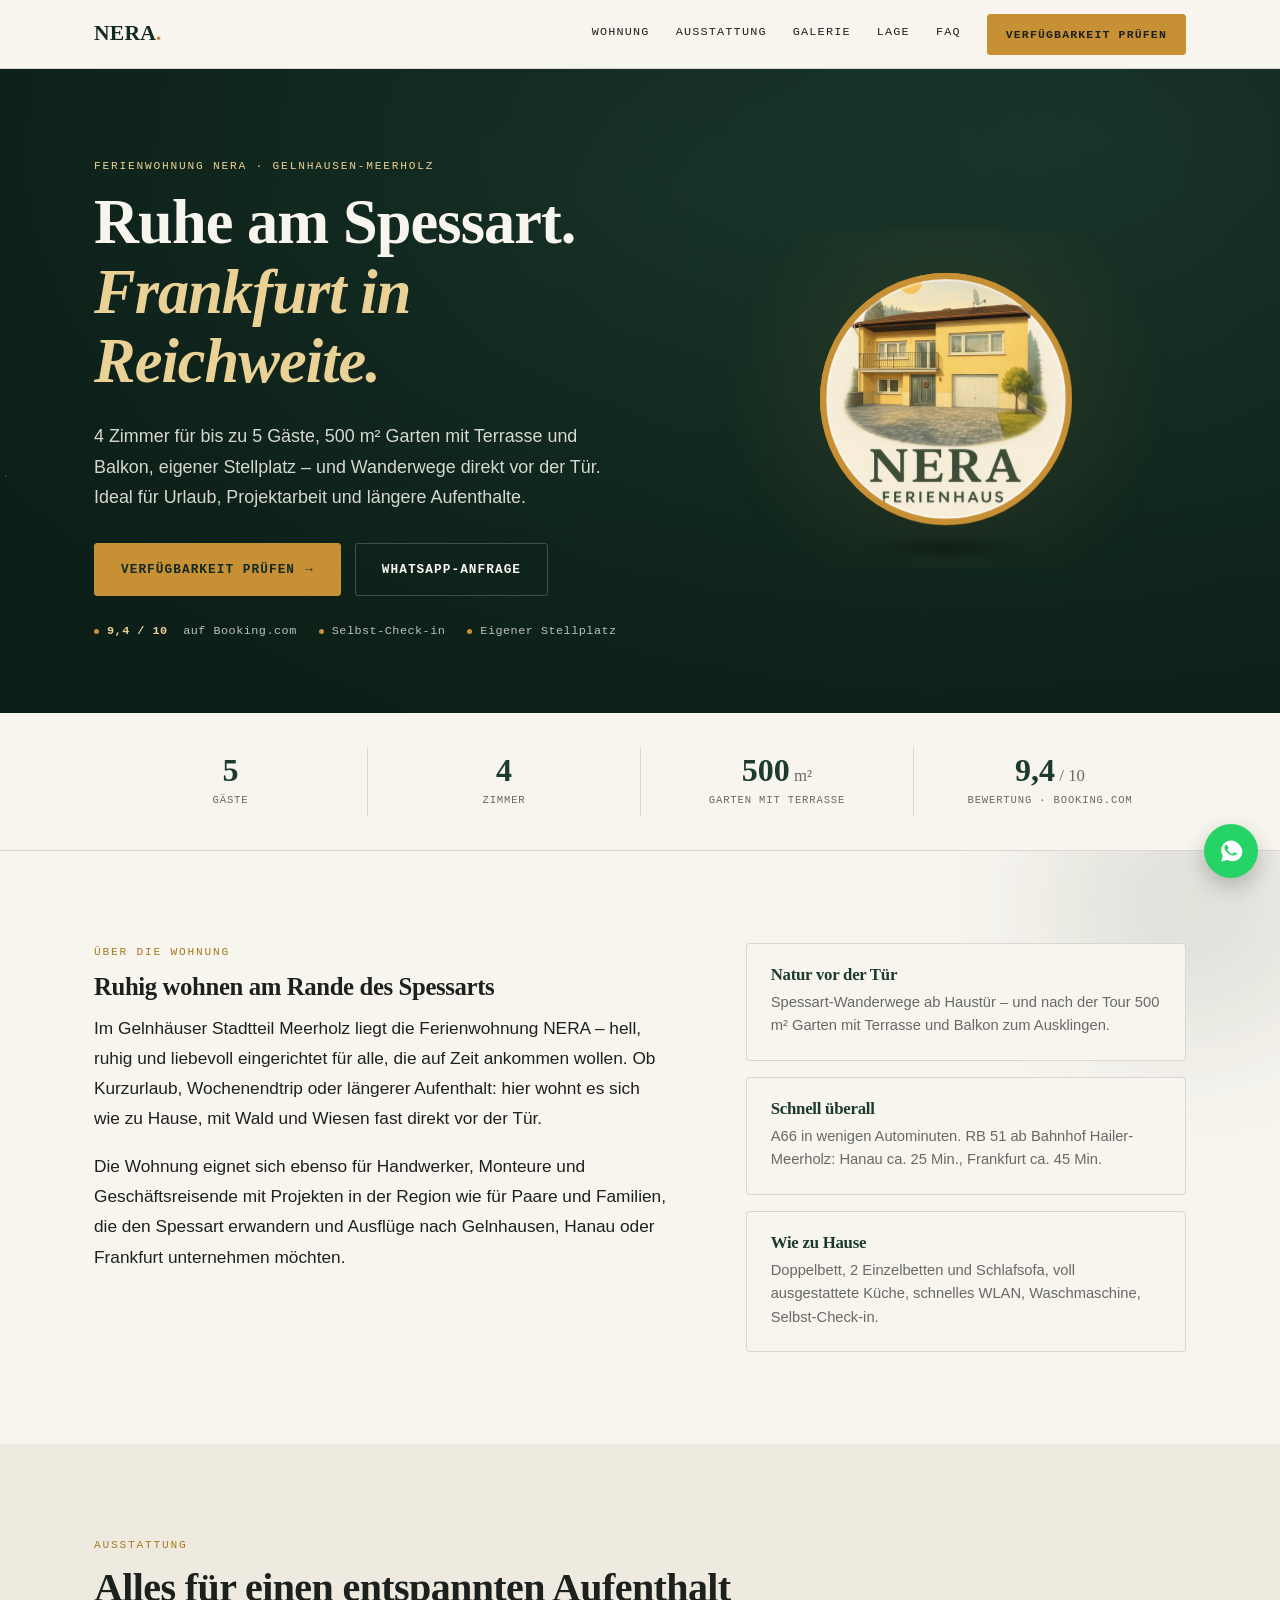
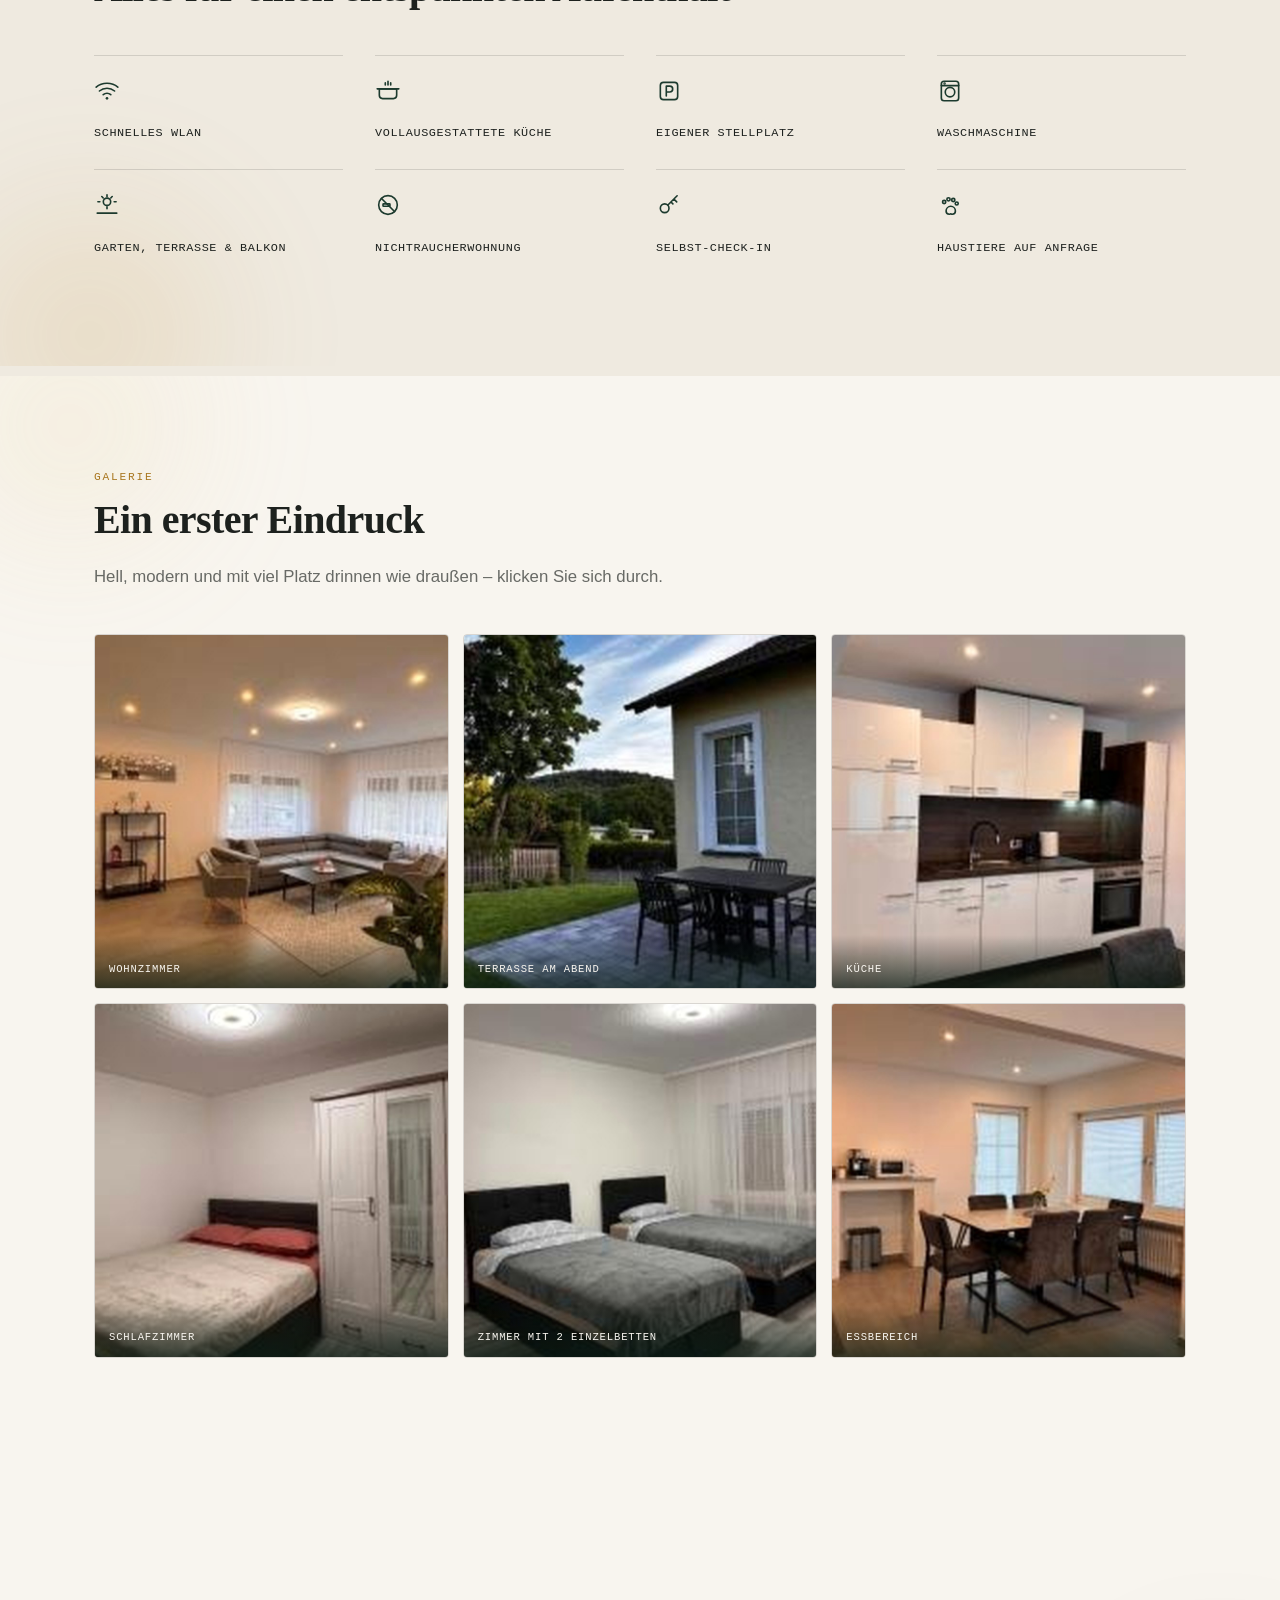
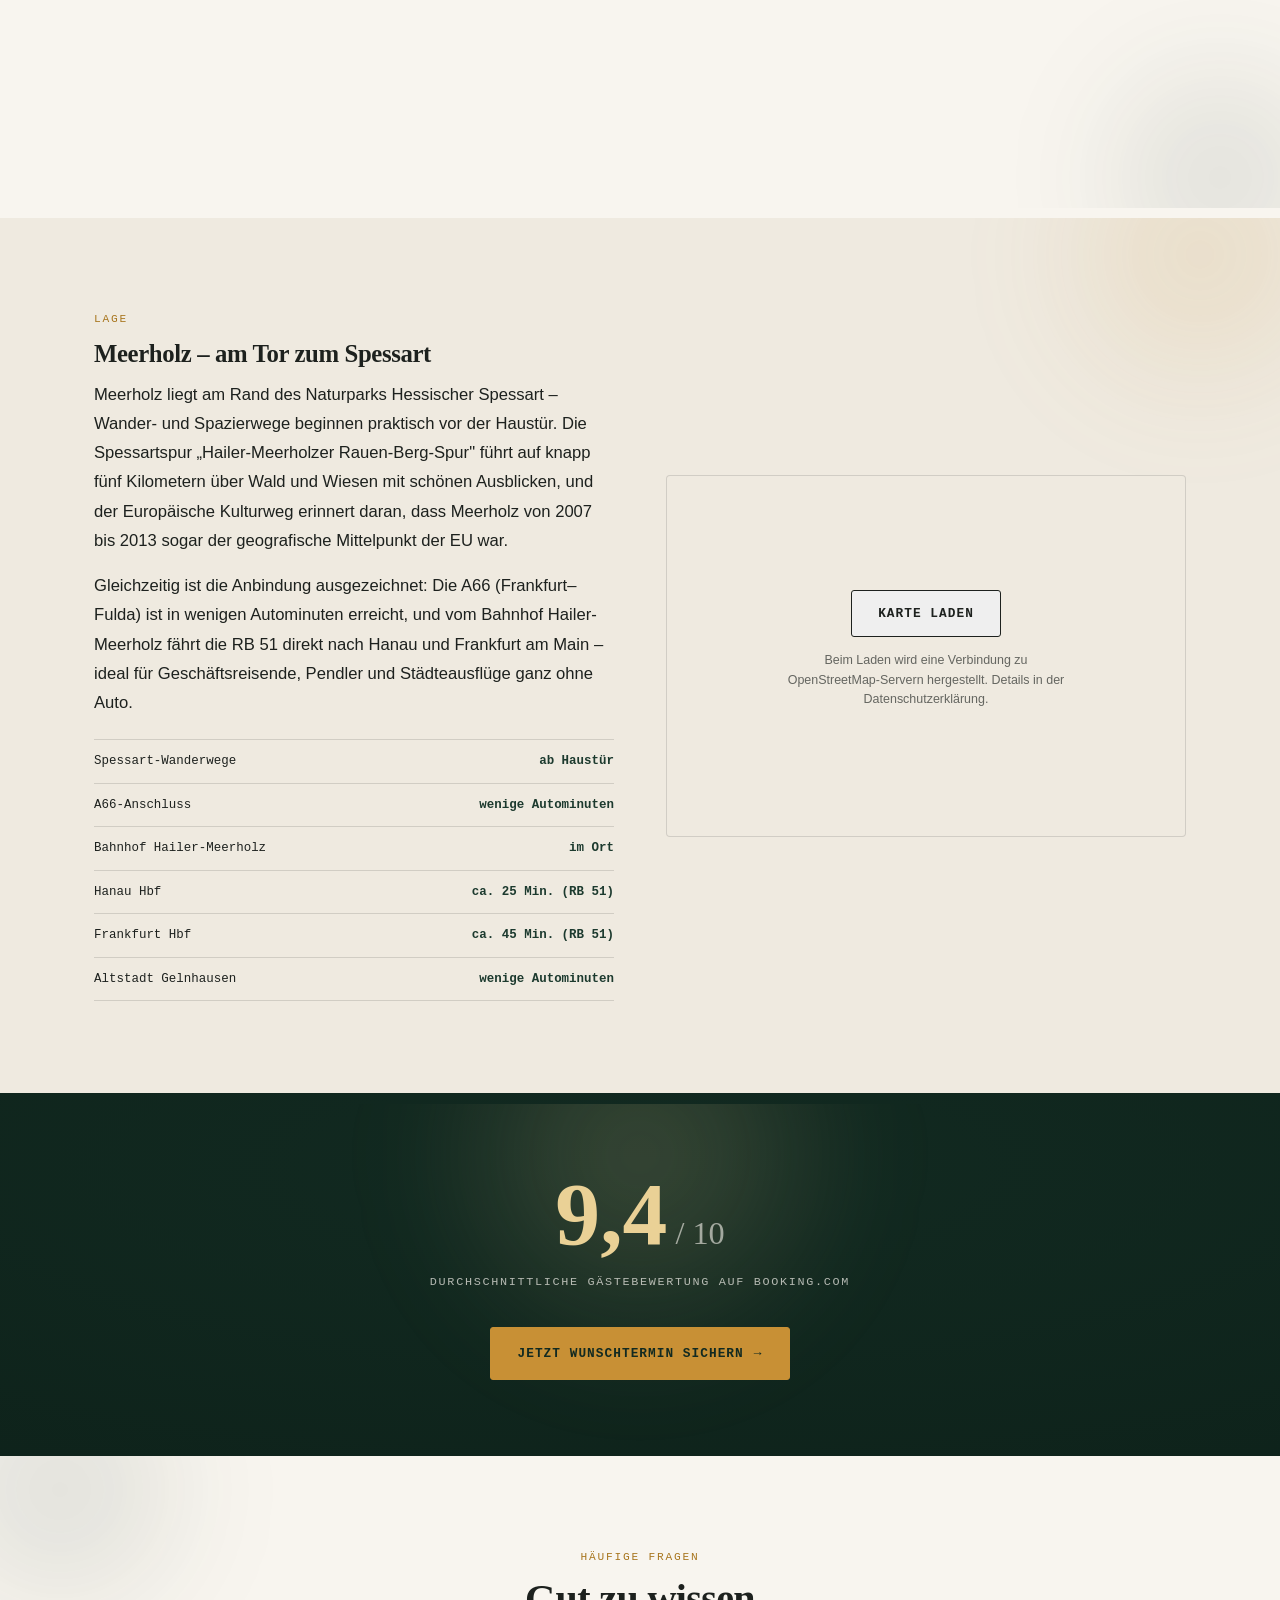
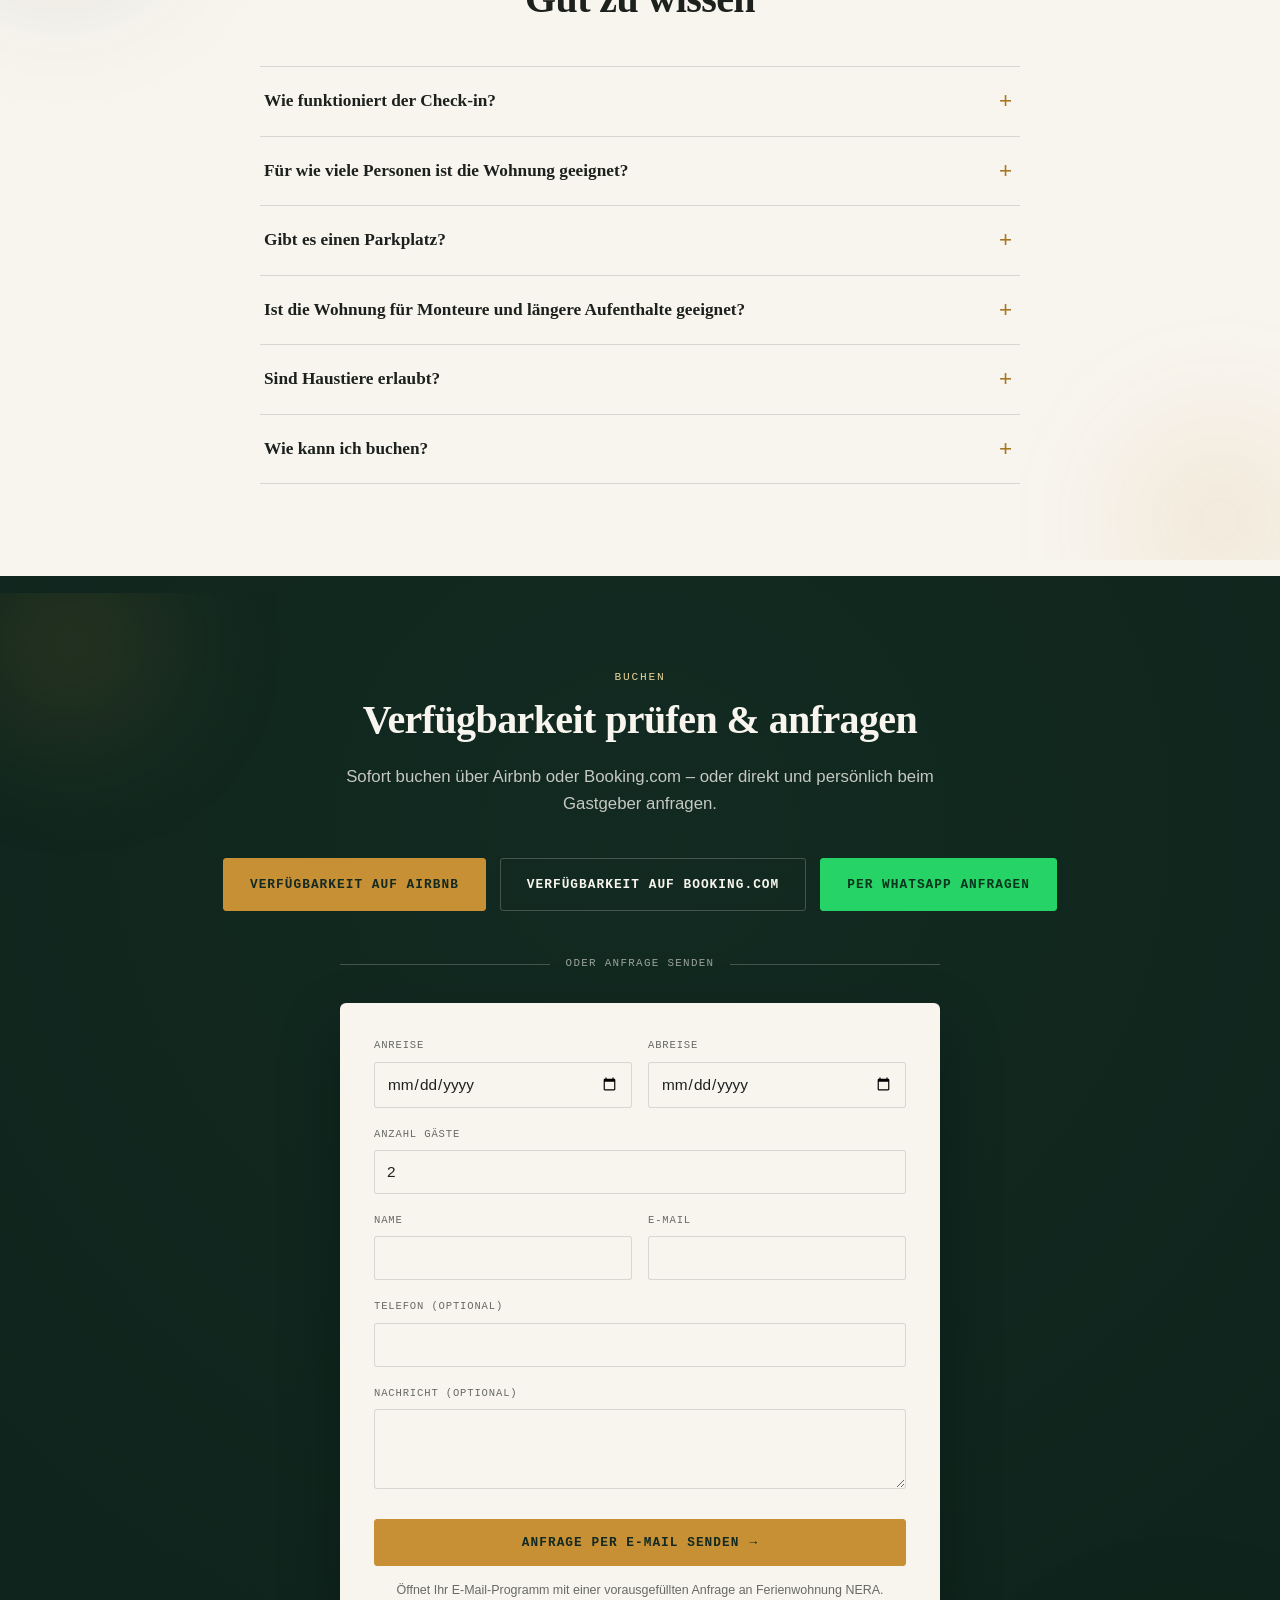
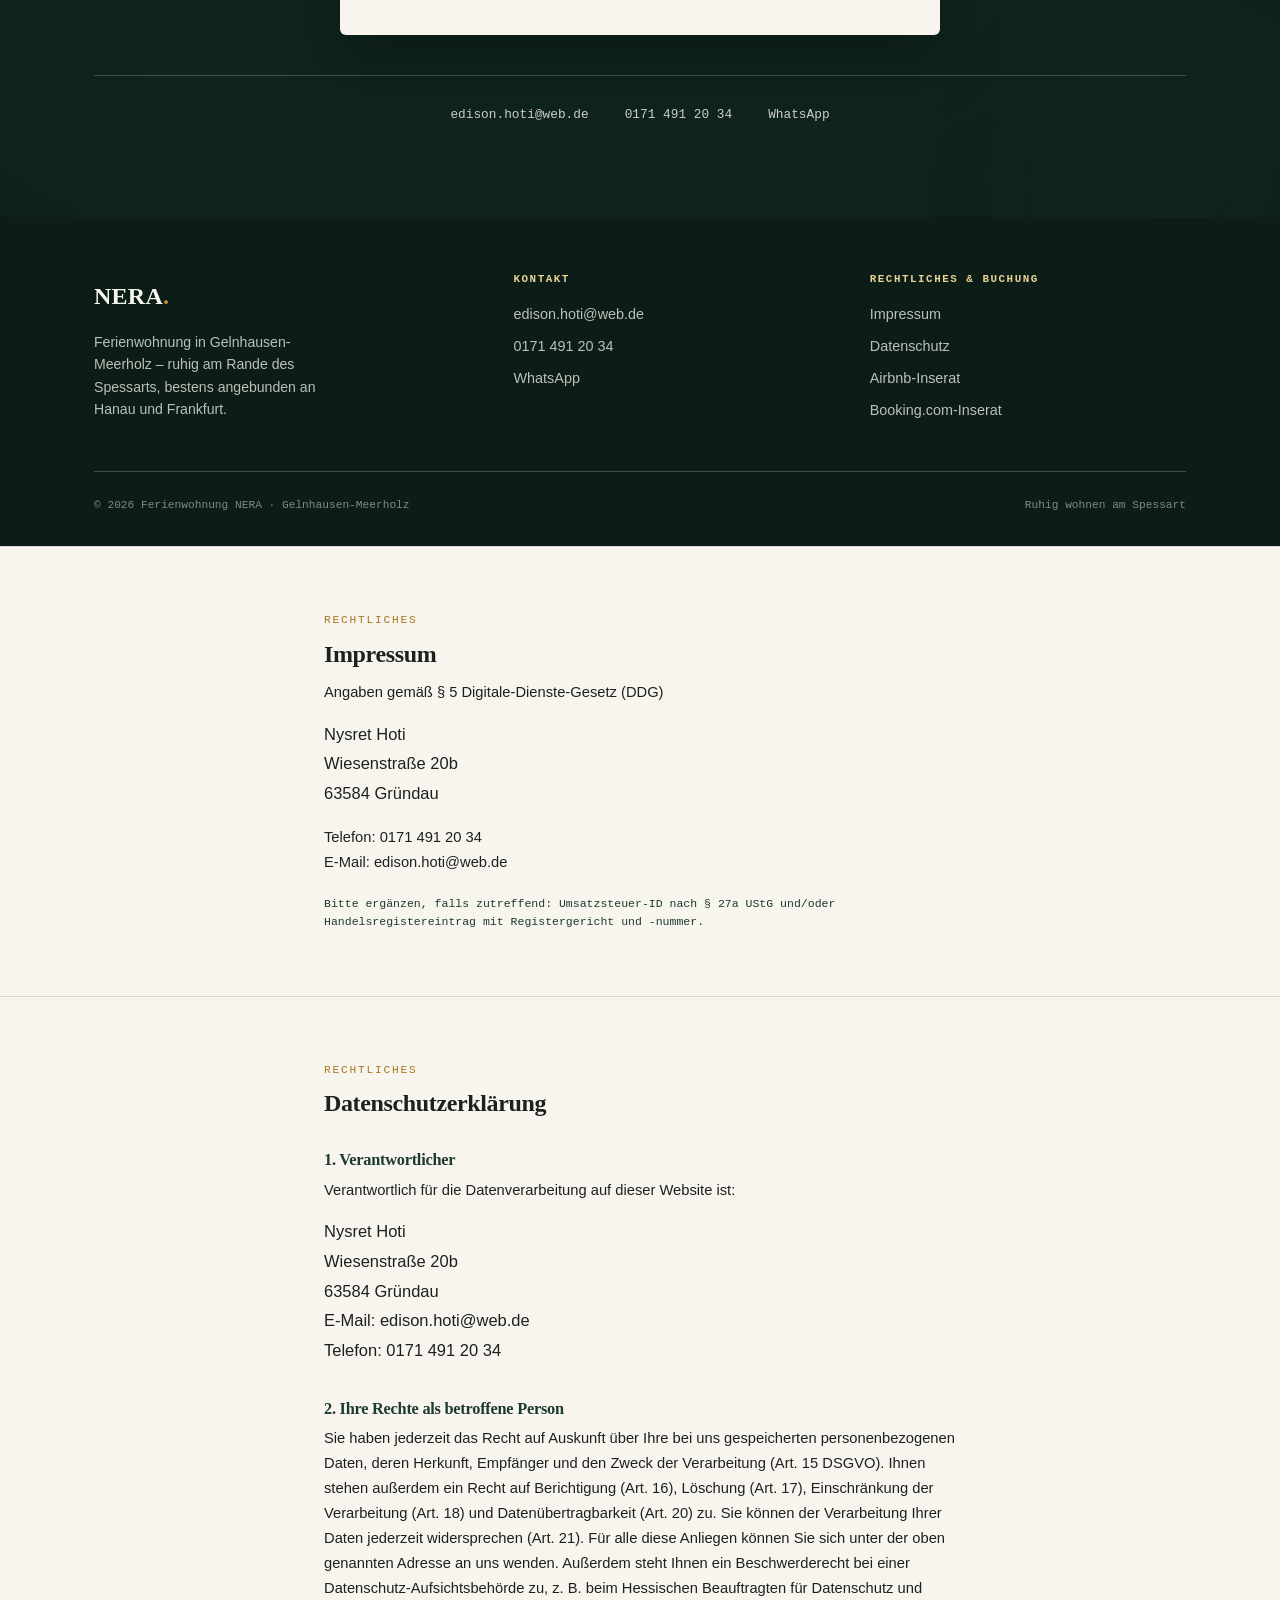
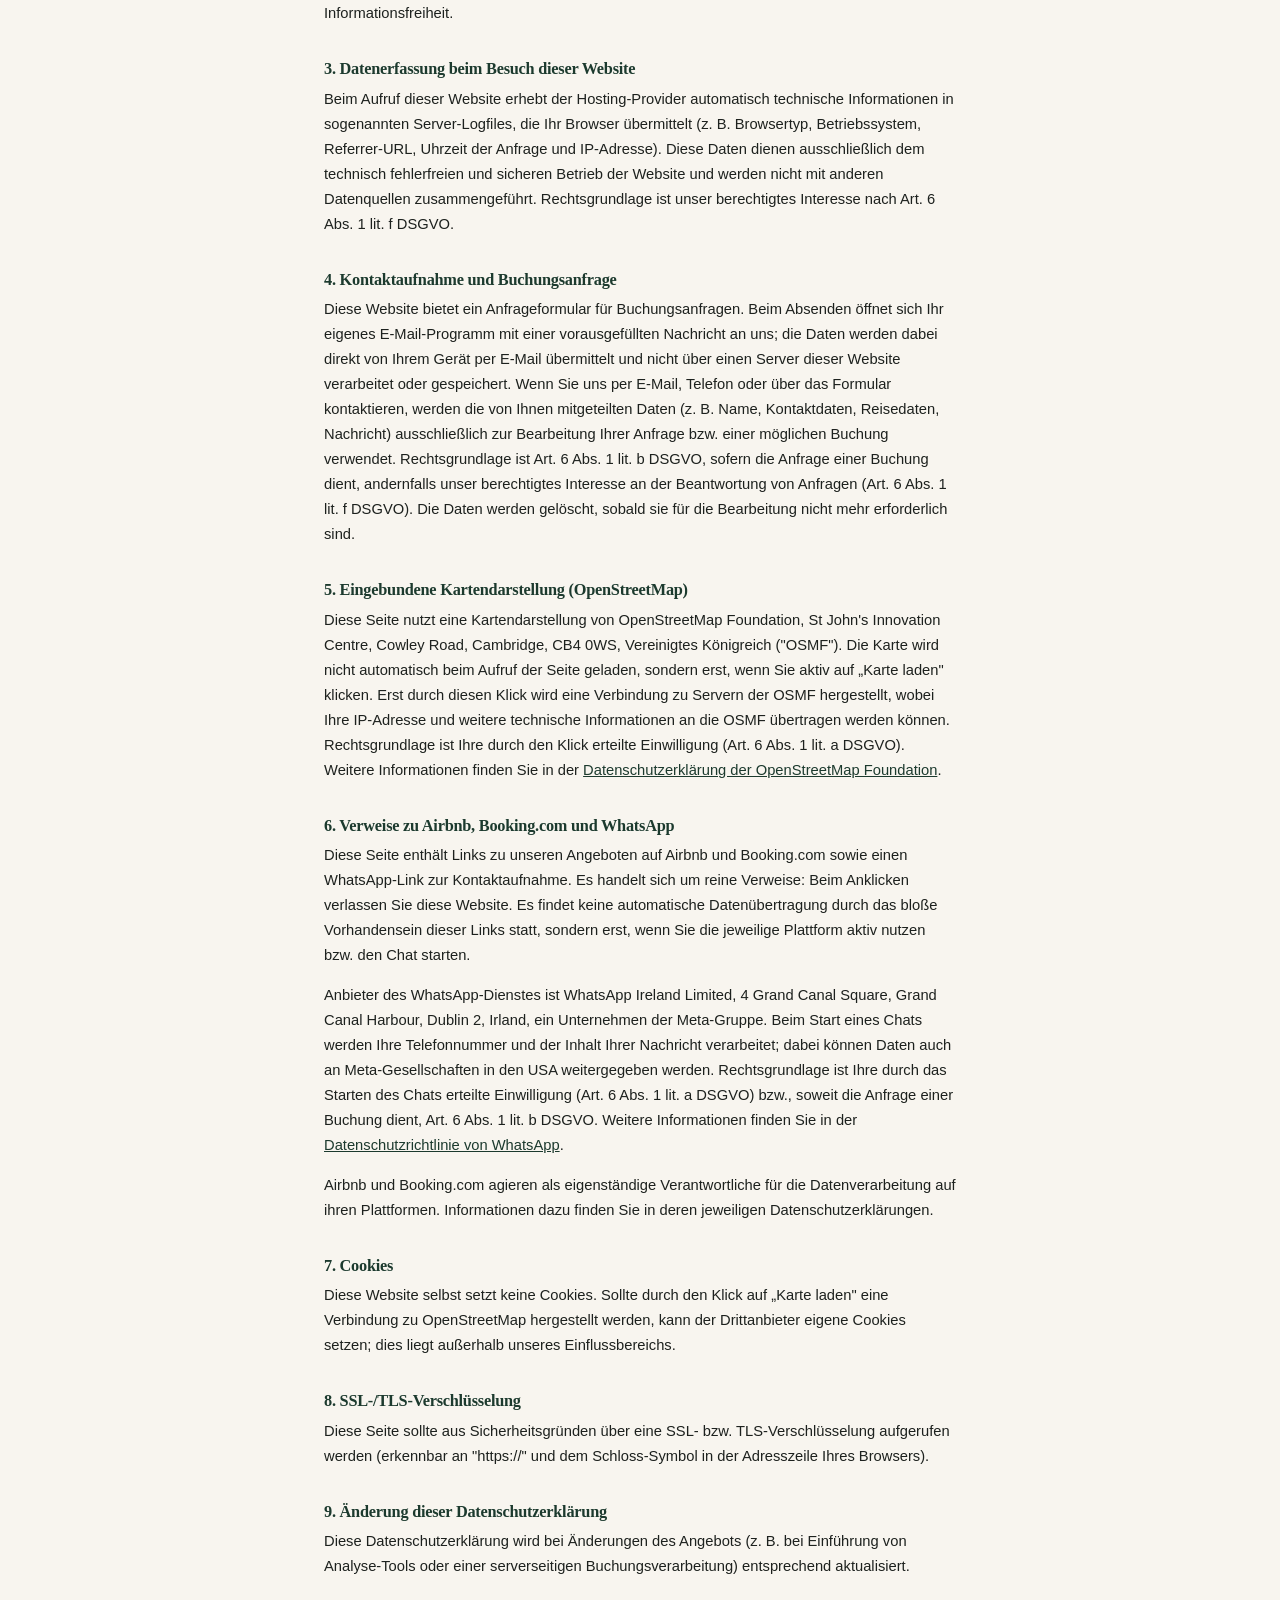
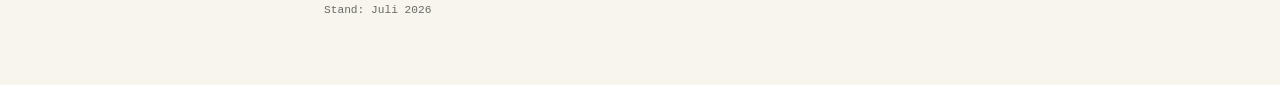
==== index.html @ 165f605b "Rework gallery processing, enable mobile videos, add site-wide scroll motion - Gallery: drop the AI-" ====
<!doctype html>
<html lang="de">
<head>
<meta charset="UTF-8">
<meta name="viewport" content="width=device-width, initial-scale=1.0">
<meta name="theme-color" content="#122A21">
<title>Ferienwohnung NERA · Gelnhausen-Meerholz | Ruhig wohnen am Spessart</title>
<meta name="description" content="Ferienwohnung NERA in Gelnhausen-Meerholz am Rande des Spessarts: 4 Zimmer für bis zu 5 Gäste, 500 m² Garten, eigener Stellplatz, 9,4/10 Gästebewertung. Wanderwege ab Haustür, schnell in Hanau und Frankfurt. Jetzt Verfügbarkeit prüfen.">
<link rel="icon" href="data:image/svg+xml,%3Csvg xmlns='http://www.w3.org/2000/svg' viewBox='0 0 64 64'%3E%3Crect width='64' height='64' rx='12' fill='%23122A21'/%3E%3Ctext x='32' y='44' font-family='Georgia,serif' font-size='36' font-weight='bold' fill='%23C89035' text-anchor='middle'%3EN%3C/text%3E%3C/svg%3E">
<script type="application/ld+json">
{
  "@context": "https://schema.org",
  "@type": "LodgingBusiness",
  "name": "Ferienwohnung NERA",
  "description": "Ferienwohnung in Gelnhausen-Meerholz am Rande des Spessarts. 4 Zimmer für bis zu 5 Gäste, 500 m² Garten, eigener Stellplatz.",
  "address": {
    "@type": "PostalAddress",
    "addressLocality": "Gelnhausen-Meerholz",
    "postalCode": "63571",
    "addressCountry": "DE"
  },
  "telephone": "+491714912034",
  "email": "edison.hoti@web.de"
}

</script>
<style>
  :root{
    /* Markenfarben — abgeleitet aus dem NERA-Logo */
    --paper:#F8F5EF;
    --paper-2:#EFEAE0;
    --ink:#1D211E;
    --ink-soft:rgba(29,33,30,0.66);
    --pine:#1C3A2E;
    --pine-deep:#122A21;
    --pine-mist:rgba(28,58,46,0.08);
    --brass:#C89035;
    --brass-deep:#A8761F;
    --brass-soft:#EAD196;
    --line:rgba(29,33,30,0.14);
    --line-light:rgba(248,245,239,0.22);
    --wa:#25D366;
    --warn:#B23B33;
    --maxw:1140px;
    --serif:'Palatino Linotype', Palatino, Georgia, 'Times New Roman', serif;
    --sans:-apple-system, BlinkMacSystemFont, 'Segoe UI', Roboto, Helvetica, Arial, sans-serif;
    --mono:'SFMono-Regular', ui-monospace, Consolas, Menlo, monospace;
    --coin-img:url("[data-uri]");
  }

  *{box-sizing:border-box;}
  html{scroll-behavior:smooth;scroll-padding-top:84px;}
  body{
    margin:0;
    background:var(--paper);
    color:var(--ink);
    font-family:var(--sans);
    font-size:16.5px;
    line-height:1.65;
    -webkit-font-smoothing:antialiased;
    text-rendering:optimizeLegibility;
  }
  h1,h2,h3{
    font-family:var(--serif);
    font-weight:700;
    line-height:1.12;
    margin:0 0 0.5em;
    letter-spacing:-0.015em;
    color:var(--ink);
  }
  p{margin:0 0 1em;}
  a{color:inherit;text-decoration:none;}
  img{max-width:100%;display:block;}
  ul{margin:0;padding:0;list-style:none;}
  ::selection{background:var(--brass);color:#fff;}
  :focus-visible{outline:2px solid var(--brass);outline-offset:3px;}
  .wrap{max-width:var(--maxw);margin:0 auto;padding:0 24px;}

  .overline{
    font-family:var(--mono);
    text-transform:uppercase;
    letter-spacing:0.16em;
    font-size:0.7rem;
    color:var(--brass-deep);
    display:block;
    margin-bottom:1em;
  }
  .overline--light{color:var(--brass-soft);}

  /* ---------- reveal ---------- */
  .reveal{opacity:0;transform:translateY(16px);transition:opacity .65s ease,transform .65s ease;}
  .reveal.is-visible{opacity:1;transform:translateY(0);}

  /* ---------- buttons ---------- */
  .btn{
    display:inline-flex;
    align-items:center;
    gap:10px;
    padding:15px 26px;
    font-family:var(--mono);
    font-size:0.8rem;
    font-weight:700;
    text-transform:uppercase;
    letter-spacing:0.08em;
    border:1.5px solid transparent;
    border-radius:3px;
    cursor:pointer;
    transition:background .2s ease,color .2s ease,border-color .2s ease,transform .2s ease,box-shadow .2s ease;
  }
  .btn:hover{transform:translateY(-2px);box-shadow:0 10px 22px rgba(18,42,33,0.18);}
  .btn:active{transform:translateY(0) scale(0.98);box-shadow:none;}
  .btn--primary{background:var(--brass);color:var(--pine-deep);border-color:var(--brass);}
  .btn--primary:hover{background:var(--brass-soft);border-color:var(--brass-soft);}
  .btn--ghost-light{border-color:var(--line-light);color:var(--paper);}
  .btn--ghost-light:hover{background:var(--paper);color:var(--pine-deep);border-color:var(--paper);}
  .btn--ghost-dark{border-color:var(--ink);color:var(--ink);}
  .btn--ghost-dark:hover{background:var(--ink);color:var(--paper);}
  .btn--whatsapp{background:var(--wa);color:#08351C;border-color:var(--wa);}
  .btn--whatsapp:hover{background:#1EBE5A;border-color:#1EBE5A;}
  .btn .arr{transition:transform .2s ease;}
  .btn:hover .arr{transform:translateX(3px);}

  /* ---------- header ---------- */
  .site-header{
    position:sticky;top:0;z-index:70;
    background:rgba(248,245,239,0.88);
    backdrop-filter:blur(10px);
    -webkit-backdrop-filter:blur(10px);
    border-bottom:1px solid var(--line);
    transition:box-shadow .3s ease;
  }
  .site-header.is-scrolled{box-shadow:0 6px 24px rgba(29,33,30,0.10);}
  .site-header .wrap{
    display:flex;align-items:center;justify-content:space-between;
    height:68px;
  }
  .logo{
    font-family:var(--serif);
    font-weight:700;
    font-size:1.35rem;
    letter-spacing:0.01em;
    color:var(--pine-deep);
  }
  .logo span{color:var(--brass);}
  .nav-desktop{display:flex;gap:26px;align-items:center;}
  .nav-desktop a{
    font-family:var(--mono);
    font-size:0.74rem;
    text-transform:uppercase;
    letter-spacing:0.1em;
    color:var(--ink);
    position:relative;
    padding-bottom:3px;
  }
  .nav-desktop a::after{
    content:"";position:absolute;left:0;bottom:-1px;
    width:0;height:1.5px;background:var(--brass-deep);
    transition:width .25s ease;
  }
  .nav-desktop a:hover::after{width:100%;}
  .nav-desktop .btn{padding:10px 18px;font-size:0.72rem;}
  .nav-desktop .btn::after{display:none;}
  .nav-toggle{
    display:none;background:none;border:none;cursor:pointer;padding:10px;
    z-index:90;
  }
  .nav-toggle span{
    display:block;width:24px;height:2px;background:var(--ink);margin:5px 0;
    transition:transform .3s ease,opacity .3s ease;
  }
  body.nav-open .nav-toggle span:nth-child(1){transform:translateY(7px) rotate(45deg);}
  body.nav-open .nav-toggle span:nth-child(2){opacity:0;}
  body.nav-open .nav-toggle span:nth-child(3){transform:translateY(-7px) rotate(-45deg);}

  .nav-panel{
    position:fixed;inset:0;z-index:80;
    background:var(--paper);
    display:flex;flex-direction:column;justify-content:center;
    padding:0 32px;
    opacity:0;visibility:hidden;transform:translateY(-10px);
    transition:opacity .3s ease,transform .3s ease,visibility .3s;
  }
  body.nav-open .nav-panel{opacity:1;visibility:visible;transform:translateY(0);}
  body.nav-open{overflow:hidden;}
  .nav-panel a{
    font-family:var(--serif);
    font-size:2rem;
    font-weight:700;
    color:var(--pine-deep);
    padding:14px 0;
    border-bottom:1px solid var(--line);
  }
  .nav-panel a:last-child{border-bottom:none;}
  .nav-panel .nav-panel__cta{
    color:var(--brass-deep);
  }
  @media (max-width:860px){
    .nav-desktop{display:none;}
    .nav-toggle{display:block;}
  }

  /* ---------- hero ---------- */
  .hero{
    position:relative;
    background:
      radial-gradient(110% 130% at 85% 10%, #1C3A2E 0%, var(--pine-deep) 55%, #0B1D16 100%);
    color:var(--paper);
    padding:88px 0 72px;
    overflow:hidden;
  }
  .hero__canvas{
    position:absolute;inset:0;
    width:100%;height:100%;
    z-index:0;
    opacity:0;
    transition:opacity 1.2s ease;
    pointer-events:none;
    -webkit-mask-image:linear-gradient(to right, transparent 0%, transparent 40%, black 58%);
    mask-image:linear-gradient(to right, transparent 0%, transparent 40%, black 58%);
  }
  .hero__canvas.is-ready{opacity:1;}
  .hero__grid{
    position:relative;z-index:1;
    display:grid;
    grid-template-columns:1.08fr 0.92fr;
    gap:48px;
    align-items:center;
  }
  .hero__inner{max-width:620px;position:relative;z-index:1;}
  .hero h1{
    font-size:clamp(2.5rem, 5.6vw, 3.9rem);
    color:var(--paper);
    margin-bottom:0.4em;
  }
  .hero h1 em{font-style:italic;color:var(--brass-soft);}
  .hero__lede{
    font-size:1.12rem;
    line-height:1.7;
    color:rgba(248,245,239,0.86);
    max-width:520px;
  }
  .hero__cta{display:flex;gap:14px;flex-wrap:wrap;margin-top:30px;}
  .hero__trust{
    display:flex;flex-wrap:wrap;gap:8px 22px;
    margin-top:26px;
    font-family:var(--mono);
    font-size:0.74rem;
    letter-spacing:0.04em;
    color:rgba(248,245,239,0.75);
  }
  .hero__trust li{display:flex;align-items:center;gap:8px;}
  .hero__trust li::before{
    content:"";width:5px;height:5px;border-radius:50%;
    background:var(--brass);flex:none;
  }
  .hero__trust .rating{color:var(--brass-soft);font-weight:700;}

  @keyframes heroRise{
    from{opacity:0;transform:translateY(22px);}
    to{opacity:1;transform:translateY(0);}
  }
  .hero__inner > *{opacity:0;animation:heroRise .8s ease forwards;}
  .hero__inner > .overline{animation-delay:.08s;}
  .hero__inner > h1{animation-delay:.2s;}
  .hero__inner > .hero__lede{animation-delay:.34s;}
  .hero__inner > .hero__cta{animation-delay:.48s;}
  .hero__inner > .hero__trust{animation-delay:.6s;}
  .hero__coin{opacity:0;animation:heroRise .9s ease .3s forwards;}

  /* ---------- 3d coin ---------- */
  .hero__coin{
    display:flex;justify-content:center;align-items:center;
    perspective:1100px;position:relative;
  }
  .hero__coin::before{
    content:"";position:absolute;
    width:135%;height:135%;
    background:radial-gradient(circle, rgba(200,144,53,0.14) 0%, transparent 62%);
    pointer-events:none;
  }
  .coin{
    position:relative;
    width:clamp(170px, 23vw, 250px);
    height:clamp(170px, 23vw, 250px);
    transform-style:preserve-3d;
    animation:coinSpin 11s linear infinite;
  }
  .coin:hover{animation-play-state:paused;}
  @keyframes coinSpin{
    from{transform:rotateY(0deg);}
    to{transform:rotateY(360deg);}
  }
  .coin__layer{
    position:absolute;inset:0;border-radius:50%;
    background:radial-gradient(circle at 40% 35%, #E3B662 0%, var(--brass) 45%, #7A5A1B 100%);
  }
  .coin__face{
    position:absolute;inset:0;border-radius:50%;
    overflow:hidden;
    backface-visibility:hidden;
    border:6px solid var(--brass);
    background-color:#F5EFE3;
    background-image:var(--coin-img);
    background-size:cover;
    background-position:center;
    box-shadow:inset 0 0 0 2px rgba(255,255,255,0.5);
  }
  .coin__face--front{transform:translateZ(8px);}
  .coin__face--back{transform:rotateY(180deg) translateZ(8px);}
  .coin__shadow{
    position:absolute;left:50%;bottom:-32px;
    width:68%;height:16px;
    transform:translateX(-50%);
    background:radial-gradient(ellipse, rgba(0,0,0,0.45) 0%, transparent 70%);
    filter:blur(4px);
  }

  /* ---------- stats ---------- */
  .stats{background:var(--paper);border-bottom:1px solid var(--line);}
  .stats .wrap{
    display:grid;grid-template-columns:repeat(4,1fr);
    padding:34px 24px;
  }
  .stat{text-align:center;border-left:1px solid var(--line);padding:6px 10px;}
  .stat:first-child{border-left:none;}
  .stat__num{
    font-family:var(--serif);
    font-size:2rem;font-weight:700;
    color:var(--pine);
    line-height:1.1;
  }
  .stat__num small{font-size:1.05rem;color:var(--ink-soft);font-weight:400;}
  .stat__label{
    font-family:var(--mono);font-size:0.66rem;
    text-transform:uppercase;letter-spacing:0.08em;
    color:var(--ink-soft);margin-top:4px;
  }
  @media (max-width:700px){
    .stats .wrap{grid-template-columns:repeat(2,1fr);row-gap:22px;}
    .stat:nth-child(3){border-left:none;}
  }

  /* ---------- section base ---------- */
  .section{padding:92px 0;}
  .section--tint{background:var(--paper-2);}
  .section__head{max-width:640px;margin-bottom:44px;}
  .section__head h2{font-size:clamp(1.8rem, 3.4vw, 2.5rem);}
  .section__head p{color:var(--ink-soft);font-size:1.05rem;}

  /* ---------- benefits ---------- */
  .about-grid{
    display:grid;grid-template-columns:1.15fr 0.85fr;
    gap:56px;align-items:start;
  }
  .about-text p{
    font-size:1.08rem;line-height:1.75;max-width:60ch;
  }
  .benefit-cards{display:grid;gap:16px;}
  .benefit{
    background:var(--paper);
    border:1px solid var(--line);
    border-radius:4px;
    padding:22px 24px;
    transition:transform .25s ease,box-shadow .25s ease;
  }
  .section--tint .benefit{background:var(--paper);}
  .benefit:hover{transform:translateY(-3px);box-shadow:0 12px 26px rgba(29,33,30,0.10);}
  .benefit h3{font-size:1.05rem;margin-bottom:6px;color:var(--pine);}
  .benefit p{font-size:0.92rem;color:var(--ink-soft);margin:0;line-height:1.6;}

  /* ---------- amenities ---------- */
  .amenity-grid{
    display:grid;grid-template-columns:repeat(4,1fr);
    gap:0 32px;
  }
  .amenity{
    border-top:1px solid var(--line);
    padding:22px 0 26px;
    transition:transform .2s ease;
  }
  .amenity svg{
    width:26px;height:26px;
    stroke:var(--pine);stroke-width:1.5;
    fill:none;stroke-linecap:round;stroke-linejoin:round;
    margin-bottom:12px;
    transition:stroke .25s ease,transform .25s ease;
  }
  .amenity:hover svg{stroke:var(--brass-deep);transform:translateY(-2px);}
  .amenity__label{
    font-family:var(--mono);font-size:0.74rem;
    text-transform:uppercase;letter-spacing:0.05em;
    color:var(--ink);
  }
  @media (max-width:820px){.amenity-grid{grid-template-columns:repeat(2,1fr);gap:0 24px;}}

  /* ---------- gallery ---------- */
  .gallery-grid{
    display:grid;grid-template-columns:repeat(3,1fr);
    gap:14px;
  }
  .gallery__tile{
    position:relative;
    aspect-ratio:1/1;
    border-radius:4px;
    overflow:hidden;
    cursor:zoom-in;
    margin:0;
    border:1px solid var(--line);
    transition:opacity .65s ease, transform .3s ease, box-shadow .3s ease;
  }
  .gallery__tile img{
    position:absolute;inset:0;
    width:100%;height:100%;
    object-fit:cover;
    transition:transform .45s ease;
    transform:translateY(var(--py, 0px)) scale(1.09); /* Reserve für Scroll-Parallax */
  }
  .gallery__tile:hover{transform:translateY(-4px);box-shadow:0 16px 30px rgba(29,33,30,0.14);}
  .gallery__tile:hover img{transform:translateY(var(--py, 0px)) scale(1.14);}
  .gallery__tile figcaption{
    position:absolute;left:0;right:0;bottom:0;
    padding:26px 14px 10px;
    background:linear-gradient(transparent, rgba(11,29,22,0.72));
    color:var(--paper);
    font-family:var(--mono);
    font-size:0.66rem;
    text-transform:uppercase;
    letter-spacing:0.08em;
  }
  .gallery-grid .gallery__tile:nth-child(1){transition-delay:0s;}
  .gallery-grid .gallery__tile:nth-child(2){transition-delay:.06s;}
  .gallery-grid .gallery__tile:nth-child(3){transition-delay:.12s;}
  .gallery-grid .gallery__tile:nth-child(4){transition-delay:.18s;}
  .gallery-grid .gallery__tile:nth-child(5){transition-delay:.24s;}
  .gallery-grid .gallery__tile:nth-child(6){transition-delay:.3s;}
  .gallery-grid .gallery__tile:nth-child(7){transition-delay:.36s;}
  .gallery-grid .gallery__tile:nth-child(8){transition-delay:.42s;}
  .gallery-grid .gallery__tile:nth-child(9){transition-delay:.48s;}
  @media (max-width:820px){.gallery-grid{grid-template-columns:repeat(2,1fr);}}
  @media (max-width:420px){.gallery-grid{grid-template-columns:repeat(2,1fr);gap:10px;}}

  /* ---------- lightbox ---------- */
  .lb{
    position:fixed;inset:0;z-index:100;
    background:rgba(11,29,22,0.94);
    display:none;
    align-items:center;justify-content:center;
    flex-direction:column;
    padding:24px;
  }
  .lb.is-open{display:flex;}
  .lb img{
    max-width:min(92vw, 940px);
    max-height:78vh;
    border-radius:4px;
    box-shadow:0 30px 80px rgba(0,0,0,0.5);
  }
  .lb__caption{
    margin-top:16px;
    font-family:var(--mono);font-size:0.74rem;
    text-transform:uppercase;letter-spacing:0.1em;
    color:var(--brass-soft);
  }
  .lb__close{
    position:absolute;top:18px;right:22px;
    background:none;border:none;cursor:pointer;
    color:var(--paper);font-size:2rem;line-height:1;
    padding:8px;
  }
  .lb__nav{
    position:absolute;top:50%;transform:translateY(-50%);
    background:rgba(248,245,239,0.1);
    border:1px solid var(--line-light);
    border-radius:50%;
    width:44px;height:44px;
    color:var(--paper);font-size:1.2rem;
    cursor:pointer;
    transition:background .2s ease;
  }
  .lb__nav:hover{background:rgba(248,245,239,0.22);}
  .lb__prev{left:16px;}
  .lb__next{right:16px;}


  /* ---------- location ---------- */
  .location-grid{
    display:grid;grid-template-columns:1fr 1fr;
    gap:52px;align-items:center;
  }
  .location-text p{font-size:1.04rem;line-height:1.75;max-width:58ch;}
  .location__facts{margin-top:22px;border-top:1px solid var(--line);}
  .location__facts li{
    font-family:var(--mono);font-size:0.78rem;
    padding:11px 0;
    border-bottom:1px solid var(--line);
    display:flex;justify-content:space-between;gap:12px;
  }
  .location__facts li span:last-child{color:var(--pine);font-weight:700;text-align:right;}
  .location__map{
    border:1px solid var(--line);
    border-radius:4px;
    overflow:hidden;
    background:var(--paper-2);
  }
  .location__map iframe{width:100%;height:360px;border:none;display:block;filter:grayscale(0.2) contrast(1.02);}
  .map-shield{
    height:360px;width:100%;
    display:flex;flex-direction:column;align-items:center;justify-content:center;gap:14px;
    padding:24px;text-align:center;
  }
  .map-shield__note{font-size:0.78rem;color:var(--ink-soft);max-width:280px;line-height:1.55;}
  @media (max-width:860px){
    .location-grid{grid-template-columns:1fr;}
    .about-grid{grid-template-columns:1fr;gap:36px;}
  }

  /* ---------- rating band ---------- */
  .rating-band{
    background:var(--pine-deep);
    color:var(--paper);
    padding:76px 0;
    text-align:center;
  }
  .rating-band__score{
    font-family:var(--serif);
    font-size:clamp(3.6rem, 9vw, 5.6rem);
    font-weight:700;
    line-height:1;
    color:var(--brass-soft);
  }
  .rating-band__score small{font-size:0.36em;color:rgba(248,245,239,0.6);font-weight:400;}
  .rating-band__label{
    font-family:var(--mono);font-size:0.74rem;
    text-transform:uppercase;letter-spacing:0.14em;
    color:rgba(248,245,239,0.7);
    margin:14px 0 30px;
  }
  .rating-band .btn{margin-top:4px;}

  /* ---------- faq ---------- */
  .faq{max-width:760px;margin:0 auto;}
  .faq details{
    border-bottom:1px solid var(--line);
  }
  .faq details:first-of-type{border-top:1px solid var(--line);}
  .faq summary{
    list-style:none;
    cursor:pointer;
    padding:20px 40px 20px 4px;
    font-family:var(--serif);
    font-size:1.08rem;
    font-weight:700;
    color:var(--ink);
    position:relative;
    transition:color .2s ease;
  }
  .faq summary::-webkit-details-marker{display:none;}
  .faq summary:hover{color:var(--pine);}
  .faq summary::after{
    content:"+";
    position:absolute;right:8px;top:50%;
    transform:translateY(-50%);
    font-family:var(--sans);
    font-size:1.4rem;font-weight:300;
    color:var(--brass-deep);
    transition:transform .25s ease;
  }
  .faq details[open] summary::after{transform:translateY(-50%) rotate(45deg);}
  .faq .faq__body{
    padding:0 4px 22px;
    font-size:0.98rem;color:var(--ink-soft);line-height:1.7;
    max-width:62ch;
  }

  /* ---------- booking ---------- */
  .booking{background:var(--pine-deep);color:var(--paper);padding:92px 0;}
  .booking .section__head{margin:0 auto 40px;text-align:center;}
  .booking h2{color:var(--paper);}
  .booking .section__head p{color:rgba(248,245,239,0.78);}
  .booking__actions{
    display:flex;gap:14px;justify-content:center;flex-wrap:wrap;
    margin-bottom:44px;
  }
  .booking__divider{
    display:flex;align-items:center;gap:16px;
    max-width:600px;margin:0 auto 30px;
    font-family:var(--mono);font-size:0.68rem;
    text-transform:uppercase;letter-spacing:0.12em;
    color:rgba(248,245,239,0.6);
  }
  .booking__divider::before,.booking__divider::after{content:"";flex:1;height:1px;background:var(--line-light);}
  .booking-form{
    background:var(--paper);
    border-radius:6px;
    padding:34px;
    max-width:600px;margin:0 auto;
    color:var(--ink);
    box-shadow:0 24px 60px rgba(0,0,0,0.28);
  }
  .booking-form__row{display:grid;grid-template-columns:1fr 1fr;gap:16px;}
  .booking-form__field{margin-bottom:18px;}
  .booking-form label{
    display:block;
    font-family:var(--mono);font-size:0.66rem;
    text-transform:uppercase;letter-spacing:0.08em;
    margin-bottom:7px;color:var(--ink-soft);
  }
  .booking-form input,
  .booking-form textarea{
    width:100%;
    padding:12px 12px;
    border:1px solid var(--line);
    border-radius:3px;
    background:var(--paper);
    font-family:inherit;font-size:0.96rem;
    color:var(--ink);
    transition:border-color .2s ease, box-shadow .2s ease;
  }
  .booking-form input:focus,
  .booking-form textarea:focus{
    outline:none;
    border-color:var(--brass-deep);
    box-shadow:0 0 0 3px rgba(200,144,53,0.16);
  }
  .booking-form textarea{resize:vertical;min-height:80px;}
  .booking-form__submit{width:100%;justify-content:center;margin-top:4px;}
  .booking-form__error{
    display:none;
    font-family:var(--mono);font-size:0.76rem;
    color:var(--warn);margin-bottom:14px;
  }
  .booking-form__error.is-visible{display:block;}
  .booking-form__note{font-size:0.78rem;color:var(--ink-soft);margin:14px 0 0;text-align:center;}
  .booking__contact{
    display:flex;gap:14px 36px;justify-content:center;flex-wrap:wrap;
    margin-top:40px;padding-top:28px;
    border-top:1px solid var(--line-light);
    font-family:var(--mono);font-size:0.8rem;
  }
  .booking__contact a,.booking__contact span{color:rgba(248,245,239,0.82);}
  .booking__contact a:hover{color:var(--brass-soft);text-decoration:underline;}
  @media (max-width:600px){
    .booking-form__row{grid-template-columns:1fr;}
    .booking-form{padding:24px;}
  }

  /* ---------- footer ---------- */
  .site-footer{
    background:#0B1D16;
    color:rgba(248,245,239,0.75);
    padding:56px 0 32px;
    font-size:0.9rem;
  }
  .footer-grid{
    display:grid;grid-template-columns:1.2fr 1fr 1fr;
    gap:40px;
    padding-bottom:36px;
    border-bottom:1px solid var(--line-light);
  }
  .footer-grid h3{
    font-family:var(--mono);font-size:0.68rem;
    text-transform:uppercase;letter-spacing:0.14em;
    color:var(--brass-soft);margin-bottom:14px;font-weight:700;
  }
  .footer-brand .logo{color:var(--paper);font-size:1.5rem;}
  .footer-brand p{margin-top:10px;max-width:32ch;font-size:0.88rem;line-height:1.6;}
  .footer-grid a{display:block;padding:4px 0;}
  .footer-grid a:hover{color:var(--brass-soft);}
  .footer-bottom{
    display:flex;justify-content:space-between;flex-wrap:wrap;gap:10px;
    padding-top:24px;
    font-family:var(--mono);font-size:0.7rem;
    color:rgba(248,245,239,0.5);
  }
  @media (max-width:760px){.footer-grid{grid-template-columns:1fr;gap:30px;}}

  /* ---------- legal ---------- */
  .legal{background:var(--paper);border-top:1px solid var(--line);padding:64px 0;}
  .legal .wrap{max-width:680px;}
  .legal h2{font-size:1.5rem;}
  .legal h3{font-size:1.02rem;color:var(--pine);margin-top:34px;}
  .legal address{font-style:normal;line-height:1.8;margin-bottom:16px;}
  .legal p{font-size:0.92rem;line-height:1.7;}
  .legal a.inline-link{color:var(--pine);text-decoration:underline;}
  .legal__note{
    font-family:var(--mono);font-size:0.72rem;
    color:var(--pine);display:block;margin-top:20px;line-height:1.6;
  }
  .legal__meta{
    font-family:var(--mono);font-size:0.7rem;
    color:var(--ink-soft);margin-top:38px;
  }

  /* ---------- mobile sticky cta ---------- */
  .sticky-cta{
    position:fixed;left:0;right:0;bottom:0;z-index:60;
    display:none;
    background:rgba(18,42,33,0.97);
    backdrop-filter:blur(8px);
    padding:10px 14px calc(10px + env(safe-area-inset-bottom));
    gap:10px;
    transform:translateY(110%);
    transition:transform .35s ease;
    box-shadow:0 -8px 30px rgba(0,0,0,0.25);
  }
  .sticky-cta.is-visible{transform:translateY(0);}
  .sticky-cta .btn{flex:1;justify-content:center;padding:13px 10px;font-size:0.74rem;}
  .sticky-cta .btn--whatsapp{flex:0 0 auto;width:52px;padding:13px 0;}
  @media (max-width:860px){
    .sticky-cta{display:flex;}
  }

  /* ---------- desktop floating whatsapp ---------- */
  .whatsapp-float{
    position:fixed;right:22px;bottom:22px;z-index:60;
    width:54px;height:54px;
    background:var(--wa);
    border-radius:50%;
    display:flex;align-items:center;justify-content:center;
    box-shadow:0 8px 22px rgba(0,0,0,0.22);
    transition:transform .2s ease,box-shadow .2s ease;
  }
  .whatsapp-float:hover{transform:scale(1.07);box-shadow:0 12px 28px rgba(0,0,0,0.3);}
  .whatsapp-float svg{width:26px;height:26px;fill:#fff;}
  @media (max-width:860px){.whatsapp-float{display:none;}}

  /* ---------- ambient background motion ---------- */
  .bg-orb-field{
    position:absolute;inset:0;
    overflow:hidden;
    pointer-events:none;
    z-index:0;
  }
  .bg-orb{
    position:absolute;
    border-radius:50%;
    filter:blur(60px);
    opacity:0.55;
    animation:orbFloat 24s ease-in-out infinite;
    will-change:transform;
  }
  .bg-orb--brass{background:radial-gradient(circle, rgba(200,144,53,0.35) 0%, transparent 70%);}
  .bg-orb--pine{background:radial-gradient(circle, rgba(28,58,46,0.28) 0%, transparent 70%);}
  .bg-orb--brass-soft{background:radial-gradient(circle, rgba(234,209,150,0.4) 0%, transparent 70%);}
  @keyframes orbFloat{
    0%{transform:translate(0,0) scale(1);}
    50%{transform:translate(4%,-6%) scale(1.12);}
    100%{transform:translate(0,0) scale(1);}
  }
  .section,.rating-band,.booking{position:relative;overflow:hidden;}
  .section > .wrap,.rating-band > .wrap,.booking > .wrap{position:relative;z-index:1;}
  /* .tilt-el elements keep their own existing transitions (see .benefit / .amenity / .gallery__tile) */

  /* ---------- ambient background video ---------- */
  .media-bg{
    position:absolute;inset:0;
    overflow:hidden;
    pointer-events:none;
    z-index:0;
  }
  .media-bg video{
    position:absolute;top:50%;left:50%;
    min-width:100%;min-height:100%;
    width:auto;height:auto;
    transform:translate(-50%,-50%) scale(1.06);
    object-fit:cover;
    opacity:0;
    transition:opacity 1.8s ease;
  }
  .media-bg.is-playing video{opacity:var(--media-bg-opacity, 0.32);}
  .media-bg::after{
    content:"";position:absolute;inset:0;
    background:radial-gradient(120% 120% at 50% 20%, transparent 0%, rgba(11,29,22,0.55) 78%, rgba(11,29,22,0.85) 100%);
  }
  .hero .media-bg{z-index:0;}
  .hero .media-bg video{--media-bg-opacity:0.38;}
  .booking .media-bg video{--media-bg-opacity:0.26;}
  .rating-band .media-bg video{--media-bg-opacity:0.30;}

  /* scroll-parallax hooks (JS setzt transform auf die Felder, nicht die Orbs) */
  .parallax-field{will-change:transform;}

  /* ---------- scroll progress ---------- */
  .scroll-progress{
    position:fixed;top:0;left:0;z-index:90;
    height:3px;width:0%;
    background:linear-gradient(90deg, var(--brass-deep), var(--brass), var(--brass-soft));
    box-shadow:0 0 8px rgba(200,144,53,0.55);
    pointer-events:none;
  }

  /* ---------- goldstaub-partikel ---------- */
  .dust-canvas{
    position:fixed;inset:0;
    width:100%;height:100%;
    z-index:55;
    pointer-events:none;
    mix-blend-mode:screen;
  }

  /* ---------- gestaffelte reveals ---------- */
  .benefit-cards .benefit:nth-child(1){transition-delay:0s;}
  .benefit-cards .benefit:nth-child(2){transition-delay:.12s;}
  .benefit-cards .benefit:nth-child(3){transition-delay:.24s;}
  .amenity-grid .amenity:nth-child(1){transition-delay:0s;}
  .amenity-grid .amenity:nth-child(2){transition-delay:.07s;}
  .amenity-grid .amenity:nth-child(3){transition-delay:.14s;}
  .amenity-grid .amenity:nth-child(4){transition-delay:.21s;}
  .amenity-grid .amenity:nth-child(5){transition-delay:.28s;}
  .amenity-grid .amenity:nth-child(6){transition-delay:.35s;}
  .amenity-grid .amenity:nth-child(7){transition-delay:.42s;}
  .amenity-grid .amenity:nth-child(8){transition-delay:.49s;}
  .location__facts li{
    opacity:0;transform:translateX(-10px);
    transition:opacity .5s ease,transform .5s ease;
  }
  .location-text.is-visible .location__facts li{opacity:1;transform:translateX(0);}
  .location__facts li:nth-child(1){transition-delay:.1s;}
  .location__facts li:nth-child(2){transition-delay:.18s;}
  .location__facts li:nth-child(3){transition-delay:.26s;}
  .location__facts li:nth-child(4){transition-delay:.34s;}
  .location__facts li:nth-child(5){transition-delay:.42s;}
  .location__facts li:nth-child(6){transition-delay:.5s;}
  .faq details{
    opacity:0;transform:translateY(10px);
    transition:opacity .5s ease,transform .5s ease;
  }
  .faq.is-visible details{opacity:1;transform:translateY(0);}
  .faq details:nth-of-type(1){transition-delay:.05s;}
  .faq details:nth-of-type(2){transition-delay:.12s;}
  .faq details:nth-of-type(3){transition-delay:.19s;}
  .faq details:nth-of-type(4){transition-delay:.26s;}
  .faq details:nth-of-type(5){transition-delay:.33s;}
  .faq details:nth-of-type(6){transition-delay:.4s;}

  /* ---------- reduced motion ---------- */
  @media (prefers-reduced-motion:reduce){
    html{scroll-behavior:auto;}
    .reveal{opacity:1;transform:none;transition:none;}
    .hero__inner > *,.hero__coin{animation:none !important;opacity:1;}
    .coin{animation:none;transform:rotateY(-18deg);}
    .btn:hover,.btn:active,.benefit:hover,.gallery__tile:hover{transform:none;}
    .sticky-cta{transition:none;}
    .bg-orb{animation:none;}
    .hero__canvas{display:none;}
    .tilt-el{transition:none;}
    .media-bg{display:none;}
    .scroll-progress,.dust-canvas{display:none;}
    .gallery__tile img{transform:none;transition:none;}
    .location__facts li,.faq details{opacity:1;transform:none;transition:none;}
    .benefit,.amenity{transition-delay:0s;}
  }
</style>
</head>
<body>

<div class="scroll-progress" id="scrollProgress" aria-hidden="true"></div>
<canvas class="dust-canvas" id="dustCanvas" aria-hidden="true"></canvas>

<header class="site-header">
  <div class="wrap">
    <a class="logo" href="#top">NERA<span>.</span></a>
    <nav class="nav-desktop" aria-label="Hauptnavigation">
      <a href="#ueber">Wohnung</a>
      <a href="#ausstattung">Ausstattung</a>
      <a href="#galerie">Galerie</a>
      <a href="#lage">Lage</a>
      <a href="#faq">FAQ</a>
      <a href="#buchen" class="btn btn--primary">Verfügbarkeit prüfen</a>
    </nav>
    <button class="nav-toggle" id="navToggle" aria-label="Menü öffnen" aria-expanded="false">
      <span></span><span></span><span></span>
    </button>
  </div>
</header>

<nav class="nav-panel" id="navPanel" aria-label="Mobile Navigation">
  <a href="#ueber">Wohnung</a>
  <a href="#ausstattung">Ausstattung</a>
  <a href="#galerie">Galerie</a>
  <a href="#lage">Lage</a>
  <a href="#faq">FAQ</a>
  <a href="#buchen" class="nav-panel__cta">Verfügbarkeit prüfen →</a>
</nav>

<section class="hero" id="top">
  <div class="media-bg" id="heroMediaBg" aria-hidden="true"></div>
  <canvas class="hero__canvas" id="heroCanvas" aria-hidden="true"></canvas>
  <div class="wrap hero__grid">
  <div class="hero__inner">
    <span class="overline overline--light">Ferienwohnung NERA · Gelnhausen-Meerholz</span>
    <h1>Ruhe am Spessart.<br><em>Frankfurt in Reichweite.</em></h1>
    <p class="hero__lede">4 Zimmer für bis zu 5 Gäste, 500 m² Garten mit Terrasse und Balkon, eigener Stellplatz – und Wanderwege direkt vor der Tür. Ideal für Urlaub, Projektarbeit und längere Aufenthalte.</p>
    <div class="hero__cta">
      <a class="btn btn--primary" href="#buchen">Verfügbarkeit prüfen <span class="arr">→</span></a>
      <a class="btn btn--ghost-light whatsapp-link" href="https://wa.me/491714912034" target="_blank" rel="noopener">WhatsApp-Anfrage</a>
    </div>
    <ul class="hero__trust">
      <li><span class="rating">9,4 / 10</span>&nbsp;auf Booking.com</li>
      <li>Selbst-Check-in</li>
      <li>Eigener Stellplatz</li>
    </ul>
  </div>

  <div class="hero__coin" aria-hidden="true">
    <div class="coin">
      <div class="coin__layer" style="transform:translateZ(-7px)"></div>
      <div class="coin__layer" style="transform:translateZ(-5px)"></div>
      <div class="coin__layer" style="transform:translateZ(-3px)"></div>
      <div class="coin__layer" style="transform:translateZ(-1px)"></div>
      <div class="coin__layer" style="transform:translateZ(1px)"></div>
      <div class="coin__layer" style="transform:translateZ(3px)"></div>
      <div class="coin__layer" style="transform:translateZ(5px)"></div>
      <div class="coin__layer" style="transform:translateZ(7px)"></div>
      <div class="coin__face coin__face--front"></div>
      <div class="coin__face coin__face--back"></div>
      <div class="coin__shadow"></div>
    </div>
  </div>
  </div>
</section>

<section class="stats" id="statsSection">
  <div class="wrap">
    <div class="stat"><div class="stat__num" data-count="5">0</div><div class="stat__label">Gäste</div></div>
    <div class="stat"><div class="stat__num" data-count="4">0</div><div class="stat__label">Zimmer</div></div>
    <div class="stat"><div class="stat__num"><span data-count="500">0</span><small> m²</small></div><div class="stat__label">Garten mit Terrasse</div></div>
    <div class="stat"><div class="stat__num">9,4<small> / 10</small></div><div class="stat__label">Bewertung · Booking.com</div></div>
  </div>
</section>

<section class="section" id="ueber">
  <div class="bg-orb-field" aria-hidden="true">
    <div class="bg-orb bg-orb--pine" style="width:420px;height:420px;top:-140px;right:-120px;"></div>
  </div>
  <div class="wrap">
    <div class="about-grid">
      <div class="about-text reveal">
        <span class="overline">Über die Wohnung</span>
        <h2>Ruhig wohnen am Rande des Spessarts</h2>
        <p>Im Gelnhäuser Stadtteil Meerholz liegt die Ferienwohnung NERA – hell, ruhig und liebevoll eingerichtet für alle, die auf Zeit ankommen wollen. Ob Kurzurlaub, Wochenendtrip oder längerer Aufenthalt: hier wohnt es sich wie zu Hause, mit Wald und Wiesen fast direkt vor der Tür.</p>
        <p>Die Wohnung eignet sich ebenso für Handwerker, Monteure und Geschäftsreisende mit Projekten in der Region wie für Paare und Familien, die den Spessart erwandern und Ausflüge nach Gelnhausen, Hanau oder Frankfurt unternehmen möchten.</p>
      </div>
      <div class="benefit-cards">
        <div class="benefit reveal tilt-el">
          <h3>Natur vor der Tür</h3>
          <p>Spessart-Wanderwege ab Haustür – und nach der Tour 500 m² Garten mit Terrasse und Balkon zum Ausklingen.</p>
        </div>
        <div class="benefit reveal tilt-el">
          <h3>Schnell überall</h3>
          <p>A66 in wenigen Autominuten. RB 51 ab Bahnhof Hailer-Meerholz: Hanau ca. 25 Min., Frankfurt ca. 45 Min.</p>
        </div>
        <div class="benefit reveal tilt-el">
          <h3>Wie zu Hause</h3>
          <p>Doppelbett, 2 Einzelbetten und Schlafsofa, voll ausgestattete Küche, schnelles WLAN, Waschmaschine, Selbst-Check-in.</p>
        </div>
      </div>
    </div>
  </div>
</section>

<section class="section section--tint" id="ausstattung">
  <div class="bg-orb-field" aria-hidden="true">
    <div class="bg-orb bg-orb--brass" style="width:380px;height:380px;bottom:-160px;left:-100px;"></div>
  </div>
  <div class="wrap">
    <div class="section__head reveal">
      <span class="overline">Ausstattung</span>
      <h2>Alles für einen entspannten Aufenthalt</h2>
    </div>
    <div class="amenity-grid">
      <div class="amenity reveal tilt-el">
        <svg viewBox="0 0 24 24" aria-hidden="true"><path d="M2 8.5C7.5 3.6 16.5 3.6 22 8.5"/><path d="M5 12c4-3.4 10-3.4 14 0"/><path d="M8.5 15.4c2-1.7 5-1.7 7 0"/><circle cx="12" cy="18.8" r="1.2" fill="currentColor" stroke="none" style="fill:#1C3A2E"/></svg>
        <div class="amenity__label">Schnelles WLAN</div>
      </div>
      <div class="amenity reveal tilt-el">
        <svg viewBox="0 0 24 24" aria-hidden="true"><path d="M4 10h16v6a3 3 0 0 1-3 3H7a3 3 0 0 1-3-3z"/><path d="M2 10h20"/><path d="M9.5 6.5v-2M14.5 6.5v-2M12 6.5V3"/></svg>
        <div class="amenity__label">Vollausgestattete Küche</div>
      </div>
      <div class="amenity reveal tilt-el">
        <svg viewBox="0 0 24 24" aria-hidden="true"><rect x="4" y="4" width="16" height="16" rx="3"/><path d="M9.5 16.5v-9h3.2a2.7 2.7 0 1 1 0 5.4H9.5"/></svg>
        <div class="amenity__label">Eigener Stellplatz</div>
      </div>
      <div class="amenity reveal tilt-el">
        <svg viewBox="0 0 24 24" aria-hidden="true"><rect x="4" y="3" width="16" height="18" rx="2.5"/><circle cx="12" cy="13" r="4.4"/><path d="M4 7h16"/><circle cx="7" cy="5" r="0.4" fill="currentColor" style="fill:#1C3A2E"/></svg>
        <div class="amenity__label">Waschmaschine</div>
      </div>
      <div class="amenity reveal tilt-el">
        <svg viewBox="0 0 24 24" aria-hidden="true"><circle cx="12" cy="9" r="3.4"/><path d="M12 2.6v1.8M12 13.6v1.8M5.4 9H3.6M20.4 9h-1.8M7.2 4.2l1.3 1.3M16.8 4.2l-1.3 1.3"/><path d="M3 19.5h18"/></svg>
        <div class="amenity__label">Garten, Terrasse &amp; Balkon</div>
      </div>
      <div class="amenity reveal tilt-el">
        <svg viewBox="0 0 24 24" aria-hidden="true"><circle cx="12" cy="12" r="8.6"/><path d="M6 6l12 12"/><rect x="7.4" y="11" width="6.4" height="2.2" rx="0.5"/></svg>
        <div class="amenity__label">Nichtraucherwohnung</div>
      </div>
      <div class="amenity reveal tilt-el">
        <svg viewBox="0 0 24 24" aria-hidden="true"><circle cx="8" cy="15" r="4"/><path d="M11 12l8.5-8.5M16.5 6.5l2.6 2.6M13.8 9.2l1.8 1.8"/></svg>
        <div class="amenity__label">Selbst-Check-in</div>
      </div>
      <div class="amenity reveal tilt-el">
        <svg viewBox="0 0 24 24" aria-hidden="true"><circle cx="6.6" cy="9.2" r="1.5"/><circle cx="10.6" cy="6.8" r="1.5"/><circle cx="15" cy="7.4" r="1.5"/><circle cx="18.2" cy="10.6" r="1.4"/><path d="M8.4 17.6c0-2.4 1.9-4.4 4.3-4.4s4.3 2 4.3 4.4c0 1.6-1.3 2.9-2.9 2.9-.8 0-1-.4-1.4-.4s-.6.4-1.4.4c-1.6 0-2.9-1.3-2.9-2.9z"/></svg>
        <div class="amenity__label">Haustiere auf Anfrage</div>
      </div>
    </div>
  </div>
</section>

<section class="section" id="galerie">
  <div class="bg-orb-field" aria-hidden="true">
    <div class="bg-orb bg-orb--brass-soft" style="width:360px;height:360px;top:-120px;left:-110px;"></div>
    <div class="bg-orb bg-orb--pine" style="width:300px;height:300px;bottom:-120px;right:-90px;animation-delay:-11s;"></div>
  </div>
  <div class="wrap">
    <div class="section__head reveal">
      <span class="overline">Galerie</span>
      <h2>Ein erster Eindruck</h2>
      <p>Hell, modern und mit viel Platz drinnen wie draußen – klicken Sie sich durch.</p>
    </div>
    <div class="gallery-grid" id="galleryGrid">
      <figure class="gallery__tile reveal tilt-el" data-idx="0" tabindex="0" role="button" aria-label="Wohnzimmer vergrößern">
        <img src="assets/img/wohnzimmer.jpg" alt="Helles Wohnzimmer mit großer Eckcouch – Ferienwohnung NERA Gelnhausen-Meerholz" loading="lazy">
        <figcaption>Wohnzimmer</figcaption>
      </figure>
      <figure class="gallery__tile reveal tilt-el" data-idx="1" tabindex="0" role="button" aria-label="Terrasse am Abend vergrößern">
        <img src="assets/img/terrasse.jpg" alt="Terrasse mit Gartenmöbeln und Blick ins Grüne am Abend" loading="lazy">
        <figcaption>Terrasse am Abend</figcaption>
      </figure>
      <figure class="gallery__tile reveal tilt-el" data-idx="2" tabindex="0" role="button" aria-label="Küche vergrößern">
        <img src="assets/img/kueche.jpg" alt="Moderne, voll ausgestattete Küche in Weiß" loading="lazy">
        <figcaption>Küche</figcaption>
      </figure>
      <figure class="gallery__tile reveal tilt-el" data-idx="3" tabindex="0" role="button" aria-label="Schlafzimmer vergrößern">
        <img src="assets/img/schlafzimmer.jpg" alt="Schlafzimmer mit Doppelbett und Kleiderschrank" loading="lazy">
        <figcaption>Schlafzimmer</figcaption>
      </figure>
      <figure class="gallery__tile reveal tilt-el" data-idx="4" tabindex="0" role="button" aria-label="Zimmer mit 2 Einzelbetten vergrößern">
        <img src="assets/img/einzelbetten.jpg" alt="Zimmer mit zwei Einzelbetten" loading="lazy">
        <figcaption>Zimmer mit 2 Einzelbetten</figcaption>
      </figure>
      <figure class="gallery__tile reveal tilt-el" data-idx="5" tabindex="0" role="button" aria-label="Essbereich vergrößern">
        <img src="assets/img/essbereich.jpg" alt="Essbereich mit großem Esstisch für die ganze Familie" loading="lazy">
        <figcaption>Essbereich</figcaption>
      </figure>
      <figure class="gallery__tile reveal tilt-el" data-idx="6" tabindex="0" role="button" aria-label="Bad vergrößern">
        <img src="assets/img/bad.jpg" alt="Modernes Bad mit Glasdusche und Waschtisch" loading="lazy">
        <figcaption>Bad</figcaption>
      </figure>
      <figure class="gallery__tile reveal tilt-el" data-idx="7" tabindex="0" role="button" aria-label="500 m² Garten vergrößern">
        <img src="assets/img/garten.jpg" alt="Großer Garten mit Rasenfläche und gepflasterter Terrasse" loading="lazy">
        <figcaption>500 m² Garten</figcaption>
      </figure>
      <figure class="gallery__tile reveal tilt-el" data-idx="8" tabindex="0" role="button" aria-label="Haus & Stellplatz vergrößern">
        <img src="assets/img/haus.jpg" alt="Hausansicht mit gepflastertem Stellplatz direkt am Haus" loading="lazy">
        <figcaption>Haus & Stellplatz</figcaption>
      </figure>
    </div>
  </div>
</section>

<section class="section section--tint" id="lage">
  <div class="bg-orb-field" aria-hidden="true">
    <div class="bg-orb bg-orb--brass" style="width:340px;height:340px;top:-130px;right:-90px;animation-delay:-5s;"></div>
  </div>
  <div class="wrap">
    <div class="location-grid">
      <div class="location-text reveal">
        <span class="overline">Lage</span>
        <h2>Meerholz – am Tor zum Spessart</h2>
        <p>Meerholz liegt am Rand des Naturparks Hessischer Spessart – Wander- und Spazierwege beginnen praktisch vor der Haustür. Die Spessartspur „Hailer-Meerholzer Rauen-Berg-Spur" führt auf knapp fünf Kilometern über Wald und Wiesen mit schönen Ausblicken, und der Europäische Kulturweg erinnert daran, dass Meerholz von 2007 bis 2013 sogar der geografische Mittelpunkt der EU war.</p>
        <p>Gleichzeitig ist die Anbindung ausgezeichnet: Die A66 (Frankfurt–Fulda) ist in wenigen Autominuten erreicht, und vom Bahnhof Hailer-Meerholz fährt die RB 51 direkt nach Hanau und Frankfurt am Main – ideal für Geschäftsreisende, Pendler und Städteausflüge ganz ohne Auto.</p>
        <ul class="location__facts">
          <li><span>Spessart-Wanderwege</span><span>ab Haustür</span></li>
          <li><span>A66-Anschluss</span><span>wenige Autominuten</span></li>
          <li><span>Bahnhof Hailer-Meerholz</span><span>im Ort</span></li>
          <li><span>Hanau Hbf</span><span>ca. 25 Min. (RB 51)</span></li>
          <li><span>Frankfurt Hbf</span><span>ca. 45 Min. (RB 51)</span></li>
          <li><span>Altstadt Gelnhausen</span><span>wenige Autominuten</span></li>
        </ul>
      </div>
      <div class="location__map reveal" id="mapWrap">
        <div class="map-shield" id="mapShield" data-src="https://www.openstreetmap.org/export/embed.html?bbox=9.1150%2C50.1630%2C9.1950%2C50.2070&amp;layer=mapnik&amp;marker=50.1850%2C9.1550">
          <button class="btn btn--ghost-dark" type="button" id="mapShieldBtn">Karte laden</button>
          <p class="map-shield__note">Beim Laden wird eine Verbindung zu OpenStreetMap-Servern hergestellt. Details in der Datenschutzerklärung.</p>
        </div>
      </div>
    </div>
  </div>
</section>

<section class="rating-band">
  <div class="media-bg" id="ratingMediaBg" aria-hidden="true"></div>
  <div class="bg-orb-field" aria-hidden="true">
    <div class="bg-orb bg-orb--brass-soft" style="width:460px;height:460px;top:-180px;left:50%;margin-left:-230px;"></div>
  </div>
  <div class="wrap reveal">
    <div class="rating-band__score">9,4<small> / 10</small></div>
    <div class="rating-band__label">Durchschnittliche Gästebewertung auf Booking.com</div>
    <a class="btn btn--primary" href="#buchen">Jetzt Wunschtermin sichern <span class="arr">→</span></a>
  </div>
</section>

<section class="section" id="faq">
  <div class="bg-orb-field" aria-hidden="true">
    <div class="bg-orb bg-orb--pine" style="width:320px;height:320px;top:-110px;left:-100px;animation-delay:-16s;"></div>
    <div class="bg-orb bg-orb--brass" style="width:280px;height:280px;bottom:-100px;right:-80px;animation-delay:-3s;"></div>
  </div>
  <div class="wrap">
    <div class="section__head reveal" style="margin-left:auto;margin-right:auto;text-align:center;">
      <span class="overline">Häufige Fragen</span>
      <h2>Gut zu wissen</h2>
    </div>
    <div class="faq reveal">
      <details>
        <summary>Wie funktioniert der Check-in?</summary>
        <div class="faq__body">Sie reisen bequem per Selbst-Check-in an – flexibel und ohne Wartezeit. Alle Details erhalten Sie rechtzeitig vor der Anreise.</div>
      </details>
      <details>
        <summary>Für wie viele Personen ist die Wohnung geeignet?</summary>
        <div class="faq__body">Die Wohnung bietet 4 Zimmer für bis zu 5 Gäste: ein Doppelbett, zwei Einzelbetten und ein Schlafsofa.</div>
      </details>
      <details>
        <summary>Gibt es einen Parkplatz?</summary>
        <div class="faq__body">Ja, ein eigener Stellplatz direkt am Haus steht für Sie bereit.</div>
      </details>
      <details>
        <summary>Ist die Wohnung für Monteure und längere Aufenthalte geeignet?</summary>
        <div class="faq__body">Absolut. Voll ausgestattete Küche, schnelles WLAN, Waschmaschine und eigener Stellplatz machen die Wohnung ideal für Projektarbeit und mehrwöchige Aufenthalte in der Region.</div>
      </details>
      <details>
        <summary>Sind Haustiere erlaubt?</summary>
        <div class="faq__body">Haustiere sind auf Anfrage möglich – schreiben Sie uns einfach kurz vor der Buchung.</div>
      </details>
      <details>
        <summary>Wie kann ich buchen?</summary>
        <div class="faq__body">Am schnellsten über Airbnb oder Booking.com mit sofortiger Verfügbarkeit. Oder Sie senden uns direkt eine Anfrage per Formular oder WhatsApp – Sie erhalten die Antwort persönlich vom Gastgeber.</div>
      </details>
    </div>
  </div>
</section>

<section class="booking" id="buchen">
  <div class="media-bg" id="bookingMediaBg" aria-hidden="true"></div>
  <div class="bg-orb-field" aria-hidden="true">
    <div class="bg-orb bg-orb--pine" style="width:400px;height:400px;bottom:-150px;right:-100px;"></div>
    <div class="bg-orb bg-orb--brass" style="width:300px;height:300px;top:-100px;left:-80px;animation-delay:-8s;"></div>
  </div>
  <div class="wrap">
    <div class="section__head">
      <span class="overline overline--light">Buchen</span>
      <h2>Verfügbarkeit prüfen &amp; anfragen</h2>
      <p>Sofort buchen über Airbnb oder Booking.com – oder direkt und persönlich beim Gastgeber anfragen.</p>
    </div>
    <div class="booking__actions">
      <a class="btn btn--primary" href="https://www.airbnb.de/rooms/1329696026572499627?unique_share_id=1361cf12-59f2-4b37-bb73-81445f011055&amp;viralityEntryPoint=1&amp;s=76" target="_blank" rel="noopener">Verfügbarkeit auf Airbnb</a>
      <a class="btn btn--ghost-light" href="https://www.booking.com/Share-txAgwc" target="_blank" rel="noopener">Verfügbarkeit auf Booking.com</a>
      <a class="btn btn--whatsapp whatsapp-link" href="https://wa.me/491714912034" target="_blank" rel="noopener">Per WhatsApp anfragen</a>
    </div>

    <div class="booking__divider">oder Anfrage senden</div>

    <form class="booking-form reveal" id="bookingForm" novalidate>
      <div class="booking-form__row">
        <div class="booking-form__field">
          <label for="bfCheckin">Anreise</label>
          <input type="date" id="bfCheckin" name="checkin" required>
        </div>
        <div class="booking-form__field">
          <label for="bfCheckout">Abreise</label>
          <input type="date" id="bfCheckout" name="checkout" required>
        </div>
      </div>
      <div class="booking-form__field">
        <label for="bfGuests">Anzahl Gäste</label>
        <input type="number" id="bfGuests" name="guests" min="1" max="5" value="2" required>
      </div>
      <div class="booking-form__row">
        <div class="booking-form__field">
          <label for="bfName">Name</label>
          <input type="text" id="bfName" name="name" required>
        </div>
        <div class="booking-form__field">
          <label for="bfEmail">E-Mail</label>
          <input type="email" id="bfEmail" name="email" required>
        </div>
      </div>
      <div class="booking-form__field">
        <label for="bfPhone">Telefon (optional)</label>
        <input type="tel" id="bfPhone" name="phone">
      </div>
      <div class="booking-form__field">
        <label for="bfMessage">Nachricht (optional)</label>
        <textarea id="bfMessage" name="message" rows="3"></textarea>
      </div>
      <span class="booking-form__error" id="bfError">Bitte prüfen Sie Ihre Angaben — die Abreise muss nach der Anreise liegen.</span>
      <button type="submit" class="btn btn--primary booking-form__submit">Anfrage per E-Mail senden <span class="arr">→</span></button>
      <p class="booking-form__note">Öffnet Ihr E-Mail-Programm mit einer vorausgefüllten Anfrage an Ferienwohnung NERA.</p>
    </form>

    <div class="booking__contact">
      <a href="mailto:edison.hoti@web.de">edison.hoti@web.de</a>
      <a href="tel:+491714912034">0171 491 20 34</a>
      <a class="whatsapp-link" href="https://wa.me/491714912034" target="_blank" rel="noopener">WhatsApp</a>
    </div>
  </div>
</section>

<footer class="site-footer">
  <div class="wrap">
    <div class="footer-grid">
      <div class="footer-brand">
        <a class="logo" href="#top">NERA<span>.</span></a>
        <p>Ferienwohnung in Gelnhausen-Meerholz – ruhig am Rande des Spessarts, bestens angebunden an Hanau und Frankfurt.</p>
      </div>
      <div>
        <h3>Kontakt</h3>
        <a href="mailto:edison.hoti@web.de">edison.hoti@web.de</a>
        <a href="tel:+491714912034">0171 491 20 34</a>
        <a class="whatsapp-link" href="https://wa.me/491714912034" target="_blank" rel="noopener">WhatsApp</a>
      </div>
      <div>
        <h3>Rechtliches &amp; Buchung</h3>
        <a href="#impressum">Impressum</a>
        <a href="#datenschutz">Datenschutz</a>
        <a href="https://www.airbnb.de/rooms/1329696026572499627?unique_share_id=1361cf12-59f2-4b37-bb73-81445f011055&amp;viralityEntryPoint=1&amp;s=76" target="_blank" rel="noopener">Airbnb-Inserat</a>
        <a href="https://www.booking.com/Share-txAgwc" target="_blank" rel="noopener">Booking.com-Inserat</a>
      </div>
    </div>
    <div class="footer-bottom">
      <span>© 2026 Ferienwohnung NERA · Gelnhausen-Meerholz</span>
      <span>Ruhig wohnen am Spessart</span>
    </div>
  </div>
</footer>

<section class="legal" id="impressum">
  <div class="wrap">
    <span class="overline">Rechtliches</span>
    <h2>Impressum</h2>
    <p>Angaben gemäß § 5 Digitale-Dienste-Gesetz (DDG)</p>
    <address>
      Nysret Hoti<br>
      Wiesenstraße 20b<br>
      63584 Gründau
    </address>
    <p>Telefon: 0171 491 20 34<br>E-Mail: edison.hoti@web.de</p>
    <span class="legal__note">Bitte ergänzen, falls zutreffend: Umsatzsteuer-ID nach § 27a UStG und/oder Handelsregistereintrag mit Registergericht und -nummer.</span>
  </div>
</section>

<section class="legal" id="datenschutz">
  <div class="wrap">
    <span class="overline">Rechtliches</span>
    <h2>Datenschutzerklärung</h2>

    <h3>1. Verantwortlicher</h3>
    <p>Verantwortlich für die Datenverarbeitung auf dieser Website ist:</p>
    <address>
      Nysret Hoti<br>
      Wiesenstraße 20b<br>
      63584 Gründau<br>
      E-Mail: edison.hoti@web.de<br>
      Telefon: 0171 491 20 34
    </address>

    <h3>2. Ihre Rechte als betroffene Person</h3>
    <p>Sie haben jederzeit das Recht auf Auskunft über Ihre bei uns gespeicherten personenbezogenen Daten, deren Herkunft, Empfänger und den Zweck der Verarbeitung (Art. 15 DSGVO). Ihnen stehen außerdem ein Recht auf Berichtigung (Art. 16), Löschung (Art. 17), Einschränkung der Verarbeitung (Art. 18) und Datenübertragbarkeit (Art. 20) zu. Sie können der Verarbeitung Ihrer Daten jederzeit widersprechen (Art. 21). Für alle diese Anliegen können Sie sich unter der oben genannten Adresse an uns wenden. Außerdem steht Ihnen ein Beschwerderecht bei einer Datenschutz-Aufsichtsbehörde zu, z. B. beim Hessischen Beauftragten für Datenschutz und Informationsfreiheit.</p>

    <h3>3. Datenerfassung beim Besuch dieser Website</h3>
    <p>Beim Aufruf dieser Website erhebt der Hosting-Provider automatisch technische Informationen in sogenannten Server-Logfiles, die Ihr Browser übermittelt (z. B. Browsertyp, Betriebssystem, Referrer-URL, Uhrzeit der Anfrage und IP-Adresse). Diese Daten dienen ausschließlich dem technisch fehlerfreien und sicheren Betrieb der Website und werden nicht mit anderen Datenquellen zusammengeführt. Rechtsgrundlage ist unser berechtigtes Interesse nach Art. 6 Abs. 1 lit. f DSGVO.</p>

    <h3>4. Kontaktaufnahme und Buchungsanfrage</h3>
    <p>Diese Website bietet ein Anfrageformular für Buchungsanfragen. Beim Absenden öffnet sich Ihr eigenes E-Mail-Programm mit einer vorausgefüllten Nachricht an uns; die Daten werden dabei direkt von Ihrem Gerät per E-Mail übermittelt und nicht über einen Server dieser Website verarbeitet oder gespeichert. Wenn Sie uns per E-Mail, Telefon oder über das Formular kontaktieren, werden die von Ihnen mitgeteilten Daten (z. B. Name, Kontaktdaten, Reisedaten, Nachricht) ausschließlich zur Bearbeitung Ihrer Anfrage bzw. einer möglichen Buchung verwendet. Rechtsgrundlage ist Art. 6 Abs. 1 lit. b DSGVO, sofern die Anfrage einer Buchung dient, andernfalls unser berechtigtes Interesse an der Beantwortung von Anfragen (Art. 6 Abs. 1 lit. f DSGVO). Die Daten werden gelöscht, sobald sie für die Bearbeitung nicht mehr erforderlich sind.</p>

    <h3>5. Eingebundene Kartendarstellung (OpenStreetMap)</h3>
    <p>Diese Seite nutzt eine Kartendarstellung von OpenStreetMap Foundation, St John's Innovation Centre, Cowley Road, Cambridge, CB4 0WS, Vereinigtes Königreich ("OSMF"). Die Karte wird nicht automatisch beim Aufruf der Seite geladen, sondern erst, wenn Sie aktiv auf „Karte laden" klicken. Erst durch diesen Klick wird eine Verbindung zu Servern der OSMF hergestellt, wobei Ihre IP-Adresse und weitere technische Informationen an die OSMF übertragen werden können. Rechtsgrundlage ist Ihre durch den Klick erteilte Einwilligung (Art. 6 Abs. 1 lit. a DSGVO). Weitere Informationen finden Sie in der <a class="inline-link" href="https://osmfoundation.org/wiki/Privacy_Policy" target="_blank" rel="noopener">Datenschutzerklärung der OpenStreetMap Foundation</a>.</p>

    <h3>6. Verweise zu Airbnb, Booking.com und WhatsApp</h3>
    <p>Diese Seite enthält Links zu unseren Angeboten auf Airbnb und Booking.com sowie einen WhatsApp-Link zur Kontaktaufnahme. Es handelt sich um reine Verweise: Beim Anklicken verlassen Sie diese Website. Es findet keine automatische Datenübertragung durch das bloße Vorhandensein dieser Links statt, sondern erst, wenn Sie die jeweilige Plattform aktiv nutzen bzw. den Chat starten.</p>
    <p>Anbieter des WhatsApp-Dienstes ist WhatsApp Ireland Limited, 4 Grand Canal Square, Grand Canal Harbour, Dublin 2, Irland, ein Unternehmen der Meta-Gruppe. Beim Start eines Chats werden Ihre Telefonnummer und der Inhalt Ihrer Nachricht verarbeitet; dabei können Daten auch an Meta-Gesellschaften in den USA weitergegeben werden. Rechtsgrundlage ist Ihre durch das Starten des Chats erteilte Einwilligung (Art. 6 Abs. 1 lit. a DSGVO) bzw., soweit die Anfrage einer Buchung dient, Art. 6 Abs. 1 lit. b DSGVO. Weitere Informationen finden Sie in der <a class="inline-link" href="https://www.whatsapp.com/legal/privacy-policy-eea" target="_blank" rel="noopener">Datenschutzrichtlinie von WhatsApp</a>.</p>
    <p>Airbnb und Booking.com agieren als eigenständige Verantwortliche für die Datenverarbeitung auf ihren Plattformen. Informationen dazu finden Sie in deren jeweiligen Datenschutzerklärungen.</p>

    <h3>7. Cookies</h3>
    <p>Diese Website selbst setzt keine Cookies. Sollte durch den Klick auf „Karte laden" eine Verbindung zu OpenStreetMap hergestellt werden, kann der Drittanbieter eigene Cookies setzen; dies liegt außerhalb unseres Einflussbereichs.</p>

    <h3>8. SSL-/TLS-Verschlüsselung</h3>
    <p>Diese Seite sollte aus Sicherheitsgründen über eine SSL- bzw. TLS-Verschlüsselung aufgerufen werden (erkennbar an "https://" und dem Schloss-Symbol in der Adresszeile Ihres Browsers).</p>

    <h3>9. Änderung dieser Datenschutzerklärung</h3>
    <p>Diese Datenschutzerklärung wird bei Änderungen des Angebots (z. B. bei Einführung von Analyse-Tools oder einer serverseitigen Buchungsverarbeitung) entsprechend aktualisiert.</p>

    <span class="legal__meta">Stand: Juli 2026</span>
  </div>
</section>

<a class="whatsapp-float whatsapp-link" href="https://wa.me/491714912034" target="_blank" rel="noopener" aria-label="Kontakt per WhatsApp">
  <svg viewBox="0 0 32 32" aria-hidden="true"><path d="M16 3C9.4 3 4 8.4 4 15c0 2.3.7 4.5 1.9 6.4L4 29l7.8-1.8c1.8 1 3.8 1.5 5.9 1.5h.3c6.6 0 12-5.4 12-12S22.6 3 16 3zm5.9 16.9c-.3.8-1.5 1.5-2.4 1.7-.6.1-1.4.2-4.2-.9-3.5-1.5-5.8-5-6-5.3-.2-.2-1.4-1.9-1.4-3.6s.9-2.5 1.2-2.9c.3-.3.7-.4 1-.4h.7c.2 0 .5-.1.8.6.3.8 1.1 2.6 1.2 2.8.1.2.2.4 0 .7-.1.2-.2.4-.4.6l-.6.7c-.2.2-.4.4-.2.8.2.4 1 1.7 2.2 2.7 1.5 1.4 2.8 1.8 3.2 2 .4.2.6.1.9-.1.2-.3 1-1.2 1.3-1.6.3-.4.5-.3.9-.2.4.1 2.4 1.1 2.8 1.3.4.2.7.3.8.5.1.2.1 1-.2 1.6z"/></svg>
</a>

<div class="sticky-cta" id="stickyCta">
  <a class="btn btn--primary" href="#buchen">Verfügbarkeit prüfen</a>
  <a class="btn btn--whatsapp whatsapp-link" href="https://wa.me/491714912034" target="_blank" rel="noopener" aria-label="WhatsApp">
    <svg viewBox="0 0 32 32" width="20" height="20" fill="#08351C" aria-hidden="true"><path d="M16 3C9.4 3 4 8.4 4 15c0 2.3.7 4.5 1.9 6.4L4 29l7.8-1.8c1.8 1 3.8 1.5 5.9 1.5h.3c6.6 0 12-5.4 12-12S22.6 3 16 3zm5.9 16.9c-.3.8-1.5 1.5-2.4 1.7-.6.1-1.4.2-4.2-.9-3.5-1.5-5.8-5-6-5.3-.2-.2-1.4-1.9-1.4-3.6s.9-2.5 1.2-2.9c.3-.3.7-.4 1-.4h.7c.2 0 .5-.1.8.6.3.8 1.1 2.6 1.2 2.8.1.2.2.4 0 .7-.1.2-.2.4-.4.6l-.6.7c-.2.2-.4.4-.2.8.2.4 1 1.7 2.2 2.7 1.5 1.4 2.8 1.8 3.2 2 .4.2.6.1.9-.1.2-.3 1-1.2 1.3-1.6.3-.4.5-.3.9-.2.4.1 2.4 1.1 2.8 1.3.4.2.7.3.8.5.1.2.1 1-.2 1.6z"/></svg>
  </a>
</div>

<div class="lb" id="lightbox" role="dialog" aria-modal="true" aria-label="Bildansicht">
  <button class="lb__close" id="lbClose" aria-label="Schließen">×</button>
  <button class="lb__nav lb__prev" id="lbPrev" aria-label="Vorheriges Bild">‹</button>
  <img id="lbImg" src="" alt="">
  <div class="lb__caption" id="lbCaption"></div>
  <button class="lb__nav lb__next" id="lbNext" aria-label="Nächstes Bild">›</button>
</div>

<script>
  // WhatsApp-Links zentral befüllen
  var WA_NUMBER = '491714912034';
  var WA_MESSAGE = 'Hallo, ich interessiere mich für die Ferienwohnung NERA und möchte gerne mehr erfahren.';
  document.querySelectorAll('.whatsapp-link').forEach(function(a){
    a.href = 'https://wa.me/' + WA_NUMBER + '?text=' + encodeURIComponent(WA_MESSAGE);
  });

  // Mobile Navigation
  var toggle = document.getElementById('navToggle');
  var navPanel = document.getElementById('navPanel');
  toggle.addEventListener('click', function(){
    var open = document.body.classList.toggle('nav-open');
    toggle.setAttribute('aria-expanded', open ? 'true' : 'false');
  });
  navPanel.querySelectorAll('a').forEach(function(a){
    a.addEventListener('click', function(){
      document.body.classList.remove('nav-open');
      toggle.setAttribute('aria-expanded', 'false');
    });
  });

  // Header-Schatten beim Scrollen
  var header = document.querySelector('.site-header');
  var onScroll = function(){
    if (window.scrollY > 12){ header.classList.add('is-scrolled'); }
    else { header.classList.remove('is-scrolled'); }
  };
  window.addEventListener('scroll', onScroll, {passive:true});
  onScroll();

  // Zähler-Animation
  var prefersReduced = window.matchMedia('(prefers-reduced-motion: reduce)').matches;
  function animateCount(el){
    var target = parseInt(el.getAttribute('data-count'), 10);
    if (prefersReduced || isNaN(target)){ el.textContent = target; return; }
    var duration = 950;
    var startTime = null;
    function step(ts){
      if (!startTime) startTime = ts;
      var progress = Math.min((ts - startTime) / duration, 1);
      var eased = 1 - Math.pow(1 - progress, 3);
      el.textContent = Math.round(eased * target);
      if (progress < 1){ requestAnimationFrame(step); }
      else { el.textContent = target; }
    }
    requestAnimationFrame(step);
  }
  var statsSection = document.getElementById('statsSection');
  if (statsSection && 'IntersectionObserver' in window){
    var statsIO = new IntersectionObserver(function(entries){
      entries.forEach(function(entry){
        if (entry.isIntersecting){
          statsSection.querySelectorAll('[data-count]').forEach(animateCount);
          statsIO.unobserve(entry.target);
        }
      });
    }, {threshold:0.4});
    statsIO.observe(statsSection);
  } else if (statsSection){
    statsSection.querySelectorAll('[data-count]').forEach(function(el){ el.textContent = el.getAttribute('data-count'); });
  }

  // Anfrageformular → vorausgefüllte E-Mail
  var bookingForm = document.getElementById('bookingForm');
  if (bookingForm){
    bookingForm.addEventListener('submit', function(e){
      e.preventDefault();
      var checkin = document.getElementById('bfCheckin').value;
      var checkout = document.getElementById('bfCheckout').value;
      var errorEl = document.getElementById('bfError');
      if (checkin && checkout && checkout <= checkin){
        errorEl.classList.add('is-visible');
        return;
      }
      errorEl.classList.remove('is-visible');
      var guests = document.getElementById('bfGuests').value;
      var name = document.getElementById('bfName').value;
      var email = document.getElementById('bfEmail').value;
      var phone = document.getElementById('bfPhone').value;
      var message = document.getElementById('bfMessage').value;
      var lines = [
        'Name: ' + name,
        'E-Mail: ' + email,
        'Telefon: ' + (phone || '-'),
        'Anreise: ' + checkin,
        'Abreise: ' + checkout,
        'Gäste: ' + guests,
        '',
        'Nachricht:',
        message || '-'
      ];
      var subject = encodeURIComponent('Buchungsanfrage Ferienwohnung NERA');
      var body = encodeURIComponent(lines.join('\n'));
      window.location.href = 'mailto:edison.hoti@web.de?subject=' + subject + '&body=' + body;
    });
  }

  // Karte erst nach Klick laden (Datenschutz)
  var mapShieldBtn = document.getElementById('mapShieldBtn');
  if (mapShieldBtn){
    mapShieldBtn.addEventListener('click', function(){
      var shield = document.getElementById('mapShield');
      var src = shield.getAttribute('data-src');
      var iframe = document.createElement('iframe');
      iframe.src = src;
      iframe.title = 'Karte Gelnhausen-Meerholz';
      iframe.loading = 'lazy';
      shield.replaceWith(iframe);
    });
  }

  // Scroll-Reveals
  if ('IntersectionObserver' in window){
    var io = new IntersectionObserver(function(entries){
      entries.forEach(function(entry){
        if (entry.isIntersecting){
          entry.target.classList.add('is-visible');
          io.unobserve(entry.target);
        }
      });
    }, {threshold:0.12});
    document.querySelectorAll('.reveal').forEach(function(el){ io.observe(el); });
  } else {
    document.querySelectorAll('.reveal').forEach(function(el){ el.classList.add('is-visible'); });
  }

  // Mobile Sticky-CTA: erscheint nach dem Hero, verschwindet im Buchen-Bereich
  var stickyCta = document.getElementById('stickyCta');
  var buchen = document.getElementById('buchen');
  var buchenVisible = false;
  if (stickyCta && buchen && 'IntersectionObserver' in window){
    var buchenIO = new IntersectionObserver(function(entries){
      entries.forEach(function(entry){ buchenVisible = entry.isIntersecting; updateSticky(); });
    }, {threshold:0.08});
    buchenIO.observe(buchen);
    var updateSticky = function(){
      if (window.scrollY > 520 && !buchenVisible){ stickyCta.classList.add('is-visible'); }
      else { stickyCta.classList.remove('is-visible'); }
    };
    window.addEventListener('scroll', updateSticky, {passive:true});
    updateSticky();
  }

  // Lightbox
  var lbTiles = Array.prototype.slice.call(document.querySelectorAll('.gallery__tile'));
  var lb = document.getElementById('lightbox');
  var lbImg = document.getElementById('lbImg');
  var lbCaption = document.getElementById('lbCaption');
  var lbIndex = 0;
  function lbOpen(i){
    lbIndex = (i + lbTiles.length) % lbTiles.length;
    var tile = lbTiles[lbIndex];
    var img = tile.querySelector('img');
    lbImg.src = img.src;
    lbImg.alt = img.alt;
    lbCaption.textContent = tile.querySelector('figcaption').textContent + ' · ' + (lbIndex+1) + ' / ' + lbTiles.length;
    lb.classList.add('is-open');
    document.body.style.overflow = 'hidden';
  }
  function lbCloseFn(){
    lb.classList.remove('is-open');
    document.body.style.overflow = '';
  }
  lbTiles.forEach(function(tile, i){
    tile.addEventListener('click', function(){ lbOpen(i); });
    tile.addEventListener('keydown', function(e){
      if (e.key === 'Enter' || e.key === ' '){ e.preventDefault(); lbOpen(i); }
    });
  });
  document.getElementById('lbClose').addEventListener('click', lbCloseFn);
  document.getElementById('lbPrev').addEventListener('click', function(e){ e.stopPropagation(); lbOpen(lbIndex - 1); });
  document.getElementById('lbNext').addEventListener('click', function(e){ e.stopPropagation(); lbOpen(lbIndex + 1); });
  lb.addEventListener('click', function(e){ if (e.target === lb){ lbCloseFn(); } });
  document.addEventListener('keydown', function(e){
    if (!lb.classList.contains('is-open')) return;
    if (e.key === 'Escape') lbCloseFn();
    if (e.key === 'ArrowLeft') lbOpen(lbIndex - 1);
    if (e.key === 'ArrowRight') lbOpen(lbIndex + 1);
  });

  // 3D-Tilt-Hover für Karten, Ausstattung & Galerie
  var canHover = window.matchMedia('(hover: hover) and (pointer: fine)').matches;
  if (canHover && !prefersReduced){
    document.querySelectorAll('.tilt-el').forEach(function(el){
      var maxTilt = el.classList.contains('gallery__tile') ? 7 : 5;
      el.addEventListener('mousemove', function(e){
        var rect = el.getBoundingClientRect();
        var x = (e.clientX - rect.left) / rect.width;
        var y = (e.clientY - rect.top) / rect.height;
        var rotateX = (0.5 - y) * maxTilt;
        var rotateY = (x - 0.5) * maxTilt;
        el.style.transform = 'perspective(700px) rotateX(' + rotateX.toFixed(2) + 'deg) rotateY(' + rotateY.toFixed(2) + 'deg) translateZ(0)';
      });
      el.addEventListener('mouseleave', function(){ el.style.transform = ''; });
    });
  }

  // ---------- Ambiente-Videos (Higgsfield-generiert, CDN-gehostet) ----------
  var NERA_CDN = 'https://d8j0ntlcm91z4.cloudfront.net/user_3G8m1bxNBqhjlyBCY2gFUlzpzbo/';
  var NERA_MEDIA = {
    heroVideo: NERA_CDN + 'hf_20260707_183155_d857c55d-e4a7-40a6-90d2-551214ad24a0.mp4',
    ratingVideo: NERA_CDN + 'hf_20260707_183155_d857c55d-e4a7-40a6-90d2-551214ad24a0.mp4', /* gleiche Datei = Browser-Cache */
    bookingVideo: NERA_CDN + 'hf_20260707_183207_509abbd6-9c07-4995-b75a-823a6e0ff7c8.mp4'
  };

  // Hintergrund-Videos: lazy, stumm, loopend; laufen auch mobil; bei Fehler bleibt der Verlauf
  function initBgVideo(containerId, srcUrl){
    if (!srcUrl) return;
    if (prefersReduced) return;
    var container = document.getElementById(containerId);
    if (!container) return;
    var started = false;
    function start(){
      if (started) return; started = true;
      var v = document.createElement('video');
      v.muted = true; v.loop = true; v.playsInline = true; v.autoplay = true;
      v.setAttribute('muted',''); v.setAttribute('playsinline','');
      v.preload = 'auto';
      v.addEventListener('canplay', function(){
        var p = v.play();
        if (p && p.catch) p.catch(function(){ container.removeChild(v); });
        container.classList.add('is-playing');
      });
      v.addEventListener('error', function(){
        if (v.parentNode) v.parentNode.removeChild(v);
        container.classList.remove('is-playing');
      });
      v.src = srcUrl;
      container.appendChild(v);
    }
    if ('IntersectionObserver' in window){
      var io = new IntersectionObserver(function(entries){
        entries.forEach(function(entry){
          if (entry.isIntersecting){ start(); io.disconnect(); }
        });
      }, {rootMargin: '400px'});
      io.observe(container.parentElement);
    } else {
      start();
    }
  }
  initBgVideo('heroMediaBg', NERA_MEDIA.heroVideo);
  initBgVideo('ratingMediaBg', NERA_MEDIA.ratingVideo);
  initBgVideo('bookingMediaBg', NERA_MEDIA.bookingVideo);

  // ---------- Scroll-Fortschrittsbalken ----------
  var progressBar = document.getElementById('scrollProgress');

  // ---------- Scroll-Parallax über die ganze Seite ----------
  // Orb-Felder, Hero-Canvas, Münze und Galerie-Bilder driften beim Scrollen
  var parallaxTargets = [];
  var galleryImgs = [];
  if (!prefersReduced){
    document.querySelectorAll('.bg-orb-field').forEach(function(field, i){
      field.classList.add('parallax-field');
      parallaxTargets.push({el: field, speed: (i % 2 === 0 ? 0.07 : -0.06), parent: field.parentElement});
    });
    var heroCanvasEl = document.getElementById('heroCanvas');
    if (heroCanvasEl){ parallaxTargets.push({el: heroCanvasEl, speed: 0.10, parent: heroCanvasEl.parentElement}); }
    galleryImgs = Array.prototype.slice.call(document.querySelectorAll('.gallery__tile img'));
  }
  var scrollTicking = false;
  function onScrollFx(){
    scrollTicking = false;
    var vh = window.innerHeight;
    // Fortschrittsbalken
    if (progressBar){
      var docH = document.documentElement.scrollHeight - vh;
      var pct = docH > 0 ? (window.scrollY / docH) * 100 : 0;
      progressBar.style.width = Math.min(100, Math.max(0, pct)).toFixed(2) + '%';
    }
    // Parallax-Felder
    parallaxTargets.forEach(function(t){
      var rect = t.parent.getBoundingClientRect();
      if (rect.bottom < -100 || rect.top > vh + 100) return;
      var progress = (rect.top + rect.height/2 - vh/2) / vh;
      t.el.style.transform = 'translateY(' + (progress * t.speed * -300).toFixed(1) + 'px)';
    });
    // Galerie: Bilder wandern sanft in ihren Kacheln (Ken-Burns beim Scrollen)
    galleryImgs.forEach(function(img){
      var rect = img.getBoundingClientRect();
      if (rect.bottom < 0 || rect.top > vh) return;
      var progress = (rect.top + rect.height/2 - vh/2) / vh; // -0.5..0.5 sichtbar
      img.style.setProperty('--py', (progress * -14).toFixed(2) + 'px');
    });
  }
  window.addEventListener('scroll', function(){
    if (!scrollTicking){ scrollTicking = true; requestAnimationFrame(onScrollFx); }
  }, {passive:true});
  window.addEventListener('resize', onScrollFx);
  onScrollFx();

  // ---------- Goldstaub: dezente Partikel über die ganze Seite ----------
  (function initDust(){
    if (prefersReduced) return;
    var canvas = document.getElementById('dustCanvas');
    if (!canvas || !canvas.getContext) return;
    var ctx = canvas.getContext('2d');
    var W, H, dpr;
    var COUNT = window.innerWidth < 760 ? 16 : 34;
    var parts = [];
    function resize(){
      dpr = Math.min(window.devicePixelRatio || 1, 2);
      W = window.innerWidth; H = window.innerHeight;
      canvas.width = W * dpr; canvas.height = H * dpr;
      ctx.setTransform(dpr, 0, 0, dpr, 0, 0);
    }
    resize();
    window.addEventListener('resize', resize);
    function spawn(randomY){
      return {
        x: Math.random() * W,
        y: randomY ? Math.random() * H : H + 8,
        r: 0.8 + Math.random() * 1.8,
        vy: -(0.08 + Math.random() * 0.22),
        vx: (Math.random() - 0.5) * 0.12,
        drift: Math.random() * Math.PI * 2,
        alpha: 0.15 + Math.random() * 0.35
      };
    }
    for (var i = 0; i < COUNT; i++){ parts.push(spawn(true)); }
    var dustRunning = !document.hidden;
    document.addEventListener('visibilitychange', function(){ dustRunning = !document.hidden; });
    function tick(){
      requestAnimationFrame(tick);
      if (!dustRunning) return;
      ctx.clearRect(0, 0, W, H);
      for (var i = 0; i < parts.length; i++){
        var p = parts[i];
        p.drift += 0.01;
        p.x += p.vx + Math.sin(p.drift) * 0.15;
        p.y += p.vy;
        if (p.y < -10 || p.x < -10 || p.x > W + 10){ parts[i] = spawn(false); continue; }
        var tw = 0.75 + Math.sin(p.drift * 2.2) * 0.25; // Funkeln
        ctx.beginPath();
        ctx.arc(p.x, p.y, p.r, 0, Math.PI * 2);
        ctx.fillStyle = 'rgba(216,166,80,' + (p.alpha * tw).toFixed(3) + ')';
        ctx.fill();
      }
    }
    tick();
  })();
</script>

<script type="module">
  // Dezentes 3D-Hintergrundszene im Hero (Three.js) — rein dekorativ, bricht ohne WebGL/reduced-motion sauber ab
  (async function initHeroScene(){
    var canvas = document.getElementById('heroCanvas');
    var heroSection = document.getElementById('top');
    if (!canvas || !heroSection) return;
    if (window.matchMedia('(prefers-reduced-motion: reduce)').matches) return;
    if (window.innerWidth < 760) return; // Mobil: Verlauf + Coin genügen, Perf/Akku schonen
    if (!window.WebGLRenderingContext) return;

    var THREE;
    try {
      THREE = await import('https://cdn.jsdelivr.net/npm/three@0.160.1/build/three.module.js');
    } catch (err) {
      return; // CDN nicht erreichbar o.ä. — Verlaufshintergrund bleibt als Fallback
    }

    var renderer;
    try {
      renderer = new THREE.WebGLRenderer({ canvas: canvas, alpha: true, antialias: true });
    } catch (err) {
      return;
    }
    renderer.setPixelRatio(Math.min(window.devicePixelRatio || 1, 2));

    var scene = new THREE.Scene();
    var camera = new THREE.PerspectiveCamera(45, 1, 0.1, 100);
    camera.position.set(0, 0, 13);

    var brass = new THREE.Color('#EAD196');
    var brassDeep = new THREE.Color('#C89035');
    var pineMist = new THREE.Color('#3E6B57');
    var palette = [brass, brassDeep, pineMist];

    var shapes = [];
    var count = 7;
    for (var i = 0; i < count; i++){
      var radius = 0.7 + Math.random() * 0.9;
      var geo = new THREE.IcosahedronGeometry(radius, 0);
      var edges = new THREE.EdgesGeometry(geo);
      var mat = new THREE.LineBasicMaterial({
        color: palette[i % palette.length],
        transparent: true,
        opacity: 0.38 + Math.random() * 0.18
      });
      var mesh = new THREE.LineSegments(edges, mat);
      mesh.position.set(
        (Math.random() * 0.6 + 0.15) * 11,
        (Math.random() - 0.5) * 7,
        (Math.random() - 0.5) * 6
      );
      mesh.userData.rotSpeed = new THREE.Vector3(
        (Math.random() - 0.5) * 0.15,
        (Math.random() - 0.5) * 0.15,
        (Math.random() - 0.5) * 0.1
      );
      mesh.userData.bobAmp = 0.25 + Math.random() * 0.35;
      mesh.userData.bobSpeed = 0.3 + Math.random() * 0.4;
      mesh.userData.bobPhase = Math.random() * Math.PI * 2;
      mesh.userData.baseY = mesh.position.y;
      scene.add(mesh);
      shapes.push(mesh);
    }

    var mouseX = 0, mouseY = 0, targetX = 0, targetY = 0;
    heroSection.addEventListener('mousemove', function(e){
      var rect = heroSection.getBoundingClientRect();
      targetX = ((e.clientX - rect.left) / rect.width - 0.5) * 2;
      targetY = ((e.clientY - rect.top) / rect.height - 0.5) * 2;
    });

    function resize(){
      var w = heroSection.clientWidth, h = heroSection.clientHeight;
      renderer.setSize(w, h, false);
      camera.aspect = w / h;
      camera.updateProjectionMatrix();
    }
    resize();
    window.addEventListener('resize', resize);

    var running = true;
    if ('IntersectionObserver' in window){
      new IntersectionObserver(function(entries){
        running = entries[0].isIntersecting;
      }, { threshold: 0.05 }).observe(heroSection);
    }
    document.addEventListener('visibilitychange', function(){
      running = running && !document.hidden;
    });

    var clock = new THREE.Clock();
    function animate(){
      requestAnimationFrame(animate);
      if (!running) return;
      var dt = Math.min(clock.getDelta(), 0.1);
      var t = clock.getElapsedTime();

      mouseX += (targetX - mouseX) * 0.04;
      mouseY += (targetY - mouseY) * 0.04;
      camera.position.x = mouseX * 0.8;
      camera.position.y = -mouseY * 0.5;
      camera.lookAt(0, 0, 0);

      shapes.forEach(function(mesh){
        mesh.rotation.x += mesh.userData.rotSpeed.x * dt;
        mesh.rotation.y += mesh.userData.rotSpeed.y * dt;
        mesh.rotation.z += mesh.userData.rotSpeed.z * dt;
        mesh.position.y = mesh.userData.baseY + Math.sin(t * mesh.userData.bobSpeed + mesh.userData.bobPhase) * mesh.userData.bobAmp;
      });

      renderer.render(scene, camera);
    }
    animate();
    requestAnimationFrame(function(){ canvas.classList.add('is-ready'); });
  })();
</script>

</body>
</html>
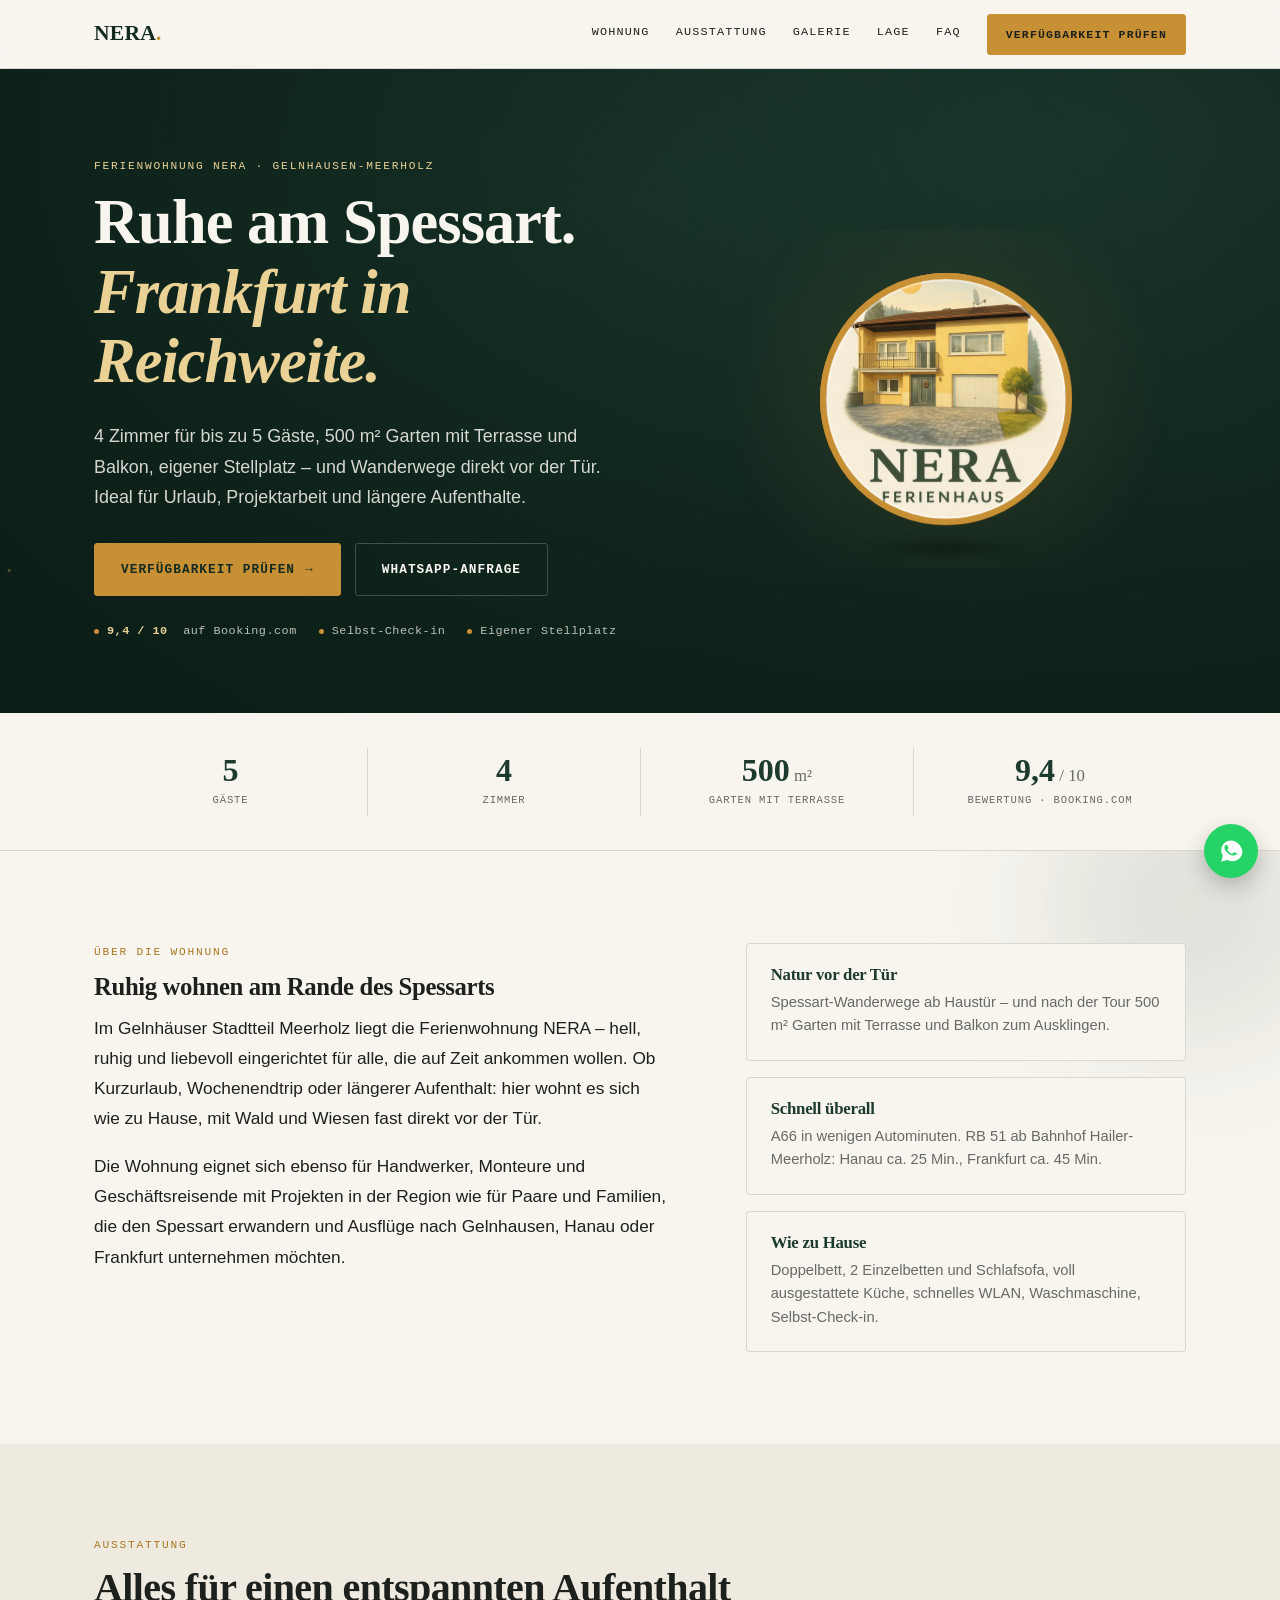
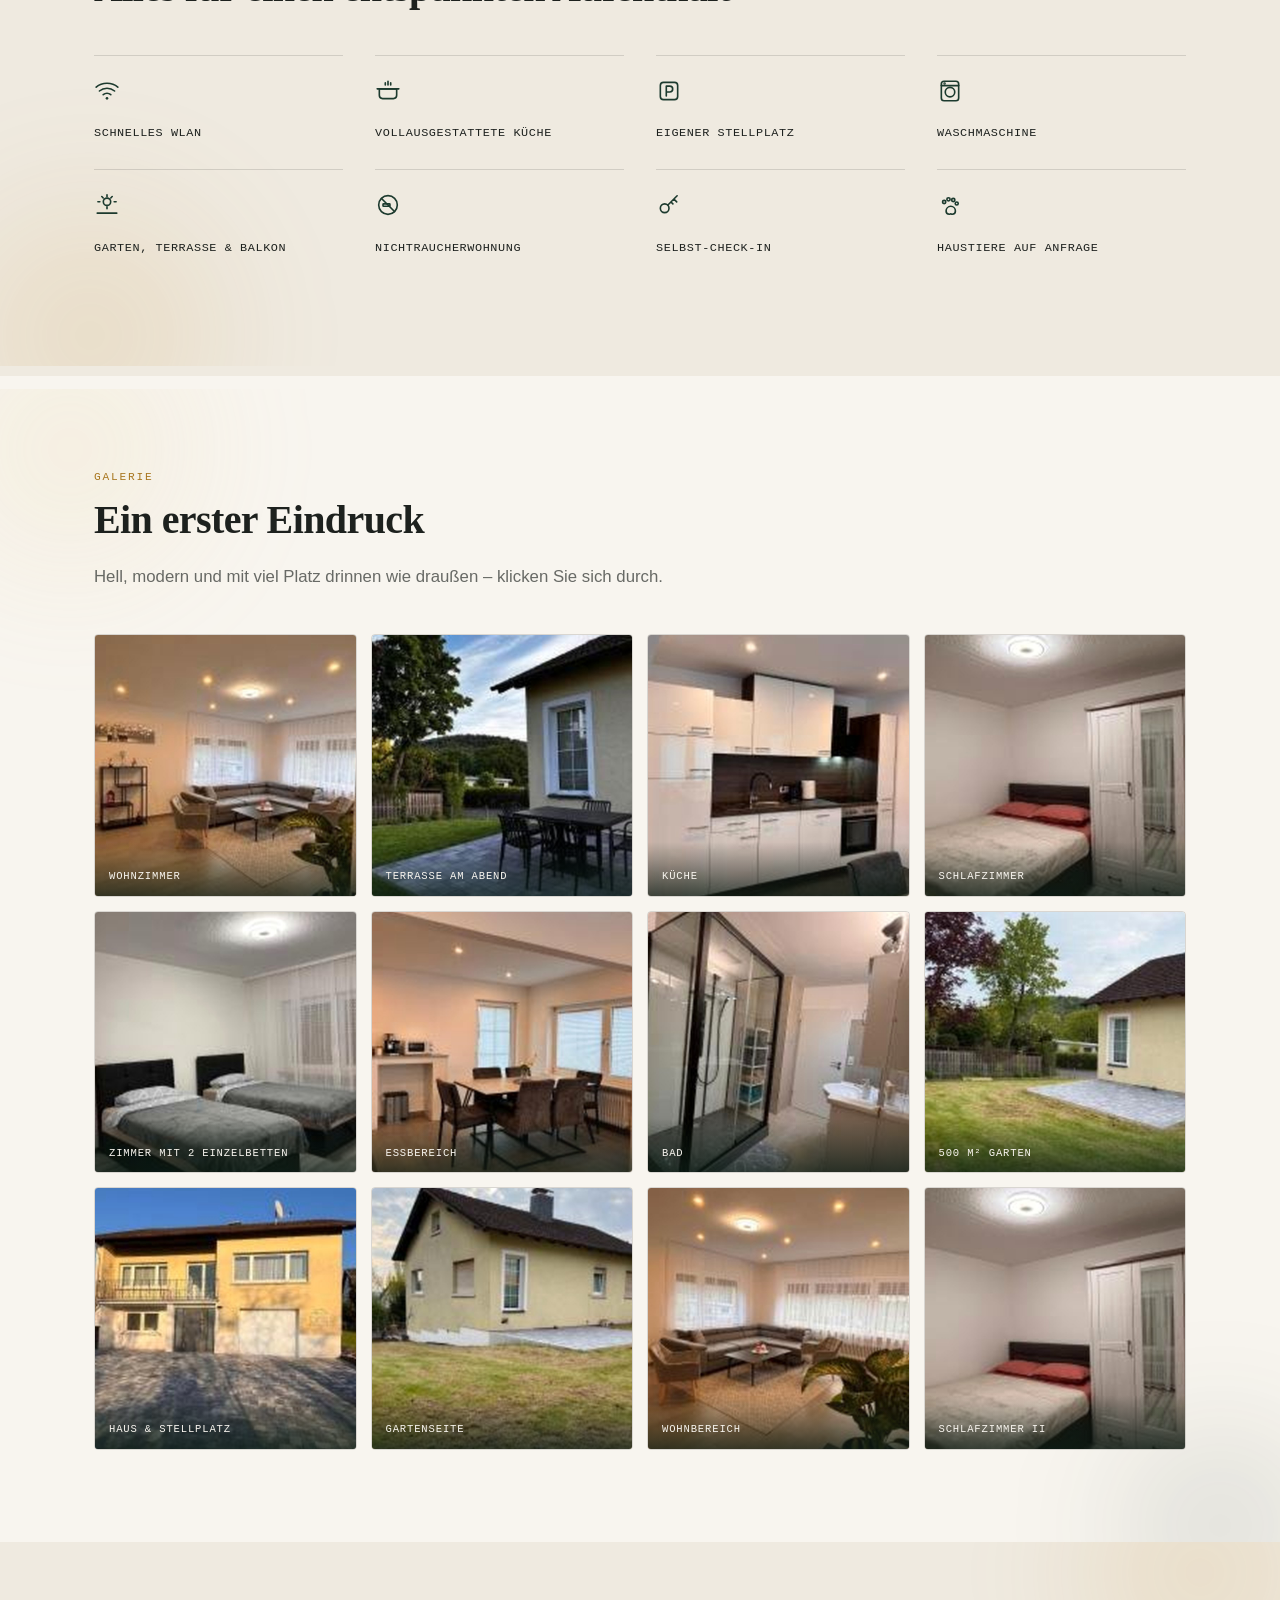
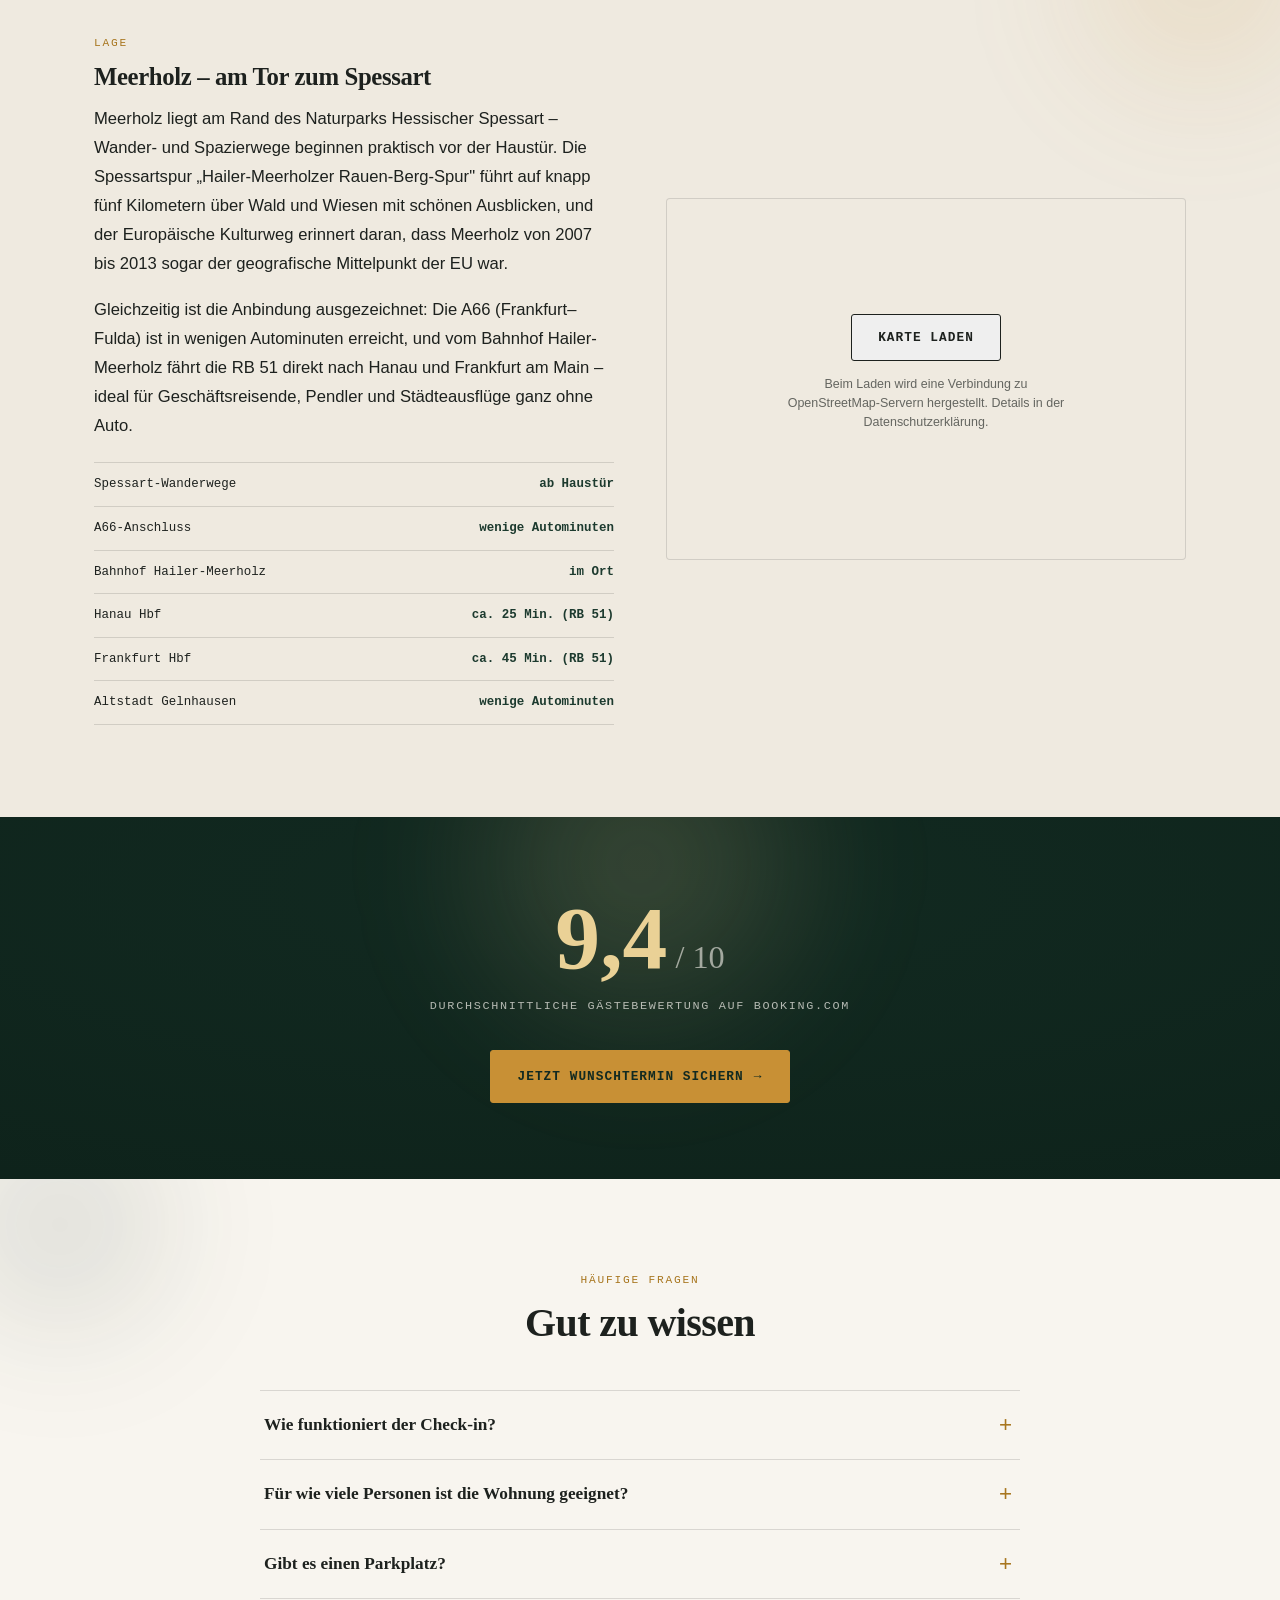
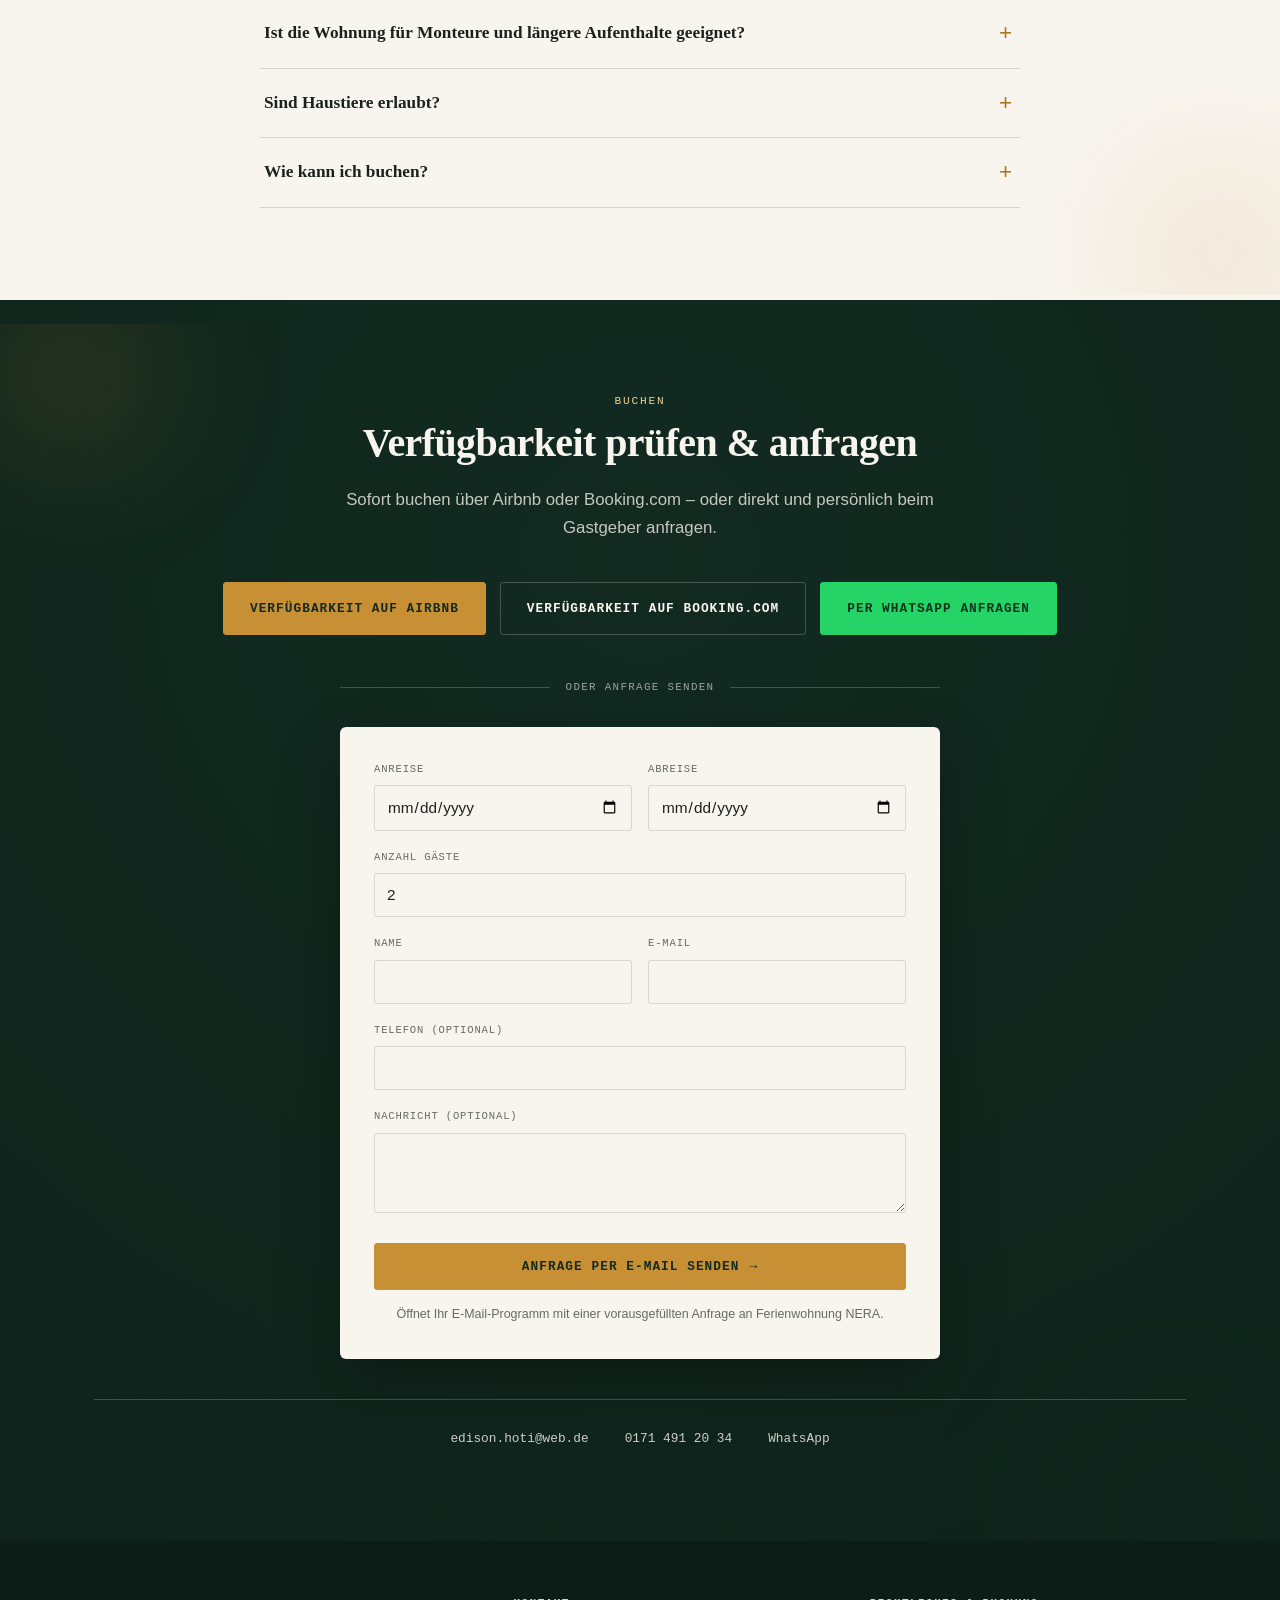
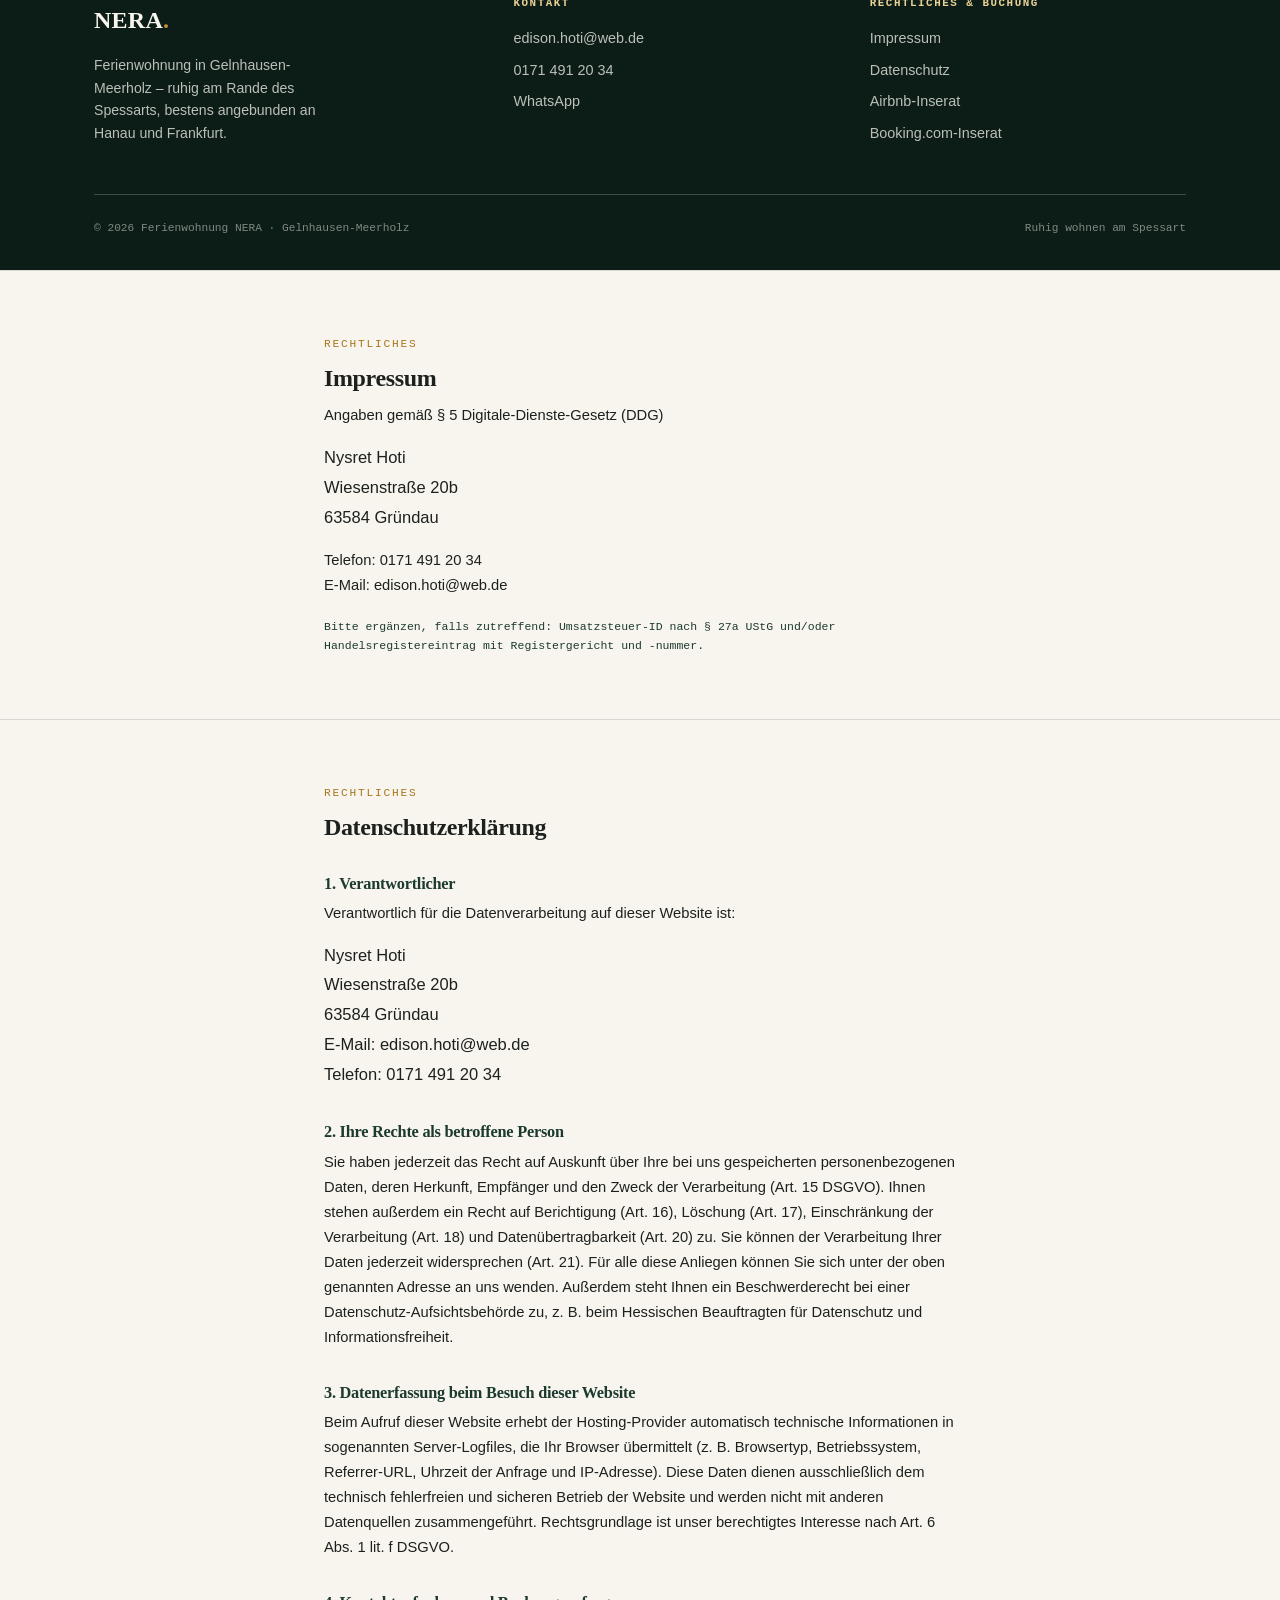
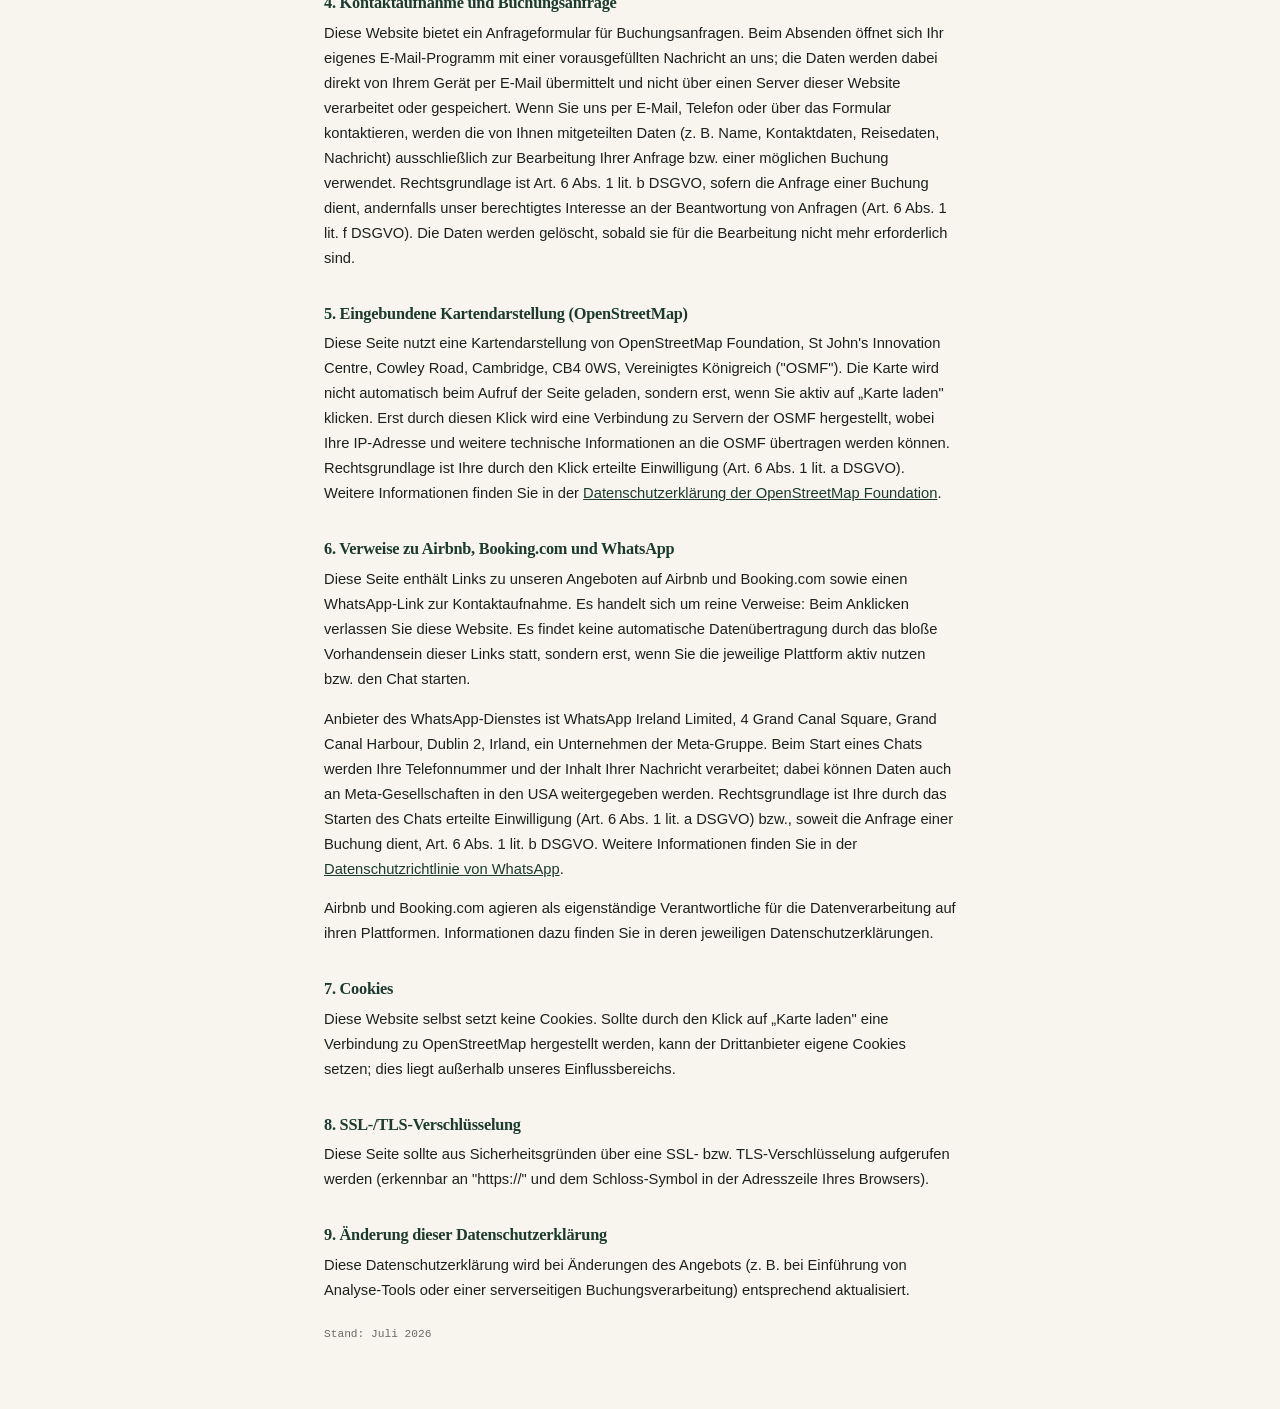
==== commit 858093fa: "Add three new gallery photos and densify grid to 4 columns Garten2 (garden-side house view), a secon" ====
--- a/index.html
+++ b/index.html
@@ -395,9 +395,10 @@
 
   /* ---------- gallery ---------- */
   .gallery-grid{
-    display:grid;grid-template-columns:repeat(3,1fr);
+    display:grid;grid-template-columns:repeat(4,1fr);
     gap:14px;
   }
+  @media (max-width:1000px){.gallery-grid{grid-template-columns:repeat(3,1fr);}}
   .gallery__tile{
     position:relative;
     aspect-ratio:1/1;
@@ -436,6 +437,9 @@
   .gallery-grid .gallery__tile:nth-child(7){transition-delay:.36s;}
   .gallery-grid .gallery__tile:nth-child(8){transition-delay:.42s;}
   .gallery-grid .gallery__tile:nth-child(9){transition-delay:.48s;}
+  .gallery-grid .gallery__tile:nth-child(10){transition-delay:.54s;}
+  .gallery-grid .gallery__tile:nth-child(11){transition-delay:.6s;}
+  .gallery-grid .gallery__tile:nth-child(12){transition-delay:.66s;}
   @media (max-width:820px){.gallery-grid{grid-template-columns:repeat(2,1fr);}}
   @media (max-width:420px){.gallery-grid{grid-template-columns:repeat(2,1fr);gap:10px;}}
 
@@ -1052,6 +1056,18 @@
       <figure class="gallery__tile reveal tilt-el" data-idx="8" tabindex="0" role="button" aria-label="Haus & Stellplatz vergrößern">
         <img src="assets/img/haus.jpg" alt="Hausansicht mit gepflastertem Stellplatz direkt am Haus" loading="lazy">
         <figcaption>Haus & Stellplatz</figcaption>
+      </figure>
+      <figure class="gallery__tile reveal tilt-el" data-idx="9" tabindex="0" role="button" aria-label="Haus von der Gartenseite vergrößern">
+        <img src="assets/img/garten2.jpg" alt="Haus von der Gartenseite mit großer Rasenfläche und Terrasse" loading="lazy">
+        <figcaption>Gartenseite</figcaption>
+      </figure>
+      <figure class="gallery__tile reveal tilt-el" data-idx="10" tabindex="0" role="button" aria-label="Wohnzimmer mit Essbereich vergrößern">
+        <img src="assets/img/wohnzimmer2.jpg" alt="Wohnzimmer mit Eckcouch und Blick zum Essbereich" loading="lazy">
+        <figcaption>Wohnbereich</figcaption>
+      </figure>
+      <figure class="gallery__tile reveal tilt-el" data-idx="11" tabindex="0" role="button" aria-label="Schlafzimmer mit Kleiderschrank vergrößern">
+        <img src="assets/img/schlafzimmer2.jpg" alt="Schlafzimmer mit Doppelbett und Spiegel-Kleiderschrank" loading="lazy">
+        <figcaption>Schlafzimmer II</figcaption>
       </figure>
     </div>
   </div>
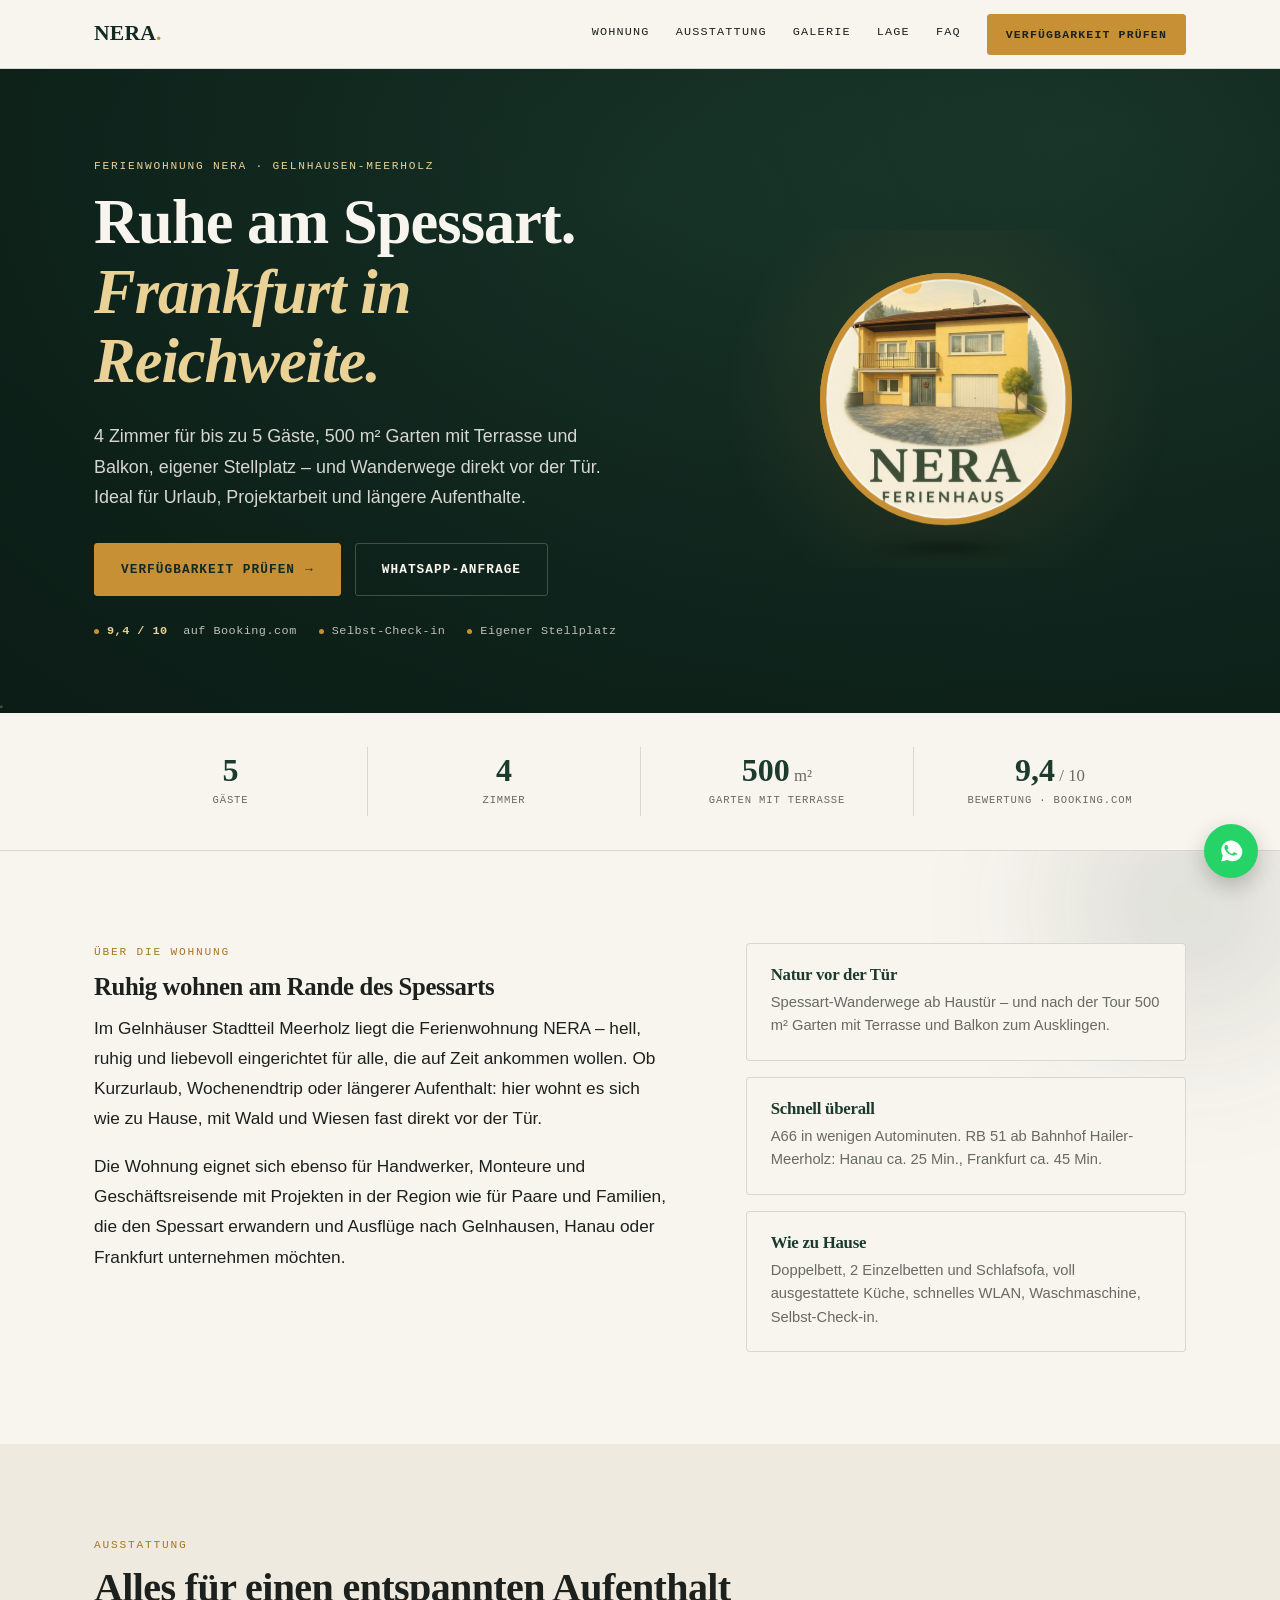
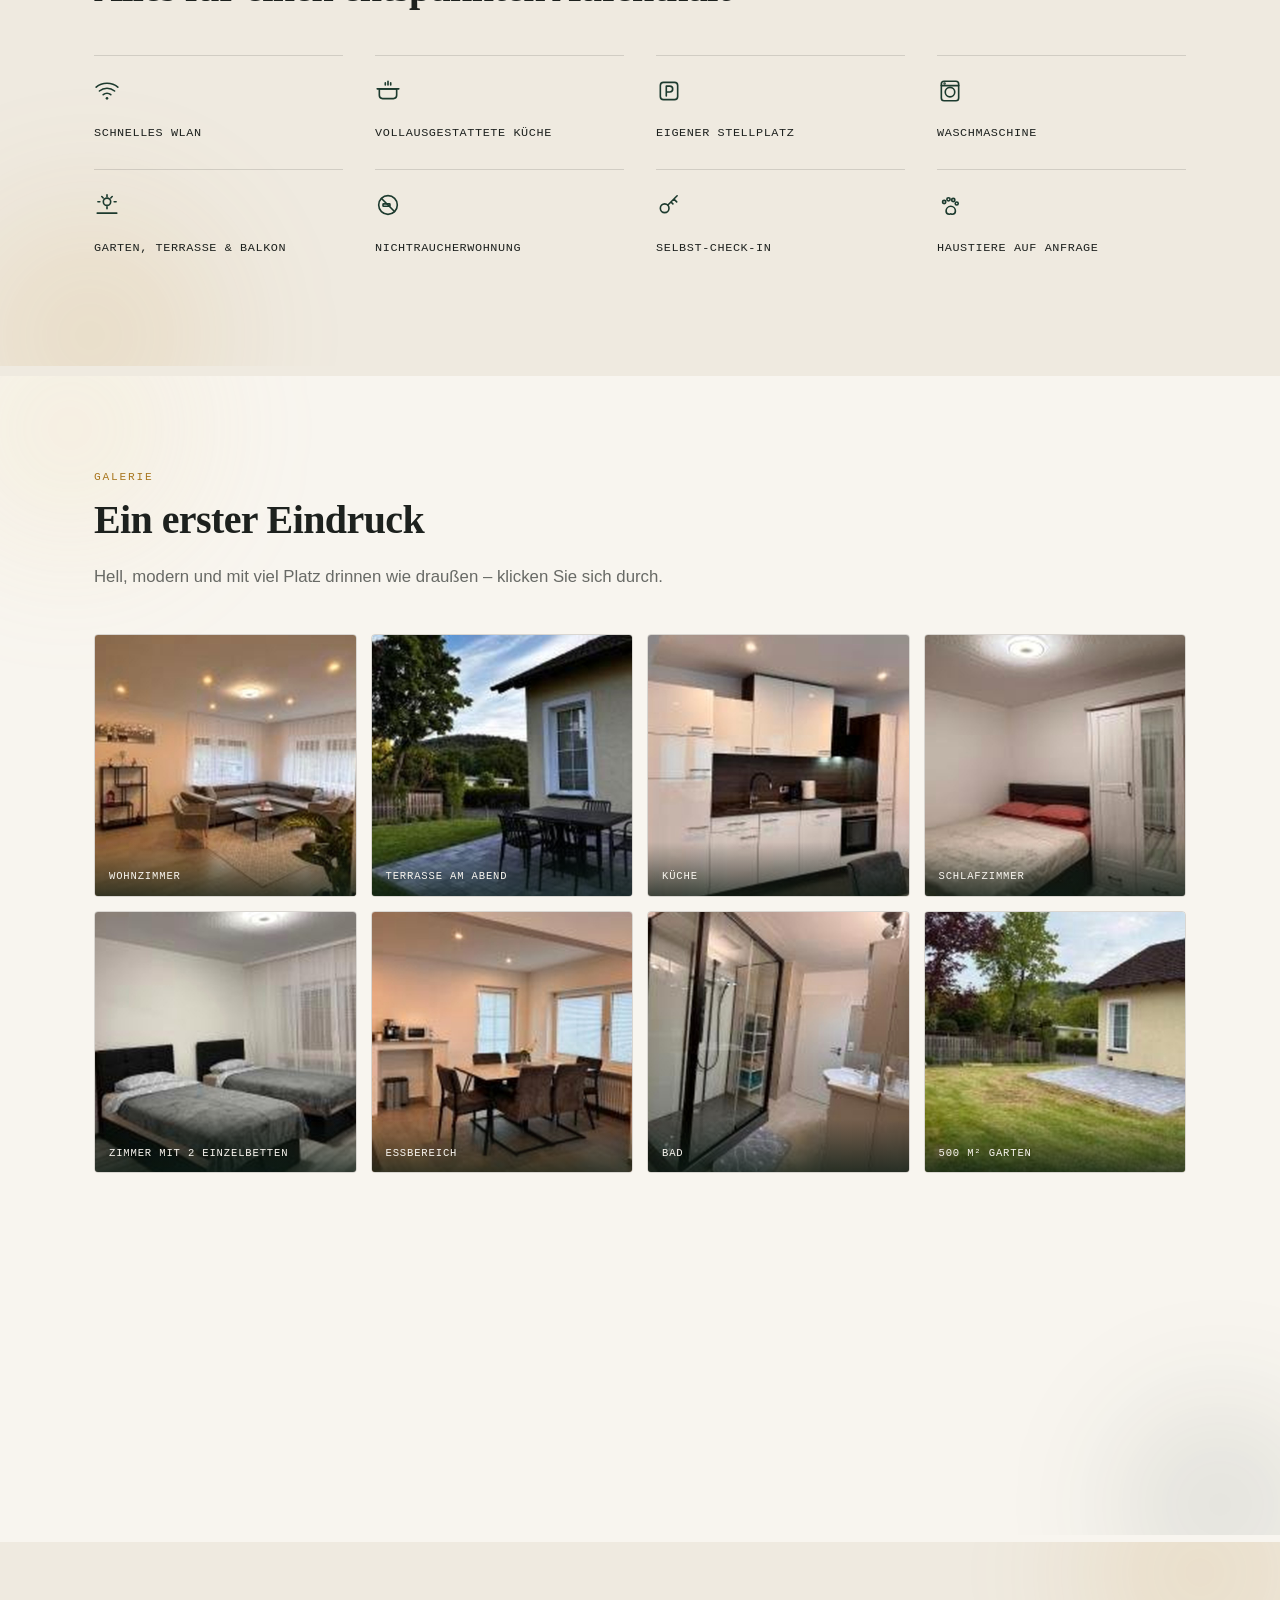
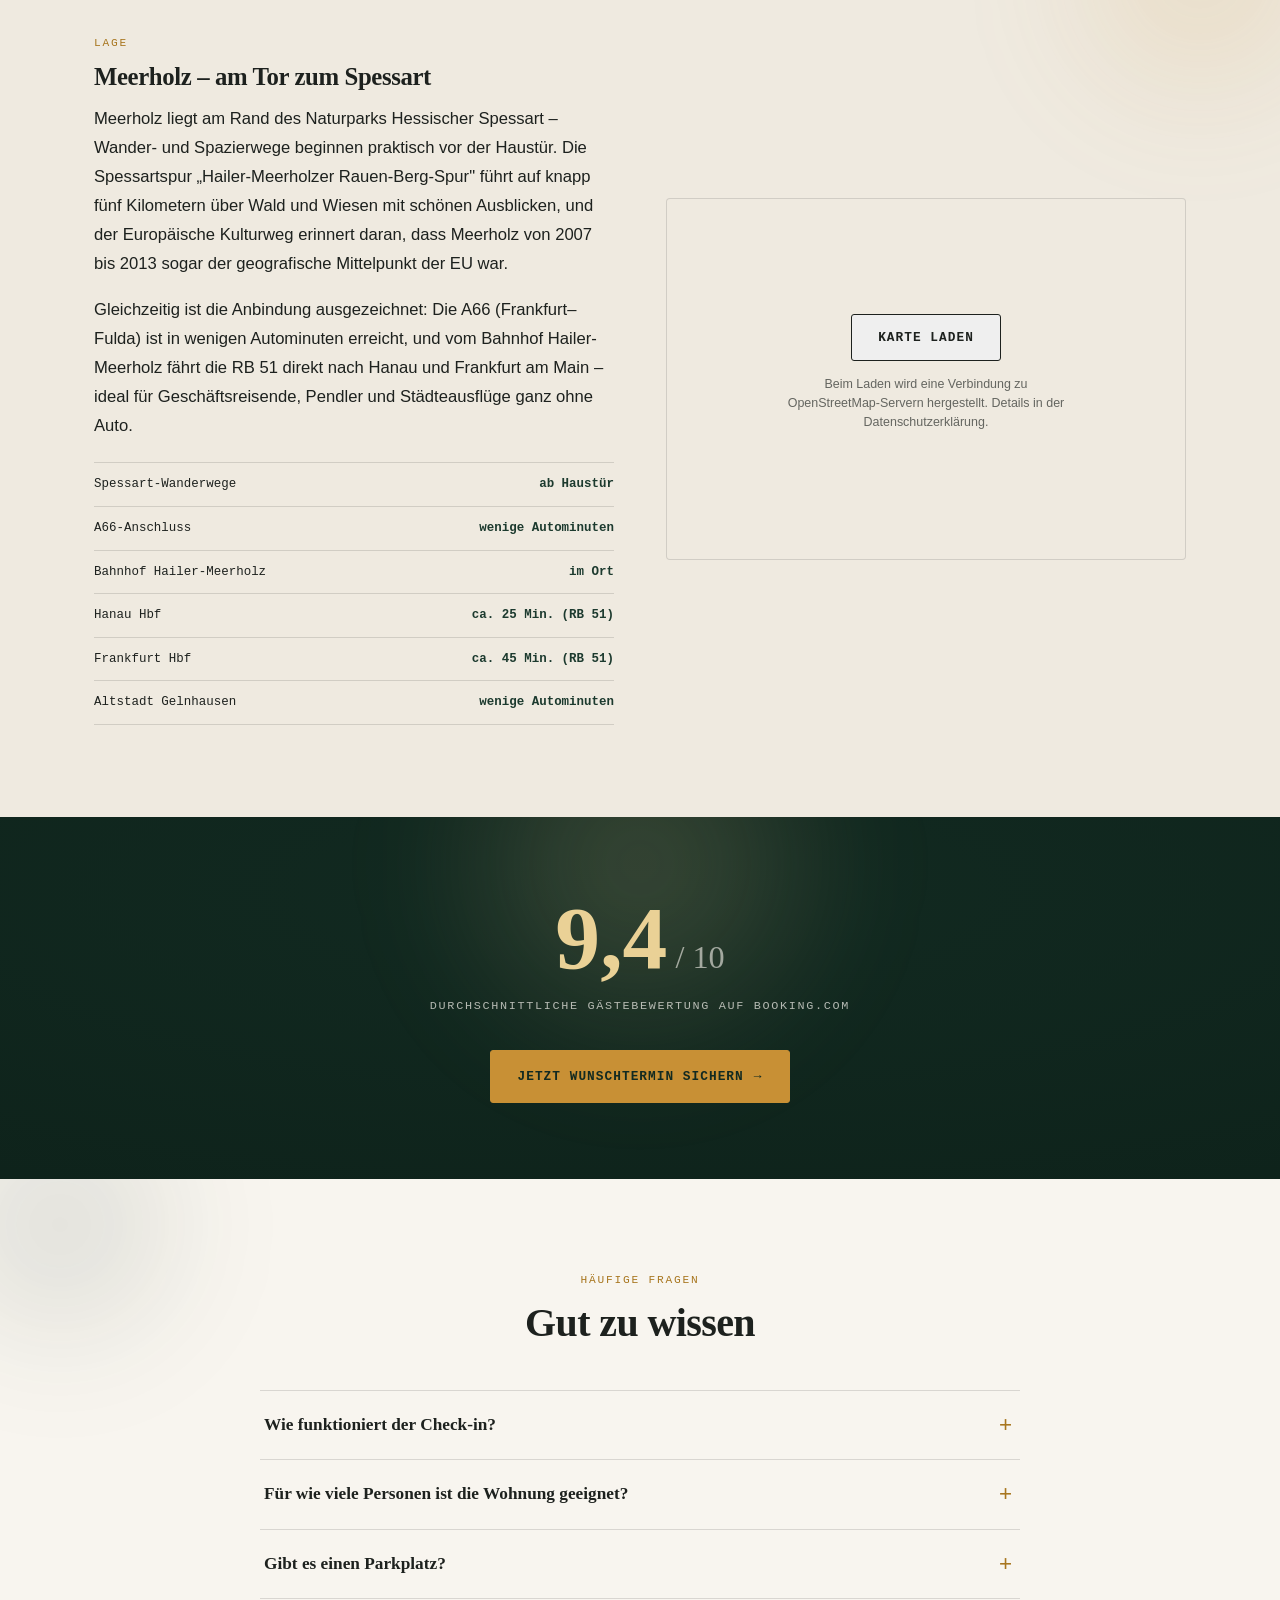
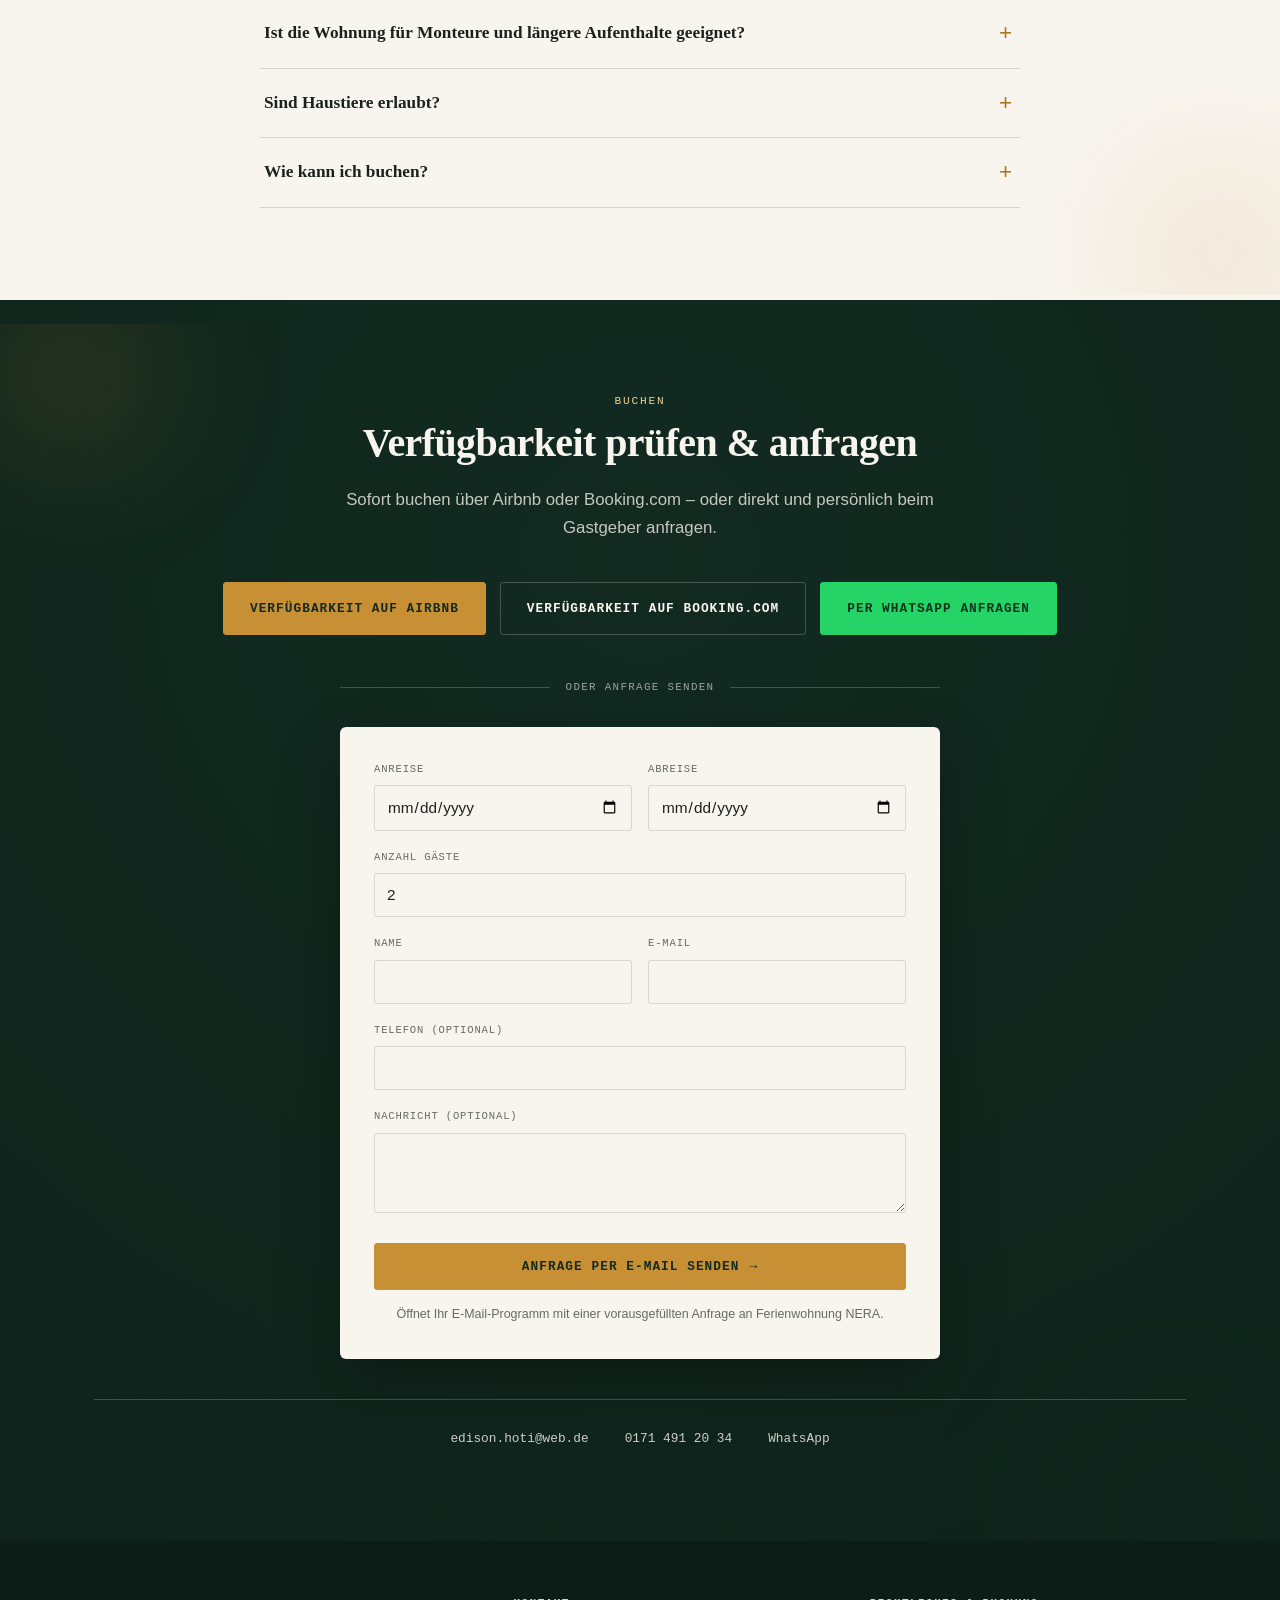
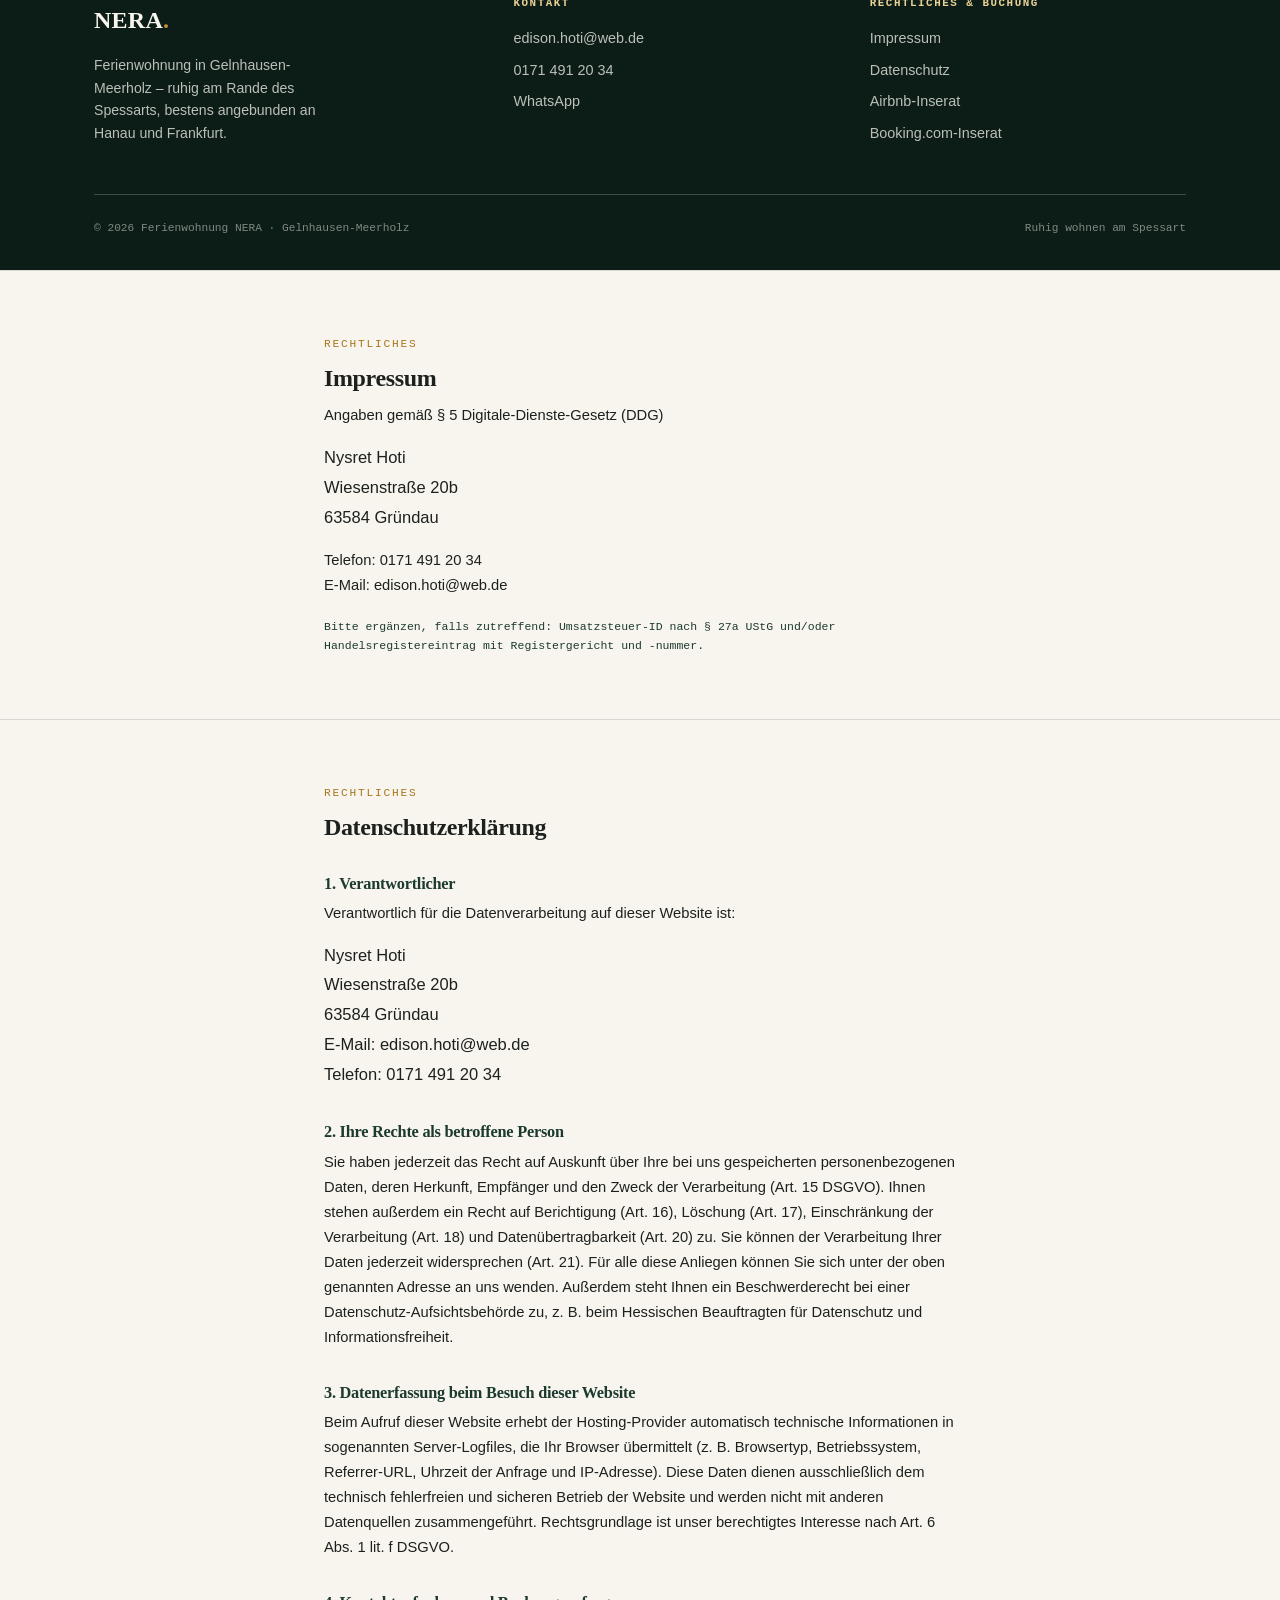
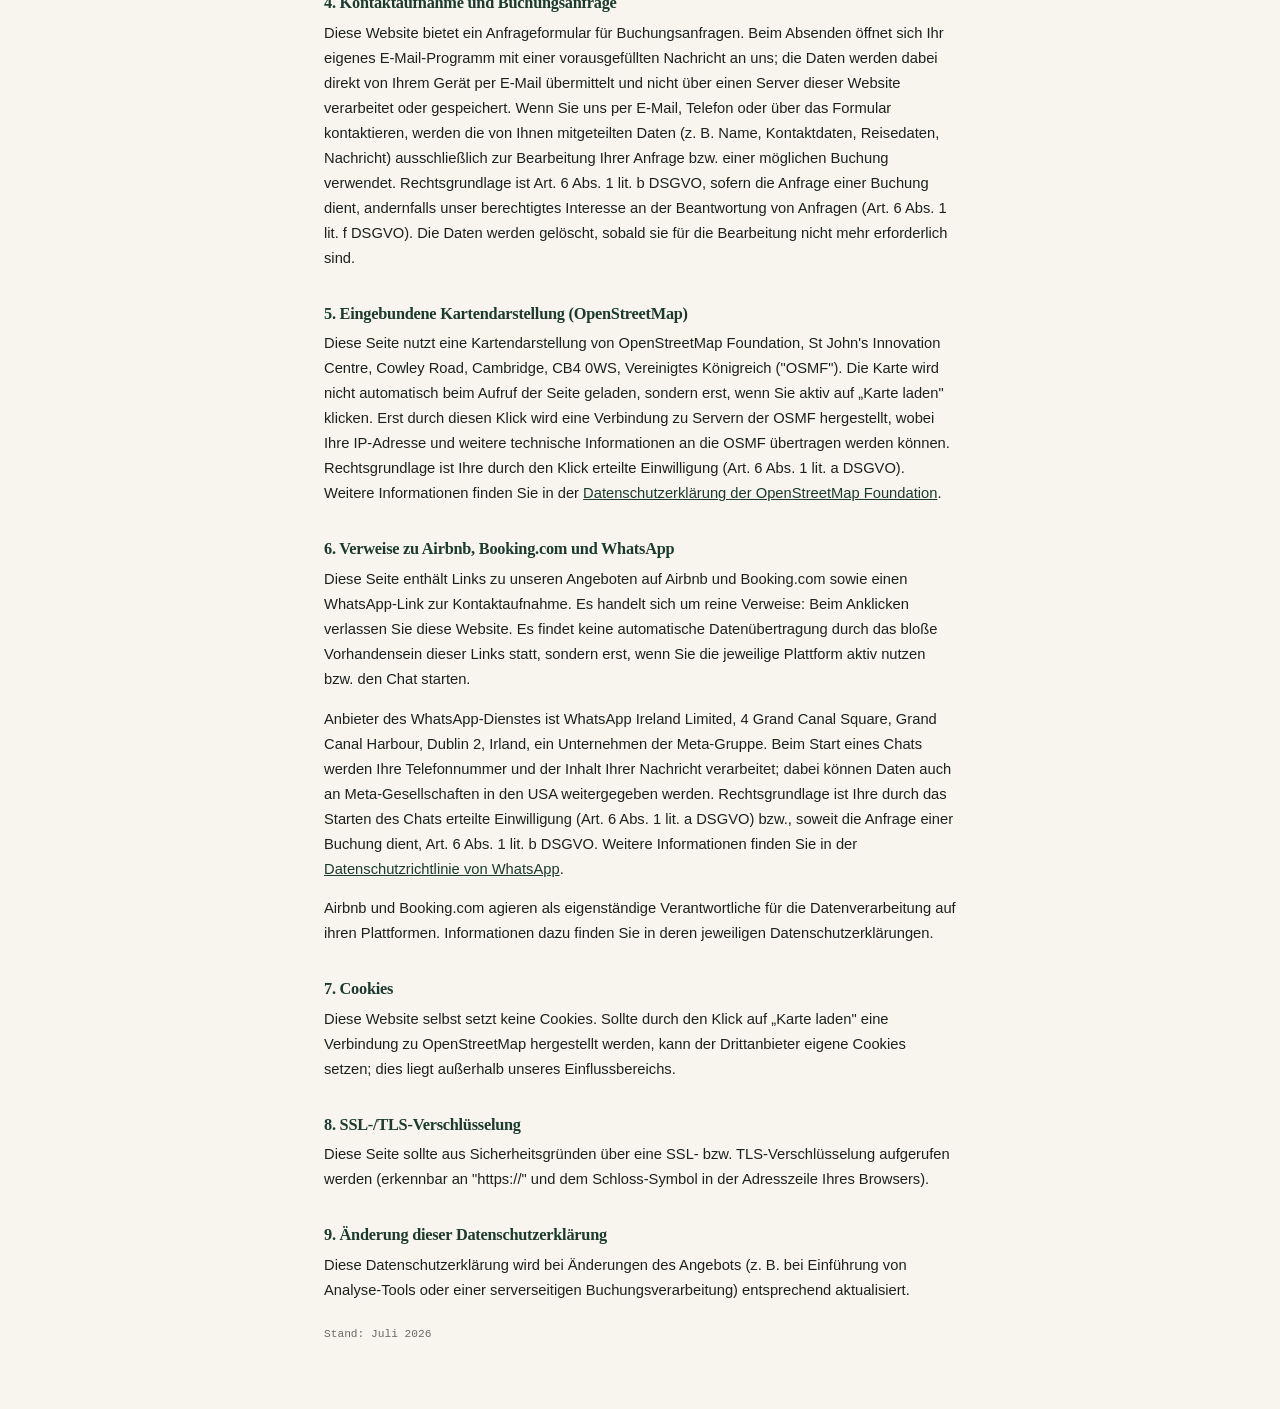
==== commit 08148699: "Add site-wide ambient video layers with scroll parallax and 3D house hero - New Higgsfield ambient c" ====
--- a/index.html
+++ b/index.html
@@ -766,7 +766,7 @@
     position:absolute;top:50%;left:50%;
     min-width:100%;min-height:100%;
     width:auto;height:auto;
-    transform:translate(-50%,-50%) scale(1.06);
+    transform:translate(-50%, calc(-50% + var(--vpy, 0px))) scale(1.12);
     object-fit:cover;
     opacity:0;
     transition:opacity 1.8s ease;
@@ -780,6 +780,14 @@
   .hero .media-bg video{--media-bg-opacity:0.38;}
   .booking .media-bg video{--media-bg-opacity:0.26;}
   .rating-band .media-bg video{--media-bg-opacity:0.30;}
+  /* Helle Sektionen: Video hinter Creme-Schleier — Text behält >=4.5:1 Kontrast */
+  .media-bg--light video{--media-bg-opacity:0.24;}
+  .media-bg--light::after{
+    background:linear-gradient(180deg, rgba(248,245,239,0.85) 0%, rgba(248,245,239,0.6) 45%, rgba(248,245,239,0.85) 100%);
+  }
+  .media-bg--tint::after{
+    background:linear-gradient(180deg, rgba(239,234,224,0.87) 0%, rgba(239,234,224,0.64) 45%, rgba(239,234,224,0.87) 100%);
+  }
 
   /* scroll-parallax hooks (JS setzt transform auf die Felder, nicht die Orbs) */
   .parallax-field{will-change:transform;}
@@ -934,6 +942,7 @@
 </section>
 
 <section class="section" id="ueber">
+  <div class="media-bg media-bg--light" id="ueberMediaBg" aria-hidden="true"></div>
   <div class="bg-orb-field" aria-hidden="true">
     <div class="bg-orb bg-orb--pine" style="width:420px;height:420px;top:-140px;right:-120px;"></div>
   </div>
@@ -964,6 +973,7 @@
 </section>
 
 <section class="section section--tint" id="ausstattung">
+  <div class="media-bg media-bg--light media-bg--tint" id="ausstattungMediaBg" aria-hidden="true"></div>
   <div class="bg-orb-field" aria-hidden="true">
     <div class="bg-orb bg-orb--brass" style="width:380px;height:380px;bottom:-160px;left:-100px;"></div>
   </div>
@@ -1010,6 +1020,7 @@
 </section>
 
 <section class="section" id="galerie">
+  <div class="media-bg media-bg--light" id="galerieMediaBg" aria-hidden="true"></div>
   <div class="bg-orb-field" aria-hidden="true">
     <div class="bg-orb bg-orb--brass-soft" style="width:360px;height:360px;top:-120px;left:-110px;"></div>
     <div class="bg-orb bg-orb--pine" style="width:300px;height:300px;bottom:-120px;right:-90px;animation-delay:-11s;"></div>
@@ -1074,6 +1085,7 @@
 </section>
 
 <section class="section section--tint" id="lage">
+  <div class="media-bg media-bg--light media-bg--tint" id="lageMediaBg" aria-hidden="true"></div>
   <div class="bg-orb-field" aria-hidden="true">
     <div class="bg-orb bg-orb--brass" style="width:340px;height:340px;top:-130px;right:-90px;animation-delay:-5s;"></div>
   </div>
@@ -1116,6 +1128,7 @@
 </section>
 
 <section class="section" id="faq">
+  <div class="media-bg media-bg--light" id="faqMediaBg" aria-hidden="true"></div>
   <div class="bg-orb-field" aria-hidden="true">
     <div class="bg-orb bg-orb--pine" style="width:320px;height:320px;top:-110px;left:-100px;animation-delay:-16s;"></div>
     <div class="bg-orb bg-orb--brass" style="width:280px;height:280px;bottom:-100px;right:-80px;animation-delay:-3s;"></div>
@@ -1530,8 +1543,14 @@
   var NERA_MEDIA = {
     heroVideo: NERA_CDN + 'hf_20260707_183155_d857c55d-e4a7-40a6-90d2-551214ad24a0.mp4',
     ratingVideo: NERA_CDN + 'hf_20260707_183155_d857c55d-e4a7-40a6-90d2-551214ad24a0.mp4', /* gleiche Datei = Browser-Cache */
-    bookingVideo: NERA_CDN + 'hf_20260707_183207_509abbd6-9c07-4995-b75a-823a6e0ff7c8.mp4'
+    bookingVideo: NERA_CDN + 'hf_20260707_183207_509abbd6-9c07-4995-b75a-823a6e0ff7c8.mp4',
+    meadowVideo: NERA_CDN + 'hf_20260709_201934_4ba3c112-5b0d-4ef3-b9e4-88ea71a139fd.mp4',  /* helle Sommerwiese — Über/Galerie/FAQ */
+    curtainVideo: NERA_CDN + 'hf_20260709_201958_c9ee885d-8729-4f70-9ed1-ff3968979acf.mp4', /* Sonnenlicht durch Gardinen — Ausstattung/Lage */
+    houseModel: 'https://d3u0tzju9qaucj.cloudfront.net/7d051b5a-7bfe-49fe-a484-24e7b3a9458a/a296a3e1-a1dc-4798-b274-2bb1e8ba2fcd.glb' /* 3D-Modell des Hauses für den Hero */
   };
+
+  // Video-Layer, die beim Scrollen mitdriften (--vpy wird in onScrollFx gesetzt)
+  var mediaParallax = [];
 
   // Hintergrund-Videos: lazy, stumm, loopend; laufen auch mobil; bei Fehler bleibt der Verlauf
   function initBgVideo(containerId, srcUrl){
@@ -1550,6 +1569,7 @@
         var p = v.play();
         if (p && p.catch) p.catch(function(){ container.removeChild(v); });
         container.classList.add('is-playing');
+        if (mediaParallax.indexOf(container) === -1) mediaParallax.push(container);
       });
       v.addEventListener('error', function(){
         if (v.parentNode) v.parentNode.removeChild(v);
@@ -1572,6 +1592,11 @@
   initBgVideo('heroMediaBg', NERA_MEDIA.heroVideo);
   initBgVideo('ratingMediaBg', NERA_MEDIA.ratingVideo);
   initBgVideo('bookingMediaBg', NERA_MEDIA.bookingVideo);
+  initBgVideo('ueberMediaBg', NERA_MEDIA.meadowVideo);
+  initBgVideo('galerieMediaBg', NERA_MEDIA.meadowVideo);
+  initBgVideo('faqMediaBg', NERA_MEDIA.meadowVideo);
+  initBgVideo('ausstattungMediaBg', NERA_MEDIA.curtainVideo);
+  initBgVideo('lageMediaBg', NERA_MEDIA.curtainVideo);
 
   // ---------- Scroll-Fortschrittsbalken ----------
   var progressBar = document.getElementById('scrollProgress');
@@ -1605,6 +1630,13 @@
       if (rect.bottom < -100 || rect.top > vh + 100) return;
       var progress = (rect.top + rect.height/2 - vh/2) / vh;
       t.el.style.transform = 'translateY(' + (progress * t.speed * -300).toFixed(1) + 'px)';
+    });
+    // Hintergrund-Videos driften gegenläufig zum Scroll (Tiefenwirkung)
+    mediaParallax.forEach(function(c){
+      var rect = c.parentElement.getBoundingClientRect();
+      if (rect.bottom < -80 || rect.top > vh + 80) return;
+      var progress = (rect.top + rect.height/2 - vh/2) / vh;
+      c.style.setProperty('--vpy', (progress * 26).toFixed(1) + 'px');
     });
     // Galerie: Bilder wandern sanft in ihren Kacheln (Ken-Burns beim Scrollen)
     galleryImgs.forEach(function(img){
@@ -1672,21 +1704,30 @@
   })();
 </script>
 
+<script type="importmap">
+{
+  "imports": {
+    "three": "https://cdn.jsdelivr.net/npm/three@0.160.1/build/three.module.js",
+    "three/addons/": "https://cdn.jsdelivr.net/npm/three@0.160.1/examples/jsm/"
+  }
+}
+</script>
 <script type="module">
-  // Dezentes 3D-Hintergrundszene im Hero (Three.js) — rein dekorativ, bricht ohne WebGL/reduced-motion sauber ab
+  // 3D-Hero: Hausmodell (Higgsfield-generiert) + warme Lichtpartikel (Three.js)
+  // Rein dekorativ — bricht ohne WebGL, ohne CDN oder bei reduced-motion sauber ab.
   (async function initHeroScene(){
     var canvas = document.getElementById('heroCanvas');
     var heroSection = document.getElementById('top');
     if (!canvas || !heroSection) return;
     if (window.matchMedia('(prefers-reduced-motion: reduce)').matches) return;
-    if (window.innerWidth < 760) return; // Mobil: Verlauf + Coin genügen, Perf/Akku schonen
+    if (window.innerWidth < 760) return; // Mobil: Verlauf + Video genügen, Perf/Akku schonen
     if (!window.WebGLRenderingContext) return;
 
     var THREE;
     try {
-      THREE = await import('https://cdn.jsdelivr.net/npm/three@0.160.1/build/three.module.js');
+      THREE = await import('three');
     } catch (err) {
-      return; // CDN nicht erreichbar o.ä. — Verlaufshintergrund bleibt als Fallback
+      return; // CDN/Importmap nicht verfügbar — Verlaufshintergrund bleibt als Fallback
     }
 
     var renderer;
@@ -1696,44 +1737,75 @@
       return;
     }
     renderer.setPixelRatio(Math.min(window.devicePixelRatio || 1, 2));
+    renderer.toneMapping = THREE.ACESFilmicToneMapping;
+    renderer.toneMappingExposure = 1.05;
+    renderer.outputColorSpace = THREE.SRGBColorSpace;
 
     var scene = new THREE.Scene();
     var camera = new THREE.PerspectiveCamera(45, 1, 0.1, 100);
     camera.position.set(0, 0, 13);
 
-    var brass = new THREE.Color('#EAD196');
-    var brassDeep = new THREE.Color('#C89035');
-    var pineMist = new THREE.Color('#3E6B57');
-    var palette = [brass, brassDeep, pineMist];
-
-    var shapes = [];
-    var count = 7;
-    for (var i = 0; i < count; i++){
-      var radius = 0.7 + Math.random() * 0.9;
-      var geo = new THREE.IcosahedronGeometry(radius, 0);
-      var edges = new THREE.EdgesGeometry(geo);
-      var mat = new THREE.LineBasicMaterial({
-        color: palette[i % palette.length],
-        transparent: true,
-        opacity: 0.38 + Math.random() * 0.18
-      });
-      var mesh = new THREE.LineSegments(edges, mat);
-      mesh.position.set(
-        (Math.random() * 0.6 + 0.15) * 11,
-        (Math.random() - 0.5) * 7,
-        (Math.random() - 0.5) * 6
-      );
-      mesh.userData.rotSpeed = new THREE.Vector3(
-        (Math.random() - 0.5) * 0.15,
-        (Math.random() - 0.5) * 0.15,
-        (Math.random() - 0.5) * 0.1
-      );
-      mesh.userData.bobAmp = 0.25 + Math.random() * 0.35;
-      mesh.userData.bobSpeed = 0.3 + Math.random() * 0.4;
-      mesh.userData.bobPhase = Math.random() * Math.PI * 2;
-      mesh.userData.baseY = mesh.position.y;
-      scene.add(mesh);
-      shapes.push(mesh);
+    scene.add(new THREE.HemisphereLight(0xfff4dc, 0x1c3a2e, 1.1));
+    var key = new THREE.DirectionalLight(0xffe9bf, 1.6);
+    key.position.set(-4, 6, 8);
+    scene.add(key);
+
+    // ---- Warme Lichtpartikel (Glühwürmchen) — laufen immer, auch ohne 3D-Modell ----
+    var FIREFLIES = 46;
+    var flyGeo = new THREE.BufferGeometry();
+    var flyPos = new Float32Array(FIREFLIES * 3);
+    var flyMeta = [];
+    var palette = [new THREE.Color('#EAD196'), new THREE.Color('#C89035'), new THREE.Color('#FFF3D6')];
+    var flyCol = new Float32Array(FIREFLIES * 3);
+    for (var i = 0; i < FIREFLIES; i++){
+      var bx = (Math.random() - 0.35) * 19;
+      var by = (Math.random() - 0.5) * 10;
+      var bz = (Math.random() - 0.6) * 6;
+      flyPos[i*3] = bx; flyPos[i*3+1] = by; flyPos[i*3+2] = bz;
+      var c = palette[i % palette.length];
+      flyCol[i*3] = c.r; flyCol[i*3+1] = c.g; flyCol[i*3+2] = c.b;
+      flyMeta.push({ bx: bx, by: by, bz: bz,
+        amp: 0.3 + Math.random() * 0.55,
+        speed: 0.18 + Math.random() * 0.35,
+        phase: Math.random() * Math.PI * 2 });
+    }
+    flyGeo.setAttribute('position', new THREE.BufferAttribute(flyPos, 3));
+    flyGeo.setAttribute('color', new THREE.BufferAttribute(flyCol, 3));
+    var flyMat = new THREE.PointsMaterial({
+      size: 0.16, sizeAttenuation: true, vertexColors: true,
+      transparent: true, opacity: 0.75,
+      blending: THREE.AdditiveBlending, depthWrite: false
+    });
+    var flies = new THREE.Points(flyGeo, flyMat);
+    scene.add(flies);
+
+    // ---- 3D-Hausmodell (optional, lazy) — bei Ladefehler bleiben die Partikel allein ----
+    var houseGroup = null;
+    var houseUrl = (typeof NERA_MEDIA !== 'undefined' && NERA_MEDIA.houseModel) ? NERA_MEDIA.houseModel : '';
+    if (houseUrl){
+      (async function(){
+        try {
+          var mod = await import('three/addons/loaders/GLTFLoader.js');
+          var loader = new mod.GLTFLoader();
+          loader.load(houseUrl, function(gltf){
+            var obj = gltf.scene;
+            obj.traverse(function(child){
+              if (child.isMesh && child.material){ child.material.toneMapped = true; }
+            });
+            var box = new THREE.Box3().setFromObject(obj);
+            var size = new THREE.Vector3(); box.getSize(size);
+            var center = new THREE.Vector3(); box.getCenter(center);
+            var scale = 4.6 / Math.max(size.x, size.y, size.z, 0.001);
+            obj.position.sub(center); // um den Ursprung zentrieren
+            houseGroup = new THREE.Group();
+            houseGroup.add(obj);
+            houseGroup.scale.setScalar(scale);
+            houseGroup.position.set(5.4, -1.7, -2.2);
+            houseGroup.rotation.x = 0.12;
+            scene.add(houseGroup);
+          }, undefined, function(){ /* Ladefehler → nur Partikel */ });
+        } catch (err) { /* Loader-CDN nicht erreichbar → nur Partikel */ }
+      })();
     }
 
     var mouseX = 0, mouseY = 0, targetX = 0, targetY = 0;
@@ -1766,7 +1838,6 @@
     function animate(){
       requestAnimationFrame(animate);
       if (!running) return;
-      var dt = Math.min(clock.getDelta(), 0.1);
       var t = clock.getElapsedTime();
 
       mouseX += (targetX - mouseX) * 0.04;
@@ -1775,12 +1846,22 @@
       camera.position.y = -mouseY * 0.5;
       camera.lookAt(0, 0, 0);
 
-      shapes.forEach(function(mesh){
-        mesh.rotation.x += mesh.userData.rotSpeed.x * dt;
-        mesh.rotation.y += mesh.userData.rotSpeed.y * dt;
-        mesh.rotation.z += mesh.userData.rotSpeed.z * dt;
-        mesh.position.y = mesh.userData.baseY + Math.sin(t * mesh.userData.bobSpeed + mesh.userData.bobPhase) * mesh.userData.bobAmp;
-      });
+      // Partikel driften + funkeln
+      var pos = flyGeo.attributes.position;
+      for (var i = 0; i < FIREFLIES; i++){
+        var m = flyMeta[i];
+        pos.array[i*3]   = m.bx + Math.sin(t * m.speed + m.phase) * m.amp;
+        pos.array[i*3+1] = m.by + Math.sin(t * m.speed * 1.3 + m.phase * 2) * m.amp * 0.8;
+        pos.array[i*3+2] = m.bz + Math.cos(t * m.speed * 0.7 + m.phase) * m.amp * 0.5;
+      }
+      pos.needsUpdate = true;
+      flyMat.opacity = 0.6 + Math.sin(t * 1.7) * 0.18;
+
+      // Haus: langsame Eigenrotation + Scroll dreht mit + sanftes Schweben
+      if (houseGroup){
+        houseGroup.rotation.y = t * 0.14 + window.scrollY * 0.0012 + mouseX * 0.18;
+        houseGroup.position.y = -1.7 + Math.sin(t * 0.5) * 0.16;
+      }
 
       renderer.render(scene, camera);
     }
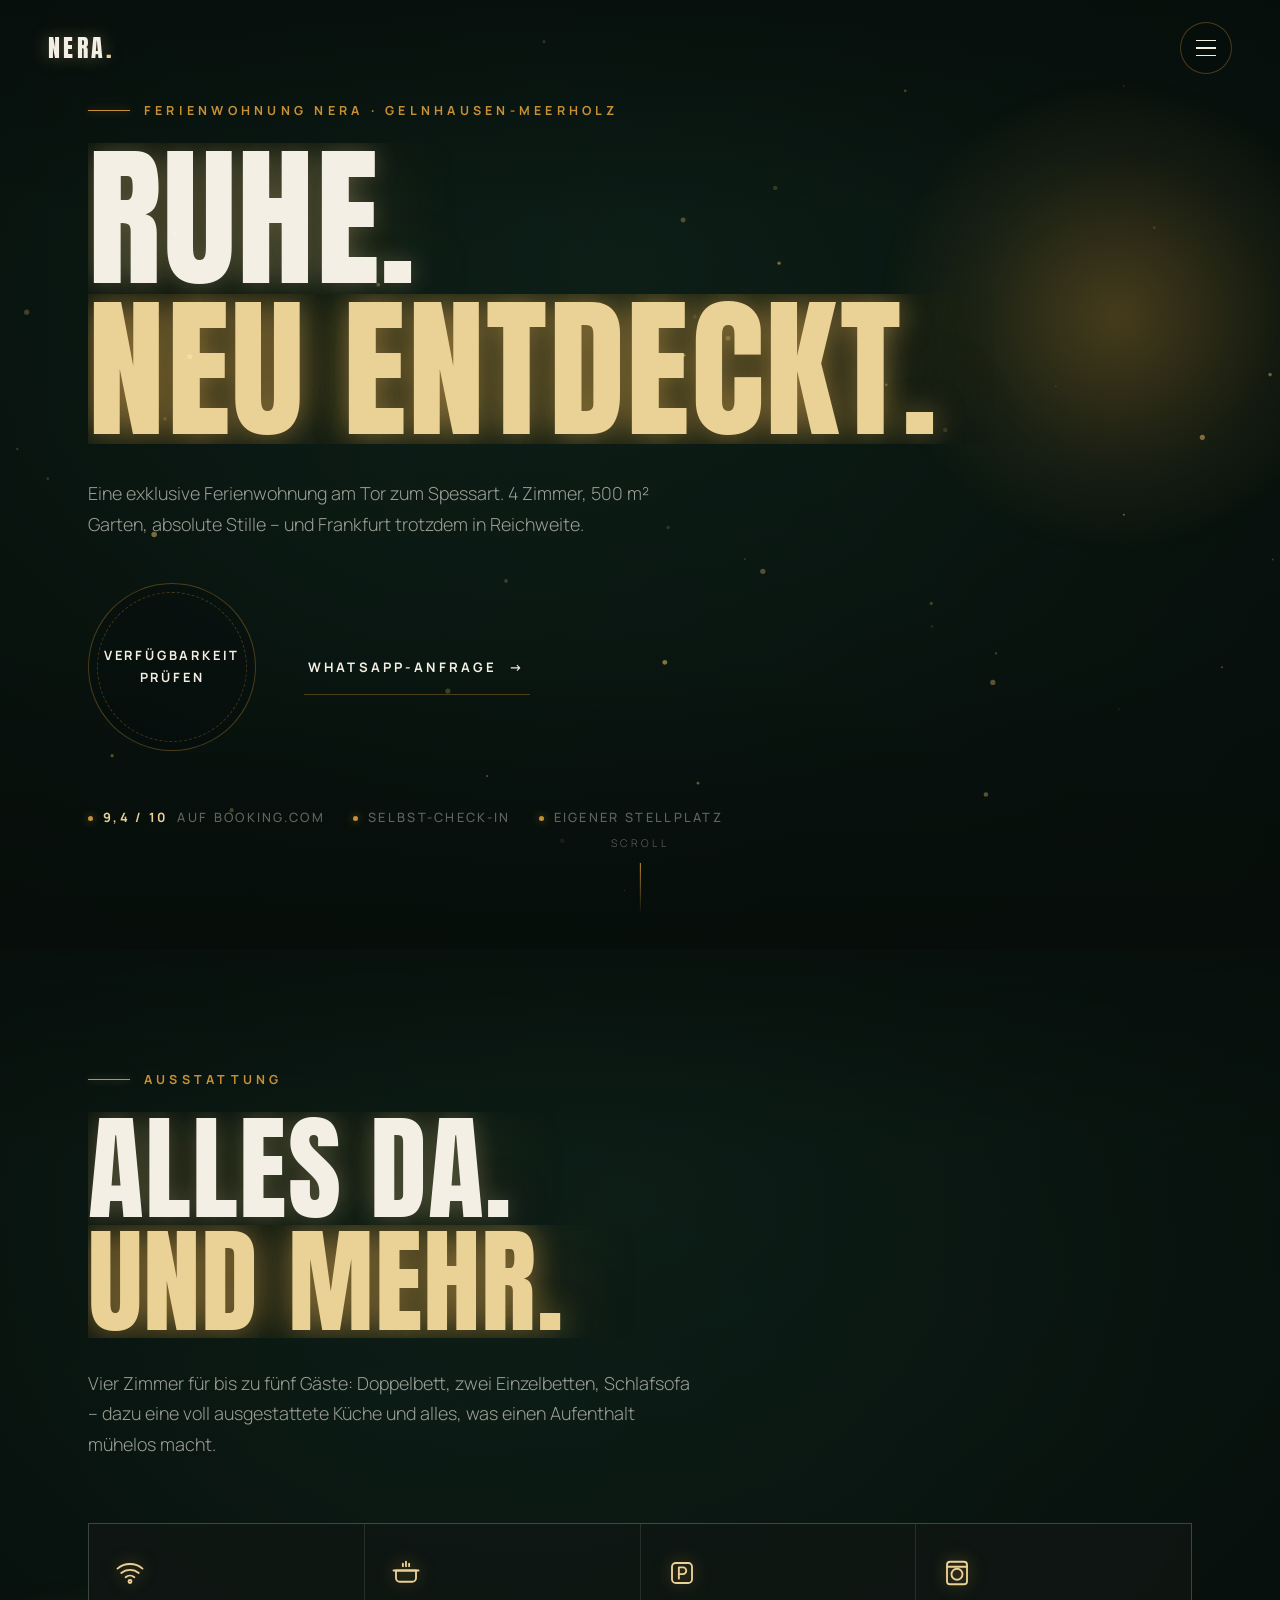
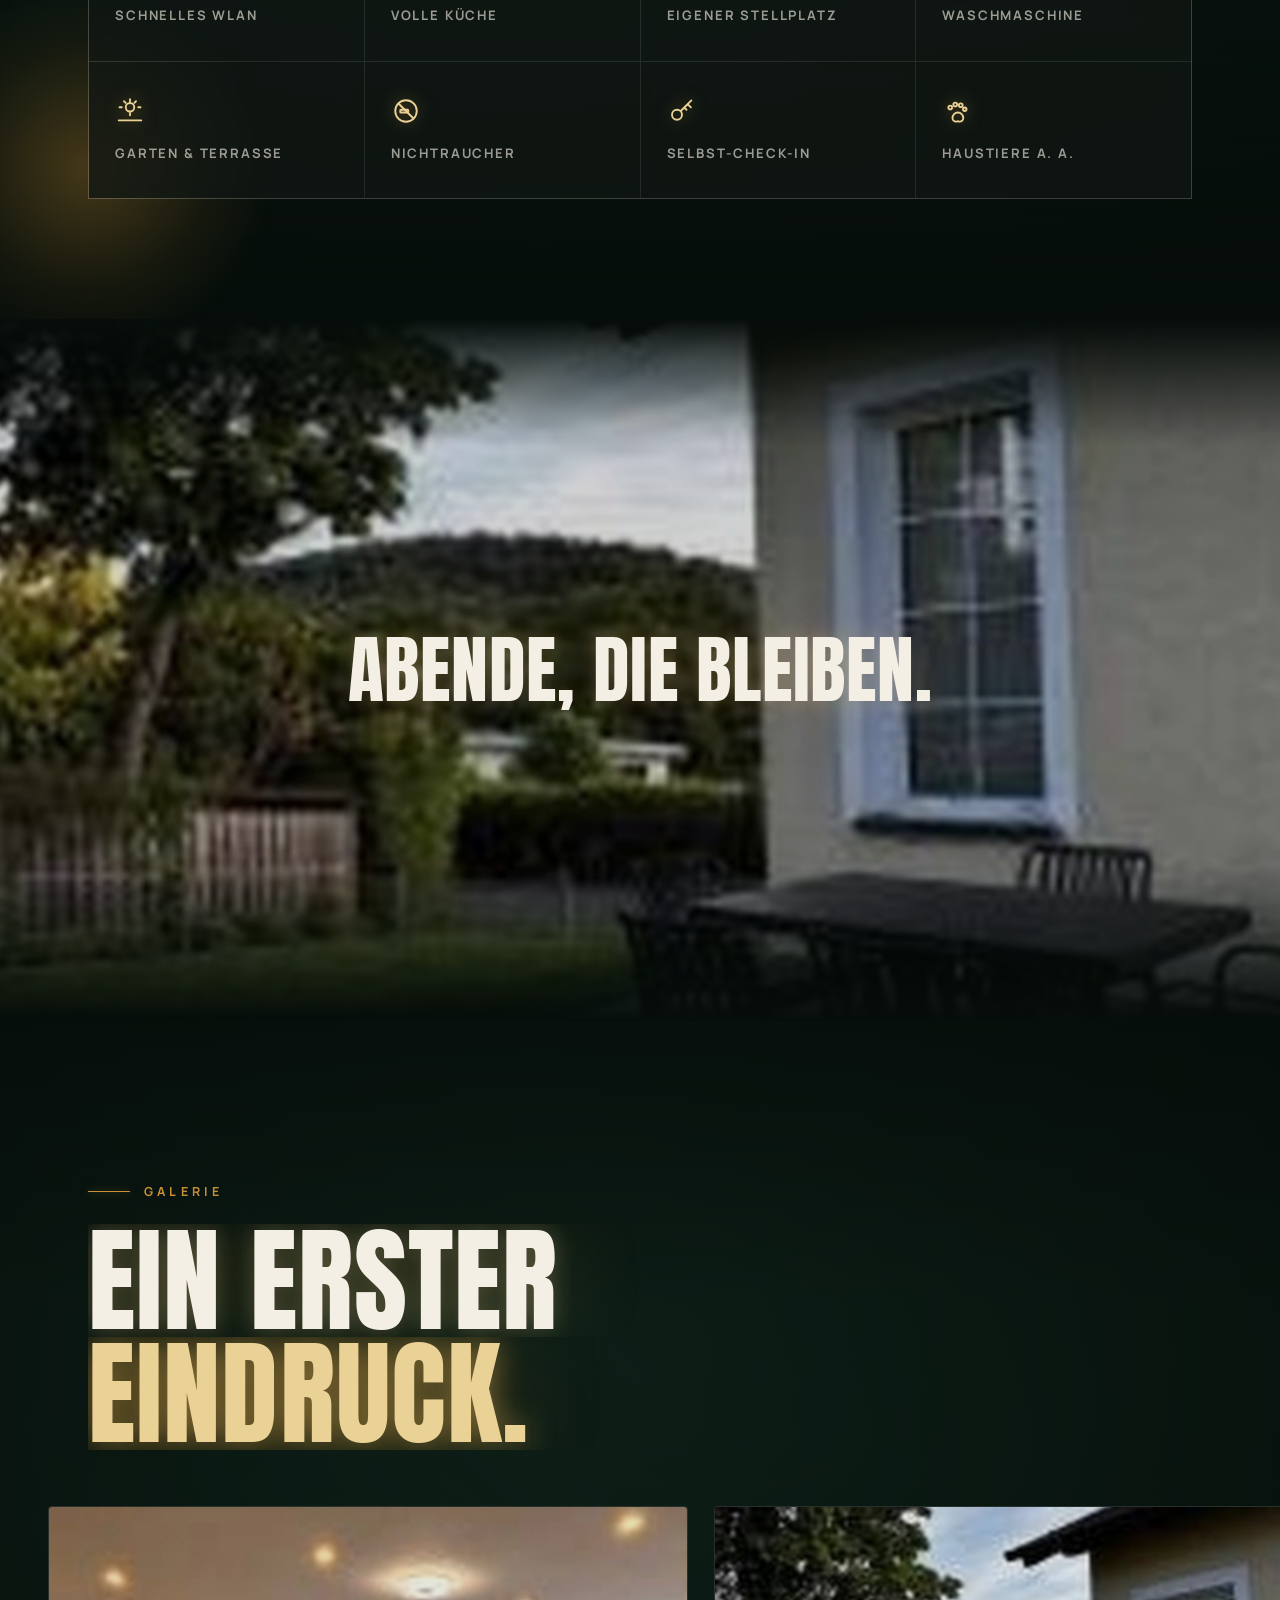
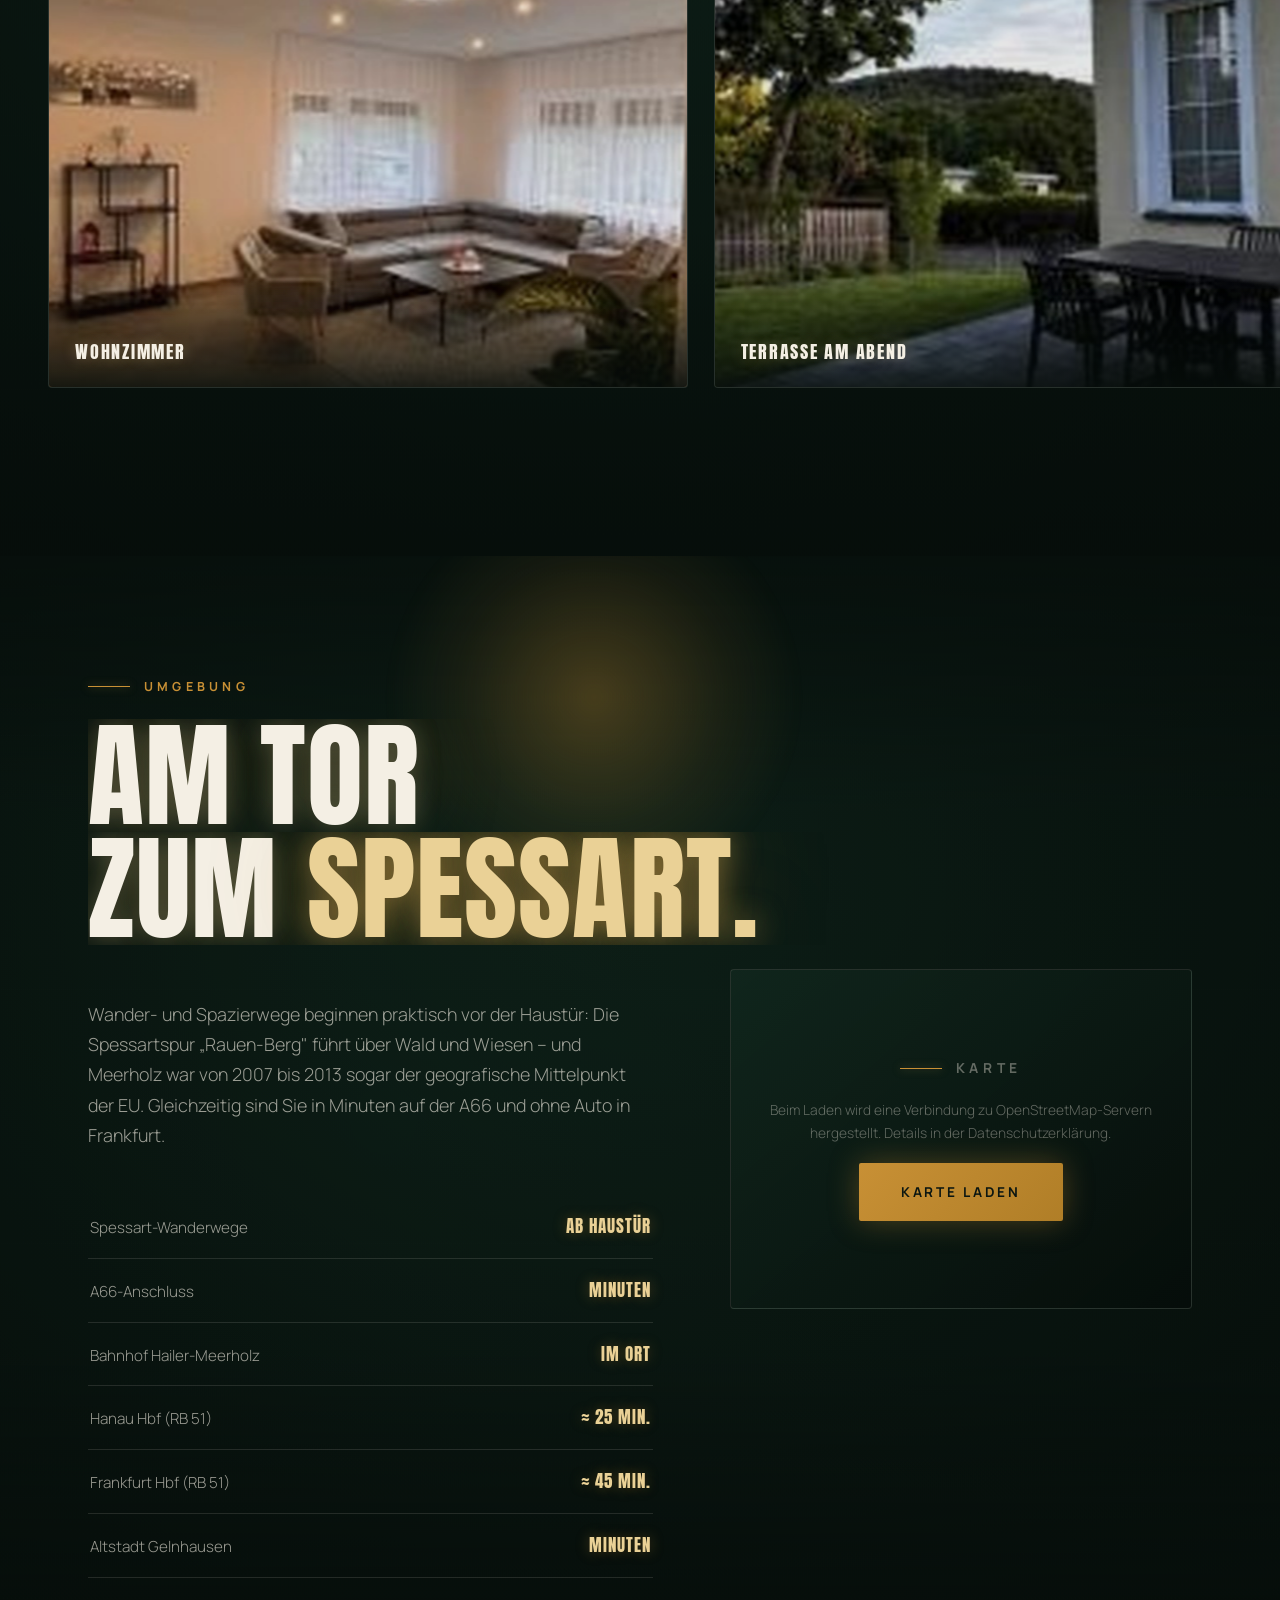
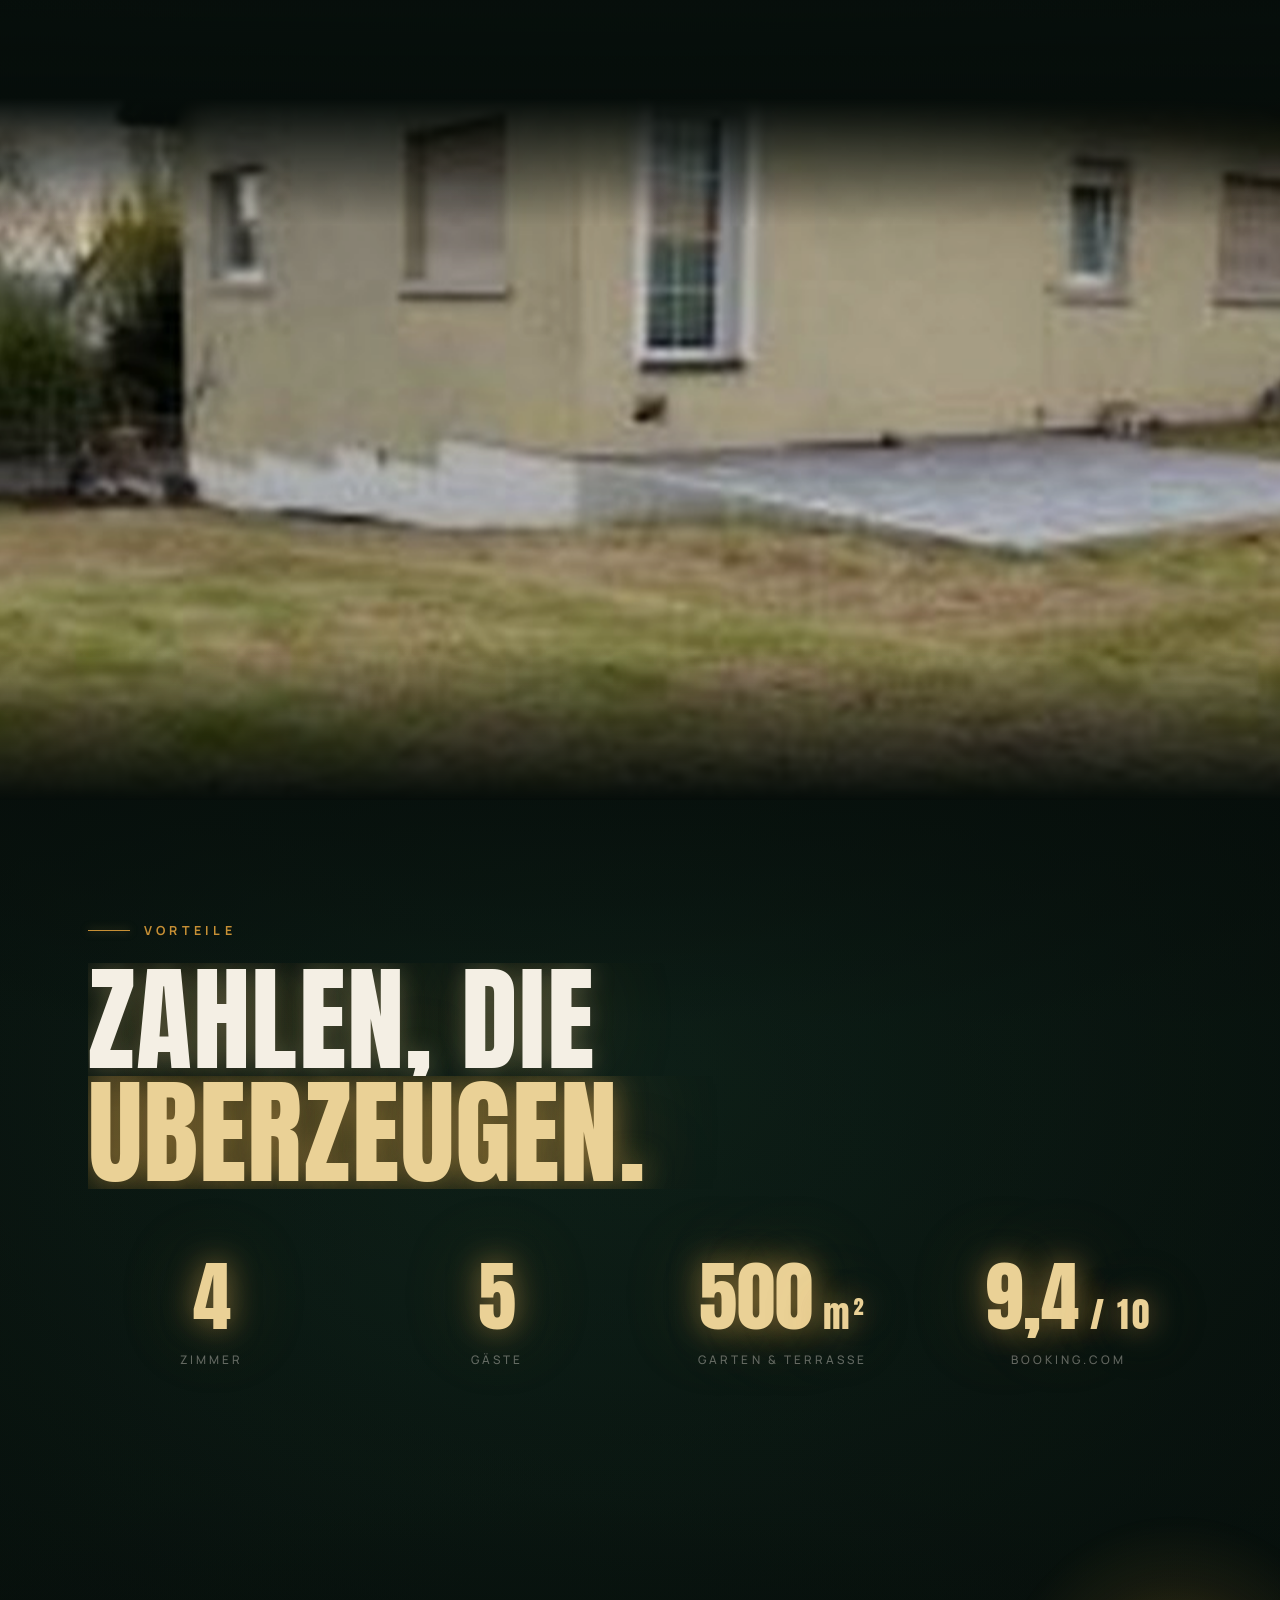
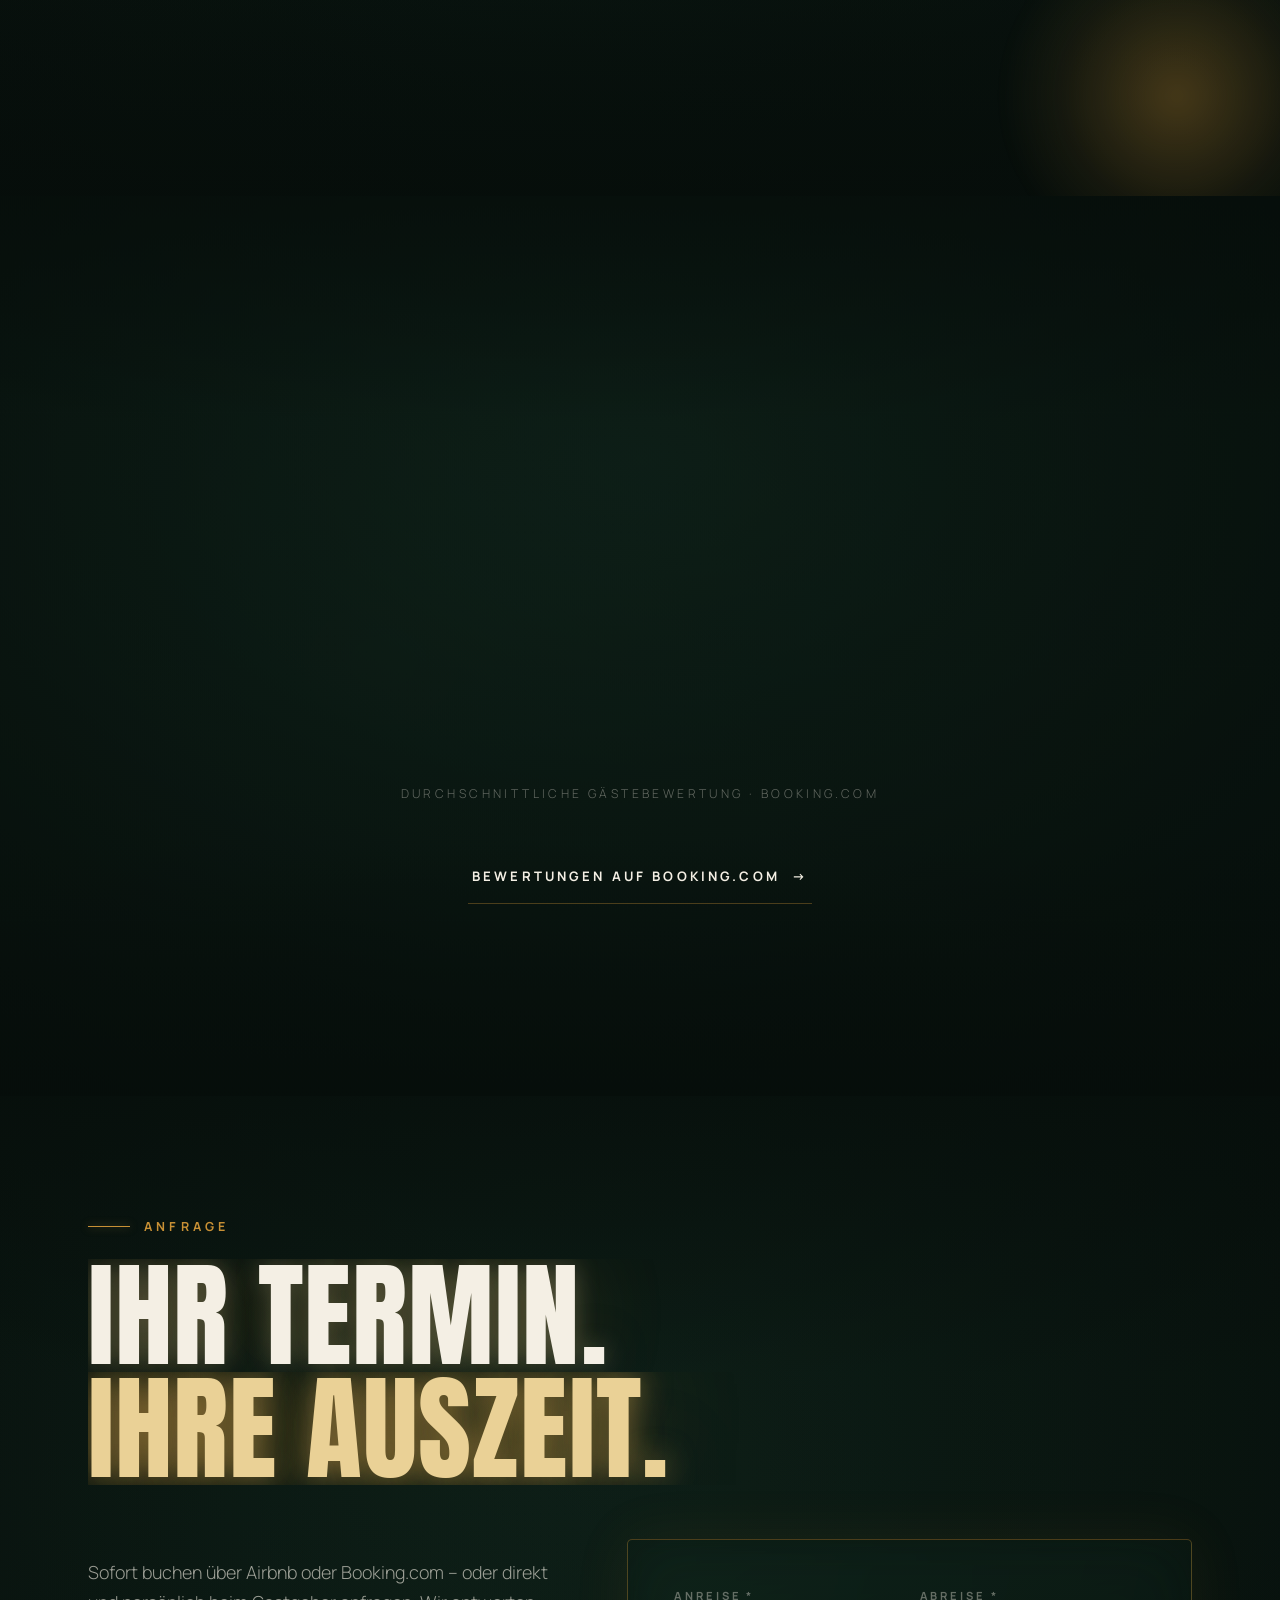
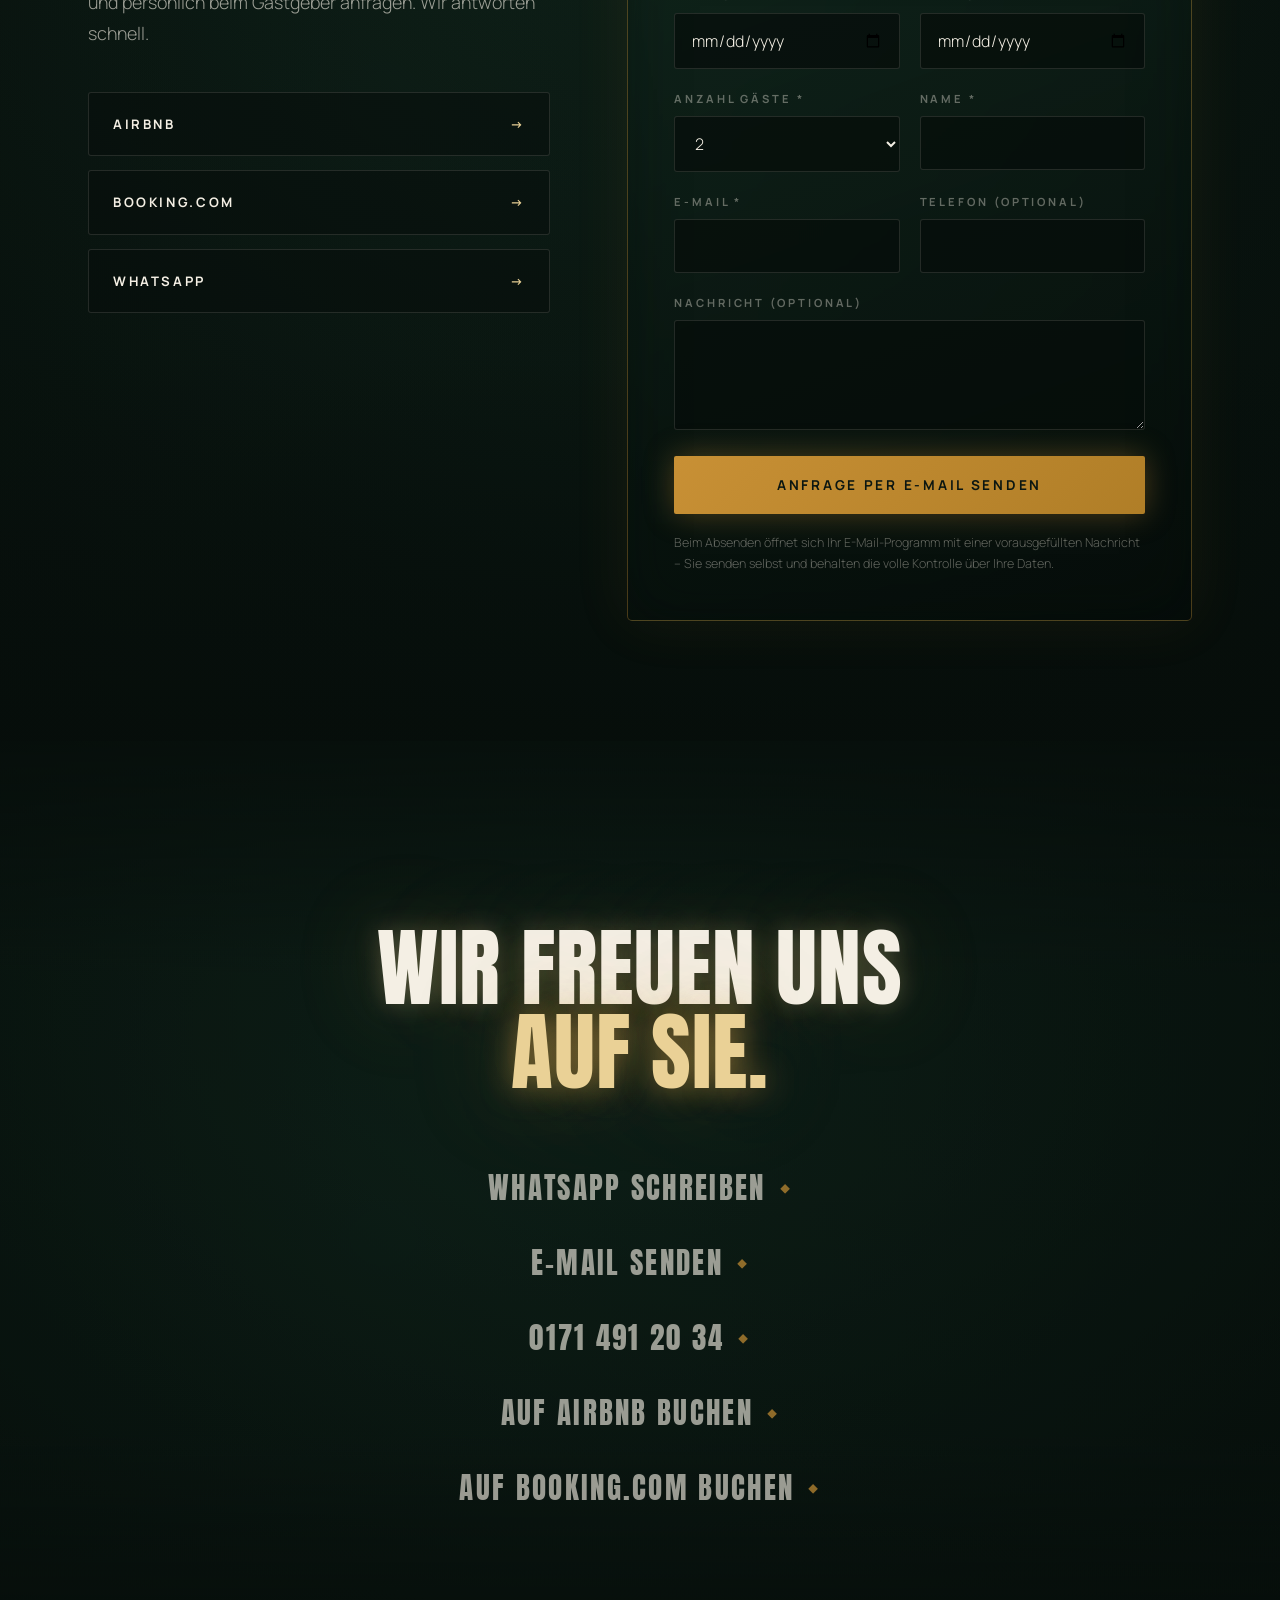
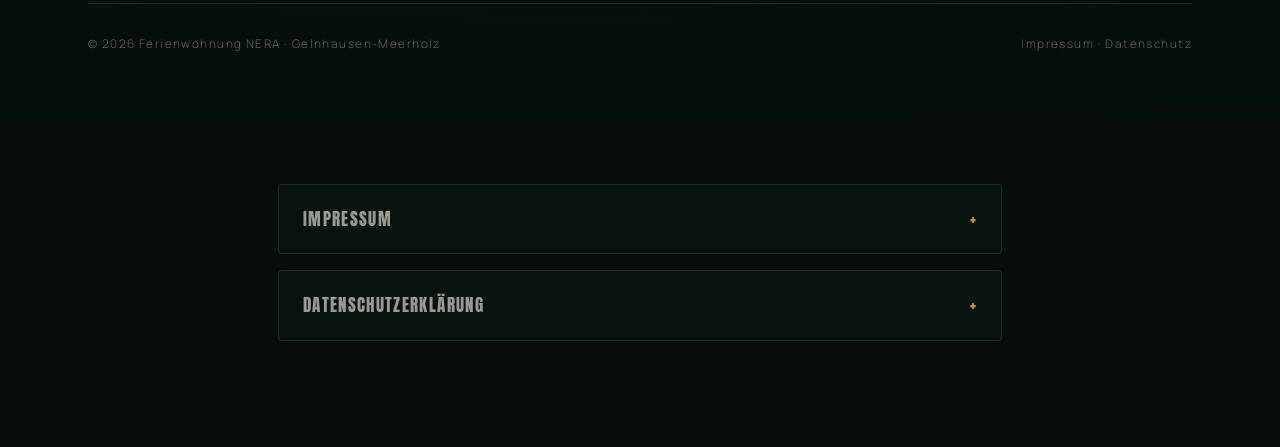
==== commit 4f6f97d2: "Rebuild site as dark cinematic experience modeled on reference video Complete redesign inspired by t" ====
--- a/index.html
+++ b/index.html
@@ -1,1409 +1,1202 @@
-<!doctype html>
+<!DOCTYPE html>
 <html lang="de">
 <head>
 <meta charset="UTF-8">
 <meta name="viewport" content="width=device-width, initial-scale=1.0">
-<meta name="theme-color" content="#122A21">
-<title>Ferienwohnung NERA · Gelnhausen-Meerholz | Ruhig wohnen am Spessart</title>
-<meta name="description" content="Ferienwohnung NERA in Gelnhausen-Meerholz am Rande des Spessarts: 4 Zimmer für bis zu 5 Gäste, 500 m² Garten, eigener Stellplatz, 9,4/10 Gästebewertung. Wanderwege ab Haustür, schnell in Hanau und Frankfurt. Jetzt Verfügbarkeit prüfen.">
-<link rel="icon" href="data:image/svg+xml,%3Csvg xmlns='http://www.w3.org/2000/svg' viewBox='0 0 64 64'%3E%3Crect width='64' height='64' rx='12' fill='%23122A21'/%3E%3Ctext x='32' y='44' font-family='Georgia,serif' font-size='36' font-weight='bold' fill='%23C89035' text-anchor='middle'%3EN%3C/text%3E%3C/svg%3E">
+<title>Ferienwohnung NERA · Gelnhausen-Meerholz — Ruhe. Neu entdeckt.</title>
+<meta name="description" content="Exklusive Ferienwohnung NERA am Rand des Spessarts: 4 Zimmer für bis zu 5 Gäste, 500 m² Garten, eigener Stellplatz, 9,4/10 auf Booking.com. Frankfurt in 45 Minuten.">
+<meta property="og:title" content="Ferienwohnung NERA — Ruhe. Neu entdeckt.">
+<meta property="og:description" content="Exklusive Ferienwohnung am Tor zum Spessart. 4 Zimmer, 500 m² Garten, Premium-Ausstattung.">
+<meta property="og:type" content="website">
+<meta name="theme-color" content="#060D0A">
+<link rel="preconnect" href="https://fonts.googleapis.com">
+<link rel="preconnect" href="https://fonts.gstatic.com" crossorigin>
+<link href="https://fonts.googleapis.com/css2?family=Anton&family=Manrope:wght@300;400;500;700&display=swap" rel="stylesheet">
 <script type="application/ld+json">
 {
   "@context": "https://schema.org",
   "@type": "LodgingBusiness",
   "name": "Ferienwohnung NERA",
-  "description": "Ferienwohnung in Gelnhausen-Meerholz am Rande des Spessarts. 4 Zimmer für bis zu 5 Gäste, 500 m² Garten, eigener Stellplatz.",
-  "address": {
-    "@type": "PostalAddress",
-    "addressLocality": "Gelnhausen-Meerholz",
-    "postalCode": "63571",
-    "addressCountry": "DE"
-  },
+  "description": "Exklusive Ferienwohnung mit 4 Zimmern für bis zu 5 Gäste, 500 m² Garten mit Terrasse und Balkon, eigener Stellplatz. Am Rand des Naturparks Hessischer Spessart.",
+  "address": {"@type": "PostalAddress", "addressLocality": "Gelnhausen-Meerholz", "addressRegion": "Hessen", "addressCountry": "DE"},
   "telephone": "+491714912034",
-  "email": "edison.hoti@web.de"
+  "email": "edison.hoti@web.de",
+  "aggregateRating": {"@type": "AggregateRating", "ratingValue": "9.4", "bestRating": "10", "ratingCount": "1"},
+  "amenityFeature": [
+    {"@type": "LocationFeatureSpecification", "name": "WLAN"},
+    {"@type": "LocationFeatureSpecification", "name": "Eigener Stellplatz"},
+    {"@type": "LocationFeatureSpecification", "name": "Garten mit Terrasse"},
+    {"@type": "LocationFeatureSpecification", "name": "Voll ausgestattete Küche"}
+  ]
 }
-
 </script>
 <style>
   :root{
-    /* Markenfarben — abgeleitet aus dem NERA-Logo */
-    --paper:#F8F5EF;
-    --paper-2:#EFEAE0;
-    --ink:#1D211E;
-    --ink-soft:rgba(29,33,30,0.66);
-    --pine:#1C3A2E;
-    --pine-deep:#122A21;
-    --pine-mist:rgba(28,58,46,0.08);
-    --brass:#C89035;
-    --brass-deep:#A8761F;
-    --brass-soft:#EAD196;
-    --line:rgba(29,33,30,0.14);
-    --line-light:rgba(248,245,239,0.22);
+    --bg:#060D0A;
+    --bg-2:#0A1611;
+    --pine:#12291F;
+    --pine-soft:rgba(28,58,46,0.5);
+    --gold:#C89035;
+    --gold-bright:#EAD196;
+    --gold-hot:#FFD98A;
+    --gold-glow:rgba(216,166,80,0.55);
+    --cream:#F4EFE4;
+    --cream-dim:rgba(244,239,228,0.62);
+    --cream-faint:rgba(244,239,228,0.38);
+    --line-gold:rgba(200,144,53,0.35);
+    --line-faint:rgba(244,239,228,0.12);
     --wa:#25D366;
-    --warn:#B23B33;
-    --maxw:1140px;
-    --serif:'Palatino Linotype', Palatino, Georgia, 'Times New Roman', serif;
-    --sans:-apple-system, BlinkMacSystemFont, 'Segoe UI', Roboto, Helvetica, Arial, sans-serif;
-    --mono:'SFMono-Regular', ui-monospace, Consolas, Menlo, monospace;
-    --coin-img:url("[data-uri]");
-  }
-
+    --maxw:1200px;
+    --display:'Anton', 'Arial Narrow', Impact, sans-serif;
+    --body:'Manrope', -apple-system, BlinkMacSystemFont, 'Segoe UI', sans-serif;
+  }
   *{box-sizing:border-box;}
-  html{scroll-behavior:smooth;scroll-padding-top:84px;}
+  html{scroll-behavior:smooth;scroll-padding-top:70px;}
   body{
     margin:0;
-    background:var(--paper);
-    color:var(--ink);
-    font-family:var(--sans);
+    background:var(--bg);
+    color:var(--cream);
+    font-family:var(--body);
     font-size:16.5px;
-    line-height:1.65;
+    font-weight:300;
+    line-height:1.7;
     -webkit-font-smoothing:antialiased;
-    text-rendering:optimizeLegibility;
-  }
-  h1,h2,h3{
-    font-family:var(--serif);
-    font-weight:700;
-    line-height:1.12;
-    margin:0 0 0.5em;
-    letter-spacing:-0.015em;
-    color:var(--ink);
-  }
-  p{margin:0 0 1em;}
-  a{color:inherit;text-decoration:none;}
+    overflow-x:hidden;
+  }
+  ::selection{background:var(--gold);color:var(--bg);}
   img{max-width:100%;display:block;}
-  ul{margin:0;padding:0;list-style:none;}
-  ::selection{background:var(--brass);color:#fff;}
-  :focus-visible{outline:2px solid var(--brass);outline-offset:3px;}
-  .wrap{max-width:var(--maxw);margin:0 auto;padding:0 24px;}
-
-  .overline{
-    font-family:var(--mono);
+  a{color:var(--gold-bright);}
+
+  /* ---------- typografie ---------- */
+  .display{
+    font-family:var(--display);
+    font-weight:400;
     text-transform:uppercase;
-    letter-spacing:0.16em;
-    font-size:0.7rem;
-    color:var(--brass-deep);
-    display:block;
-    margin-bottom:1em;
-  }
-  .overline--light{color:var(--brass-soft);}
-
-  /* ---------- reveal ---------- */
-  .reveal{opacity:0;transform:translateY(16px);transition:opacity .65s ease,transform .65s ease;}
-  .reveal.is-visible{opacity:1;transform:translateY(0);}
-
-  /* ---------- buttons ---------- */
-  .btn{
-    display:inline-flex;
-    align-items:center;
-    gap:10px;
-    padding:15px 26px;
-    font-family:var(--mono);
-    font-size:0.8rem;
-    font-weight:700;
-    text-transform:uppercase;
-    letter-spacing:0.08em;
-    border:1.5px solid transparent;
-    border-radius:3px;
-    cursor:pointer;
-    transition:background .2s ease,color .2s ease,border-color .2s ease,transform .2s ease,box-shadow .2s ease;
-  }
-  .btn:hover{transform:translateY(-2px);box-shadow:0 10px 22px rgba(18,42,33,0.18);}
-  .btn:active{transform:translateY(0) scale(0.98);box-shadow:none;}
-  .btn--primary{background:var(--brass);color:var(--pine-deep);border-color:var(--brass);}
-  .btn--primary:hover{background:var(--brass-soft);border-color:var(--brass-soft);}
-  .btn--ghost-light{border-color:var(--line-light);color:var(--paper);}
-  .btn--ghost-light:hover{background:var(--paper);color:var(--pine-deep);border-color:var(--paper);}
-  .btn--ghost-dark{border-color:var(--ink);color:var(--ink);}
-  .btn--ghost-dark:hover{background:var(--ink);color:var(--paper);}
-  .btn--whatsapp{background:var(--wa);color:#08351C;border-color:var(--wa);}
-  .btn--whatsapp:hover{background:#1EBE5A;border-color:#1EBE5A;}
-  .btn .arr{transition:transform .2s ease;}
-  .btn:hover .arr{transform:translateX(3px);}
+    line-height:0.98;
+    letter-spacing:0.01em;
+    margin:0;
+    color:var(--cream);
+    text-shadow:0 0 24px rgba(234,209,150,0.28), 0 0 90px rgba(200,144,53,0.22);
+  }
+  .display em{font-style:normal;color:var(--gold-bright);text-shadow:0 0 30px var(--gold-glow), 0 0 100px rgba(200,144,53,0.35);}
+  .scene h2.display, .scene h1.display{font-size:clamp(3rem, 9vw, 7.5rem);}
+  .kicker{
+    font-family:var(--body);font-weight:700;
+    font-size:0.78rem;letter-spacing:0.34em;text-transform:uppercase;
+    color:var(--gold);margin:0 0 22px;
+    display:flex;align-items:center;gap:14px;
+  }
+  .kicker::before{content:"";width:42px;height:1px;background:var(--gold);box-shadow:0 0 8px var(--gold-glow);flex:none;}
+  .lede{font-size:clamp(1rem, 1.4vw, 1.15rem);color:var(--cream-dim);max-width:34em;font-weight:300;}
+
+  /* ---------- fixe ebenen ---------- */
+  .scroll-progress{
+    position:fixed;top:0;left:0;z-index:120;
+    height:2px;width:0%;
+    background:linear-gradient(90deg, var(--gold), var(--gold-bright));
+    box-shadow:0 0 10px var(--gold-glow);
+    pointer-events:none;
+  }
+  .dust-canvas{
+    position:fixed;inset:0;width:100%;height:100%;
+    z-index:60;pointer-events:none;mix-blend-mode:screen;
+  }
 
   /* ---------- header ---------- */
   .site-header{
-    position:sticky;top:0;z-index:70;
-    background:rgba(248,245,239,0.88);
-    backdrop-filter:blur(10px);
-    -webkit-backdrop-filter:blur(10px);
-    border-bottom:1px solid var(--line);
-    transition:box-shadow .3s ease;
-  }
-  .site-header.is-scrolled{box-shadow:0 6px 24px rgba(29,33,30,0.10);}
-  .site-header .wrap{
+    position:fixed;top:0;left:0;right:0;z-index:100;
+    padding:22px clamp(20px, 4vw, 48px);
     display:flex;align-items:center;justify-content:space-between;
-    height:68px;
+    transition:background 0.5s ease, padding 0.4s ease;
+  }
+  .site-header.is-scrolled{
+    background:linear-gradient(180deg, rgba(6,13,10,0.92), rgba(6,13,10,0));
+    padding-top:14px;padding-bottom:14px;
   }
   .logo{
-    font-family:var(--serif);
-    font-weight:700;
-    font-size:1.35rem;
-    letter-spacing:0.01em;
-    color:var(--pine-deep);
-  }
-  .logo span{color:var(--brass);}
-  .nav-desktop{display:flex;gap:26px;align-items:center;}
-  .nav-desktop a{
-    font-family:var(--mono);
-    font-size:0.74rem;
-    text-transform:uppercase;
-    letter-spacing:0.1em;
-    color:var(--ink);
-    position:relative;
-    padding-bottom:3px;
-  }
-  .nav-desktop a::after{
-    content:"";position:absolute;left:0;bottom:-1px;
-    width:0;height:1.5px;background:var(--brass-deep);
-    transition:width .25s ease;
-  }
-  .nav-desktop a:hover::after{width:100%;}
-  .nav-desktop .btn{padding:10px 18px;font-size:0.72rem;}
-  .nav-desktop .btn::after{display:none;}
-  .nav-toggle{
-    display:none;background:none;border:none;cursor:pointer;padding:10px;
-    z-index:90;
-  }
-  .nav-toggle span{
-    display:block;width:24px;height:2px;background:var(--ink);margin:5px 0;
-    transition:transform .3s ease,opacity .3s ease;
-  }
-  body.nav-open .nav-toggle span:nth-child(1){transform:translateY(7px) rotate(45deg);}
-  body.nav-open .nav-toggle span:nth-child(2){opacity:0;}
-  body.nav-open .nav-toggle span:nth-child(3){transform:translateY(-7px) rotate(-45deg);}
-
-  .nav-panel{
-    position:fixed;inset:0;z-index:80;
-    background:var(--paper);
-    display:flex;flex-direction:column;justify-content:center;
-    padding:0 32px;
-    opacity:0;visibility:hidden;transform:translateY(-10px);
-    transition:opacity .3s ease,transform .3s ease,visibility .3s;
-  }
-  body.nav-open .nav-panel{opacity:1;visibility:visible;transform:translateY(0);}
-  body.nav-open{overflow:hidden;}
-  .nav-panel a{
-    font-family:var(--serif);
-    font-size:2rem;
-    font-weight:700;
-    color:var(--pine-deep);
-    padding:14px 0;
-    border-bottom:1px solid var(--line);
-  }
-  .nav-panel a:last-child{border-bottom:none;}
-  .nav-panel .nav-panel__cta{
-    color:var(--brass-deep);
-  }
-  @media (max-width:860px){
-    .nav-desktop{display:none;}
-    .nav-toggle{display:block;}
-  }
+    font-family:var(--display);font-size:1.5rem;letter-spacing:0.14em;
+    color:var(--cream);text-decoration:none;
+    text-shadow:0 0 18px rgba(234,209,150,0.35);
+  }
+  .logo span{color:var(--gold-bright);}
+  .burger{
+    width:52px;height:52px;border-radius:50%;
+    border:1px solid var(--line-gold);
+    background:rgba(6,13,10,0.4);
+    cursor:pointer;display:flex;flex-direction:column;align-items:center;justify-content:center;gap:6px;
+    transition:border-color 0.3s ease, box-shadow 0.3s ease;
+  }
+  .burger:hover{border-color:var(--gold-bright);box-shadow:0 0 18px rgba(200,144,53,0.35);}
+  .burger span{display:block;width:20px;height:1.5px;background:var(--cream);transition:transform 0.35s ease, opacity 0.3s ease;}
+  body.menu-open .burger span:nth-child(1){transform:translateY(7.5px) rotate(45deg);}
+  body.menu-open .burger span:nth-child(2){opacity:0;}
+  body.menu-open .burger span:nth-child(3){transform:translateY(-7.5px) rotate(-45deg);}
+
+  /* ---------- fullscreen-menü ---------- */
+  .menu-overlay{
+    position:fixed;inset:0;z-index:90;
+    background:#060D0A radial-gradient(130% 120% at 50% 0%, rgba(18,41,31,0.9) 0%, rgba(6,13,10,0) 70%);
+    display:flex;flex-direction:column;align-items:center;justify-content:center;gap:6px;
+    opacity:0;visibility:hidden;transition:opacity 0.5s ease, visibility 0.5s ease;
+  }
+  body.menu-open .menu-overlay{opacity:1;visibility:visible;}
+  .menu-overlay a{
+    font-family:var(--display);text-transform:uppercase;text-decoration:none;
+    font-size:clamp(1.7rem, 5.4vh, 3rem);letter-spacing:0.05em;
+    color:var(--cream-dim);padding:4px 18px;
+    transform:translateY(24px);opacity:0;
+    transition:color 0.3s ease, text-shadow 0.3s ease, transform 0.55s cubic-bezier(0.22,1,0.36,1), opacity 0.55s ease;
+  }
+  body.menu-open .menu-overlay a{transform:translateY(0);opacity:1;}
+  .menu-overlay a:hover{color:var(--gold-bright);text-shadow:0 0 26px var(--gold-glow);}
+  .menu-overlay a:nth-child(1){transition-delay:0.06s;} .menu-overlay a:nth-child(2){transition-delay:0.11s;}
+  .menu-overlay a:nth-child(3){transition-delay:0.16s;} .menu-overlay a:nth-child(4){transition-delay:0.21s;}
+  .menu-overlay a:nth-child(5){transition-delay:0.26s;} .menu-overlay a:nth-child(6){transition-delay:0.31s;}
+  .menu-overlay a:nth-child(7){transition-delay:0.36s;}
+
+  /* ---------- szenen (full-viewport kapitel) ---------- */
+  .scene{
+    position:relative;overflow:hidden;
+    min-height:100vh;min-height:100dvh;
+    display:flex;align-items:center;
+    padding:120px 0;
+  }
+  .scene__bg{
+    position:absolute;inset:-6% 0;
+    z-index:0;pointer-events:none;
+    background:radial-gradient(120% 100% at 50% 30%, var(--pine) 0%, var(--bg-2) 55%, var(--bg) 100%);
+    will-change:transform;
+  }
+  .scene__bg video{
+    position:absolute;top:50%;left:50%;
+    min-width:100%;min-height:100%;width:auto;height:auto;
+    transform:translate(-50%,-50%) scale(var(--vscale, 1.12));
+    object-fit:cover;
+    opacity:0;transition:opacity 2s ease;
+    will-change:transform;
+  }
+  .scene__bg.is-playing video{opacity:var(--scene-video-opacity, 0.5);}
+  .scene__bg::after{
+    content:"";position:absolute;inset:0;
+    background:
+      linear-gradient(180deg, rgba(6,13,10,0.85) 0%, rgba(6,13,10,0.25) 26%, rgba(6,13,10,0.25) 68%, rgba(6,13,10,0.92) 100%),
+      radial-gradient(90% 90% at 30% 50%, transparent 0%, rgba(6,13,10,0.55) 100%);
+  }
+  .scene > .wrap{position:relative;z-index:2;}
+  .wrap{width:100%;max-width:var(--maxw);margin:0 auto;padding:0 clamp(20px, 4.5vw, 48px);}
+
+  /* leuchtende orbs in szenen */
+  .glow-orb{
+    position:absolute;border-radius:50%;pointer-events:none;z-index:1;
+    background:radial-gradient(circle, rgba(200,144,53,0.32) 0%, rgba(200,144,53,0.08) 45%, transparent 70%);
+    filter:blur(6px);
+    animation:orbFloat 16s ease-in-out infinite;
+  }
+  @keyframes orbFloat{
+    0%,100%{transform:translate(0,0) scale(1);}
+    50%{transform:translate(3%,-7%) scale(1.15);}
+  }
+
+  /* ---------- reveals ---------- */
+  .reveal{opacity:0;transform:translateY(46px);transition:opacity 0.9s ease, transform 0.9s cubic-bezier(0.22,1,0.36,1);}
+  .reveal.is-visible{opacity:1;transform:none;}
+  .reveal-line{display:block;overflow:hidden;}
+  .reveal-line > span{display:block;transform:translateY(110%);transition:transform 1s cubic-bezier(0.22,1,0.36,1);}
+  .is-visible .reveal-line > span, .reveal-line.is-visible > span{transform:translateY(0);}
+  .reveal-line:nth-child(2) > span{transition-delay:0.1s;}
+  .reveal-line:nth-child(3) > span{transition-delay:0.2s;}
+  .d1{transition-delay:0.15s;} .d2{transition-delay:0.3s;} .d3{transition-delay:0.45s;} .d4{transition-delay:0.6s;}
+
+  /* ---------- buttons ---------- */
+  .btn-ring{
+    display:inline-flex;align-items:center;justify-content:center;text-align:center;
+    width:168px;height:168px;border-radius:50%;
+    border:1px solid var(--line-gold);
+    color:var(--cream);text-decoration:none;
+    font-weight:700;font-size:0.8rem;letter-spacing:0.22em;text-transform:uppercase;
+    padding:26px;position:relative;
+    transition:border-color 0.4s ease, box-shadow 0.4s ease, transform 0.4s ease, background 0.4s ease;
+    background:rgba(6,13,10,0.3);
+  }
+  .btn-ring::before{
+    content:"";position:absolute;inset:8px;border-radius:50%;
+    border:1px dashed rgba(200,144,53,0.3);
+    transition:transform 8s linear;
+  }
+  .btn-ring:hover{
+    border-color:var(--gold-bright);
+    box-shadow:0 0 34px rgba(200,144,53,0.4), inset 0 0 24px rgba(200,144,53,0.12);
+    transform:scale(1.045);
+    background:rgba(18,41,31,0.5);
+  }
+  .btn-ring:hover::before{transform:rotate(180deg);}
+  .btn-line{
+    display:inline-flex;align-items:center;gap:12px;
+    color:var(--cream);text-decoration:none;
+    font-weight:700;font-size:0.82rem;letter-spacing:0.24em;text-transform:uppercase;
+    padding:16px 4px;border-bottom:1px solid var(--line-gold);
+    transition:color 0.3s ease, border-color 0.3s ease, text-shadow 0.3s ease, gap 0.3s ease;
+  }
+  .btn-line:hover{color:var(--gold-bright);border-color:var(--gold-bright);text-shadow:0 0 18px var(--gold-glow);gap:18px;}
+  .btn-line .arr{transition:transform 0.3s ease;}
+  .btn-line:hover .arr{transform:translateX(6px);}
+  .btn-solid{
+    display:inline-block;text-decoration:none;cursor:pointer;
+    background:linear-gradient(135deg, var(--gold), #B07E27);
+    color:#0B1611;font-weight:700;font-size:0.85rem;letter-spacing:0.2em;text-transform:uppercase;
+    padding:20px 42px;border:none;border-radius:2px;
+    box-shadow:0 0 30px rgba(200,144,53,0.35);
+    transition:box-shadow 0.35s ease, transform 0.35s ease;
+    font-family:var(--body);
+  }
+  .btn-solid:hover{box-shadow:0 0 48px rgba(200,144,53,0.6);transform:translateY(-2px);}
 
   /* ---------- hero ---------- */
-  .hero{
-    position:relative;
-    background:
-      radial-gradient(110% 130% at 85% 10%, #1C3A2E 0%, var(--pine-deep) 55%, #0B1D16 100%);
-    color:var(--paper);
-    padding:88px 0 72px;
-    overflow:hidden;
-  }
-  .hero__canvas{
-    position:absolute;inset:0;
-    width:100%;height:100%;
-    z-index:0;
-    opacity:0;
-    transition:opacity 1.2s ease;
-    pointer-events:none;
-    -webkit-mask-image:linear-gradient(to right, transparent 0%, transparent 40%, black 58%);
-    mask-image:linear-gradient(to right, transparent 0%, transparent 40%, black 58%);
-  }
-  .hero__canvas.is-ready{opacity:1;}
-  .hero__grid{
-    position:relative;z-index:1;
-    display:grid;
-    grid-template-columns:1.08fr 0.92fr;
-    gap:48px;
-    align-items:center;
-  }
-  .hero__inner{max-width:620px;position:relative;z-index:1;}
-  .hero h1{
-    font-size:clamp(2.5rem, 5.6vw, 3.9rem);
-    color:var(--paper);
-    margin-bottom:0.4em;
-  }
-  .hero h1 em{font-style:italic;color:var(--brass-soft);}
-  .hero__lede{
-    font-size:1.12rem;
-    line-height:1.7;
-    color:rgba(248,245,239,0.86);
-    max-width:520px;
-  }
-  .hero__cta{display:flex;gap:14px;flex-wrap:wrap;margin-top:30px;}
+  .hero{padding-top:0;padding-bottom:0;}
+  .hero .wrap{padding-top:100px;padding-bottom:120px;}
+  .hero h1.display{font-size:clamp(3.6rem, 12vw, 10rem);}
+  .hero__lede{margin:34px 0 44px;}
+  .hero__cta{display:flex;align-items:center;gap:clamp(24px, 4vw, 48px);flex-wrap:wrap;}
   .hero__trust{
-    display:flex;flex-wrap:wrap;gap:8px 22px;
-    margin-top:26px;
-    font-family:var(--mono);
-    font-size:0.74rem;
-    letter-spacing:0.04em;
-    color:rgba(248,245,239,0.75);
-  }
-  .hero__trust li{display:flex;align-items:center;gap:8px;}
-  .hero__trust li::before{
-    content:"";width:5px;height:5px;border-radius:50%;
-    background:var(--brass);flex:none;
-  }
-  .hero__trust .rating{color:var(--brass-soft);font-weight:700;}
-
-  @keyframes heroRise{
-    from{opacity:0;transform:translateY(22px);}
-    to{opacity:1;transform:translateY(0);}
-  }
-  .hero__inner > *{opacity:0;animation:heroRise .8s ease forwards;}
-  .hero__inner > .overline{animation-delay:.08s;}
-  .hero__inner > h1{animation-delay:.2s;}
-  .hero__inner > .hero__lede{animation-delay:.34s;}
-  .hero__inner > .hero__cta{animation-delay:.48s;}
-  .hero__inner > .hero__trust{animation-delay:.6s;}
-  .hero__coin{opacity:0;animation:heroRise .9s ease .3s forwards;}
-
-  /* ---------- 3d coin ---------- */
-  .hero__coin{
-    display:flex;justify-content:center;align-items:center;
-    perspective:1100px;position:relative;
-  }
-  .hero__coin::before{
-    content:"";position:absolute;
-    width:135%;height:135%;
-    background:radial-gradient(circle, rgba(200,144,53,0.14) 0%, transparent 62%);
-    pointer-events:none;
-  }
-  .coin{
-    position:relative;
-    width:clamp(170px, 23vw, 250px);
-    height:clamp(170px, 23vw, 250px);
-    transform-style:preserve-3d;
-    animation:coinSpin 11s linear infinite;
-  }
-  .coin:hover{animation-play-state:paused;}
-  @keyframes coinSpin{
-    from{transform:rotateY(0deg);}
-    to{transform:rotateY(360deg);}
-  }
-  .coin__layer{
-    position:absolute;inset:0;border-radius:50%;
-    background:radial-gradient(circle at 40% 35%, #E3B662 0%, var(--brass) 45%, #7A5A1B 100%);
-  }
-  .coin__face{
-    position:absolute;inset:0;border-radius:50%;
-    overflow:hidden;
-    backface-visibility:hidden;
-    border:6px solid var(--brass);
-    background-color:#F5EFE3;
-    background-image:var(--coin-img);
-    background-size:cover;
-    background-position:center;
-    box-shadow:inset 0 0 0 2px rgba(255,255,255,0.5);
-  }
-  .coin__face--front{transform:translateZ(8px);}
-  .coin__face--back{transform:rotateY(180deg) translateZ(8px);}
-  .coin__shadow{
-    position:absolute;left:50%;bottom:-32px;
-    width:68%;height:16px;
-    transform:translateX(-50%);
-    background:radial-gradient(ellipse, rgba(0,0,0,0.45) 0%, transparent 70%);
-    filter:blur(4px);
-  }
-
-  /* ---------- stats ---------- */
-  .stats{background:var(--paper);border-bottom:1px solid var(--line);}
-  .stats .wrap{
-    display:grid;grid-template-columns:repeat(4,1fr);
-    padding:34px 24px;
-  }
-  .stat{text-align:center;border-left:1px solid var(--line);padding:6px 10px;}
-  .stat:first-child{border-left:none;}
+    list-style:none;display:flex;gap:28px;flex-wrap:wrap;
+    margin:56px 0 0;padding:0;
+    font-size:0.8rem;letter-spacing:0.18em;text-transform:uppercase;color:var(--cream-faint);font-weight:500;
+  }
+  .hero__trust li{display:flex;align-items:center;gap:10px;}
+  .hero__trust li::before{content:"";width:5px;height:5px;border-radius:50%;background:var(--gold);box-shadow:0 0 8px var(--gold-glow);}
+  .hero__trust b{color:var(--gold-bright);font-weight:700;}
+  .scroll-hint{
+    position:absolute;bottom:34px;left:50%;transform:translateX(-50%);z-index:3;
+    display:flex;flex-direction:column;align-items:center;gap:10px;
+    font-size:0.66rem;letter-spacing:0.32em;text-transform:uppercase;color:var(--cream-faint);
+  }
+  .scroll-hint::after{
+    content:"";width:1px;height:52px;
+    background:linear-gradient(180deg, var(--gold), transparent);
+    animation:hintPulse 2.2s ease-in-out infinite;
+  }
+  @keyframes hintPulse{0%,100%{opacity:0.3;transform:scaleY(0.6);transform-origin:top;}50%{opacity:1;transform:scaleY(1);}}
+
+  /* ---------- ausstattung ---------- */
+  .amenity-grid{
+    display:grid;grid-template-columns:repeat(4, 1fr);gap:1px;
+    background:var(--line-faint);
+    border:1px solid var(--line-faint);
+    margin-top:64px;
+  }
+  .amenity{
+    background:rgba(6,13,10,0.72);
+    backdrop-filter:blur(6px);
+    padding:34px 26px;
+    display:flex;flex-direction:column;gap:16px;
+    transition:background 0.4s ease, box-shadow 0.4s ease;
+  }
+  .amenity:hover{background:rgba(18,41,31,0.85);box-shadow:inset 0 0 40px rgba(200,144,53,0.1);}
+  .amenity svg{width:30px;height:30px;stroke:var(--gold-bright);fill:none;stroke-width:1.5;stroke-linecap:round;stroke-linejoin:round;filter:drop-shadow(0 0 8px rgba(200,144,53,0.5));}
+  .amenity__label{font-size:0.82rem;letter-spacing:0.14em;text-transform:uppercase;font-weight:700;color:var(--cream-dim);}
+
+  /* ---------- galerie (horizontaler strip) ---------- */
+  .gallery-strip{
+    display:flex;gap:clamp(14px, 2vw, 26px);
+    overflow-x:auto;overscroll-behavior-x:contain;
+    scroll-snap-type:x mandatory;
+    padding:56px clamp(20px, 4.5vw, 48px) 26px;
+    cursor:grab;
+    scrollbar-width:none;
+  }
+  .gallery-strip::-webkit-scrollbar{display:none;}
+  .gallery-strip.is-dragging{cursor:grabbing;scroll-snap-type:none;}
+  .gallery-card{
+    flex:0 0 auto;scroll-snap-align:center;
+    width:min(78vw, 640px);
+    position:relative;overflow:hidden;border-radius:4px;
+    border:1px solid var(--line-faint);
+    background:var(--bg-2);
+  }
+  .gallery-card img{
+    width:100%;height:min(58vh, 480px);object-fit:cover;
+    transform:scale(1.08) translateY(var(--gpy, 0px));
+    transition:transform 0.8s cubic-bezier(0.22,1,0.36,1), filter 0.6s ease;
+    filter:saturate(0.92) brightness(0.9);
+    will-change:transform;
+  }
+  .gallery-card:hover img{transform:scale(1.02);filter:saturate(1) brightness(1);}
+  .gallery-card figcaption{
+    position:absolute;left:0;right:0;bottom:0;
+    padding:60px 26px 20px;
+    background:linear-gradient(180deg, transparent, rgba(6,13,10,0.88));
+    font-family:var(--display);font-size:1.1rem;letter-spacing:0.1em;text-transform:uppercase;
+    color:var(--cream);text-shadow:0 0 14px rgba(234,209,150,0.3);
+  }
+  .gallery-card{margin:0;}
+  .gallery-hint{
+    display:flex;align-items:center;gap:14px;justify-content:flex-end;
+    padding:0 clamp(20px, 4.5vw, 48px);
+    font-size:0.68rem;letter-spacing:0.3em;text-transform:uppercase;color:var(--cream-faint);
+  }
+  .gallery-hint::after{content:"⟶";color:var(--gold);font-size:1.1rem;animation:hintX 2s ease-in-out infinite;}
+  @keyframes hintX{0%,100%{transform:translateX(0);}50%{transform:translateX(8px);}}
+
+  /* ---------- volle bildflächen (emotional breaks) ---------- */
+  .image-break{
+    position:relative;overflow:hidden;
+    height:clamp(420px, 78vh, 780px);
+  }
+  .image-break img{
+    position:absolute;inset:-12% 0;
+    width:100%;height:124%;object-fit:cover;
+    transform:translateY(var(--ipy, 0px)) scale(1.05);
+    filter:saturate(0.9) brightness(0.82);
+    will-change:transform;
+  }
+  .image-break::after{
+    content:"";position:absolute;inset:0;
+    background:linear-gradient(180deg, var(--bg) 0%, transparent 18%, transparent 78%, var(--bg) 100%);
+  }
+  .image-break__caption{
+    position:absolute;z-index:2;inset:0;
+    display:flex;align-items:center;justify-content:center;text-align:center;
+    padding:0 24px;
+  }
+  .image-break__caption .display{font-size:clamp(2rem, 6vw, 4.6rem);}
+
+  /* ---------- umgebung ---------- */
+  .env-grid{display:grid;grid-template-columns:1.1fr 0.9fr;gap:clamp(36px, 6vw, 90px);align-items:start;margin-top:24px;}
+  .env-facts{list-style:none;margin:44px 0 0;padding:0;display:flex;flex-direction:column;}
+  .env-facts li{
+    display:flex;justify-content:space-between;align-items:baseline;gap:18px;
+    padding:17px 2px;border-bottom:1px solid var(--line-faint);
+    font-size:0.95rem;color:var(--cream-dim);
+  }
+  .env-facts li b{
+    font-family:var(--display);font-weight:400;letter-spacing:0.06em;
+    color:var(--gold-bright);font-size:1.05rem;text-transform:uppercase;
+    text-shadow:0 0 14px rgba(200,144,53,0.35);white-space:nowrap;
+  }
+  .map-shield{
+    position:relative;border:1px solid var(--line-faint);border-radius:4px;
+    background:linear-gradient(140deg, rgba(18,41,31,0.75), rgba(6,13,10,0.9));
+    min-height:340px;display:flex;flex-direction:column;align-items:center;justify-content:center;gap:18px;
+    text-align:center;padding:34px;
+  }
+  .map-shield p{margin:0;font-size:0.86rem;color:var(--cream-faint);max-width:30em;}
+  #umgebung iframe{width:100%;height:420px;border:1px solid var(--line-faint);border-radius:4px;filter:grayscale(0.5) invert(0.88) hue-rotate(150deg);}
+
+  /* ---------- vorteile / stats ---------- */
+  .stats-row{
+    display:grid;grid-template-columns:repeat(4, 1fr);gap:clamp(20px, 3vw, 44px);
+    margin:70px 0 0;text-align:center;
+  }
   .stat__num{
-    font-family:var(--serif);
-    font-size:2rem;font-weight:700;
-    color:var(--pine);
-    line-height:1.1;
-  }
-  .stat__num small{font-size:1.05rem;color:var(--ink-soft);font-weight:400;}
-  .stat__label{
-    font-family:var(--mono);font-size:0.66rem;
-    text-transform:uppercase;letter-spacing:0.08em;
-    color:var(--ink-soft);margin-top:4px;
-  }
-  @media (max-width:700px){
-    .stats .wrap{grid-template-columns:repeat(2,1fr);row-gap:22px;}
-    .stat:nth-child(3){border-left:none;}
-  }
-
-  /* ---------- section base ---------- */
-  .section{padding:92px 0;}
-  .section--tint{background:var(--paper-2);}
-  .section__head{max-width:640px;margin-bottom:44px;}
-  .section__head h2{font-size:clamp(1.8rem, 3.4vw, 2.5rem);}
-  .section__head p{color:var(--ink-soft);font-size:1.05rem;}
-
-  /* ---------- benefits ---------- */
-  .about-grid{
-    display:grid;grid-template-columns:1.15fr 0.85fr;
-    gap:56px;align-items:start;
-  }
-  .about-text p{
-    font-size:1.08rem;line-height:1.75;max-width:60ch;
-  }
-  .benefit-cards{display:grid;gap:16px;}
-  .benefit{
-    background:var(--paper);
-    border:1px solid var(--line);
-    border-radius:4px;
-    padding:22px 24px;
-    transition:transform .25s ease,box-shadow .25s ease;
-  }
-  .section--tint .benefit{background:var(--paper);}
-  .benefit:hover{transform:translateY(-3px);box-shadow:0 12px 26px rgba(29,33,30,0.10);}
-  .benefit h3{font-size:1.05rem;margin-bottom:6px;color:var(--pine);}
-  .benefit p{font-size:0.92rem;color:var(--ink-soft);margin:0;line-height:1.6;}
-
-  /* ---------- amenities ---------- */
-  .amenity-grid{
-    display:grid;grid-template-columns:repeat(4,1fr);
-    gap:0 32px;
-  }
-  .amenity{
-    border-top:1px solid var(--line);
-    padding:22px 0 26px;
-    transition:transform .2s ease;
-  }
-  .amenity svg{
-    width:26px;height:26px;
-    stroke:var(--pine);stroke-width:1.5;
-    fill:none;stroke-linecap:round;stroke-linejoin:round;
-    margin-bottom:12px;
-    transition:stroke .25s ease,transform .25s ease;
-  }
-  .amenity:hover svg{stroke:var(--brass-deep);transform:translateY(-2px);}
-  .amenity__label{
-    font-family:var(--mono);font-size:0.74rem;
-    text-transform:uppercase;letter-spacing:0.05em;
-    color:var(--ink);
-  }
-  @media (max-width:820px){.amenity-grid{grid-template-columns:repeat(2,1fr);gap:0 24px;}}
-
-  /* ---------- gallery ---------- */
-  .gallery-grid{
-    display:grid;grid-template-columns:repeat(4,1fr);
-    gap:14px;
-  }
-  @media (max-width:1000px){.gallery-grid{grid-template-columns:repeat(3,1fr);}}
-  .gallery__tile{
-    position:relative;
-    aspect-ratio:1/1;
-    border-radius:4px;
-    overflow:hidden;
-    cursor:zoom-in;
-    margin:0;
-    border:1px solid var(--line);
-    transition:opacity .65s ease, transform .3s ease, box-shadow .3s ease;
-  }
-  .gallery__tile img{
-    position:absolute;inset:0;
-    width:100%;height:100%;
-    object-fit:cover;
-    transition:transform .45s ease;
-    transform:translateY(var(--py, 0px)) scale(1.09); /* Reserve für Scroll-Parallax */
-  }
-  .gallery__tile:hover{transform:translateY(-4px);box-shadow:0 16px 30px rgba(29,33,30,0.14);}
-  .gallery__tile:hover img{transform:translateY(var(--py, 0px)) scale(1.14);}
-  .gallery__tile figcaption{
-    position:absolute;left:0;right:0;bottom:0;
-    padding:26px 14px 10px;
-    background:linear-gradient(transparent, rgba(11,29,22,0.72));
-    color:var(--paper);
-    font-family:var(--mono);
-    font-size:0.66rem;
-    text-transform:uppercase;
-    letter-spacing:0.08em;
-  }
-  .gallery-grid .gallery__tile:nth-child(1){transition-delay:0s;}
-  .gallery-grid .gallery__tile:nth-child(2){transition-delay:.06s;}
-  .gallery-grid .gallery__tile:nth-child(3){transition-delay:.12s;}
-  .gallery-grid .gallery__tile:nth-child(4){transition-delay:.18s;}
-  .gallery-grid .gallery__tile:nth-child(5){transition-delay:.24s;}
-  .gallery-grid .gallery__tile:nth-child(6){transition-delay:.3s;}
-  .gallery-grid .gallery__tile:nth-child(7){transition-delay:.36s;}
-  .gallery-grid .gallery__tile:nth-child(8){transition-delay:.42s;}
-  .gallery-grid .gallery__tile:nth-child(9){transition-delay:.48s;}
-  .gallery-grid .gallery__tile:nth-child(10){transition-delay:.54s;}
-  .gallery-grid .gallery__tile:nth-child(11){transition-delay:.6s;}
-  .gallery-grid .gallery__tile:nth-child(12){transition-delay:.66s;}
-  @media (max-width:820px){.gallery-grid{grid-template-columns:repeat(2,1fr);}}
-  @media (max-width:420px){.gallery-grid{grid-template-columns:repeat(2,1fr);gap:10px;}}
+    font-family:var(--display);font-size:clamp(2.6rem, 6vw, 4.8rem);line-height:1;
+    color:var(--gold-bright);
+    text-shadow:0 0 30px var(--gold-glow), 0 0 80px rgba(200,144,53,0.3);
+  }
+  .stat__num small{font-size:0.45em;letter-spacing:0.08em;}
+  .stat__label{margin-top:14px;font-size:0.74rem;letter-spacing:0.26em;text-transform:uppercase;color:var(--cream-faint);font-weight:500;}
+  .benefit-row{display:grid;grid-template-columns:repeat(3, 1fr);gap:1px;background:var(--line-faint);border:1px solid var(--line-faint);margin-top:70px;}
+  .benefit{background:rgba(6,13,10,0.72);padding:40px 34px;}
+  .benefit h3{
+    font-family:var(--display);font-weight:400;text-transform:uppercase;letter-spacing:0.05em;
+    font-size:1.35rem;margin:0 0 14px;color:var(--cream);
+    text-shadow:0 0 16px rgba(234,209,150,0.25);
+  }
+  .benefit p{margin:0;font-size:0.95rem;color:var(--cream-dim);}
+
+  /* ---------- bewertungen ---------- */
+  .rating-hero{text-align:center;max-width:860px;margin:0 auto;}
+  .rating-hero .score{
+    font-family:var(--display);font-size:clamp(5rem, 16vw, 12rem);line-height:1;
+    color:var(--gold-bright);
+    text-shadow:0 0 40px var(--gold-glow), 0 0 140px rgba(200,144,53,0.4);
+  }
+  .rating-hero .score small{font-size:0.32em;color:var(--cream-dim);text-shadow:none;letter-spacing:0.06em;}
+  .rating-quote{
+    font-family:var(--display);font-weight:400;text-transform:uppercase;
+    font-size:clamp(1.3rem, 3.4vw, 2.3rem);line-height:1.25;letter-spacing:0.04em;
+    color:var(--cream);margin:44px 0 0;
+    text-shadow:0 0 22px rgba(234,209,150,0.25);
+  }
+  .rating-src{margin-top:26px;font-size:0.76rem;letter-spacing:0.28em;text-transform:uppercase;color:var(--cream-faint);}
+
+  /* ---------- anfrage ---------- */
+  .booking-grid{display:grid;grid-template-columns:0.9fr 1.1fr;gap:clamp(40px, 6vw, 90px);align-items:start;}
+  .platform-list{display:flex;flex-direction:column;gap:14px;margin-top:44px;}
+  .platform-list a{
+    display:flex;justify-content:space-between;align-items:center;gap:16px;
+    padding:20px 24px;text-decoration:none;
+    border:1px solid var(--line-faint);border-radius:3px;
+    color:var(--cream);font-weight:700;font-size:0.82rem;letter-spacing:0.2em;text-transform:uppercase;
+    transition:border-color 0.35s ease, box-shadow 0.35s ease, background 0.35s ease;
+    background:rgba(6,13,10,0.5);
+  }
+  .platform-list a:hover{border-color:var(--gold);box-shadow:0 0 26px rgba(200,144,53,0.25);background:rgba(18,41,31,0.6);}
+  .platform-list a .arr{color:var(--gold-bright);}
+  .platform-list a.wa:hover{border-color:var(--wa);box-shadow:0 0 26px rgba(37,211,102,0.25);}
+  .form-panel{
+    border:1px solid var(--line-gold);border-radius:5px;
+    background:linear-gradient(160deg, rgba(18,41,31,0.6), rgba(6,13,10,0.85));
+    backdrop-filter:blur(8px);
+    padding:clamp(28px, 4vw, 46px);
+    box-shadow:0 0 60px rgba(200,144,53,0.08), inset 0 0 60px rgba(6,13,10,0.4);
+  }
+  .form-grid{display:grid;grid-template-columns:1fr 1fr;gap:20px;}
+  .form-field{display:flex;flex-direction:column;gap:8px;}
+  .form-field--full{grid-column:1 / -1;}
+  .form-field label{font-size:0.7rem;letter-spacing:0.26em;text-transform:uppercase;color:var(--cream-faint);font-weight:700;}
+  .form-field input, .form-field select, .form-field textarea{
+    background:rgba(6,13,10,0.7);
+    border:1px solid var(--line-faint);border-radius:3px;
+    color:var(--cream);font-family:var(--body);font-size:1rem;font-weight:300;
+    padding:15px 16px;
+    transition:border-color 0.3s ease, box-shadow 0.3s ease;
+    width:100%;
+  }
+  .form-field input:focus, .form-field select:focus, .form-field textarea:focus{
+    outline:none;border-color:var(--gold);box-shadow:0 0 16px rgba(200,144,53,0.25);
+  }
+  .form-field textarea{min-height:110px;resize:vertical;}
+  .form-error{
+    display:none;color:#E88A7D;font-size:0.86rem;margin:14px 0 0;
+  }
+  .form-error.is-visible{display:block;}
+  .form-note{font-size:0.78rem;color:var(--cream-faint);margin:18px 0 0;}
+  .form-panel .btn-solid{width:100%;margin-top:26px;}
+
+  /* ---------- footer / kontakt ---------- */
+  .footer-scene{padding:140px 0 60px;text-align:center;}
+  .footer-links{display:flex;flex-direction:column;align-items:center;gap:26px;margin:70px 0 0;}
+  .footer-links a{
+    font-family:var(--display);text-transform:uppercase;text-decoration:none;
+    font-size:clamp(1.15rem, 3vw, 1.8rem);letter-spacing:0.08em;
+    color:var(--cream-dim);
+    transition:color 0.3s ease, text-shadow 0.3s ease, transform 0.3s ease;
+    display:inline-flex;align-items:center;gap:14px;
+  }
+  .footer-links a::after{content:"◆";font-size:0.5em;color:var(--gold);opacity:0.7;}
+  .footer-links a:hover{color:var(--gold-bright);text-shadow:0 0 28px var(--gold-glow);transform:scale(1.03);}
+  .footer-small{
+    margin-top:90px;padding-top:30px;border-top:1px solid var(--line-faint);
+    display:flex;justify-content:space-between;gap:18px;flex-wrap:wrap;
+    font-size:0.74rem;letter-spacing:0.12em;color:var(--cream-faint);
+  }
+  .footer-small a{color:var(--cream-faint);text-decoration:none;}
+  .footer-small a:hover{color:var(--gold-bright);}
+
+  /* ---------- legal ---------- */
+  .legal-wrap{max-width:820px;margin:0 auto;padding:70px clamp(20px, 4.5vw, 48px) 90px;}
+  .legal-wrap details{
+    border:1px solid var(--line-faint);border-radius:4px;margin-bottom:16px;
+    background:rgba(10,22,17,0.6);
+  }
+  .legal-wrap summary{
+    cursor:pointer;padding:20px 24px;
+    font-family:var(--display);text-transform:uppercase;letter-spacing:0.08em;font-size:1.05rem;
+    color:var(--cream-dim);list-style:none;
+  }
+  .legal-wrap summary::-webkit-details-marker{display:none;}
+  .legal-wrap summary::after{content:"+";float:right;color:var(--gold);}
+  .legal-wrap details[open] summary::after{content:"–";}
+  .legal-body{padding:0 24px 26px;font-size:0.9rem;color:var(--cream-dim);}
+  .legal-body h3{font-size:0.95rem;color:var(--cream);margin:22px 0 8px;}
+  .legal-body p{margin:0 0 12px;}
 
   /* ---------- lightbox ---------- */
-  .lb{
-    position:fixed;inset:0;z-index:100;
-    background:rgba(11,29,22,0.94);
-    display:none;
-    align-items:center;justify-content:center;
-    flex-direction:column;
-    padding:24px;
-  }
-  .lb.is-open{display:flex;}
-  .lb img{
-    max-width:min(92vw, 940px);
-    max-height:78vh;
-    border-radius:4px;
-    box-shadow:0 30px 80px rgba(0,0,0,0.5);
-  }
-  .lb__caption{
-    margin-top:16px;
-    font-family:var(--mono);font-size:0.74rem;
-    text-transform:uppercase;letter-spacing:0.1em;
-    color:var(--brass-soft);
-  }
-  .lb__close{
-    position:absolute;top:18px;right:22px;
-    background:none;border:none;cursor:pointer;
-    color:var(--paper);font-size:2rem;line-height:1;
-    padding:8px;
-  }
-  .lb__nav{
-    position:absolute;top:50%;transform:translateY(-50%);
-    background:rgba(248,245,239,0.1);
-    border:1px solid var(--line-light);
-    border-radius:50%;
-    width:44px;height:44px;
-    color:var(--paper);font-size:1.2rem;
-    cursor:pointer;
-    transition:background .2s ease;
-  }
-  .lb__nav:hover{background:rgba(248,245,239,0.22);}
-  .lb__prev{left:16px;}
-  .lb__next{right:16px;}
-
-
-  /* ---------- location ---------- */
-  .location-grid{
-    display:grid;grid-template-columns:1fr 1fr;
-    gap:52px;align-items:center;
-  }
-  .location-text p{font-size:1.04rem;line-height:1.75;max-width:58ch;}
-  .location__facts{margin-top:22px;border-top:1px solid var(--line);}
-  .location__facts li{
-    font-family:var(--mono);font-size:0.78rem;
-    padding:11px 0;
-    border-bottom:1px solid var(--line);
-    display:flex;justify-content:space-between;gap:12px;
-  }
-  .location__facts li span:last-child{color:var(--pine);font-weight:700;text-align:right;}
-  .location__map{
-    border:1px solid var(--line);
-    border-radius:4px;
-    overflow:hidden;
-    background:var(--paper-2);
-  }
-  .location__map iframe{width:100%;height:360px;border:none;display:block;filter:grayscale(0.2) contrast(1.02);}
-  .map-shield{
-    height:360px;width:100%;
-    display:flex;flex-direction:column;align-items:center;justify-content:center;gap:14px;
-    padding:24px;text-align:center;
-  }
-  .map-shield__note{font-size:0.78rem;color:var(--ink-soft);max-width:280px;line-height:1.55;}
-  @media (max-width:860px){
-    .location-grid{grid-template-columns:1fr;}
-    .about-grid{grid-template-columns:1fr;gap:36px;}
-  }
-
-  /* ---------- rating band ---------- */
-  .rating-band{
-    background:var(--pine-deep);
-    color:var(--paper);
-    padding:76px 0;
-    text-align:center;
-  }
-  .rating-band__score{
-    font-family:var(--serif);
-    font-size:clamp(3.6rem, 9vw, 5.6rem);
-    font-weight:700;
-    line-height:1;
-    color:var(--brass-soft);
-  }
-  .rating-band__score small{font-size:0.36em;color:rgba(248,245,239,0.6);font-weight:400;}
-  .rating-band__label{
-    font-family:var(--mono);font-size:0.74rem;
-    text-transform:uppercase;letter-spacing:0.14em;
-    color:rgba(248,245,239,0.7);
-    margin:14px 0 30px;
-  }
-  .rating-band .btn{margin-top:4px;}
-
-  /* ---------- faq ---------- */
-  .faq{max-width:760px;margin:0 auto;}
-  .faq details{
-    border-bottom:1px solid var(--line);
-  }
-  .faq details:first-of-type{border-top:1px solid var(--line);}
-  .faq summary{
-    list-style:none;
-    cursor:pointer;
-    padding:20px 40px 20px 4px;
-    font-family:var(--serif);
-    font-size:1.08rem;
-    font-weight:700;
-    color:var(--ink);
-    position:relative;
-    transition:color .2s ease;
-  }
-  .faq summary::-webkit-details-marker{display:none;}
-  .faq summary:hover{color:var(--pine);}
-  .faq summary::after{
-    content:"+";
-    position:absolute;right:8px;top:50%;
-    transform:translateY(-50%);
-    font-family:var(--sans);
-    font-size:1.4rem;font-weight:300;
-    color:var(--brass-deep);
-    transition:transform .25s ease;
-  }
-  .faq details[open] summary::after{transform:translateY(-50%) rotate(45deg);}
-  .faq .faq__body{
-    padding:0 4px 22px;
-    font-size:0.98rem;color:var(--ink-soft);line-height:1.7;
-    max-width:62ch;
-  }
-
-  /* ---------- booking ---------- */
-  .booking{background:var(--pine-deep);color:var(--paper);padding:92px 0;}
-  .booking .section__head{margin:0 auto 40px;text-align:center;}
-  .booking h2{color:var(--paper);}
-  .booking .section__head p{color:rgba(248,245,239,0.78);}
-  .booking__actions{
-    display:flex;gap:14px;justify-content:center;flex-wrap:wrap;
-    margin-bottom:44px;
-  }
-  .booking__divider{
-    display:flex;align-items:center;gap:16px;
-    max-width:600px;margin:0 auto 30px;
-    font-family:var(--mono);font-size:0.68rem;
-    text-transform:uppercase;letter-spacing:0.12em;
-    color:rgba(248,245,239,0.6);
-  }
-  .booking__divider::before,.booking__divider::after{content:"";flex:1;height:1px;background:var(--line-light);}
-  .booking-form{
-    background:var(--paper);
-    border-radius:6px;
-    padding:34px;
-    max-width:600px;margin:0 auto;
-    color:var(--ink);
-    box-shadow:0 24px 60px rgba(0,0,0,0.28);
-  }
-  .booking-form__row{display:grid;grid-template-columns:1fr 1fr;gap:16px;}
-  .booking-form__field{margin-bottom:18px;}
-  .booking-form label{
-    display:block;
-    font-family:var(--mono);font-size:0.66rem;
-    text-transform:uppercase;letter-spacing:0.08em;
-    margin-bottom:7px;color:var(--ink-soft);
-  }
-  .booking-form input,
-  .booking-form textarea{
-    width:100%;
-    padding:12px 12px;
-    border:1px solid var(--line);
-    border-radius:3px;
-    background:var(--paper);
-    font-family:inherit;font-size:0.96rem;
-    color:var(--ink);
-    transition:border-color .2s ease, box-shadow .2s ease;
-  }
-  .booking-form input:focus,
-  .booking-form textarea:focus{
-    outline:none;
-    border-color:var(--brass-deep);
-    box-shadow:0 0 0 3px rgba(200,144,53,0.16);
-  }
-  .booking-form textarea{resize:vertical;min-height:80px;}
-  .booking-form__submit{width:100%;justify-content:center;margin-top:4px;}
-  .booking-form__error{
-    display:none;
-    font-family:var(--mono);font-size:0.76rem;
-    color:var(--warn);margin-bottom:14px;
-  }
-  .booking-form__error.is-visible{display:block;}
-  .booking-form__note{font-size:0.78rem;color:var(--ink-soft);margin:14px 0 0;text-align:center;}
-  .booking__contact{
-    display:flex;gap:14px 36px;justify-content:center;flex-wrap:wrap;
-    margin-top:40px;padding-top:28px;
-    border-top:1px solid var(--line-light);
-    font-family:var(--mono);font-size:0.8rem;
-  }
-  .booking__contact a,.booking__contact span{color:rgba(248,245,239,0.82);}
-  .booking__contact a:hover{color:var(--brass-soft);text-decoration:underline;}
-  @media (max-width:600px){
-    .booking-form__row{grid-template-columns:1fr;}
-    .booking-form{padding:24px;}
-  }
-
-  /* ---------- footer ---------- */
-  .site-footer{
-    background:#0B1D16;
-    color:rgba(248,245,239,0.75);
-    padding:56px 0 32px;
-    font-size:0.9rem;
-  }
-  .footer-grid{
-    display:grid;grid-template-columns:1.2fr 1fr 1fr;
-    gap:40px;
-    padding-bottom:36px;
-    border-bottom:1px solid var(--line-light);
-  }
-  .footer-grid h3{
-    font-family:var(--mono);font-size:0.68rem;
-    text-transform:uppercase;letter-spacing:0.14em;
-    color:var(--brass-soft);margin-bottom:14px;font-weight:700;
-  }
-  .footer-brand .logo{color:var(--paper);font-size:1.5rem;}
-  .footer-brand p{margin-top:10px;max-width:32ch;font-size:0.88rem;line-height:1.6;}
-  .footer-grid a{display:block;padding:4px 0;}
-  .footer-grid a:hover{color:var(--brass-soft);}
-  .footer-bottom{
-    display:flex;justify-content:space-between;flex-wrap:wrap;gap:10px;
-    padding-top:24px;
-    font-family:var(--mono);font-size:0.7rem;
-    color:rgba(248,245,239,0.5);
-  }
-  @media (max-width:760px){.footer-grid{grid-template-columns:1fr;gap:30px;}}
-
-  /* ---------- legal ---------- */
-  .legal{background:var(--paper);border-top:1px solid var(--line);padding:64px 0;}
-  .legal .wrap{max-width:680px;}
-  .legal h2{font-size:1.5rem;}
-  .legal h3{font-size:1.02rem;color:var(--pine);margin-top:34px;}
-  .legal address{font-style:normal;line-height:1.8;margin-bottom:16px;}
-  .legal p{font-size:0.92rem;line-height:1.7;}
-  .legal a.inline-link{color:var(--pine);text-decoration:underline;}
-  .legal__note{
-    font-family:var(--mono);font-size:0.72rem;
-    color:var(--pine);display:block;margin-top:20px;line-height:1.6;
-  }
-  .legal__meta{
-    font-family:var(--mono);font-size:0.7rem;
-    color:var(--ink-soft);margin-top:38px;
-  }
-
-  /* ---------- mobile sticky cta ---------- */
+  .lightbox{
+    position:fixed;inset:0;z-index:140;
+    background:rgba(4,9,7,0.96);
+    display:flex;align-items:center;justify-content:center;
+    opacity:0;visibility:hidden;transition:opacity 0.4s ease, visibility 0.4s ease;
+    padding:5vh 5vw;
+  }
+  .lightbox.is-open{opacity:1;visibility:visible;}
+  .lightbox img{max-width:100%;max-height:82vh;border:1px solid var(--line-gold);border-radius:3px;box-shadow:0 0 80px rgba(200,144,53,0.15);}
+  .lightbox figcaption{
+    position:absolute;bottom:4vh;left:0;right:0;text-align:center;
+    font-size:0.8rem;letter-spacing:0.24em;text-transform:uppercase;color:var(--cream-dim);
+  }
+  .lb-btn{
+    position:absolute;z-index:2;
+    width:54px;height:54px;border-radius:50%;
+    border:1px solid var(--line-gold);background:rgba(6,13,10,0.6);
+    color:var(--cream);font-size:1.15rem;cursor:pointer;
+    transition:border-color 0.3s ease, box-shadow 0.3s ease;
+  }
+  .lb-btn:hover{border-color:var(--gold-bright);box-shadow:0 0 20px var(--gold-glow);}
+  .lb-close{top:24px;right:24px;}
+  .lb-prev{left:20px;top:50%;transform:translateY(-50%);}
+  .lb-next{right:20px;top:50%;transform:translateY(-50%);}
+
+  /* ---------- sticky cta (mobil) ---------- */
   .sticky-cta{
-    position:fixed;left:0;right:0;bottom:0;z-index:60;
-    display:none;
-    background:rgba(18,42,33,0.97);
-    backdrop-filter:blur(8px);
-    padding:10px 14px calc(10px + env(safe-area-inset-bottom));
-    gap:10px;
-    transform:translateY(110%);
-    transition:transform .35s ease;
-    box-shadow:0 -8px 30px rgba(0,0,0,0.25);
+    position:fixed;left:14px;right:14px;bottom:14px;z-index:80;
+    display:none;text-align:center;text-decoration:none;
+    background:linear-gradient(135deg, var(--gold), #B07E27);
+    color:#0B1611;font-weight:700;letter-spacing:0.18em;text-transform:uppercase;font-size:0.8rem;
+    padding:17px 20px;border-radius:3px;
+    box-shadow:0 8px 34px rgba(0,0,0,0.5), 0 0 26px rgba(200,144,53,0.35);
+    transform:translateY(130%);transition:transform 0.45s cubic-bezier(0.22,1,0.36,1);
   }
   .sticky-cta.is-visible{transform:translateY(0);}
-  .sticky-cta .btn{flex:1;justify-content:center;padding:13px 10px;font-size:0.74rem;}
-  .sticky-cta .btn--whatsapp{flex:0 0 auto;width:52px;padding:13px 0;}
-  @media (max-width:860px){
-    .sticky-cta{display:flex;}
-  }
-
-  /* ---------- desktop floating whatsapp ---------- */
-  .whatsapp-float{
-    position:fixed;right:22px;bottom:22px;z-index:60;
-    width:54px;height:54px;
-    background:var(--wa);
-    border-radius:50%;
-    display:flex;align-items:center;justify-content:center;
-    box-shadow:0 8px 22px rgba(0,0,0,0.22);
-    transition:transform .2s ease,box-shadow .2s ease;
-  }
-  .whatsapp-float:hover{transform:scale(1.07);box-shadow:0 12px 28px rgba(0,0,0,0.3);}
-  .whatsapp-float svg{width:26px;height:26px;fill:#fff;}
-  @media (max-width:860px){.whatsapp-float{display:none;}}
-
-  /* ---------- ambient background motion ---------- */
-  .bg-orb-field{
-    position:absolute;inset:0;
-    overflow:hidden;
-    pointer-events:none;
-    z-index:0;
-  }
-  .bg-orb{
-    position:absolute;
-    border-radius:50%;
-    filter:blur(60px);
-    opacity:0.55;
-    animation:orbFloat 24s ease-in-out infinite;
-    will-change:transform;
-  }
-  .bg-orb--brass{background:radial-gradient(circle, rgba(200,144,53,0.35) 0%, transparent 70%);}
-  .bg-orb--pine{background:radial-gradient(circle, rgba(28,58,46,0.28) 0%, transparent 70%);}
-  .bg-orb--brass-soft{background:radial-gradient(circle, rgba(234,209,150,0.4) 0%, transparent 70%);}
-  @keyframes orbFloat{
-    0%{transform:translate(0,0) scale(1);}
-    50%{transform:translate(4%,-6%) scale(1.12);}
-    100%{transform:translate(0,0) scale(1);}
-  }
-  .section,.rating-band,.booking{position:relative;overflow:hidden;}
-  .section > .wrap,.rating-band > .wrap,.booking > .wrap{position:relative;z-index:1;}
-  /* .tilt-el elements keep their own existing transitions (see .benefit / .amenity / .gallery__tile) */
-
-  /* ---------- ambient background video ---------- */
-  .media-bg{
-    position:absolute;inset:0;
-    overflow:hidden;
-    pointer-events:none;
-    z-index:0;
-  }
-  .media-bg video{
-    position:absolute;top:50%;left:50%;
-    min-width:100%;min-height:100%;
-    width:auto;height:auto;
-    transform:translate(-50%, calc(-50% + var(--vpy, 0px))) scale(1.12);
-    object-fit:cover;
-    opacity:0;
-    transition:opacity 1.8s ease;
-  }
-  .media-bg.is-playing video{opacity:var(--media-bg-opacity, 0.32);}
-  .media-bg::after{
-    content:"";position:absolute;inset:0;
-    background:radial-gradient(120% 120% at 50% 20%, transparent 0%, rgba(11,29,22,0.55) 78%, rgba(11,29,22,0.85) 100%);
-  }
-  .hero .media-bg{z-index:0;}
-  .hero .media-bg video{--media-bg-opacity:0.38;}
-  .booking .media-bg video{--media-bg-opacity:0.26;}
-  .rating-band .media-bg video{--media-bg-opacity:0.30;}
-  /* Helle Sektionen: Video hinter Creme-Schleier — Text behält >=4.5:1 Kontrast */
-  .media-bg--light video{--media-bg-opacity:0.24;}
-  .media-bg--light::after{
-    background:linear-gradient(180deg, rgba(248,245,239,0.85) 0%, rgba(248,245,239,0.6) 45%, rgba(248,245,239,0.85) 100%);
-  }
-  .media-bg--tint::after{
-    background:linear-gradient(180deg, rgba(239,234,224,0.87) 0%, rgba(239,234,224,0.64) 45%, rgba(239,234,224,0.87) 100%);
-  }
-
-  /* scroll-parallax hooks (JS setzt transform auf die Felder, nicht die Orbs) */
-  .parallax-field{will-change:transform;}
-
-  /* ---------- scroll progress ---------- */
-  .scroll-progress{
-    position:fixed;top:0;left:0;z-index:90;
-    height:3px;width:0%;
-    background:linear-gradient(90deg, var(--brass-deep), var(--brass), var(--brass-soft));
-    box-shadow:0 0 8px rgba(200,144,53,0.55);
-    pointer-events:none;
-  }
-
-  /* ---------- goldstaub-partikel ---------- */
-  .dust-canvas{
-    position:fixed;inset:0;
-    width:100%;height:100%;
-    z-index:55;
-    pointer-events:none;
-    mix-blend-mode:screen;
-  }
-
-  /* ---------- gestaffelte reveals ---------- */
-  .benefit-cards .benefit:nth-child(1){transition-delay:0s;}
-  .benefit-cards .benefit:nth-child(2){transition-delay:.12s;}
-  .benefit-cards .benefit:nth-child(3){transition-delay:.24s;}
-  .amenity-grid .amenity:nth-child(1){transition-delay:0s;}
-  .amenity-grid .amenity:nth-child(2){transition-delay:.07s;}
-  .amenity-grid .amenity:nth-child(3){transition-delay:.14s;}
-  .amenity-grid .amenity:nth-child(4){transition-delay:.21s;}
-  .amenity-grid .amenity:nth-child(5){transition-delay:.28s;}
-  .amenity-grid .amenity:nth-child(6){transition-delay:.35s;}
-  .amenity-grid .amenity:nth-child(7){transition-delay:.42s;}
-  .amenity-grid .amenity:nth-child(8){transition-delay:.49s;}
-  .location__facts li{
-    opacity:0;transform:translateX(-10px);
-    transition:opacity .5s ease,transform .5s ease;
-  }
-  .location-text.is-visible .location__facts li{opacity:1;transform:translateX(0);}
-  .location__facts li:nth-child(1){transition-delay:.1s;}
-  .location__facts li:nth-child(2){transition-delay:.18s;}
-  .location__facts li:nth-child(3){transition-delay:.26s;}
-  .location__facts li:nth-child(4){transition-delay:.34s;}
-  .location__facts li:nth-child(5){transition-delay:.42s;}
-  .location__facts li:nth-child(6){transition-delay:.5s;}
-  .faq details{
-    opacity:0;transform:translateY(10px);
-    transition:opacity .5s ease,transform .5s ease;
-  }
-  .faq.is-visible details{opacity:1;transform:translateY(0);}
-  .faq details:nth-of-type(1){transition-delay:.05s;}
-  .faq details:nth-of-type(2){transition-delay:.12s;}
-  .faq details:nth-of-type(3){transition-delay:.19s;}
-  .faq details:nth-of-type(4){transition-delay:.26s;}
-  .faq details:nth-of-type(5){transition-delay:.33s;}
-  .faq details:nth-of-type(6){transition-delay:.4s;}
+
+  /* ---------- focus & a11y ---------- */
+  a:focus-visible, button:focus-visible, input:focus-visible, select:focus-visible, textarea:focus-visible, [tabindex]:focus-visible{
+    outline:2px solid var(--gold-bright);outline-offset:3px;
+  }
+  .skip-link{
+    position:absolute;left:-9999px;top:0;z-index:200;
+    background:var(--gold);color:#0B1611;padding:12px 20px;font-weight:700;
+  }
+  .skip-link:focus{left:12px;top:12px;}
+
+  /* ---------- responsive ---------- */
+  @media (max-width: 1020px){
+    .amenity-grid{grid-template-columns:repeat(2, 1fr);}
+    .env-grid{grid-template-columns:1fr;}
+    .booking-grid{grid-template-columns:1fr;}
+    .stats-row{grid-template-columns:repeat(2, 1fr);gap:44px 20px;}
+    .benefit-row{grid-template-columns:1fr;}
+  }
+  @media (max-width: 640px){
+    body{font-size:15.5px;}
+    .scene{padding:90px 0;}
+    .hero .wrap{padding-top:80px;padding-bottom:110px;}
+    .form-grid{grid-template-columns:1fr;}
+    .btn-ring{width:142px;height:142px;font-size:0.72rem;}
+    .amenity-grid{grid-template-columns:1fr 1fr;}
+    .amenity{padding:24px 18px;}
+    .sticky-cta{display:block;}
+    .gallery-card{width:84vw;}
+    .footer-small{justify-content:center;text-align:center;}
+  }
 
   /* ---------- reduced motion ---------- */
-  @media (prefers-reduced-motion:reduce){
+  @media (prefers-reduced-motion: reduce){
     html{scroll-behavior:auto;}
-    .reveal{opacity:1;transform:none;transition:none;}
-    .hero__inner > *,.hero__coin{animation:none !important;opacity:1;}
-    .coin{animation:none;transform:rotateY(-18deg);}
-    .btn:hover,.btn:active,.benefit:hover,.gallery__tile:hover{transform:none;}
-    .sticky-cta{transition:none;}
-    .bg-orb{animation:none;}
-    .hero__canvas{display:none;}
-    .tilt-el{transition:none;}
-    .media-bg{display:none;}
-    .scroll-progress,.dust-canvas{display:none;}
-    .gallery__tile img{transform:none;transition:none;}
-    .location__facts li,.faq details{opacity:1;transform:none;transition:none;}
-    .benefit,.amenity{transition-delay:0s;}
+    *, *::before, *::after{animation-duration:0.01ms !important;animation-iteration-count:1 !important;transition-duration:0.01ms !important;}
+    .reveal, .reveal-line > span{opacity:1 !important;transform:none !important;}
   }
 </style>
 </head>
 <body>
 
+<a class="skip-link" href="#main">Zum Inhalt springen</a>
 <div class="scroll-progress" id="scrollProgress" aria-hidden="true"></div>
 <canvas class="dust-canvas" id="dustCanvas" aria-hidden="true"></canvas>
 
-<header class="site-header">
-  <div class="wrap">
-    <a class="logo" href="#top">NERA<span>.</span></a>
-    <nav class="nav-desktop" aria-label="Hauptnavigation">
-      <a href="#ueber">Wohnung</a>
-      <a href="#ausstattung">Ausstattung</a>
-      <a href="#galerie">Galerie</a>
-      <a href="#lage">Lage</a>
-      <a href="#faq">FAQ</a>
-      <a href="#buchen" class="btn btn--primary">Verfügbarkeit prüfen</a>
-    </nav>
-    <button class="nav-toggle" id="navToggle" aria-label="Menü öffnen" aria-expanded="false">
-      <span></span><span></span><span></span>
-    </button>
-  </div>
+<header class="site-header" id="siteHeader">
+  <a class="logo" href="#top">NERA<span>.</span></a>
+  <button class="burger" id="menuToggle" aria-label="Menü öffnen" aria-expanded="false" aria-controls="menuOverlay">
+    <span></span><span></span><span></span>
+  </button>
 </header>
 
-<nav class="nav-panel" id="navPanel" aria-label="Mobile Navigation">
-  <a href="#ueber">Wohnung</a>
+<nav class="menu-overlay" id="menuOverlay" aria-label="Hauptnavigation">
+  <a href="#top">Start</a>
   <a href="#ausstattung">Ausstattung</a>
   <a href="#galerie">Galerie</a>
-  <a href="#lage">Lage</a>
-  <a href="#faq">FAQ</a>
-  <a href="#buchen" class="nav-panel__cta">Verfügbarkeit prüfen →</a>
+  <a href="#umgebung">Umgebung</a>
+  <a href="#vorteile">Vorteile</a>
+  <a href="#bewertungen">Bewertungen</a>
+  <a href="#anfrage">Anfrage</a>
 </nav>
 
-<section class="hero" id="top">
-  <div class="media-bg" id="heroMediaBg" aria-hidden="true"></div>
-  <canvas class="hero__canvas" id="heroCanvas" aria-hidden="true"></canvas>
-  <div class="wrap hero__grid">
-  <div class="hero__inner">
-    <span class="overline overline--light">Ferienwohnung NERA · Gelnhausen-Meerholz</span>
-    <h1>Ruhe am Spessart.<br><em>Frankfurt in Reichweite.</em></h1>
-    <p class="hero__lede">4 Zimmer für bis zu 5 Gäste, 500 m² Garten mit Terrasse und Balkon, eigener Stellplatz – und Wanderwege direkt vor der Tür. Ideal für Urlaub, Projektarbeit und längere Aufenthalte.</p>
-    <div class="hero__cta">
-      <a class="btn btn--primary" href="#buchen">Verfügbarkeit prüfen <span class="arr">→</span></a>
-      <a class="btn btn--ghost-light whatsapp-link" href="https://wa.me/491714912034" target="_blank" rel="noopener">WhatsApp-Anfrage</a>
+<main id="main">
+
+<!-- ============ KAPITEL 1: HERO ============ -->
+<section class="scene hero" id="top" data-scene>
+  <div class="scene__bg" id="bgHero" data-video="heroVideo" style="--scene-video-opacity:0.55"></div>
+  <div class="glow-orb" style="width:480px;height:480px;top:8%;right:-6%;"></div>
+  <div class="wrap">
+    <p class="kicker reveal">Ferienwohnung NERA · Gelnhausen-Meerholz</p>
+    <h1 class="display" id="heroTitle">
+      <span class="reveal-line"><span>Ruhe.</span></span>
+      <span class="reveal-line"><span><em>Neu entdeckt.</em></span></span>
+    </h1>
+    <p class="lede hero__lede reveal d2">Eine exklusive Ferienwohnung am Tor zum Spessart. 4 Zimmer, 500 m² Garten, absolute Stille – und Frankfurt trotzdem in Reichweite.</p>
+    <div class="hero__cta reveal d3">
+      <a class="btn-ring" href="#anfrage">Verfügbarkeit prüfen</a>
+      <a class="btn-line whatsapp-link" href="https://wa.me/491714912034" target="_blank" rel="noopener">WhatsApp-Anfrage <span class="arr">→</span></a>
     </div>
-    <ul class="hero__trust">
-      <li><span class="rating">9,4 / 10</span>&nbsp;auf Booking.com</li>
+    <ul class="hero__trust reveal d4">
+      <li><b>9,4 / 10</b> auf Booking.com</li>
       <li>Selbst-Check-in</li>
       <li>Eigener Stellplatz</li>
     </ul>
   </div>
-
-  <div class="hero__coin" aria-hidden="true">
-    <div class="coin">
-      <div class="coin__layer" style="transform:translateZ(-7px)"></div>
-      <div class="coin__layer" style="transform:translateZ(-5px)"></div>
-      <div class="coin__layer" style="transform:translateZ(-3px)"></div>
-      <div class="coin__layer" style="transform:translateZ(-1px)"></div>
-      <div class="coin__layer" style="transform:translateZ(1px)"></div>
-      <div class="coin__layer" style="transform:translateZ(3px)"></div>
-      <div class="coin__layer" style="transform:translateZ(5px)"></div>
-      <div class="coin__layer" style="transform:translateZ(7px)"></div>
-      <div class="coin__face coin__face--front"></div>
-      <div class="coin__face coin__face--back"></div>
-      <div class="coin__shadow"></div>
-    </div>
-  </div>
-  </div>
+  <div class="scroll-hint" aria-hidden="true">Scroll</div>
 </section>
 
-<section class="stats" id="statsSection">
+<!-- ============ KAPITEL 2: AUSSTATTUNG ============ -->
+<section class="scene" id="ausstattung" data-scene>
+  <div class="scene__bg" data-video="interiorVideo" style="--scene-video-opacity:0.42"></div>
+  <div class="glow-orb" style="width:380px;height:380px;bottom:-4%;left:-8%;animation-delay:-7s;"></div>
   <div class="wrap">
-    <div class="stat"><div class="stat__num" data-count="5">0</div><div class="stat__label">Gäste</div></div>
-    <div class="stat"><div class="stat__num" data-count="4">0</div><div class="stat__label">Zimmer</div></div>
-    <div class="stat"><div class="stat__num"><span data-count="500">0</span><small> m²</small></div><div class="stat__label">Garten mit Terrasse</div></div>
-    <div class="stat"><div class="stat__num">9,4<small> / 10</small></div><div class="stat__label">Bewertung · Booking.com</div></div>
-  </div>
-</section>
-
-<section class="section" id="ueber">
-  <div class="media-bg media-bg--light" id="ueberMediaBg" aria-hidden="true"></div>
-  <div class="bg-orb-field" aria-hidden="true">
-    <div class="bg-orb bg-orb--pine" style="width:420px;height:420px;top:-140px;right:-120px;"></div>
-  </div>
-  <div class="wrap">
-    <div class="about-grid">
-      <div class="about-text reveal">
-        <span class="overline">Über die Wohnung</span>
-        <h2>Ruhig wohnen am Rande des Spessarts</h2>
-        <p>Im Gelnhäuser Stadtteil Meerholz liegt die Ferienwohnung NERA – hell, ruhig und liebevoll eingerichtet für alle, die auf Zeit ankommen wollen. Ob Kurzurlaub, Wochenendtrip oder längerer Aufenthalt: hier wohnt es sich wie zu Hause, mit Wald und Wiesen fast direkt vor der Tür.</p>
-        <p>Die Wohnung eignet sich ebenso für Handwerker, Monteure und Geschäftsreisende mit Projekten in der Region wie für Paare und Familien, die den Spessart erwandern und Ausflüge nach Gelnhausen, Hanau oder Frankfurt unternehmen möchten.</p>
-      </div>
-      <div class="benefit-cards">
-        <div class="benefit reveal tilt-el">
-          <h3>Natur vor der Tür</h3>
-          <p>Spessart-Wanderwege ab Haustür – und nach der Tour 500 m² Garten mit Terrasse und Balkon zum Ausklingen.</p>
-        </div>
-        <div class="benefit reveal tilt-el">
-          <h3>Schnell überall</h3>
-          <p>A66 in wenigen Autominuten. RB 51 ab Bahnhof Hailer-Meerholz: Hanau ca. 25 Min., Frankfurt ca. 45 Min.</p>
-        </div>
-        <div class="benefit reveal tilt-el">
-          <h3>Wie zu Hause</h3>
-          <p>Doppelbett, 2 Einzelbetten und Schlafsofa, voll ausgestattete Küche, schnelles WLAN, Waschmaschine, Selbst-Check-in.</p>
-        </div>
+    <p class="kicker reveal">Ausstattung</p>
+    <h2 class="display">
+      <span class="reveal-line"><span>Alles da.</span></span>
+      <span class="reveal-line"><span><em>Und mehr.</em></span></span>
+    </h2>
+    <p class="lede reveal d2" style="margin-top:30px;">Vier Zimmer für bis zu fünf Gäste: Doppelbett, zwei Einzelbetten, Schlafsofa – dazu eine voll ausgestattete Küche und alles, was einen Aufenthalt mühelos macht.</p>
+    <div class="amenity-grid reveal d2">
+      <div class="amenity">
+        <svg viewBox="0 0 24 24" aria-hidden="true"><path d="M2 8.5C7.5 3.6 16.5 3.6 22 8.5"/><path d="M5 12c4-3.4 10-3.4 14 0"/><path d="M8.5 15.4c2-1.7 5-1.7 7 0"/><circle cx="12" cy="18.8" r="1.2"/></svg>
+        <div class="amenity__label">Schnelles WLAN</div>
+      </div>
+      <div class="amenity">
+        <svg viewBox="0 0 24 24" aria-hidden="true"><path d="M4 10h16v6a3 3 0 0 1-3 3H7a3 3 0 0 1-3-3z"/><path d="M2 10h20"/><path d="M9.5 6.5v-2M14.5 6.5v-2M12 6.5V3"/></svg>
+        <div class="amenity__label">Volle Küche</div>
+      </div>
+      <div class="amenity">
+        <svg viewBox="0 0 24 24" aria-hidden="true"><rect x="4" y="4" width="16" height="16" rx="3"/><path d="M9.5 16.5v-9h3.2a2.7 2.7 0 1 1 0 5.4H9.5"/></svg>
+        <div class="amenity__label">Eigener Stellplatz</div>
+      </div>
+      <div class="amenity">
+        <svg viewBox="0 0 24 24" aria-hidden="true"><rect x="4" y="3" width="16" height="18" rx="2.5"/><circle cx="12" cy="13" r="4.4"/><path d="M4 7h16"/></svg>
+        <div class="amenity__label">Waschmaschine</div>
+      </div>
+      <div class="amenity">
+        <svg viewBox="0 0 24 24" aria-hidden="true"><circle cx="12" cy="9" r="3.4"/><path d="M12 2.6v1.8M12 13.6v1.8M5.4 9H3.6M20.4 9h-1.8M7.2 4.2l1.3 1.3M16.8 4.2l-1.3 1.3"/><path d="M3 19.5h18"/></svg>
+        <div class="amenity__label">Garten &amp; Terrasse</div>
+      </div>
+      <div class="amenity">
+        <svg viewBox="0 0 24 24" aria-hidden="true"><circle cx="12" cy="12" r="8.6"/><path d="M6 6l12 12"/><rect x="7.4" y="11" width="6.4" height="2.2" rx="0.5"/></svg>
+        <div class="amenity__label">Nichtraucher</div>
+      </div>
+      <div class="amenity">
+        <svg viewBox="0 0 24 24" aria-hidden="true"><circle cx="8" cy="15" r="4"/><path d="M11 12l8.5-8.5M16.5 6.5l2.6 2.6M13.8 9.2l1.8 1.8"/></svg>
+        <div class="amenity__label">Selbst-Check-in</div>
+      </div>
+      <div class="amenity">
+        <svg viewBox="0 0 24 24" aria-hidden="true"><circle cx="6.6" cy="9.2" r="1.5"/><circle cx="10.6" cy="6.8" r="1.5"/><circle cx="15" cy="7.4" r="1.5"/><circle cx="18.2" cy="10.6" r="1.4"/><path d="M8.4 17.6c0-2.4 1.9-4.4 4.3-4.4s4.3 2 4.3 4.4c0 1.6-1.3 2.9-2.9 2.9-.8 0-1-.4-1.4-.4s-.6.4-1.4.4c-1.6 0-2.9-1.3-2.9-2.9z"/></svg>
+        <div class="amenity__label">Haustiere a. A.</div>
       </div>
     </div>
   </div>
 </section>
 
-<section class="section section--tint" id="ausstattung">
-  <div class="media-bg media-bg--light media-bg--tint" id="ausstattungMediaBg" aria-hidden="true"></div>
-  <div class="bg-orb-field" aria-hidden="true">
-    <div class="bg-orb bg-orb--brass" style="width:380px;height:380px;bottom:-160px;left:-100px;"></div>
+<!-- ============ EMOTIONALE BILDFLÄCHE 1 ============ -->
+<div class="image-break" data-parallax-img>
+  <img src="assets/img/terrasse.jpg" alt="Terrasse der Ferienwohnung NERA am Abend mit warmem Licht" loading="lazy">
+  <div class="image-break__caption">
+    <h2 class="display reveal">Abende, die bleiben.</h2>
   </div>
+</div>
+
+<!-- ============ KAPITEL 3: GALERIE ============ -->
+<section class="scene" id="galerie" data-scene style="display:block;padding-bottom:90px;">
+  <div class="scene__bg" style="--scene-video-opacity:0.3"></div>
+  <div class="wrap" style="padding-top:40px;">
+    <p class="kicker reveal">Galerie</p>
+    <h2 class="display">
+      <span class="reveal-line"><span>Ein erster</span></span>
+      <span class="reveal-line"><span><em>Eindruck.</em></span></span>
+    </h2>
+  </div>
+  <div class="gallery-strip" id="galleryStrip" aria-label="Bildergalerie – horizontal scrollbar">
+    <figure class="gallery-card" tabindex="0" role="button" aria-label="Wohnzimmer vergrößern">
+      <img src="assets/img/wohnzimmer.jpg" alt="Helles Wohnzimmer mit großer Eckcouch" loading="lazy">
+      <figcaption>Wohnzimmer</figcaption>
+    </figure>
+    <figure class="gallery-card" tabindex="0" role="button" aria-label="Terrasse am Abend vergrößern">
+      <img src="assets/img/terrasse.jpg" alt="Terrasse mit Gartenmöbeln am Abend" loading="lazy">
+      <figcaption>Terrasse am Abend</figcaption>
+    </figure>
+    <figure class="gallery-card" tabindex="0" role="button" aria-label="Küche vergrößern">
+      <img src="assets/img/kueche.jpg" alt="Moderne voll ausgestattete Küche" loading="lazy">
+      <figcaption>Küche</figcaption>
+    </figure>
+    <figure class="gallery-card" tabindex="0" role="button" aria-label="Schlafzimmer vergrößern">
+      <img src="assets/img/schlafzimmer.jpg" alt="Schlafzimmer mit Doppelbett" loading="lazy">
+      <figcaption>Schlafzimmer</figcaption>
+    </figure>
+    <figure class="gallery-card" tabindex="0" role="button" aria-label="Zimmer mit zwei Einzelbetten vergrößern">
+      <img src="assets/img/einzelbetten.jpg" alt="Zimmer mit zwei Einzelbetten" loading="lazy">
+      <figcaption>2 Einzelbetten</figcaption>
+    </figure>
+    <figure class="gallery-card" tabindex="0" role="button" aria-label="Essbereich vergrößern">
+      <img src="assets/img/essbereich.jpg" alt="Essbereich mit großem Esstisch" loading="lazy">
+      <figcaption>Essbereich</figcaption>
+    </figure>
+    <figure class="gallery-card" tabindex="0" role="button" aria-label="Bad vergrößern">
+      <img src="assets/img/bad.jpg" alt="Modernes Bad mit Glasdusche" loading="lazy">
+      <figcaption>Bad</figcaption>
+    </figure>
+    <figure class="gallery-card" tabindex="0" role="button" aria-label="Garten vergrößern">
+      <img src="assets/img/garten.jpg" alt="500 Quadratmeter Garten mit Rasenfläche" loading="lazy">
+      <figcaption>500 m² Garten</figcaption>
+    </figure>
+    <figure class="gallery-card" tabindex="0" role="button" aria-label="Haus und Stellplatz vergrößern">
+      <img src="assets/img/haus.jpg" alt="Hausansicht mit Stellplatz" loading="lazy">
+      <figcaption>Haus &amp; Stellplatz</figcaption>
+    </figure>
+    <figure class="gallery-card" tabindex="0" role="button" aria-label="Wohnzimmer Detail vergrößern">
+      <img src="assets/img/wohnzimmer2.jpg" alt="Wohnzimmer aus anderer Perspektive" loading="lazy">
+      <figcaption>Wohnbereich</figcaption>
+    </figure>
+    <figure class="gallery-card" tabindex="0" role="button" aria-label="Schlafzimmer Detail vergrößern">
+      <img src="assets/img/schlafzimmer2.jpg" alt="Schlafzimmer Detailansicht" loading="lazy">
+      <figcaption>Schlafbereich</figcaption>
+    </figure>
+    <figure class="gallery-card" tabindex="0" role="button" aria-label="Garten am Abend vergrößern">
+      <img src="assets/img/garten2.jpg" alt="Garten mit Terrasse am Abend" loading="lazy">
+      <figcaption>Garten am Abend</figcaption>
+    </figure>
+  </div>
+  <p class="gallery-hint" aria-hidden="true">Ziehen zum Entdecken</p>
+</section>
+
+<!-- ============ KAPITEL 4: UMGEBUNG ============ -->
+<section class="scene" id="umgebung" data-scene>
+  <div class="scene__bg" data-video="nightVideo" style="--scene-video-opacity:0.48"></div>
+  <div class="glow-orb" style="width:420px;height:420px;top:-6%;left:30%;animation-delay:-4s;"></div>
   <div class="wrap">
-    <div class="section__head reveal">
-      <span class="overline">Ausstattung</span>
-      <h2>Alles für einen entspannten Aufenthalt</h2>
-    </div>
-    <div class="amenity-grid">
-      <div class="amenity reveal tilt-el">
-        <svg viewBox="0 0 24 24" aria-hidden="true"><path d="M2 8.5C7.5 3.6 16.5 3.6 22 8.5"/><path d="M5 12c4-3.4 10-3.4 14 0"/><path d="M8.5 15.4c2-1.7 5-1.7 7 0"/><circle cx="12" cy="18.8" r="1.2" fill="currentColor" stroke="none" style="fill:#1C3A2E"/></svg>
-        <div class="amenity__label">Schnelles WLAN</div>
-      </div>
-      <div class="amenity reveal tilt-el">
-        <svg viewBox="0 0 24 24" aria-hidden="true"><path d="M4 10h16v6a3 3 0 0 1-3 3H7a3 3 0 0 1-3-3z"/><path d="M2 10h20"/><path d="M9.5 6.5v-2M14.5 6.5v-2M12 6.5V3"/></svg>
-        <div class="amenity__label">Vollausgestattete Küche</div>
-      </div>
-      <div class="amenity reveal tilt-el">
-        <svg viewBox="0 0 24 24" aria-hidden="true"><rect x="4" y="4" width="16" height="16" rx="3"/><path d="M9.5 16.5v-9h3.2a2.7 2.7 0 1 1 0 5.4H9.5"/></svg>
-        <div class="amenity__label">Eigener Stellplatz</div>
-      </div>
-      <div class="amenity reveal tilt-el">
-        <svg viewBox="0 0 24 24" aria-hidden="true"><rect x="4" y="3" width="16" height="18" rx="2.5"/><circle cx="12" cy="13" r="4.4"/><path d="M4 7h16"/><circle cx="7" cy="5" r="0.4" fill="currentColor" style="fill:#1C3A2E"/></svg>
-        <div class="amenity__label">Waschmaschine</div>
-      </div>
-      <div class="amenity reveal tilt-el">
-        <svg viewBox="0 0 24 24" aria-hidden="true"><circle cx="12" cy="9" r="3.4"/><path d="M12 2.6v1.8M12 13.6v1.8M5.4 9H3.6M20.4 9h-1.8M7.2 4.2l1.3 1.3M16.8 4.2l-1.3 1.3"/><path d="M3 19.5h18"/></svg>
-        <div class="amenity__label">Garten, Terrasse &amp; Balkon</div>
-      </div>
-      <div class="amenity reveal tilt-el">
-        <svg viewBox="0 0 24 24" aria-hidden="true"><circle cx="12" cy="12" r="8.6"/><path d="M6 6l12 12"/><rect x="7.4" y="11" width="6.4" height="2.2" rx="0.5"/></svg>
-        <div class="amenity__label">Nichtraucherwohnung</div>
-      </div>
-      <div class="amenity reveal tilt-el">
-        <svg viewBox="0 0 24 24" aria-hidden="true"><circle cx="8" cy="15" r="4"/><path d="M11 12l8.5-8.5M16.5 6.5l2.6 2.6M13.8 9.2l1.8 1.8"/></svg>
-        <div class="amenity__label">Selbst-Check-in</div>
-      </div>
-      <div class="amenity reveal tilt-el">
-        <svg viewBox="0 0 24 24" aria-hidden="true"><circle cx="6.6" cy="9.2" r="1.5"/><circle cx="10.6" cy="6.8" r="1.5"/><circle cx="15" cy="7.4" r="1.5"/><circle cx="18.2" cy="10.6" r="1.4"/><path d="M8.4 17.6c0-2.4 1.9-4.4 4.3-4.4s4.3 2 4.3 4.4c0 1.6-1.3 2.9-2.9 2.9-.8 0-1-.4-1.4-.4s-.6.4-1.4.4c-1.6 0-2.9-1.3-2.9-2.9z"/></svg>
-        <div class="amenity__label">Haustiere auf Anfrage</div>
+    <p class="kicker reveal">Umgebung</p>
+    <h2 class="display">
+      <span class="reveal-line"><span>Am Tor</span></span>
+      <span class="reveal-line"><span>zum <em>Spessart.</em></span></span>
+    </h2>
+    <div class="env-grid">
+      <div>
+        <p class="lede reveal d2" style="margin-top:30px;">Wander- und Spazierwege beginnen praktisch vor der Haustür: Die Spessartspur „Rauen-Berg" führt über Wald und Wiesen – und Meerholz war von 2007 bis 2013 sogar der geografische Mittelpunkt der EU. Gleichzeitig sind Sie in Minuten auf der A66 und ohne Auto in Frankfurt.</p>
+        <ul class="env-facts reveal d3">
+          <li>Spessart-Wanderwege <b>ab Haustür</b></li>
+          <li>A66-Anschluss <b>Minuten</b></li>
+          <li>Bahnhof Hailer-Meerholz <b>im Ort</b></li>
+          <li>Hanau Hbf (RB 51) <b>≈ 25 Min.</b></li>
+          <li>Frankfurt Hbf (RB 51) <b>≈ 45 Min.</b></li>
+          <li>Altstadt Gelnhausen <b>Minuten</b></li>
+        </ul>
+      </div>
+      <div class="map-shield reveal d3" id="mapShield" data-src="https://www.openstreetmap.org/export/embed.html?bbox=9.13,50.17,9.21,50.22&amp;layer=mapnik">
+        <p class="kicker" style="margin:0;">Karte</p>
+        <p>Beim Laden wird eine Verbindung zu OpenStreetMap-Servern hergestellt. Details in der Datenschutzerklärung.</p>
+        <button class="btn-solid" id="mapShieldBtn" type="button">Karte laden</button>
       </div>
     </div>
   </div>
 </section>
 
-<section class="section" id="galerie">
-  <div class="media-bg media-bg--light" id="galerieMediaBg" aria-hidden="true"></div>
-  <div class="bg-orb-field" aria-hidden="true">
-    <div class="bg-orb bg-orb--brass-soft" style="width:360px;height:360px;top:-120px;left:-110px;"></div>
-    <div class="bg-orb bg-orb--pine" style="width:300px;height:300px;bottom:-120px;right:-90px;animation-delay:-11s;"></div>
+<!-- ============ EMOTIONALE BILDFLÄCHE 2 ============ -->
+<div class="image-break" data-parallax-img>
+  <img src="assets/img/garten2.jpg" alt="Garten der Ferienwohnung NERA in der Abenddämmerung" loading="lazy">
+  <div class="image-break__caption">
+    <h2 class="display reveal">500 m² Freiheit.</h2>
   </div>
+</div>
+
+<!-- ============ KAPITEL 5: VORTEILE ============ -->
+<section class="scene" id="vorteile" data-scene>
+  <div class="scene__bg" style="--scene-video-opacity:0.3"></div>
+  <div class="glow-orb" style="width:360px;height:360px;bottom:-8%;right:-6%;animation-delay:-10s;"></div>
   <div class="wrap">
-    <div class="section__head reveal">
-      <span class="overline">Galerie</span>
-      <h2>Ein erster Eindruck</h2>
-      <p>Hell, modern und mit viel Platz drinnen wie draußen – klicken Sie sich durch.</p>
+    <p class="kicker reveal">Vorteile</p>
+    <h2 class="display">
+      <span class="reveal-line"><span>Zahlen, die</span></span>
+      <span class="reveal-line"><span><em>überzeugen.</em></span></span>
+    </h2>
+    <div class="stats-row reveal d2">
+      <div class="stat"><div class="stat__num" data-count="4">0</div><div class="stat__label">Zimmer</div></div>
+      <div class="stat"><div class="stat__num"><span data-count="5">0</span></div><div class="stat__label">Gäste</div></div>
+      <div class="stat"><div class="stat__num"><span data-count="500">0</span><small> m²</small></div><div class="stat__label">Garten &amp; Terrasse</div></div>
+      <div class="stat"><div class="stat__num">9,4<small> / 10</small></div><div class="stat__label">Booking.com</div></div>
     </div>
-    <div class="gallery-grid" id="galleryGrid">
-      <figure class="gallery__tile reveal tilt-el" data-idx="0" tabindex="0" role="button" aria-label="Wohnzimmer vergrößern">
-        <img src="assets/img/wohnzimmer.jpg" alt="Helles Wohnzimmer mit großer Eckcouch – Ferienwohnung NERA Gelnhausen-Meerholz" loading="lazy">
-        <figcaption>Wohnzimmer</figcaption>
-      </figure>
-      <figure class="gallery__tile reveal tilt-el" data-idx="1" tabindex="0" role="button" aria-label="Terrasse am Abend vergrößern">
-        <img src="assets/img/terrasse.jpg" alt="Terrasse mit Gartenmöbeln und Blick ins Grüne am Abend" loading="lazy">
-        <figcaption>Terrasse am Abend</figcaption>
-      </figure>
-      <figure class="gallery__tile reveal tilt-el" data-idx="2" tabindex="0" role="button" aria-label="Küche vergrößern">
-        <img src="assets/img/kueche.jpg" alt="Moderne, voll ausgestattete Küche in Weiß" loading="lazy">
-        <figcaption>Küche</figcaption>
-      </figure>
-      <figure class="gallery__tile reveal tilt-el" data-idx="3" tabindex="0" role="button" aria-label="Schlafzimmer vergrößern">
-        <img src="assets/img/schlafzimmer.jpg" alt="Schlafzimmer mit Doppelbett und Kleiderschrank" loading="lazy">
-        <figcaption>Schlafzimmer</figcaption>
-      </figure>
-      <figure class="gallery__tile reveal tilt-el" data-idx="4" tabindex="0" role="button" aria-label="Zimmer mit 2 Einzelbetten vergrößern">
-        <img src="assets/img/einzelbetten.jpg" alt="Zimmer mit zwei Einzelbetten" loading="lazy">
-        <figcaption>Zimmer mit 2 Einzelbetten</figcaption>
-      </figure>
-      <figure class="gallery__tile reveal tilt-el" data-idx="5" tabindex="0" role="button" aria-label="Essbereich vergrößern">
-        <img src="assets/img/essbereich.jpg" alt="Essbereich mit großem Esstisch für die ganze Familie" loading="lazy">
-        <figcaption>Essbereich</figcaption>
-      </figure>
-      <figure class="gallery__tile reveal tilt-el" data-idx="6" tabindex="0" role="button" aria-label="Bad vergrößern">
-        <img src="assets/img/bad.jpg" alt="Modernes Bad mit Glasdusche und Waschtisch" loading="lazy">
-        <figcaption>Bad</figcaption>
-      </figure>
-      <figure class="gallery__tile reveal tilt-el" data-idx="7" tabindex="0" role="button" aria-label="500 m² Garten vergrößern">
-        <img src="assets/img/garten.jpg" alt="Großer Garten mit Rasenfläche und gepflasterter Terrasse" loading="lazy">
-        <figcaption>500 m² Garten</figcaption>
-      </figure>
-      <figure class="gallery__tile reveal tilt-el" data-idx="8" tabindex="0" role="button" aria-label="Haus & Stellplatz vergrößern">
-        <img src="assets/img/haus.jpg" alt="Hausansicht mit gepflastertem Stellplatz direkt am Haus" loading="lazy">
-        <figcaption>Haus & Stellplatz</figcaption>
-      </figure>
-      <figure class="gallery__tile reveal tilt-el" data-idx="9" tabindex="0" role="button" aria-label="Haus von der Gartenseite vergrößern">
-        <img src="assets/img/garten2.jpg" alt="Haus von der Gartenseite mit großer Rasenfläche und Terrasse" loading="lazy">
-        <figcaption>Gartenseite</figcaption>
-      </figure>
-      <figure class="gallery__tile reveal tilt-el" data-idx="10" tabindex="0" role="button" aria-label="Wohnzimmer mit Essbereich vergrößern">
-        <img src="assets/img/wohnzimmer2.jpg" alt="Wohnzimmer mit Eckcouch und Blick zum Essbereich" loading="lazy">
-        <figcaption>Wohnbereich</figcaption>
-      </figure>
-      <figure class="gallery__tile reveal tilt-el" data-idx="11" tabindex="0" role="button" aria-label="Schlafzimmer mit Kleiderschrank vergrößern">
-        <img src="assets/img/schlafzimmer2.jpg" alt="Schlafzimmer mit Doppelbett und Spiegel-Kleiderschrank" loading="lazy">
-        <figcaption>Schlafzimmer II</figcaption>
-      </figure>
+    <div class="benefit-row reveal d3">
+      <div class="benefit">
+        <h3>Natur vor der Tür</h3>
+        <p>Spessart-Wanderwege ab Haustür – und nach der Tour 500 m² Garten mit Terrasse und Balkon zum Ausklingen unter freiem Himmel.</p>
+      </div>
+      <div class="benefit">
+        <h3>Schnell überall</h3>
+        <p>A66 in wenigen Autominuten. RB 51 ab Bahnhof Hailer-Meerholz: Hanau in ca. 25, Frankfurt in ca. 45 Minuten – ganz ohne Auto.</p>
+      </div>
+      <div class="benefit">
+        <h3>Wie zu Hause</h3>
+        <p>Selbst-Check-in ohne Wartezeit, schnelles WLAN, Waschmaschine und volle Küche – ideal auch für Projektarbeit und lange Aufenthalte.</p>
+      </div>
     </div>
   </div>
 </section>
 
-<section class="section section--tint" id="lage">
-  <div class="media-bg media-bg--light media-bg--tint" id="lageMediaBg" aria-hidden="true"></div>
-  <div class="bg-orb-field" aria-hidden="true">
-    <div class="bg-orb bg-orb--brass" style="width:340px;height:340px;top:-130px;right:-90px;animation-delay:-5s;"></div>
-  </div>
+<!-- ============ KAPITEL 6: BEWERTUNGEN ============ -->
+<section class="scene" id="bewertungen" data-scene>
+  <div class="scene__bg" data-video="eveningVideo" style="--scene-video-opacity:0.45"></div>
   <div class="wrap">
-    <div class="location-grid">
-      <div class="location-text reveal">
-        <span class="overline">Lage</span>
-        <h2>Meerholz – am Tor zum Spessart</h2>
-        <p>Meerholz liegt am Rand des Naturparks Hessischer Spessart – Wander- und Spazierwege beginnen praktisch vor der Haustür. Die Spessartspur „Hailer-Meerholzer Rauen-Berg-Spur" führt auf knapp fünf Kilometern über Wald und Wiesen mit schönen Ausblicken, und der Europäische Kulturweg erinnert daran, dass Meerholz von 2007 bis 2013 sogar der geografische Mittelpunkt der EU war.</p>
-        <p>Gleichzeitig ist die Anbindung ausgezeichnet: Die A66 (Frankfurt–Fulda) ist in wenigen Autominuten erreicht, und vom Bahnhof Hailer-Meerholz fährt die RB 51 direkt nach Hanau und Frankfurt am Main – ideal für Geschäftsreisende, Pendler und Städteausflüge ganz ohne Auto.</p>
-        <ul class="location__facts">
-          <li><span>Spessart-Wanderwege</span><span>ab Haustür</span></li>
-          <li><span>A66-Anschluss</span><span>wenige Autominuten</span></li>
-          <li><span>Bahnhof Hailer-Meerholz</span><span>im Ort</span></li>
-          <li><span>Hanau Hbf</span><span>ca. 25 Min. (RB 51)</span></li>
-          <li><span>Frankfurt Hbf</span><span>ca. 45 Min. (RB 51)</span></li>
-          <li><span>Altstadt Gelnhausen</span><span>wenige Autominuten</span></li>
-        </ul>
-      </div>
-      <div class="location__map reveal" id="mapWrap">
-        <div class="map-shield" id="mapShield" data-src="https://www.openstreetmap.org/export/embed.html?bbox=9.1150%2C50.1630%2C9.1950%2C50.2070&amp;layer=mapnik&amp;marker=50.1850%2C9.1550">
-          <button class="btn btn--ghost-dark" type="button" id="mapShieldBtn">Karte laden</button>
-          <p class="map-shield__note">Beim Laden wird eine Verbindung zu OpenStreetMap-Servern hergestellt. Details in der Datenschutzerklärung.</p>
-        </div>
+    <div class="rating-hero">
+      <p class="kicker reveal" style="justify-content:center;">Bewertungen</p>
+      <div class="score reveal d1" aria-label="Bewertung 9,4 von 10">9,4<small> / 10</small></div>
+      <p class="rating-quote reveal d2">„Gäste kommen an –<br>und kommen wieder."</p>
+      <p class="rating-src reveal d3">Durchschnittliche Gästebewertung · Booking.com</p>
+      <div class="reveal d3" style="margin-top:44px;">
+        <a class="btn-line" href="https://www.booking.com/Share-txAgwc" target="_blank" rel="noopener">Bewertungen auf Booking.com <span class="arr">→</span></a>
       </div>
     </div>
   </div>
 </section>
 
-<section class="rating-band">
-  <div class="media-bg" id="ratingMediaBg" aria-hidden="true"></div>
-  <div class="bg-orb-field" aria-hidden="true">
-    <div class="bg-orb bg-orb--brass-soft" style="width:460px;height:460px;top:-180px;left:50%;margin-left:-230px;"></div>
-  </div>
-  <div class="wrap reveal">
-    <div class="rating-band__score">9,4<small> / 10</small></div>
-    <div class="rating-band__label">Durchschnittliche Gästebewertung auf Booking.com</div>
-    <a class="btn btn--primary" href="#buchen">Jetzt Wunschtermin sichern <span class="arr">→</span></a>
-  </div>
-</section>
-
-<section class="section" id="faq">
-  <div class="media-bg media-bg--light" id="faqMediaBg" aria-hidden="true"></div>
-  <div class="bg-orb-field" aria-hidden="true">
-    <div class="bg-orb bg-orb--pine" style="width:320px;height:320px;top:-110px;left:-100px;animation-delay:-16s;"></div>
-    <div class="bg-orb bg-orb--brass" style="width:280px;height:280px;bottom:-100px;right:-80px;animation-delay:-3s;"></div>
-  </div>
+<!-- ============ KAPITEL 7: ANFRAGE ============ -->
+<section class="scene" id="anfrage" data-scene>
+  <div class="scene__bg" data-video="heroVideo2" style="--scene-video-opacity:0.35"></div>
   <div class="wrap">
-    <div class="section__head reveal" style="margin-left:auto;margin-right:auto;text-align:center;">
-      <span class="overline">Häufige Fragen</span>
-      <h2>Gut zu wissen</h2>
-    </div>
-    <div class="faq reveal">
-      <details>
-        <summary>Wie funktioniert der Check-in?</summary>
-        <div class="faq__body">Sie reisen bequem per Selbst-Check-in an – flexibel und ohne Wartezeit. Alle Details erhalten Sie rechtzeitig vor der Anreise.</div>
-      </details>
-      <details>
-        <summary>Für wie viele Personen ist die Wohnung geeignet?</summary>
-        <div class="faq__body">Die Wohnung bietet 4 Zimmer für bis zu 5 Gäste: ein Doppelbett, zwei Einzelbetten und ein Schlafsofa.</div>
-      </details>
-      <details>
-        <summary>Gibt es einen Parkplatz?</summary>
-        <div class="faq__body">Ja, ein eigener Stellplatz direkt am Haus steht für Sie bereit.</div>
-      </details>
-      <details>
-        <summary>Ist die Wohnung für Monteure und längere Aufenthalte geeignet?</summary>
-        <div class="faq__body">Absolut. Voll ausgestattete Küche, schnelles WLAN, Waschmaschine und eigener Stellplatz machen die Wohnung ideal für Projektarbeit und mehrwöchige Aufenthalte in der Region.</div>
-      </details>
-      <details>
-        <summary>Sind Haustiere erlaubt?</summary>
-        <div class="faq__body">Haustiere sind auf Anfrage möglich – schreiben Sie uns einfach kurz vor der Buchung.</div>
-      </details>
-      <details>
-        <summary>Wie kann ich buchen?</summary>
-        <div class="faq__body">Am schnellsten über Airbnb oder Booking.com mit sofortiger Verfügbarkeit. Oder Sie senden uns direkt eine Anfrage per Formular oder WhatsApp – Sie erhalten die Antwort persönlich vom Gastgeber.</div>
-      </details>
+    <p class="kicker reveal">Anfrage</p>
+    <h2 class="display">
+      <span class="reveal-line"><span>Ihr Termin.</span></span>
+      <span class="reveal-line"><span><em>Ihre Auszeit.</em></span></span>
+    </h2>
+    <div class="booking-grid" style="margin-top:54px;">
+      <div class="reveal d2">
+        <p class="lede">Sofort buchen über Airbnb oder Booking.com – oder direkt und persönlich beim Gastgeber anfragen. Wir antworten schnell.</p>
+        <div class="platform-list">
+          <a href="https://www.airbnb.de/rooms/1329696026572499627?unique_share_id=1361cf12-59f2-4b37-bb73-81445f011055&viralityEntryPoint=1&s=76" target="_blank" rel="noopener">Airbnb <span class="arr">→</span></a>
+          <a href="https://www.booking.com/Share-txAgwc" target="_blank" rel="noopener">Booking.com <span class="arr">→</span></a>
+          <a class="wa whatsapp-link" href="https://wa.me/491714912034" target="_blank" rel="noopener">WhatsApp <span class="arr">→</span></a>
+        </div>
+      </div>
+      <form class="form-panel reveal d3" id="bookingForm" novalidate>
+        <div class="form-grid">
+          <div class="form-field">
+            <label for="bfCheckin">Anreise *</label>
+            <input type="date" id="bfCheckin" name="checkin" required autocomplete="off">
+          </div>
+          <div class="form-field">
+            <label for="bfCheckout">Abreise *</label>
+            <input type="date" id="bfCheckout" name="checkout" required autocomplete="off">
+          </div>
+          <div class="form-field">
+            <label for="bfGuests">Anzahl Gäste *</label>
+            <select id="bfGuests" name="guests" required>
+              <option>1</option><option selected>2</option><option>3</option><option>4</option><option>5</option>
+            </select>
+          </div>
+          <div class="form-field">
+            <label for="bfName">Name *</label>
+            <input type="text" id="bfName" name="name" required autocomplete="name">
+          </div>
+          <div class="form-field">
+            <label for="bfEmail">E-Mail *</label>
+            <input type="email" id="bfEmail" name="email" required autocomplete="email">
+          </div>
+          <div class="form-field">
+            <label for="bfPhone">Telefon (optional)</label>
+            <input type="tel" id="bfPhone" name="phone" autocomplete="tel">
+          </div>
+          <div class="form-field form-field--full">
+            <label for="bfMessage">Nachricht (optional)</label>
+            <textarea id="bfMessage" name="message"></textarea>
+          </div>
+        </div>
+        <p class="form-error" id="bfError" role="alert">Bitte prüfen Sie die Daten: Die Abreise muss nach der Anreise liegen.</p>
+        <button class="btn-solid" type="submit">Anfrage per E-Mail senden</button>
+        <p class="form-note">Beim Absenden öffnet sich Ihr E-Mail-Programm mit einer vorausgefüllten Nachricht – Sie senden selbst und behalten die volle Kontrolle über Ihre Daten.</p>
+      </form>
     </div>
   </div>
 </section>
 
-<section class="booking" id="buchen">
-  <div class="media-bg" id="bookingMediaBg" aria-hidden="true"></div>
-  <div class="bg-orb-field" aria-hidden="true">
-    <div class="bg-orb bg-orb--pine" style="width:400px;height:400px;bottom:-150px;right:-100px;"></div>
-    <div class="bg-orb bg-orb--brass" style="width:300px;height:300px;top:-100px;left:-80px;animation-delay:-8s;"></div>
-  </div>
+<!-- ============ KAPITEL 8: KONTAKT / FOOTER ============ -->
+<footer class="scene footer-scene" id="kontakt" data-scene>
+  <div class="scene__bg" style="--scene-video-opacity:0.25"></div>
   <div class="wrap">
-    <div class="section__head">
-      <span class="overline overline--light">Buchen</span>
-      <h2>Verfügbarkeit prüfen &amp; anfragen</h2>
-      <p>Sofort buchen über Airbnb oder Booking.com – oder direkt und persönlich beim Gastgeber anfragen.</p>
-    </div>
-    <div class="booking__actions">
-      <a class="btn btn--primary" href="https://www.airbnb.de/rooms/1329696026572499627?unique_share_id=1361cf12-59f2-4b37-bb73-81445f011055&amp;viralityEntryPoint=1&amp;s=76" target="_blank" rel="noopener">Verfügbarkeit auf Airbnb</a>
-      <a class="btn btn--ghost-light" href="https://www.booking.com/Share-txAgwc" target="_blank" rel="noopener">Verfügbarkeit auf Booking.com</a>
-      <a class="btn btn--whatsapp whatsapp-link" href="https://wa.me/491714912034" target="_blank" rel="noopener">Per WhatsApp anfragen</a>
-    </div>
-
-    <div class="booking__divider">oder Anfrage senden</div>
-
-    <form class="booking-form reveal" id="bookingForm" novalidate>
-      <div class="booking-form__row">
-        <div class="booking-form__field">
-          <label for="bfCheckin">Anreise</label>
-          <input type="date" id="bfCheckin" name="checkin" required>
-        </div>
-        <div class="booking-form__field">
-          <label for="bfCheckout">Abreise</label>
-          <input type="date" id="bfCheckout" name="checkout" required>
-        </div>
-      </div>
-      <div class="booking-form__field">
-        <label for="bfGuests">Anzahl Gäste</label>
-        <input type="number" id="bfGuests" name="guests" min="1" max="5" value="2" required>
-      </div>
-      <div class="booking-form__row">
-        <div class="booking-form__field">
-          <label for="bfName">Name</label>
-          <input type="text" id="bfName" name="name" required>
-        </div>
-        <div class="booking-form__field">
-          <label for="bfEmail">E-Mail</label>
-          <input type="email" id="bfEmail" name="email" required>
-        </div>
-      </div>
-      <div class="booking-form__field">
-        <label for="bfPhone">Telefon (optional)</label>
-        <input type="tel" id="bfPhone" name="phone">
-      </div>
-      <div class="booking-form__field">
-        <label for="bfMessage">Nachricht (optional)</label>
-        <textarea id="bfMessage" name="message" rows="3"></textarea>
-      </div>
-      <span class="booking-form__error" id="bfError">Bitte prüfen Sie Ihre Angaben — die Abreise muss nach der Anreise liegen.</span>
-      <button type="submit" class="btn btn--primary booking-form__submit">Anfrage per E-Mail senden <span class="arr">→</span></button>
-      <p class="booking-form__note">Öffnet Ihr E-Mail-Programm mit einer vorausgefüllten Anfrage an Ferienwohnung NERA.</p>
-    </form>
-
-    <div class="booking__contact">
-      <a href="mailto:edison.hoti@web.de">edison.hoti@web.de</a>
+    <p class="kicker reveal" style="justify-content:center;">Kontakt</p>
+    <h2 class="display reveal d1" style="font-size:clamp(2.4rem, 7vw, 5.4rem);">Wir freuen uns<br><em>auf Sie.</em></h2>
+    <nav class="footer-links reveal d2" aria-label="Kontakt und rechtliche Links">
+      <a class="whatsapp-link" href="https://wa.me/491714912034" target="_blank" rel="noopener">WhatsApp schreiben</a>
+      <a href="mailto:edison.hoti@web.de">E-Mail senden</a>
       <a href="tel:+491714912034">0171 491 20 34</a>
-      <a class="whatsapp-link" href="https://wa.me/491714912034" target="_blank" rel="noopener">WhatsApp</a>
-    </div>
-  </div>
-</section>
-
-<footer class="site-footer">
-  <div class="wrap">
-    <div class="footer-grid">
-      <div class="footer-brand">
-        <a class="logo" href="#top">NERA<span>.</span></a>
-        <p>Ferienwohnung in Gelnhausen-Meerholz – ruhig am Rande des Spessarts, bestens angebunden an Hanau und Frankfurt.</p>
-      </div>
-      <div>
-        <h3>Kontakt</h3>
-        <a href="mailto:edison.hoti@web.de">edison.hoti@web.de</a>
-        <a href="tel:+491714912034">0171 491 20 34</a>
-        <a class="whatsapp-link" href="https://wa.me/491714912034" target="_blank" rel="noopener">WhatsApp</a>
-      </div>
-      <div>
-        <h3>Rechtliches &amp; Buchung</h3>
-        <a href="#impressum">Impressum</a>
-        <a href="#datenschutz">Datenschutz</a>
-        <a href="https://www.airbnb.de/rooms/1329696026572499627?unique_share_id=1361cf12-59f2-4b37-bb73-81445f011055&amp;viralityEntryPoint=1&amp;s=76" target="_blank" rel="noopener">Airbnb-Inserat</a>
-        <a href="https://www.booking.com/Share-txAgwc" target="_blank" rel="noopener">Booking.com-Inserat</a>
-      </div>
-    </div>
-    <div class="footer-bottom">
+      <a href="https://www.airbnb.de/rooms/1329696026572499627?unique_share_id=1361cf12-59f2-4b37-bb73-81445f011055&viralityEntryPoint=1&s=76" target="_blank" rel="noopener">Auf Airbnb buchen</a>
+      <a href="https://www.booking.com/Share-txAgwc" target="_blank" rel="noopener">Auf Booking.com buchen</a>
+    </nav>
+    <div class="footer-small">
       <span>© 2026 Ferienwohnung NERA · Gelnhausen-Meerholz</span>
-      <span>Ruhig wohnen am Spessart</span>
+      <span><a href="#impressum">Impressum</a> · <a href="#datenschutz">Datenschutz</a></span>
     </div>
   </div>
 </footer>
 
-<section class="legal" id="impressum">
-  <div class="wrap">
-    <span class="overline">Rechtliches</span>
-    <h2>Impressum</h2>
-    <p>Angaben gemäß § 5 Digitale-Dienste-Gesetz (DDG)</p>
-    <address>
-      Nysret Hoti<br>
-      Wiesenstraße 20b<br>
-      63584 Gründau
-    </address>
-    <p>Telefon: 0171 491 20 34<br>E-Mail: edison.hoti@web.de</p>
-    <span class="legal__note">Bitte ergänzen, falls zutreffend: Umsatzsteuer-ID nach § 27a UStG und/oder Handelsregistereintrag mit Registergericht und -nummer.</span>
-  </div>
-</section>
-
-<section class="legal" id="datenschutz">
-  <div class="wrap">
-    <span class="overline">Rechtliches</span>
-    <h2>Datenschutzerklärung</h2>
-
-    <h3>1. Verantwortlicher</h3>
-    <p>Verantwortlich für die Datenverarbeitung auf dieser Website ist:</p>
-    <address>
-      Nysret Hoti<br>
-      Wiesenstraße 20b<br>
-      63584 Gründau<br>
-      E-Mail: edison.hoti@web.de<br>
-      Telefon: 0171 491 20 34
-    </address>
-
-    <h3>2. Ihre Rechte als betroffene Person</h3>
-    <p>Sie haben jederzeit das Recht auf Auskunft über Ihre bei uns gespeicherten personenbezogenen Daten, deren Herkunft, Empfänger und den Zweck der Verarbeitung (Art. 15 DSGVO). Ihnen stehen außerdem ein Recht auf Berichtigung (Art. 16), Löschung (Art. 17), Einschränkung der Verarbeitung (Art. 18) und Datenübertragbarkeit (Art. 20) zu. Sie können der Verarbeitung Ihrer Daten jederzeit widersprechen (Art. 21). Für alle diese Anliegen können Sie sich unter der oben genannten Adresse an uns wenden. Außerdem steht Ihnen ein Beschwerderecht bei einer Datenschutz-Aufsichtsbehörde zu, z. B. beim Hessischen Beauftragten für Datenschutz und Informationsfreiheit.</p>
-
-    <h3>3. Datenerfassung beim Besuch dieser Website</h3>
-    <p>Beim Aufruf dieser Website erhebt der Hosting-Provider automatisch technische Informationen in sogenannten Server-Logfiles, die Ihr Browser übermittelt (z. B. Browsertyp, Betriebssystem, Referrer-URL, Uhrzeit der Anfrage und IP-Adresse). Diese Daten dienen ausschließlich dem technisch fehlerfreien und sicheren Betrieb der Website und werden nicht mit anderen Datenquellen zusammengeführt. Rechtsgrundlage ist unser berechtigtes Interesse nach Art. 6 Abs. 1 lit. f DSGVO.</p>
-
-    <h3>4. Kontaktaufnahme und Buchungsanfrage</h3>
-    <p>Diese Website bietet ein Anfrageformular für Buchungsanfragen. Beim Absenden öffnet sich Ihr eigenes E-Mail-Programm mit einer vorausgefüllten Nachricht an uns; die Daten werden dabei direkt von Ihrem Gerät per E-Mail übermittelt und nicht über einen Server dieser Website verarbeitet oder gespeichert. Wenn Sie uns per E-Mail, Telefon oder über das Formular kontaktieren, werden die von Ihnen mitgeteilten Daten (z. B. Name, Kontaktdaten, Reisedaten, Nachricht) ausschließlich zur Bearbeitung Ihrer Anfrage bzw. einer möglichen Buchung verwendet. Rechtsgrundlage ist Art. 6 Abs. 1 lit. b DSGVO, sofern die Anfrage einer Buchung dient, andernfalls unser berechtigtes Interesse an der Beantwortung von Anfragen (Art. 6 Abs. 1 lit. f DSGVO). Die Daten werden gelöscht, sobald sie für die Bearbeitung nicht mehr erforderlich sind.</p>
-
-    <h3>5. Eingebundene Kartendarstellung (OpenStreetMap)</h3>
-    <p>Diese Seite nutzt eine Kartendarstellung von OpenStreetMap Foundation, St John's Innovation Centre, Cowley Road, Cambridge, CB4 0WS, Vereinigtes Königreich ("OSMF"). Die Karte wird nicht automatisch beim Aufruf der Seite geladen, sondern erst, wenn Sie aktiv auf „Karte laden" klicken. Erst durch diesen Klick wird eine Verbindung zu Servern der OSMF hergestellt, wobei Ihre IP-Adresse und weitere technische Informationen an die OSMF übertragen werden können. Rechtsgrundlage ist Ihre durch den Klick erteilte Einwilligung (Art. 6 Abs. 1 lit. a DSGVO). Weitere Informationen finden Sie in der <a class="inline-link" href="https://osmfoundation.org/wiki/Privacy_Policy" target="_blank" rel="noopener">Datenschutzerklärung der OpenStreetMap Foundation</a>.</p>
-
-    <h3>6. Verweise zu Airbnb, Booking.com und WhatsApp</h3>
-    <p>Diese Seite enthält Links zu unseren Angeboten auf Airbnb und Booking.com sowie einen WhatsApp-Link zur Kontaktaufnahme. Es handelt sich um reine Verweise: Beim Anklicken verlassen Sie diese Website. Es findet keine automatische Datenübertragung durch das bloße Vorhandensein dieser Links statt, sondern erst, wenn Sie die jeweilige Plattform aktiv nutzen bzw. den Chat starten.</p>
-    <p>Anbieter des WhatsApp-Dienstes ist WhatsApp Ireland Limited, 4 Grand Canal Square, Grand Canal Harbour, Dublin 2, Irland, ein Unternehmen der Meta-Gruppe. Beim Start eines Chats werden Ihre Telefonnummer und der Inhalt Ihrer Nachricht verarbeitet; dabei können Daten auch an Meta-Gesellschaften in den USA weitergegeben werden. Rechtsgrundlage ist Ihre durch das Starten des Chats erteilte Einwilligung (Art. 6 Abs. 1 lit. a DSGVO) bzw., soweit die Anfrage einer Buchung dient, Art. 6 Abs. 1 lit. b DSGVO. Weitere Informationen finden Sie in der <a class="inline-link" href="https://www.whatsapp.com/legal/privacy-policy-eea" target="_blank" rel="noopener">Datenschutzrichtlinie von WhatsApp</a>.</p>
-    <p>Airbnb und Booking.com agieren als eigenständige Verantwortliche für die Datenverarbeitung auf ihren Plattformen. Informationen dazu finden Sie in deren jeweiligen Datenschutzerklärungen.</p>
-
-    <h3>7. Cookies</h3>
-    <p>Diese Website selbst setzt keine Cookies. Sollte durch den Klick auf „Karte laden" eine Verbindung zu OpenStreetMap hergestellt werden, kann der Drittanbieter eigene Cookies setzen; dies liegt außerhalb unseres Einflussbereichs.</p>
-
-    <h3>8. SSL-/TLS-Verschlüsselung</h3>
-    <p>Diese Seite sollte aus Sicherheitsgründen über eine SSL- bzw. TLS-Verschlüsselung aufgerufen werden (erkennbar an "https://" und dem Schloss-Symbol in der Adresszeile Ihres Browsers).</p>
-
-    <h3>9. Änderung dieser Datenschutzerklärung</h3>
-    <p>Diese Datenschutzerklärung wird bei Änderungen des Angebots (z. B. bei Einführung von Analyse-Tools oder einer serverseitigen Buchungsverarbeitung) entsprechend aktualisiert.</p>
-
-    <span class="legal__meta">Stand: Juli 2026</span>
-  </div>
-</section>
-
-<a class="whatsapp-float whatsapp-link" href="https://wa.me/491714912034" target="_blank" rel="noopener" aria-label="Kontakt per WhatsApp">
-  <svg viewBox="0 0 32 32" aria-hidden="true"><path d="M16 3C9.4 3 4 8.4 4 15c0 2.3.7 4.5 1.9 6.4L4 29l7.8-1.8c1.8 1 3.8 1.5 5.9 1.5h.3c6.6 0 12-5.4 12-12S22.6 3 16 3zm5.9 16.9c-.3.8-1.5 1.5-2.4 1.7-.6.1-1.4.2-4.2-.9-3.5-1.5-5.8-5-6-5.3-.2-.2-1.4-1.9-1.4-3.6s.9-2.5 1.2-2.9c.3-.3.7-.4 1-.4h.7c.2 0 .5-.1.8.6.3.8 1.1 2.6 1.2 2.8.1.2.2.4 0 .7-.1.2-.2.4-.4.6l-.6.7c-.2.2-.4.4-.2.8.2.4 1 1.7 2.2 2.7 1.5 1.4 2.8 1.8 3.2 2 .4.2.6.1.9-.1.2-.3 1-1.2 1.3-1.6.3-.4.5-.3.9-.2.4.1 2.4 1.1 2.8 1.3.4.2.7.3.8.5.1.2.1 1-.2 1.6z"/></svg>
-</a>
-
-<div class="sticky-cta" id="stickyCta">
-  <a class="btn btn--primary" href="#buchen">Verfügbarkeit prüfen</a>
-  <a class="btn btn--whatsapp whatsapp-link" href="https://wa.me/491714912034" target="_blank" rel="noopener" aria-label="WhatsApp">
-    <svg viewBox="0 0 32 32" width="20" height="20" fill="#08351C" aria-hidden="true"><path d="M16 3C9.4 3 4 8.4 4 15c0 2.3.7 4.5 1.9 6.4L4 29l7.8-1.8c1.8 1 3.8 1.5 5.9 1.5h.3c6.6 0 12-5.4 12-12S22.6 3 16 3zm5.9 16.9c-.3.8-1.5 1.5-2.4 1.7-.6.1-1.4.2-4.2-.9-3.5-1.5-5.8-5-6-5.3-.2-.2-1.4-1.9-1.4-3.6s.9-2.5 1.2-2.9c.3-.3.7-.4 1-.4h.7c.2 0 .5-.1.8.6.3.8 1.1 2.6 1.2 2.8.1.2.2.4 0 .7-.1.2-.2.4-.4.6l-.6.7c-.2.2-.4.4-.2.8.2.4 1 1.7 2.2 2.7 1.5 1.4 2.8 1.8 3.2 2 .4.2.6.1.9-.1.2-.3 1-1.2 1.3-1.6.3-.4.5-.3.9-.2.4.1 2.4 1.1 2.8 1.3.4.2.7.3.8.5.1.2.1 1-.2 1.6z"/></svg>
-  </a>
+<!-- ============ RECHTLICHES ============ -->
+<div class="legal-wrap">
+  <details id="impressum">
+    <summary>Impressum</summary>
+    <div class="legal-body">
+      <h3>Angaben gemäß § 5 Digitale-Dienste-Gesetz (DDG)</h3>
+      <p>Nysret Hoti<br>Wiesenstraße 20b<br>63584 Gründau</p>
+      <p>Telefon: 0171 491 20 34<br>E-Mail: edison.hoti@web.de</p>
+      <p><em>Bitte ergänzen, falls zutreffend: Umsatzsteuer-ID nach § 27a UStG und/oder Handelsregistereintrag mit Registergericht und -nummer.</em></p>
+    </div>
+  </details>
+  <details id="datenschutz">
+    <summary>Datenschutzerklärung</summary>
+    <div class="legal-body">
+      <h3>1. Verantwortlicher</h3>
+      <p>Verantwortlich für die Datenverarbeitung auf dieser Website ist:<br>Nysret Hoti, Wiesenstraße 20b, 63584 Gründau<br>E-Mail: edison.hoti@web.de · Telefon: 0171 491 20 34</p>
+      <h3>2. Ihre Rechte als betroffene Person</h3>
+      <p>Sie haben jederzeit das Recht auf Auskunft über Ihre bei uns gespeicherten personenbezogenen Daten, deren Herkunft, Empfänger und den Zweck der Verarbeitung (Art. 15 DSGVO). Ihnen stehen außerdem ein Recht auf Berichtigung (Art. 16), Löschung (Art. 17), Einschränkung der Verarbeitung (Art. 18) und Datenübertragbarkeit (Art. 20) zu. Sie können der Verarbeitung Ihrer Daten jederzeit widersprechen (Art. 21). Außerdem steht Ihnen ein Beschwerderecht bei einer Datenschutz-Aufsichtsbehörde zu, z. B. beim Hessischen Beauftragten für Datenschutz und Informationsfreiheit.</p>
+      <h3>3. Datenerfassung beim Besuch dieser Website</h3>
+      <p>Beim Aufruf dieser Website erhebt der Hosting-Provider automatisch technische Informationen in sogenannten Server-Logfiles, die Ihr Browser übermittelt (z. B. Browsertyp, Betriebssystem, Referrer-URL, Uhrzeit der Anfrage und IP-Adresse). Diese Daten dienen ausschließlich dem technisch fehlerfreien und sicheren Betrieb der Website und werden nicht mit anderen Datenquellen zusammengeführt. Rechtsgrundlage ist unser berechtigtes Interesse nach Art. 6 Abs. 1 lit. f DSGVO.</p>
+      <h3>4. Kontaktaufnahme und Buchungsanfrage</h3>
+      <p>Diese Website bietet ein Anfrageformular für Buchungsanfragen. Beim Absenden öffnet sich Ihr eigenes E-Mail-Programm mit einer vorbereiteten Nachricht; eine Speicherung Ihrer Formulardaten auf unserem Server findet nicht statt. Die von Ihnen per E-Mail oder WhatsApp übermittelten Daten verarbeiten wir ausschließlich zur Bearbeitung Ihrer Anfrage (Art. 6 Abs. 1 lit. b DSGVO).</p>
+      <h3>5. Externe Dienste</h3>
+      <p>Eingebettete Karten werden erst nach Ihrem Klick von OpenStreetMap (OpenStreetMap Foundation) geladen; dabei wird Ihre IP-Adresse an deren Server übermittelt. Hintergrundvideos werden von einem Content-Delivery-Netzwerk geladen. Schriftarten werden über Google Fonts bezogen; dabei wird Ihre IP-Adresse an Google übermittelt. Links zu Airbnb, Booking.com und WhatsApp führen zu externen Anbietern mit eigenen Datenschutzbestimmungen.</p>
+    </div>
+  </details>
 </div>
 
-<div class="lb" id="lightbox" role="dialog" aria-modal="true" aria-label="Bildansicht">
-  <button class="lb__close" id="lbClose" aria-label="Schließen">×</button>
-  <button class="lb__nav lb__prev" id="lbPrev" aria-label="Vorheriges Bild">‹</button>
+</main>
+
+<a class="sticky-cta" id="stickyCta" href="#anfrage">Verfügbarkeit prüfen</a>
+
+<!-- ============ LIGHTBOX ============ -->
+<div class="lightbox" id="lightbox" role="dialog" aria-modal="true" aria-label="Bildansicht">
+  <button class="lb-btn lb-close" id="lbClose" aria-label="Schließen">✕</button>
+  <button class="lb-btn lb-prev" id="lbPrev" aria-label="Vorheriges Bild">←</button>
+  <button class="lb-btn lb-next" id="lbNext" aria-label="Nächstes Bild">→</button>
   <img id="lbImg" src="" alt="">
-  <div class="lb__caption" id="lbCaption"></div>
-  <button class="lb__nav lb__next" id="lbNext" aria-label="Nächstes Bild">›</button>
+  <figcaption id="lbCaption"></figcaption>
 </div>
 
 <script>
-  // WhatsApp-Links zentral befüllen
+  var prefersReduced = window.matchMedia('(prefers-reduced-motion: reduce)').matches;
+
+  // ---------- WhatsApp-Links zentral ----------
   var WA_NUMBER = '491714912034';
   var WA_MESSAGE = 'Hallo, ich interessiere mich für die Ferienwohnung NERA und möchte gerne mehr erfahren.';
   document.querySelectorAll('.whatsapp-link').forEach(function(a){
     a.href = 'https://wa.me/' + WA_NUMBER + '?text=' + encodeURIComponent(WA_MESSAGE);
   });
 
-  // Mobile Navigation
-  var toggle = document.getElementById('navToggle');
-  var navPanel = document.getElementById('navPanel');
-  toggle.addEventListener('click', function(){
-    var open = document.body.classList.toggle('nav-open');
-    toggle.setAttribute('aria-expanded', open ? 'true' : 'false');
+  // ---------- Fullscreen-Menü ----------
+  var menuToggle = document.getElementById('menuToggle');
+  var menuOverlay = document.getElementById('menuOverlay');
+  function setMenu(open){
+    document.body.classList.toggle('menu-open', open);
+    menuToggle.setAttribute('aria-expanded', open ? 'true' : 'false');
+    menuToggle.setAttribute('aria-label', open ? 'Menü schließen' : 'Menü öffnen');
+  }
+  menuToggle.addEventListener('click', function(){ setMenu(!document.body.classList.contains('menu-open')); });
+  menuOverlay.querySelectorAll('a').forEach(function(a){
+    a.addEventListener('click', function(){ setMenu(false); });
   });
-  navPanel.querySelectorAll('a').forEach(function(a){
-    a.addEventListener('click', function(){
-      document.body.classList.remove('nav-open');
-      toggle.setAttribute('aria-expanded', 'false');
+  document.addEventListener('keydown', function(e){
+    if (e.key === 'Escape' && document.body.classList.contains('menu-open')) setMenu(false);
+  });
+
+  // ---------- Header-Zustand ----------
+  var header = document.getElementById('siteHeader');
+
+  // ---------- Ambiente-Videos (Higgsfield-generiert, CDN-gehostet) ----------
+  var NERA_CDN = 'https://d8j0ntlcm91z4.cloudfront.net/user_3G8m1bxNBqhjlyBCY2gFUlzpzbo/';
+  var NERA_MEDIA = {
+    heroVideo:    NERA_CDN + 'hf_20260709_211251_157de0c6-b408-4998-b276-48d68e3050f3.mp4', /* dunkler Wald, goldene Lichtschächte */
+    heroVideo2:   NERA_CDN + 'hf_20260707_183155_d857c55d-e4a7-40a6-90d2-551214ad24a0.mp4', /* Waldhügel golden */
+    interiorVideo:NERA_CDN + 'hf_20260709_211301_780e70ef-7bac-49e3-8834-deb7e3a8b449.mp4', /* dunkles Interieur, Kaminglut */
+    nightVideo:   NERA_CDN + 'hf_20260709_211305_11162099-237e-4cb5-b3ad-efdc22966dff.mp4', /* Sternenhimmel über Hügeln */
+    eveningVideo: NERA_CDN + 'hf_20260707_183207_509abbd6-9c07-4995-b75a-823a6e0ff7c8.mp4'  /* Abendgarten-Bokeh */
+  };
+
+  var mediaParallax = [];
+  function initSceneVideo(bgEl){
+    var key = bgEl.getAttribute('data-video');
+    if (!key || !NERA_MEDIA[key] || NERA_MEDIA[key].indexOf('__') !== -1) return;
+    if (prefersReduced) return;
+    var started = false;
+    function start(){
+      if (started) return; started = true;
+      var v = document.createElement('video');
+      v.muted = true; v.loop = true; v.playsInline = true; v.autoplay = true;
+      v.setAttribute('muted',''); v.setAttribute('playsinline','');
+      v.preload = 'auto';
+      v.addEventListener('canplay', function(){
+        var p = v.play();
+        if (p && p.catch) p.catch(function(){ if (v.parentNode) v.parentNode.removeChild(v); });
+        bgEl.classList.add('is-playing');
+      });
+      v.addEventListener('error', function(){
+        if (v.parentNode) v.parentNode.removeChild(v);
+        bgEl.classList.remove('is-playing');
+      });
+      v.src = NERA_MEDIA[key];
+      bgEl.appendChild(v);
+    }
+    if ('IntersectionObserver' in window){
+      var io = new IntersectionObserver(function(entries){
+        entries.forEach(function(entry){
+          if (entry.isIntersecting){ start(); io.disconnect(); }
+        });
+      }, {rootMargin: '500px'});
+      io.observe(bgEl.parentElement);
+    } else { start(); }
+  }
+  document.querySelectorAll('.scene__bg').forEach(initSceneVideo);
+
+  // ---------- Scroll-Engine: Progress, Szenen-Zoom, Parallax ----------
+  var progressBar = document.getElementById('scrollProgress');
+  var sceneBgs = Array.prototype.slice.call(document.querySelectorAll('.scene__bg'));
+  var parallaxImgs = Array.prototype.slice.call(document.querySelectorAll('.image-break img'));
+  var galleryCards = Array.prototype.slice.call(document.querySelectorAll('.gallery-card img'));
+  var ticking = false;
+
+  function onScrollFx(){
+    ticking = false;
+    var vh = window.innerHeight;
+    var y = window.scrollY;
+
+    header.classList.toggle('is-scrolled', y > 14);
+
+    if (progressBar){
+      var docH = document.documentElement.scrollHeight - vh;
+      progressBar.style.width = (docH > 0 ? Math.min(100, Math.max(0, y / docH * 100)) : 0).toFixed(2) + '%';
+    }
+
+    if (prefersReduced) return;
+
+    // Szenen: Hintergrund zoomt sanft heraus und driftet, während die Szene durchs Bild läuft
+    sceneBgs.forEach(function(bg){
+      var rect = bg.parentElement.getBoundingClientRect();
+      if (rect.bottom < -120 || rect.top > vh + 120) return;
+      var progress = (rect.top + rect.height / 2 - vh / 2) / (vh + rect.height); // ~ -0.5 .. 0.5
+      var scale = 1.16 - Math.min(Math.abs(progress) * 0.12, 0.06);
+      bg.style.setProperty('--vscale', scale.toFixed(4));
+      bg.style.transform = 'translateY(' + (progress * -46).toFixed(1) + 'px)';
     });
-  });
-
-  // Header-Schatten beim Scrollen
-  var header = document.querySelector('.site-header');
-  var onScroll = function(){
-    if (window.scrollY > 12){ header.classList.add('is-scrolled'); }
-    else { header.classList.remove('is-scrolled'); }
-  };
-  window.addEventListener('scroll', onScroll, {passive:true});
-  onScroll();
-
-  // Zähler-Animation
-  var prefersReduced = window.matchMedia('(prefers-reduced-motion: reduce)').matches;
+
+    // Volle Bildflächen: gegenläufige Drift
+    parallaxImgs.forEach(function(img){
+      var rect = img.parentElement.getBoundingClientRect();
+      if (rect.bottom < 0 || rect.top > vh) return;
+      var progress = (rect.top + rect.height / 2 - vh / 2) / vh;
+      img.style.setProperty('--ipy', (progress * 52).toFixed(1) + 'px');
+    });
+
+    // Galerie-Karten: leichte vertikale Staffelung beim Scrollen
+    galleryCards.forEach(function(img, i){
+      var rect = img.getBoundingClientRect();
+      if (rect.bottom < 0 || rect.top > vh) return;
+      var progress = (rect.top + rect.height / 2 - vh / 2) / vh;
+      img.style.setProperty('--gpy', (progress * (i % 2 === 0 ? -12 : 12)).toFixed(1) + 'px');
+    });
+  }
+  window.addEventListener('scroll', function(){
+    if (!ticking){ ticking = true; requestAnimationFrame(onScrollFx); }
+  }, {passive:true});
+  window.addEventListener('resize', onScrollFx);
+  onScrollFx();
+
+  // ---------- Reveals ----------
+  if ('IntersectionObserver' in window && !prefersReduced){
+    var revealIO = new IntersectionObserver(function(entries){
+      entries.forEach(function(entry){
+        if (entry.isIntersecting){
+          entry.target.classList.add('is-visible');
+          revealIO.unobserve(entry.target);
+        }
+      });
+    }, {threshold:0.15});
+    document.querySelectorAll('.reveal, .reveal-line').forEach(function(el){ revealIO.observe(el); });
+  } else {
+    document.querySelectorAll('.reveal, .reveal-line').forEach(function(el){ el.classList.add('is-visible'); });
+  }
+
+  // ---------- Zähler ----------
   function animateCount(el){
     var target = parseInt(el.getAttribute('data-count'), 10);
     if (prefersReduced || isNaN(target)){ el.textContent = target; return; }
-    var duration = 950;
-    var startTime = null;
+    var duration = 1100, startTime = null;
     function step(ts){
       if (!startTime) startTime = ts;
       var progress = Math.min((ts - startTime) / duration, 1);
-      var eased = 1 - Math.pow(1 - progress, 3);
-      el.textContent = Math.round(eased * target);
-      if (progress < 1){ requestAnimationFrame(step); }
-      else { el.textContent = target; }
+      el.textContent = Math.round((1 - Math.pow(1 - progress, 3)) * target);
+      if (progress < 1) requestAnimationFrame(step); else el.textContent = target;
     }
     requestAnimationFrame(step);
   }
-  var statsSection = document.getElementById('statsSection');
-  if (statsSection && 'IntersectionObserver' in window){
+  var statsRow = document.querySelector('.stats-row');
+  if (statsRow && 'IntersectionObserver' in window){
     var statsIO = new IntersectionObserver(function(entries){
       entries.forEach(function(entry){
         if (entry.isIntersecting){
-          statsSection.querySelectorAll('[data-count]').forEach(animateCount);
+          statsRow.querySelectorAll('[data-count]').forEach(animateCount);
           statsIO.unobserve(entry.target);
         }
       });
     }, {threshold:0.4});
-    statsIO.observe(statsSection);
-  } else if (statsSection){
-    statsSection.querySelectorAll('[data-count]').forEach(function(el){ el.textContent = el.getAttribute('data-count'); });
-  }
-
-  // Anfrageformular → vorausgefüllte E-Mail
+    statsIO.observe(statsRow);
+  } else if (statsRow){
+    statsRow.querySelectorAll('[data-count]').forEach(function(el){ el.textContent = el.getAttribute('data-count'); });
+  }
+
+  // ---------- Galerie: Drag-Scroll + Lightbox ----------
+  var strip = document.getElementById('galleryStrip');
+  var dragState = null;
+  strip.addEventListener('pointerdown', function(e){
+    if (e.pointerType !== 'mouse') return;
+    dragState = {x: e.clientX, left: strip.scrollLeft, moved: false};
+    strip.classList.add('is-dragging');
+  });
+  window.addEventListener('pointermove', function(e){
+    if (!dragState) return;
+    var dx = e.clientX - dragState.x;
+    if (Math.abs(dx) > 6) dragState.moved = true;
+    strip.scrollLeft = dragState.left - dx;
+  });
+  window.addEventListener('pointerup', function(){
+    if (dragState && dragState.moved){
+      suppressClick = true;
+      setTimeout(function(){ suppressClick = false; }, 50);
+    }
+    dragState = null;
+    strip.classList.remove('is-dragging');
+  });
+
+  var suppressClick = false;
+  var lbTiles = Array.prototype.slice.call(document.querySelectorAll('.gallery-card'));
+  var lb = document.getElementById('lightbox');
+  var lbImg = document.getElementById('lbImg');
+  var lbCaption = document.getElementById('lbCaption');
+  var lbIndex = 0;
+  function lbOpen(i){
+    lbIndex = (i + lbTiles.length) % lbTiles.length;
+    var img = lbTiles[lbIndex].querySelector('img');
+    lbImg.src = img.src;
+    lbImg.alt = img.alt;
+    lbCaption.textContent = lbTiles[lbIndex].querySelector('figcaption').textContent + ' · ' + (lbIndex + 1) + ' / ' + lbTiles.length;
+    lb.classList.add('is-open');
+    document.body.style.overflow = 'hidden';
+  }
+  function lbCloseFn(){
+    lb.classList.remove('is-open');
+    document.body.style.overflow = '';
+  }
+  lbTiles.forEach(function(tile, i){
+    tile.addEventListener('click', function(){ if (!suppressClick) lbOpen(i); });
+    tile.addEventListener('keydown', function(e){
+      if (e.key === 'Enter' || e.key === ' '){ e.preventDefault(); lbOpen(i); }
+    });
+  });
+  document.getElementById('lbClose').addEventListener('click', lbCloseFn);
+  document.getElementById('lbPrev').addEventListener('click', function(e){ e.stopPropagation(); lbOpen(lbIndex - 1); });
+  document.getElementById('lbNext').addEventListener('click', function(e){ e.stopPropagation(); lbOpen(lbIndex + 1); });
+  lb.addEventListener('click', function(e){ if (e.target === lb) lbCloseFn(); });
+  document.addEventListener('keydown', function(e){
+    if (!lb.classList.contains('is-open')) return;
+    if (e.key === 'Escape') lbCloseFn();
+    if (e.key === 'ArrowLeft') lbOpen(lbIndex - 1);
+    if (e.key === 'ArrowRight') lbOpen(lbIndex + 1);
+  });
+
+  // ---------- Karte erst nach Klick (Datenschutz) ----------
+  var mapShieldBtn = document.getElementById('mapShieldBtn');
+  if (mapShieldBtn){
+    mapShieldBtn.addEventListener('click', function(){
+      var shield = document.getElementById('mapShield');
+      var iframe = document.createElement('iframe');
+      iframe.src = shield.getAttribute('data-src');
+      iframe.title = 'Karte Gelnhausen-Meerholz';
+      iframe.loading = 'lazy';
+      shield.replaceWith(iframe);
+    });
+  }
+
+  // ---------- Anfrageformular → vorausgefüllte E-Mail ----------
   var bookingForm = document.getElementById('bookingForm');
   if (bookingForm){
     bookingForm.addEventListener('submit', function(e){
@@ -1413,253 +1206,48 @@
       var errorEl = document.getElementById('bfError');
       if (checkin && checkout && checkout <= checkin){
         errorEl.classList.add('is-visible');
+        document.getElementById('bfCheckout').focus();
         return;
       }
       errorEl.classList.remove('is-visible');
-      var guests = document.getElementById('bfGuests').value;
-      var name = document.getElementById('bfName').value;
-      var email = document.getElementById('bfEmail').value;
-      var phone = document.getElementById('bfPhone').value;
-      var message = document.getElementById('bfMessage').value;
       var lines = [
-        'Name: ' + name,
-        'E-Mail: ' + email,
-        'Telefon: ' + (phone || '-'),
+        'Name: ' + document.getElementById('bfName').value,
+        'E-Mail: ' + document.getElementById('bfEmail').value,
+        'Telefon: ' + (document.getElementById('bfPhone').value || '-'),
         'Anreise: ' + checkin,
         'Abreise: ' + checkout,
-        'Gäste: ' + guests,
+        'Gäste: ' + document.getElementById('bfGuests').value,
         '',
         'Nachricht:',
-        message || '-'
+        document.getElementById('bfMessage').value || '-'
       ];
-      var subject = encodeURIComponent('Buchungsanfrage Ferienwohnung NERA');
-      var body = encodeURIComponent(lines.join('\n'));
-      window.location.href = 'mailto:edison.hoti@web.de?subject=' + subject + '&body=' + body;
+      window.location.href = 'mailto:edison.hoti@web.de?subject=' + encodeURIComponent('Buchungsanfrage Ferienwohnung NERA') + '&body=' + encodeURIComponent(lines.join('\n'));
     });
   }
 
-  // Karte erst nach Klick laden (Datenschutz)
-  var mapShieldBtn = document.getElementById('mapShieldBtn');
-  if (mapShieldBtn){
-    mapShieldBtn.addEventListener('click', function(){
-      var shield = document.getElementById('mapShield');
-      var src = shield.getAttribute('data-src');
-      var iframe = document.createElement('iframe');
-      iframe.src = src;
-      iframe.title = 'Karte Gelnhausen-Meerholz';
-      iframe.loading = 'lazy';
-      shield.replaceWith(iframe);
-    });
-  }
-
-  // Scroll-Reveals
-  if ('IntersectionObserver' in window){
-    var io = new IntersectionObserver(function(entries){
-      entries.forEach(function(entry){
-        if (entry.isIntersecting){
-          entry.target.classList.add('is-visible');
-          io.unobserve(entry.target);
-        }
-      });
-    }, {threshold:0.12});
-    document.querySelectorAll('.reveal').forEach(function(el){ io.observe(el); });
-  } else {
-    document.querySelectorAll('.reveal').forEach(function(el){ el.classList.add('is-visible'); });
-  }
-
-  // Mobile Sticky-CTA: erscheint nach dem Hero, verschwindet im Buchen-Bereich
+  // ---------- Mobile Sticky-CTA ----------
   var stickyCta = document.getElementById('stickyCta');
-  var buchen = document.getElementById('buchen');
-  var buchenVisible = false;
-  if (stickyCta && buchen && 'IntersectionObserver' in window){
-    var buchenIO = new IntersectionObserver(function(entries){
-      entries.forEach(function(entry){ buchenVisible = entry.isIntersecting; updateSticky(); });
-    }, {threshold:0.08});
-    buchenIO.observe(buchen);
+  var anfrage = document.getElementById('anfrage');
+  var anfrageVisible = false;
+  if (stickyCta && anfrage && 'IntersectionObserver' in window){
+    new IntersectionObserver(function(entries){
+      entries.forEach(function(entry){ anfrageVisible = entry.isIntersecting; updateSticky(); });
+    }, {threshold:0.08}).observe(anfrage);
     var updateSticky = function(){
-      if (window.scrollY > 520 && !buchenVisible){ stickyCta.classList.add('is-visible'); }
-      else { stickyCta.classList.remove('is-visible'); }
+      stickyCta.classList.toggle('is-visible', window.scrollY > 600 && !anfrageVisible);
     };
     window.addEventListener('scroll', updateSticky, {passive:true});
     updateSticky();
   }
 
-  // Lightbox
-  var lbTiles = Array.prototype.slice.call(document.querySelectorAll('.gallery__tile'));
-  var lb = document.getElementById('lightbox');
-  var lbImg = document.getElementById('lbImg');
-  var lbCaption = document.getElementById('lbCaption');
-  var lbIndex = 0;
-  function lbOpen(i){
-    lbIndex = (i + lbTiles.length) % lbTiles.length;
-    var tile = lbTiles[lbIndex];
-    var img = tile.querySelector('img');
-    lbImg.src = img.src;
-    lbImg.alt = img.alt;
-    lbCaption.textContent = tile.querySelector('figcaption').textContent + ' · ' + (lbIndex+1) + ' / ' + lbTiles.length;
-    lb.classList.add('is-open');
-    document.body.style.overflow = 'hidden';
-  }
-  function lbCloseFn(){
-    lb.classList.remove('is-open');
-    document.body.style.overflow = '';
-  }
-  lbTiles.forEach(function(tile, i){
-    tile.addEventListener('click', function(){ lbOpen(i); });
-    tile.addEventListener('keydown', function(e){
-      if (e.key === 'Enter' || e.key === ' '){ e.preventDefault(); lbOpen(i); }
-    });
-  });
-  document.getElementById('lbClose').addEventListener('click', lbCloseFn);
-  document.getElementById('lbPrev').addEventListener('click', function(e){ e.stopPropagation(); lbOpen(lbIndex - 1); });
-  document.getElementById('lbNext').addEventListener('click', function(e){ e.stopPropagation(); lbOpen(lbIndex + 1); });
-  lb.addEventListener('click', function(e){ if (e.target === lb){ lbCloseFn(); } });
-  document.addEventListener('keydown', function(e){
-    if (!lb.classList.contains('is-open')) return;
-    if (e.key === 'Escape') lbCloseFn();
-    if (e.key === 'ArrowLeft') lbOpen(lbIndex - 1);
-    if (e.key === 'ArrowRight') lbOpen(lbIndex + 1);
-  });
-
-  // 3D-Tilt-Hover für Karten, Ausstattung & Galerie
-  var canHover = window.matchMedia('(hover: hover) and (pointer: fine)').matches;
-  if (canHover && !prefersReduced){
-    document.querySelectorAll('.tilt-el').forEach(function(el){
-      var maxTilt = el.classList.contains('gallery__tile') ? 7 : 5;
-      el.addEventListener('mousemove', function(e){
-        var rect = el.getBoundingClientRect();
-        var x = (e.clientX - rect.left) / rect.width;
-        var y = (e.clientY - rect.top) / rect.height;
-        var rotateX = (0.5 - y) * maxTilt;
-        var rotateY = (x - 0.5) * maxTilt;
-        el.style.transform = 'perspective(700px) rotateX(' + rotateX.toFixed(2) + 'deg) rotateY(' + rotateY.toFixed(2) + 'deg) translateZ(0)';
-      });
-      el.addEventListener('mouseleave', function(){ el.style.transform = ''; });
-    });
-  }
-
-  // ---------- Ambiente-Videos (Higgsfield-generiert, CDN-gehostet) ----------
-  var NERA_CDN = 'https://d8j0ntlcm91z4.cloudfront.net/user_3G8m1bxNBqhjlyBCY2gFUlzpzbo/';
-  var NERA_MEDIA = {
-    heroVideo: NERA_CDN + 'hf_20260707_183155_d857c55d-e4a7-40a6-90d2-551214ad24a0.mp4',
-    ratingVideo: NERA_CDN + 'hf_20260707_183155_d857c55d-e4a7-40a6-90d2-551214ad24a0.mp4', /* gleiche Datei = Browser-Cache */
-    bookingVideo: NERA_CDN + 'hf_20260707_183207_509abbd6-9c07-4995-b75a-823a6e0ff7c8.mp4',
-    meadowVideo: NERA_CDN + 'hf_20260709_201934_4ba3c112-5b0d-4ef3-b9e4-88ea71a139fd.mp4',  /* helle Sommerwiese — Über/Galerie/FAQ */
-    curtainVideo: NERA_CDN + 'hf_20260709_201958_c9ee885d-8729-4f70-9ed1-ff3968979acf.mp4', /* Sonnenlicht durch Gardinen — Ausstattung/Lage */
-    houseModel: 'https://d3u0tzju9qaucj.cloudfront.net/7d051b5a-7bfe-49fe-a484-24e7b3a9458a/a296a3e1-a1dc-4798-b274-2bb1e8ba2fcd.glb' /* 3D-Modell des Hauses für den Hero */
-  };
-
-  // Video-Layer, die beim Scrollen mitdriften (--vpy wird in onScrollFx gesetzt)
-  var mediaParallax = [];
-
-  // Hintergrund-Videos: lazy, stumm, loopend; laufen auch mobil; bei Fehler bleibt der Verlauf
-  function initBgVideo(containerId, srcUrl){
-    if (!srcUrl) return;
-    if (prefersReduced) return;
-    var container = document.getElementById(containerId);
-    if (!container) return;
-    var started = false;
-    function start(){
-      if (started) return; started = true;
-      var v = document.createElement('video');
-      v.muted = true; v.loop = true; v.playsInline = true; v.autoplay = true;
-      v.setAttribute('muted',''); v.setAttribute('playsinline','');
-      v.preload = 'auto';
-      v.addEventListener('canplay', function(){
-        var p = v.play();
-        if (p && p.catch) p.catch(function(){ container.removeChild(v); });
-        container.classList.add('is-playing');
-        if (mediaParallax.indexOf(container) === -1) mediaParallax.push(container);
-      });
-      v.addEventListener('error', function(){
-        if (v.parentNode) v.parentNode.removeChild(v);
-        container.classList.remove('is-playing');
-      });
-      v.src = srcUrl;
-      container.appendChild(v);
-    }
-    if ('IntersectionObserver' in window){
-      var io = new IntersectionObserver(function(entries){
-        entries.forEach(function(entry){
-          if (entry.isIntersecting){ start(); io.disconnect(); }
-        });
-      }, {rootMargin: '400px'});
-      io.observe(container.parentElement);
-    } else {
-      start();
-    }
-  }
-  initBgVideo('heroMediaBg', NERA_MEDIA.heroVideo);
-  initBgVideo('ratingMediaBg', NERA_MEDIA.ratingVideo);
-  initBgVideo('bookingMediaBg', NERA_MEDIA.bookingVideo);
-  initBgVideo('ueberMediaBg', NERA_MEDIA.meadowVideo);
-  initBgVideo('galerieMediaBg', NERA_MEDIA.meadowVideo);
-  initBgVideo('faqMediaBg', NERA_MEDIA.meadowVideo);
-  initBgVideo('ausstattungMediaBg', NERA_MEDIA.curtainVideo);
-  initBgVideo('lageMediaBg', NERA_MEDIA.curtainVideo);
-
-  // ---------- Scroll-Fortschrittsbalken ----------
-  var progressBar = document.getElementById('scrollProgress');
-
-  // ---------- Scroll-Parallax über die ganze Seite ----------
-  // Orb-Felder, Hero-Canvas, Münze und Galerie-Bilder driften beim Scrollen
-  var parallaxTargets = [];
-  var galleryImgs = [];
-  if (!prefersReduced){
-    document.querySelectorAll('.bg-orb-field').forEach(function(field, i){
-      field.classList.add('parallax-field');
-      parallaxTargets.push({el: field, speed: (i % 2 === 0 ? 0.07 : -0.06), parent: field.parentElement});
-    });
-    var heroCanvasEl = document.getElementById('heroCanvas');
-    if (heroCanvasEl){ parallaxTargets.push({el: heroCanvasEl, speed: 0.10, parent: heroCanvasEl.parentElement}); }
-    galleryImgs = Array.prototype.slice.call(document.querySelectorAll('.gallery__tile img'));
-  }
-  var scrollTicking = false;
-  function onScrollFx(){
-    scrollTicking = false;
-    var vh = window.innerHeight;
-    // Fortschrittsbalken
-    if (progressBar){
-      var docH = document.documentElement.scrollHeight - vh;
-      var pct = docH > 0 ? (window.scrollY / docH) * 100 : 0;
-      progressBar.style.width = Math.min(100, Math.max(0, pct)).toFixed(2) + '%';
-    }
-    // Parallax-Felder
-    parallaxTargets.forEach(function(t){
-      var rect = t.parent.getBoundingClientRect();
-      if (rect.bottom < -100 || rect.top > vh + 100) return;
-      var progress = (rect.top + rect.height/2 - vh/2) / vh;
-      t.el.style.transform = 'translateY(' + (progress * t.speed * -300).toFixed(1) + 'px)';
-    });
-    // Hintergrund-Videos driften gegenläufig zum Scroll (Tiefenwirkung)
-    mediaParallax.forEach(function(c){
-      var rect = c.parentElement.getBoundingClientRect();
-      if (rect.bottom < -80 || rect.top > vh + 80) return;
-      var progress = (rect.top + rect.height/2 - vh/2) / vh;
-      c.style.setProperty('--vpy', (progress * 26).toFixed(1) + 'px');
-    });
-    // Galerie: Bilder wandern sanft in ihren Kacheln (Ken-Burns beim Scrollen)
-    galleryImgs.forEach(function(img){
-      var rect = img.getBoundingClientRect();
-      if (rect.bottom < 0 || rect.top > vh) return;
-      var progress = (rect.top + rect.height/2 - vh/2) / vh; // -0.5..0.5 sichtbar
-      img.style.setProperty('--py', (progress * -14).toFixed(2) + 'px');
-    });
-  }
-  window.addEventListener('scroll', function(){
-    if (!scrollTicking){ scrollTicking = true; requestAnimationFrame(onScrollFx); }
-  }, {passive:true});
-  window.addEventListener('resize', onScrollFx);
-  onScrollFx();
-
-  // ---------- Goldstaub: dezente Partikel über die ganze Seite ----------
+  // ---------- Goldstaub-Partikel (gesamte Seite) ----------
   (function initDust(){
     if (prefersReduced) return;
     var canvas = document.getElementById('dustCanvas');
     if (!canvas || !canvas.getContext) return;
     var ctx = canvas.getContext('2d');
     var W, H, dpr;
-    var COUNT = window.innerWidth < 760 ? 16 : 34;
+    var COUNT = window.innerWidth < 760 ? 22 : 46;
     var parts = [];
     function resize(){
       dpr = Math.min(window.devicePixelRatio || 1, 2);
@@ -1673,11 +1261,11 @@
       return {
         x: Math.random() * W,
         y: randomY ? Math.random() * H : H + 8,
-        r: 0.8 + Math.random() * 1.8,
-        vy: -(0.08 + Math.random() * 0.22),
-        vx: (Math.random() - 0.5) * 0.12,
+        r: 0.7 + Math.random() * 2.1,
+        vy: -(0.07 + Math.random() * 0.24),
+        vx: (Math.random() - 0.5) * 0.14,
         drift: Math.random() * Math.PI * 2,
-        alpha: 0.15 + Math.random() * 0.35
+        alpha: 0.16 + Math.random() * 0.42
       };
     }
     for (var i = 0; i < COUNT; i++){ parts.push(spawn(true)); }
@@ -1689,14 +1277,14 @@
       ctx.clearRect(0, 0, W, H);
       for (var i = 0; i < parts.length; i++){
         var p = parts[i];
-        p.drift += 0.01;
-        p.x += p.vx + Math.sin(p.drift) * 0.15;
+        p.drift += 0.011;
+        p.x += p.vx + Math.sin(p.drift) * 0.16;
         p.y += p.vy;
         if (p.y < -10 || p.x < -10 || p.x > W + 10){ parts[i] = spawn(false); continue; }
-        var tw = 0.75 + Math.sin(p.drift * 2.2) * 0.25; // Funkeln
+        var tw = 0.72 + Math.sin(p.drift * 2.3) * 0.28;
         ctx.beginPath();
         ctx.arc(p.x, p.y, p.r, 0, Math.PI * 2);
-        ctx.fillStyle = 'rgba(216,166,80,' + (p.alpha * tw).toFixed(3) + ')';
+        ctx.fillStyle = 'rgba(224,178,96,' + (p.alpha * tw).toFixed(3) + ')';
         ctx.fill();
       }
     }
@@ -1704,171 +1292,5 @@
   })();
 </script>
 
-<script type="importmap">
-{
-  "imports": {
-    "three": "https://cdn.jsdelivr.net/npm/three@0.160.1/build/three.module.js",
-    "three/addons/": "https://cdn.jsdelivr.net/npm/three@0.160.1/examples/jsm/"
-  }
-}
-</script>
-<script type="module">
-  // 3D-Hero: Hausmodell (Higgsfield-generiert) + warme Lichtpartikel (Three.js)
-  // Rein dekorativ — bricht ohne WebGL, ohne CDN oder bei reduced-motion sauber ab.
-  (async function initHeroScene(){
-    var canvas = document.getElementById('heroCanvas');
-    var heroSection = document.getElementById('top');
-    if (!canvas || !heroSection) return;
-    if (window.matchMedia('(prefers-reduced-motion: reduce)').matches) return;
-    if (window.innerWidth < 760) return; // Mobil: Verlauf + Video genügen, Perf/Akku schonen
-    if (!window.WebGLRenderingContext) return;
-
-    var THREE;
-    try {
-      THREE = await import('three');
-    } catch (err) {
-      return; // CDN/Importmap nicht verfügbar — Verlaufshintergrund bleibt als Fallback
-    }
-
-    var renderer;
-    try {
-      renderer = new THREE.WebGLRenderer({ canvas: canvas, alpha: true, antialias: true });
-    } catch (err) {
-      return;
-    }
-    renderer.setPixelRatio(Math.min(window.devicePixelRatio || 1, 2));
-    renderer.toneMapping = THREE.ACESFilmicToneMapping;
-    renderer.toneMappingExposure = 1.05;
-    renderer.outputColorSpace = THREE.SRGBColorSpace;
-
-    var scene = new THREE.Scene();
-    var camera = new THREE.PerspectiveCamera(45, 1, 0.1, 100);
-    camera.position.set(0, 0, 13);
-
-    scene.add(new THREE.HemisphereLight(0xfff4dc, 0x1c3a2e, 1.1));
-    var key = new THREE.DirectionalLight(0xffe9bf, 1.6);
-    key.position.set(-4, 6, 8);
-    scene.add(key);
-
-    // ---- Warme Lichtpartikel (Glühwürmchen) — laufen immer, auch ohne 3D-Modell ----
-    var FIREFLIES = 46;
-    var flyGeo = new THREE.BufferGeometry();
-    var flyPos = new Float32Array(FIREFLIES * 3);
-    var flyMeta = [];
-    var palette = [new THREE.Color('#EAD196'), new THREE.Color('#C89035'), new THREE.Color('#FFF3D6')];
-    var flyCol = new Float32Array(FIREFLIES * 3);
-    for (var i = 0; i < FIREFLIES; i++){
-      var bx = (Math.random() - 0.35) * 19;
-      var by = (Math.random() - 0.5) * 10;
-      var bz = (Math.random() - 0.6) * 6;
-      flyPos[i*3] = bx; flyPos[i*3+1] = by; flyPos[i*3+2] = bz;
-      var c = palette[i % palette.length];
-      flyCol[i*3] = c.r; flyCol[i*3+1] = c.g; flyCol[i*3+2] = c.b;
-      flyMeta.push({ bx: bx, by: by, bz: bz,
-        amp: 0.3 + Math.random() * 0.55,
-        speed: 0.18 + Math.random() * 0.35,
-        phase: Math.random() * Math.PI * 2 });
-    }
-    flyGeo.setAttribute('position', new THREE.BufferAttribute(flyPos, 3));
-    flyGeo.setAttribute('color', new THREE.BufferAttribute(flyCol, 3));
-    var flyMat = new THREE.PointsMaterial({
-      size: 0.16, sizeAttenuation: true, vertexColors: true,
-      transparent: true, opacity: 0.75,
-      blending: THREE.AdditiveBlending, depthWrite: false
-    });
-    var flies = new THREE.Points(flyGeo, flyMat);
-    scene.add(flies);
-
-    // ---- 3D-Hausmodell (optional, lazy) — bei Ladefehler bleiben die Partikel allein ----
-    var houseGroup = null;
-    var houseUrl = (typeof NERA_MEDIA !== 'undefined' && NERA_MEDIA.houseModel) ? NERA_MEDIA.houseModel : '';
-    if (houseUrl){
-      (async function(){
-        try {
-          var mod = await import('three/addons/loaders/GLTFLoader.js');
-          var loader = new mod.GLTFLoader();
-          loader.load(houseUrl, function(gltf){
-            var obj = gltf.scene;
-            obj.traverse(function(child){
-              if (child.isMesh && child.material){ child.material.toneMapped = true; }
-            });
-            var box = new THREE.Box3().setFromObject(obj);
-            var size = new THREE.Vector3(); box.getSize(size);
-            var center = new THREE.Vector3(); box.getCenter(center);
-            var scale = 4.6 / Math.max(size.x, size.y, size.z, 0.001);
-            obj.position.sub(center); // um den Ursprung zentrieren
-            houseGroup = new THREE.Group();
-            houseGroup.add(obj);
-            houseGroup.scale.setScalar(scale);
-            houseGroup.position.set(5.4, -1.7, -2.2);
-            houseGroup.rotation.x = 0.12;
-            scene.add(houseGroup);
-          }, undefined, function(){ /* Ladefehler → nur Partikel */ });
-        } catch (err) { /* Loader-CDN nicht erreichbar → nur Partikel */ }
-      })();
-    }
-
-    var mouseX = 0, mouseY = 0, targetX = 0, targetY = 0;
-    heroSection.addEventListener('mousemove', function(e){
-      var rect = heroSection.getBoundingClientRect();
-      targetX = ((e.clientX - rect.left) / rect.width - 0.5) * 2;
-      targetY = ((e.clientY - rect.top) / rect.height - 0.5) * 2;
-    });
-
-    function resize(){
-      var w = heroSection.clientWidth, h = heroSection.clientHeight;
-      renderer.setSize(w, h, false);
-      camera.aspect = w / h;
-      camera.updateProjectionMatrix();
-    }
-    resize();
-    window.addEventListener('resize', resize);
-
-    var running = true;
-    if ('IntersectionObserver' in window){
-      new IntersectionObserver(function(entries){
-        running = entries[0].isIntersecting;
-      }, { threshold: 0.05 }).observe(heroSection);
-    }
-    document.addEventListener('visibilitychange', function(){
-      running = running && !document.hidden;
-    });
-
-    var clock = new THREE.Clock();
-    function animate(){
-      requestAnimationFrame(animate);
-      if (!running) return;
-      var t = clock.getElapsedTime();
-
-      mouseX += (targetX - mouseX) * 0.04;
-      mouseY += (targetY - mouseY) * 0.04;
-      camera.position.x = mouseX * 0.8;
-      camera.position.y = -mouseY * 0.5;
-      camera.lookAt(0, 0, 0);
-
-      // Partikel driften + funkeln
-      var pos = flyGeo.attributes.position;
-      for (var i = 0; i < FIREFLIES; i++){
-        var m = flyMeta[i];
-        pos.array[i*3]   = m.bx + Math.sin(t * m.speed + m.phase) * m.amp;
-        pos.array[i*3+1] = m.by + Math.sin(t * m.speed * 1.3 + m.phase * 2) * m.amp * 0.8;
-        pos.array[i*3+2] = m.bz + Math.cos(t * m.speed * 0.7 + m.phase) * m.amp * 0.5;
-      }
-      pos.needsUpdate = true;
-      flyMat.opacity = 0.6 + Math.sin(t * 1.7) * 0.18;
-
-      // Haus: langsame Eigenrotation + Scroll dreht mit + sanftes Schweben
-      if (houseGroup){
-        houseGroup.rotation.y = t * 0.14 + window.scrollY * 0.0012 + mouseX * 0.18;
-        houseGroup.position.y = -1.7 + Math.sin(t * 0.5) * 0.16;
-      }
-
-      renderer.render(scene, camera);
-    }
-    animate();
-    requestAnimationFrame(function(){ canvas.classList.add('is-ready'); });
-  })();
-</script>
-
 </body>
 </html>
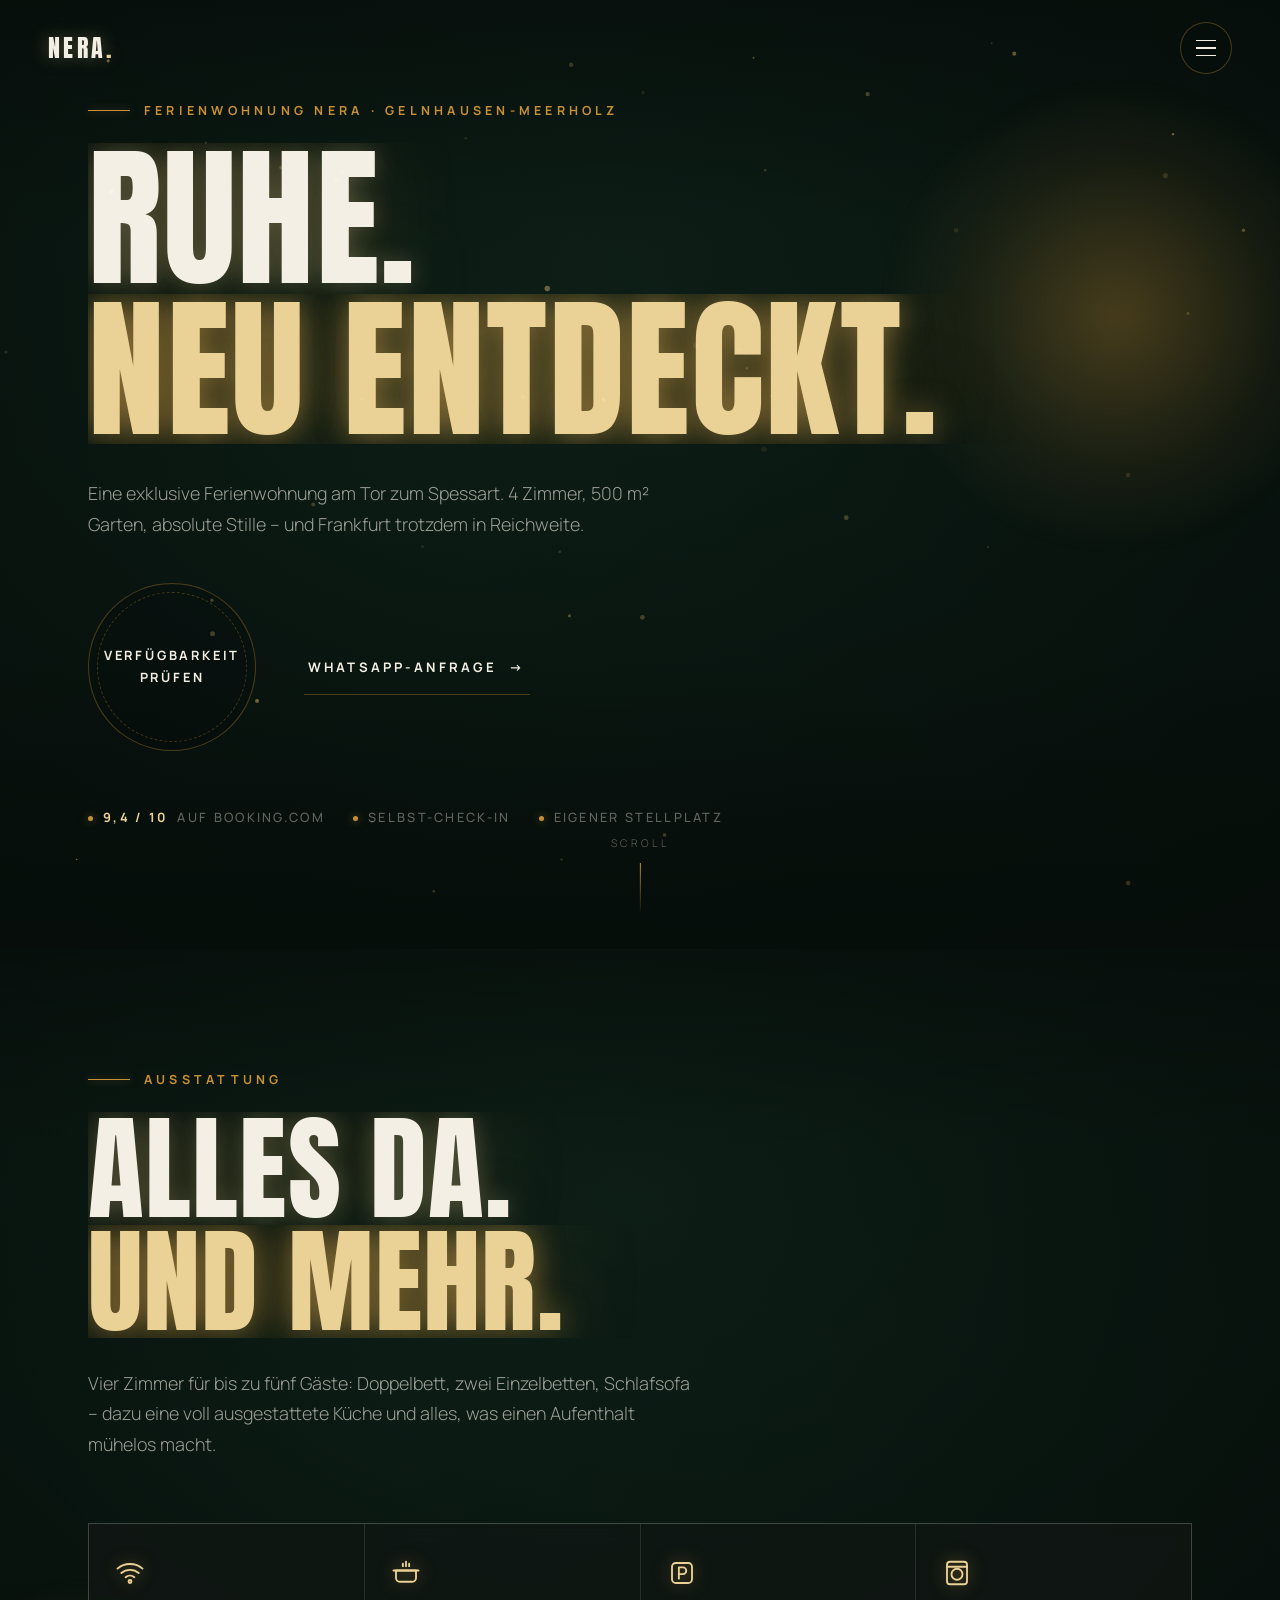
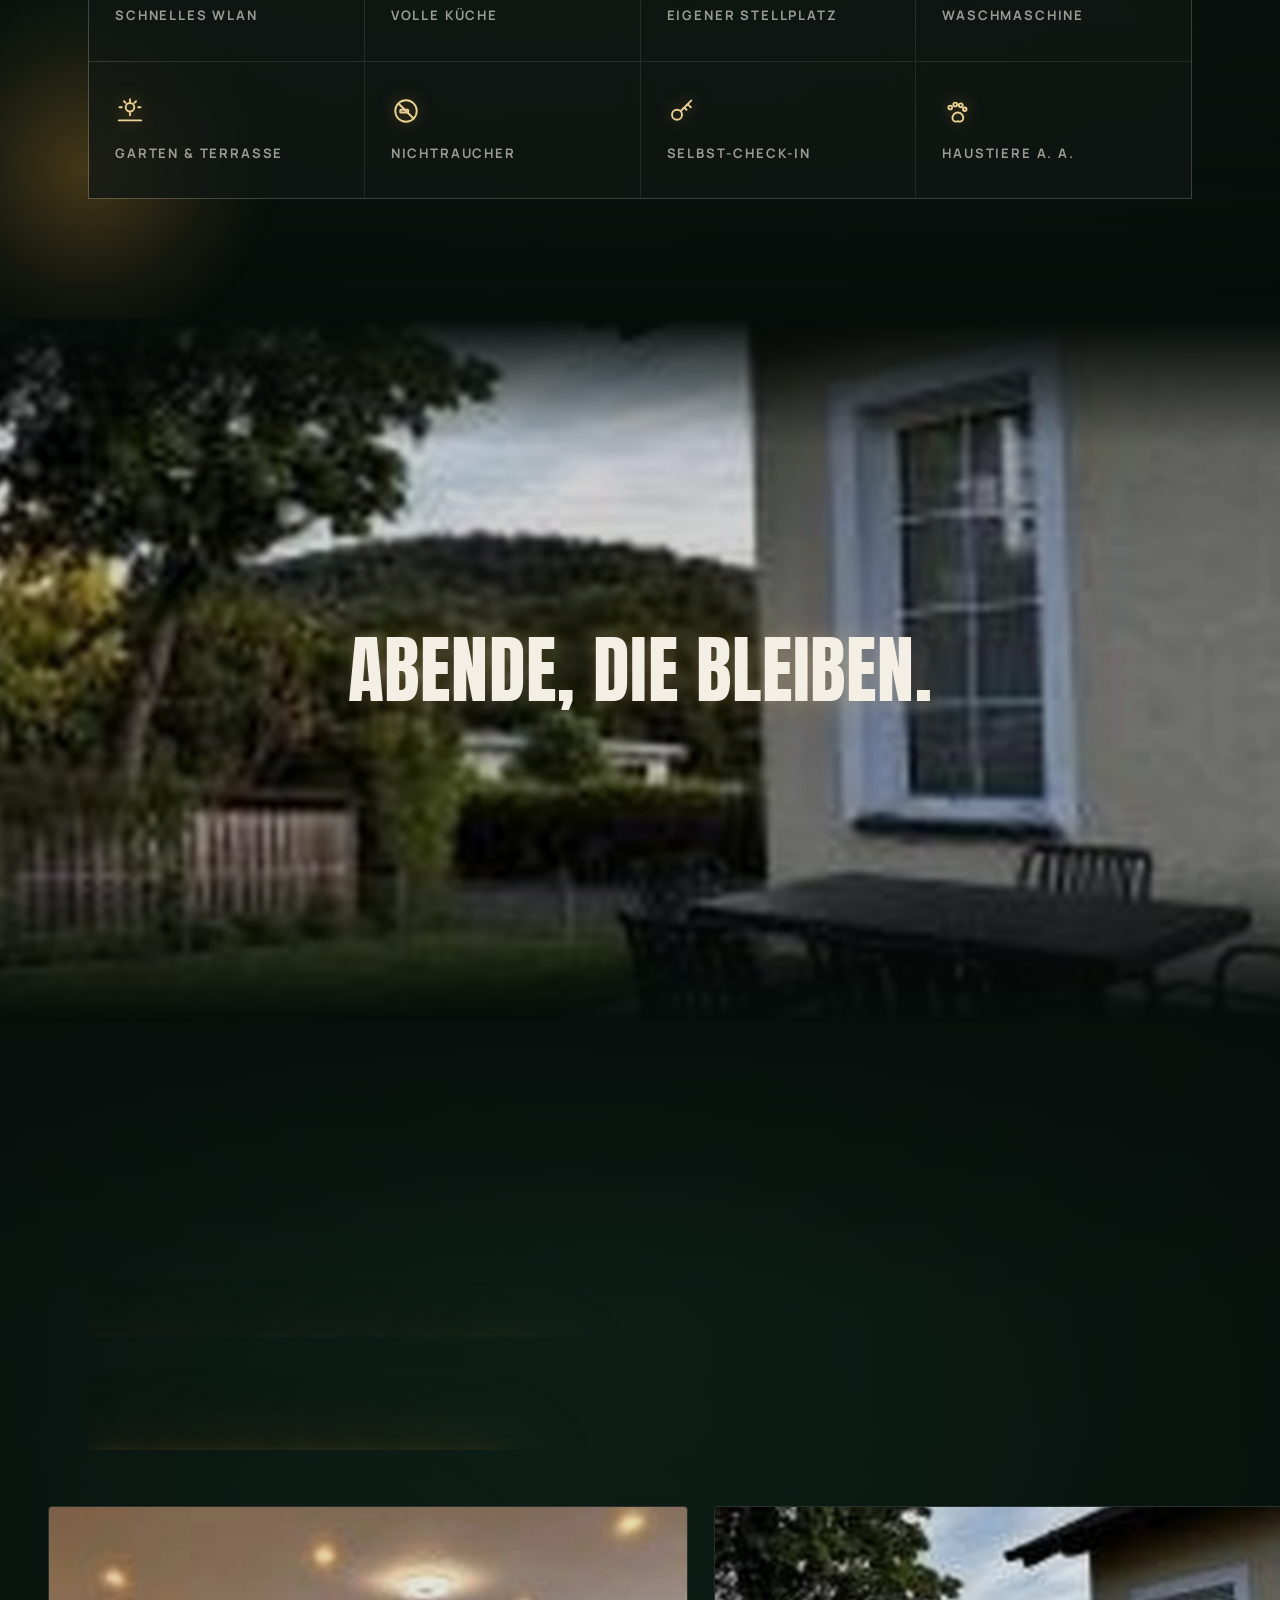
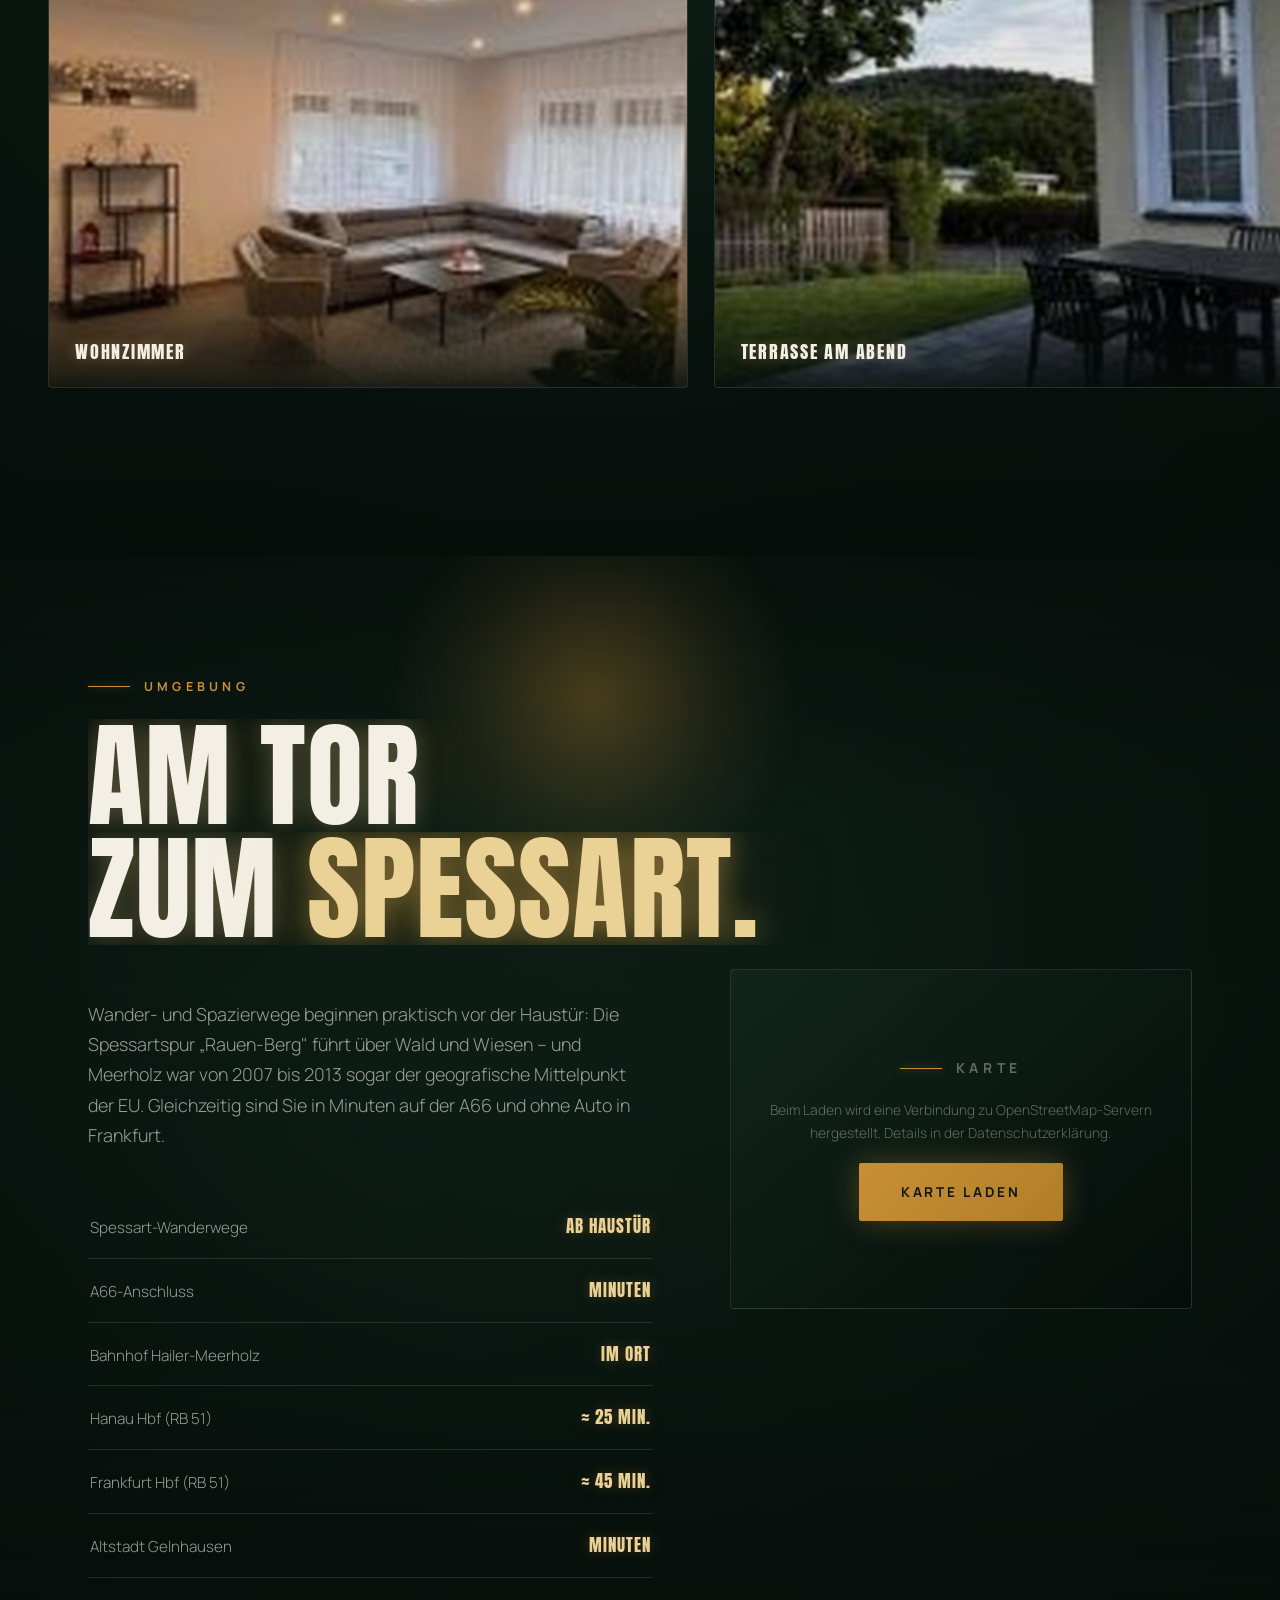
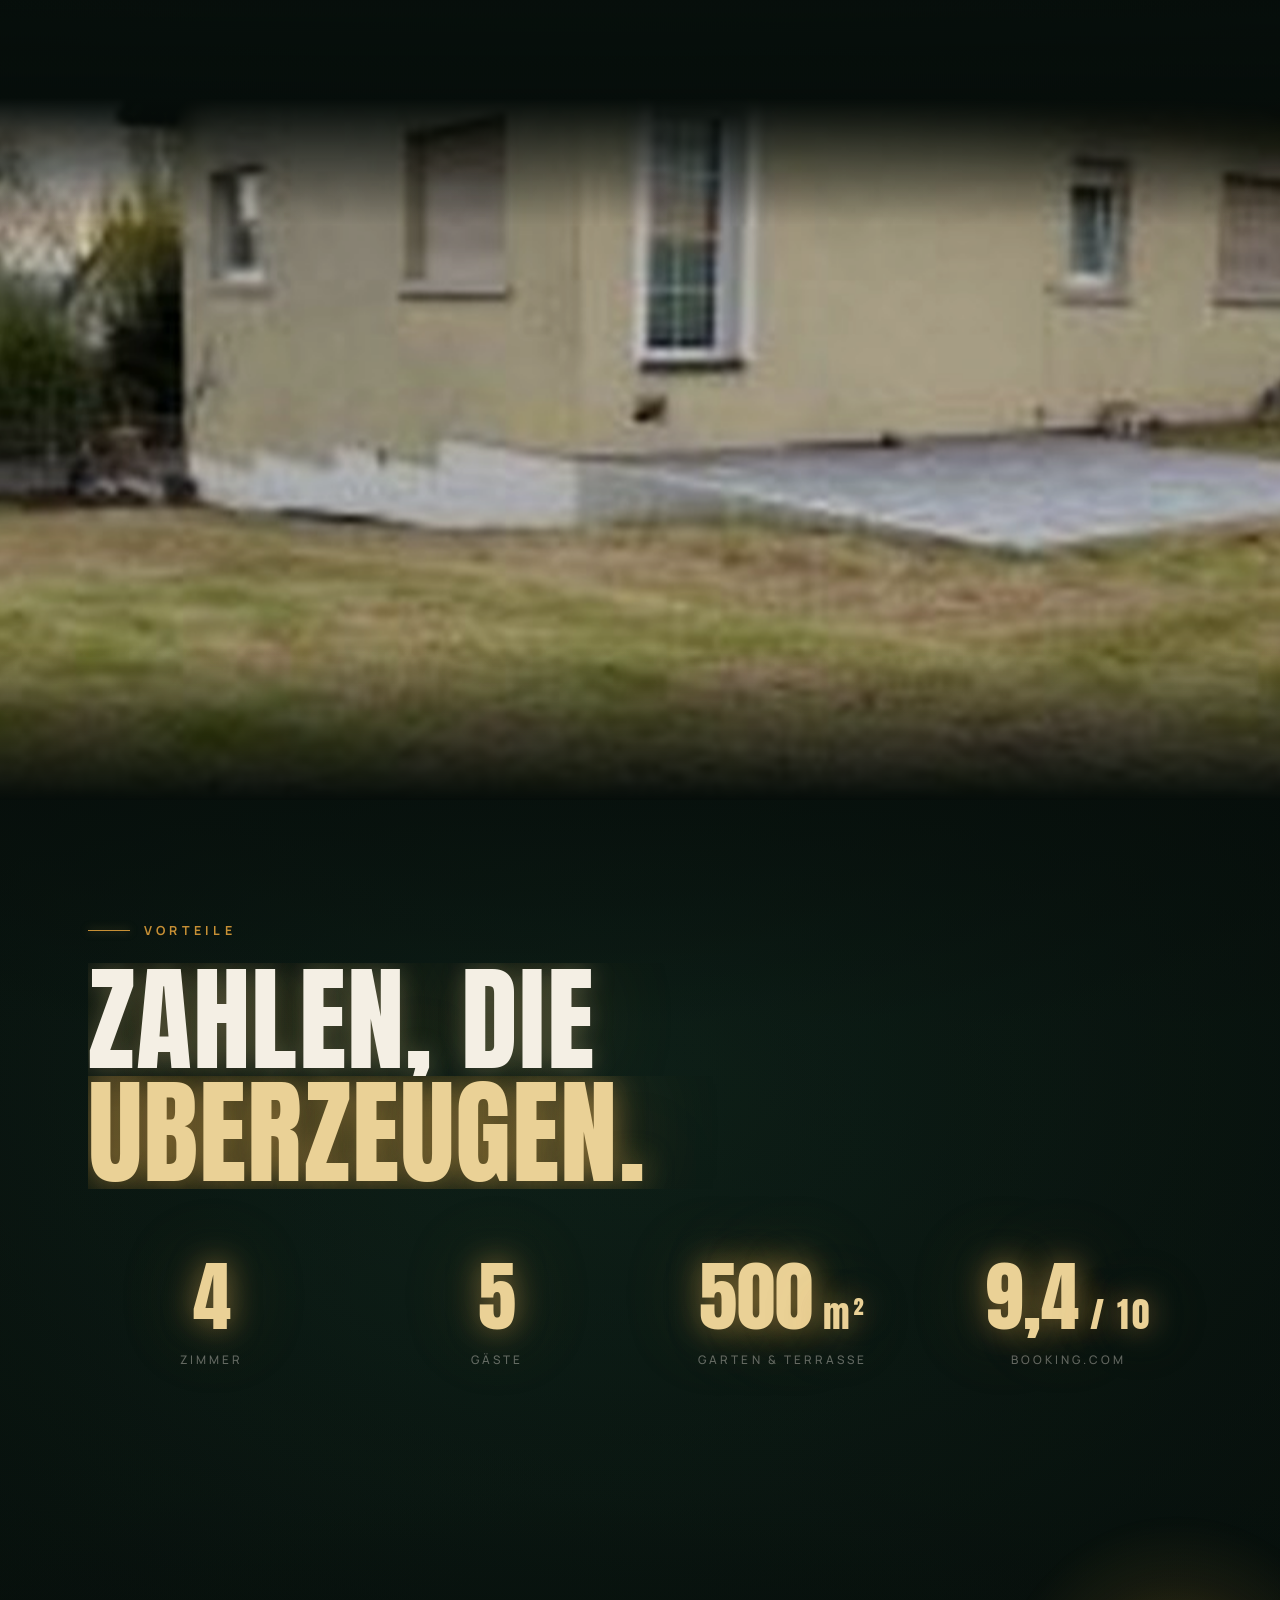
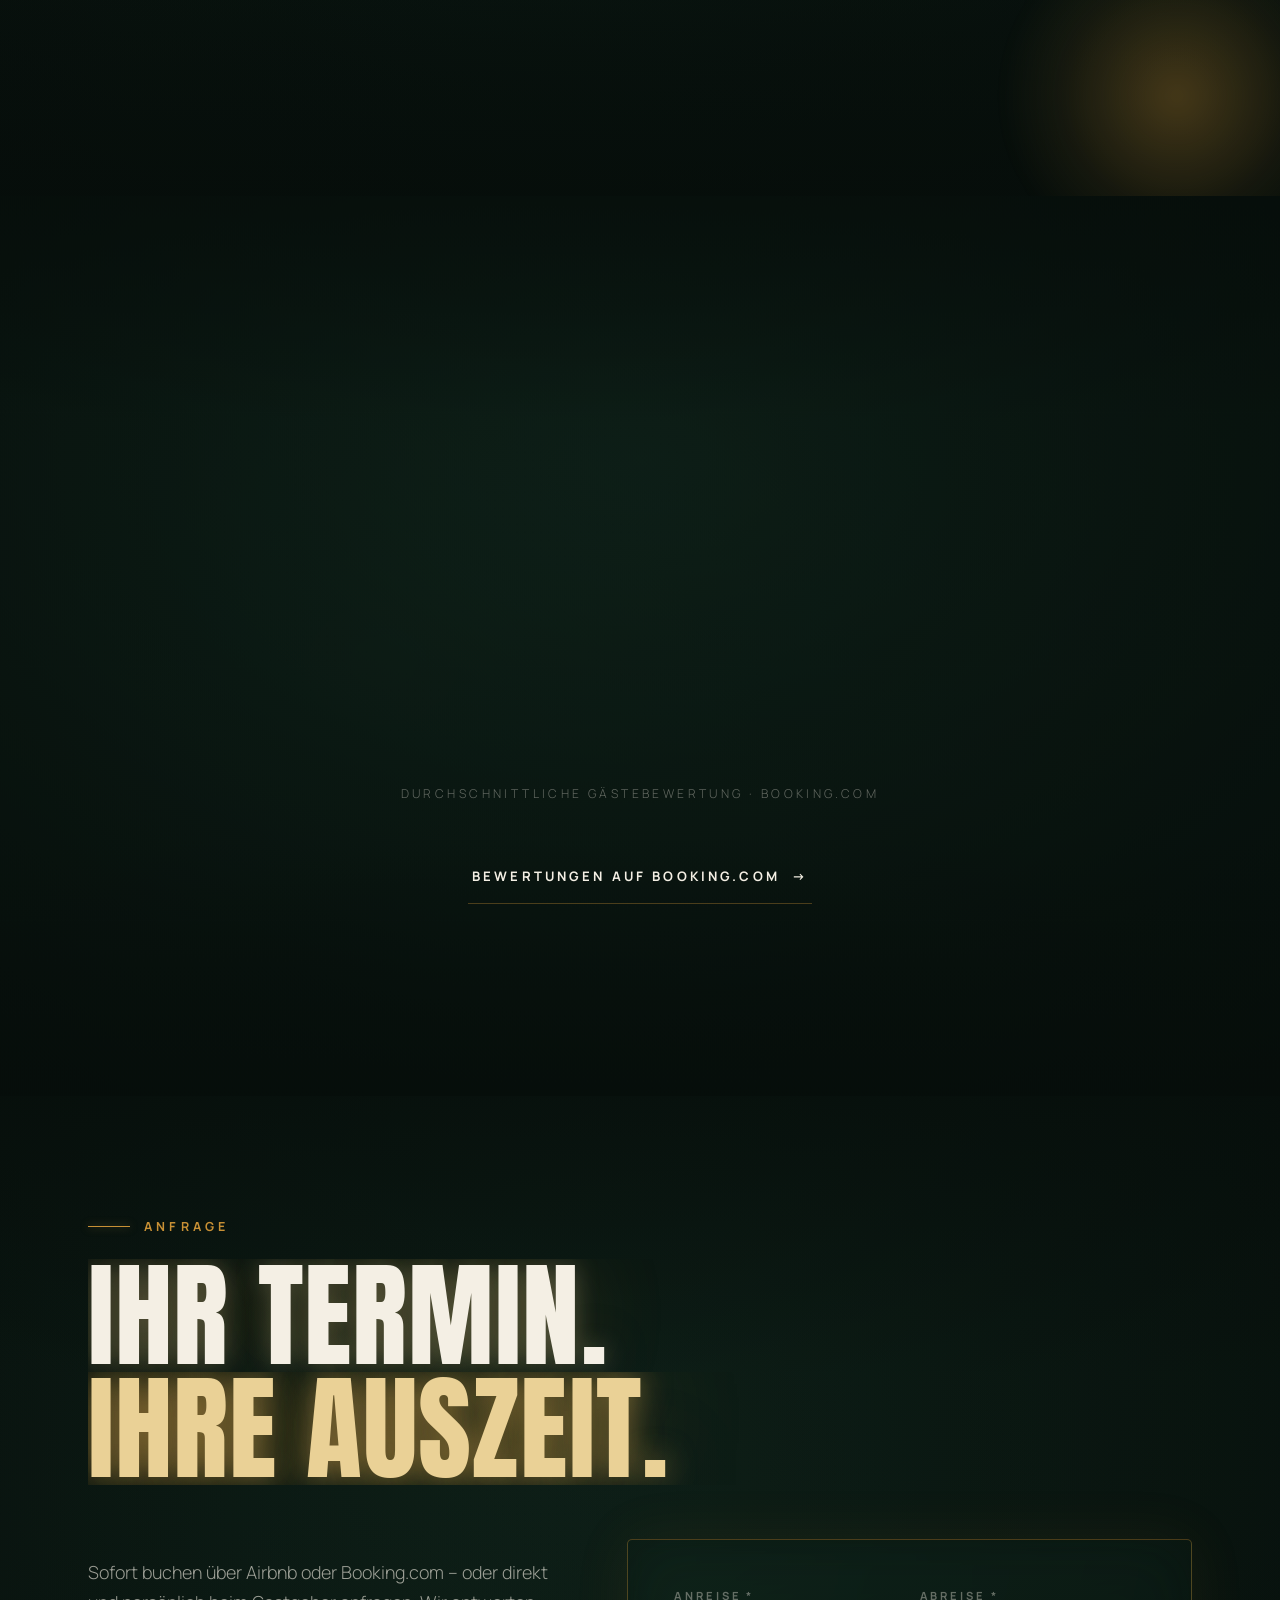
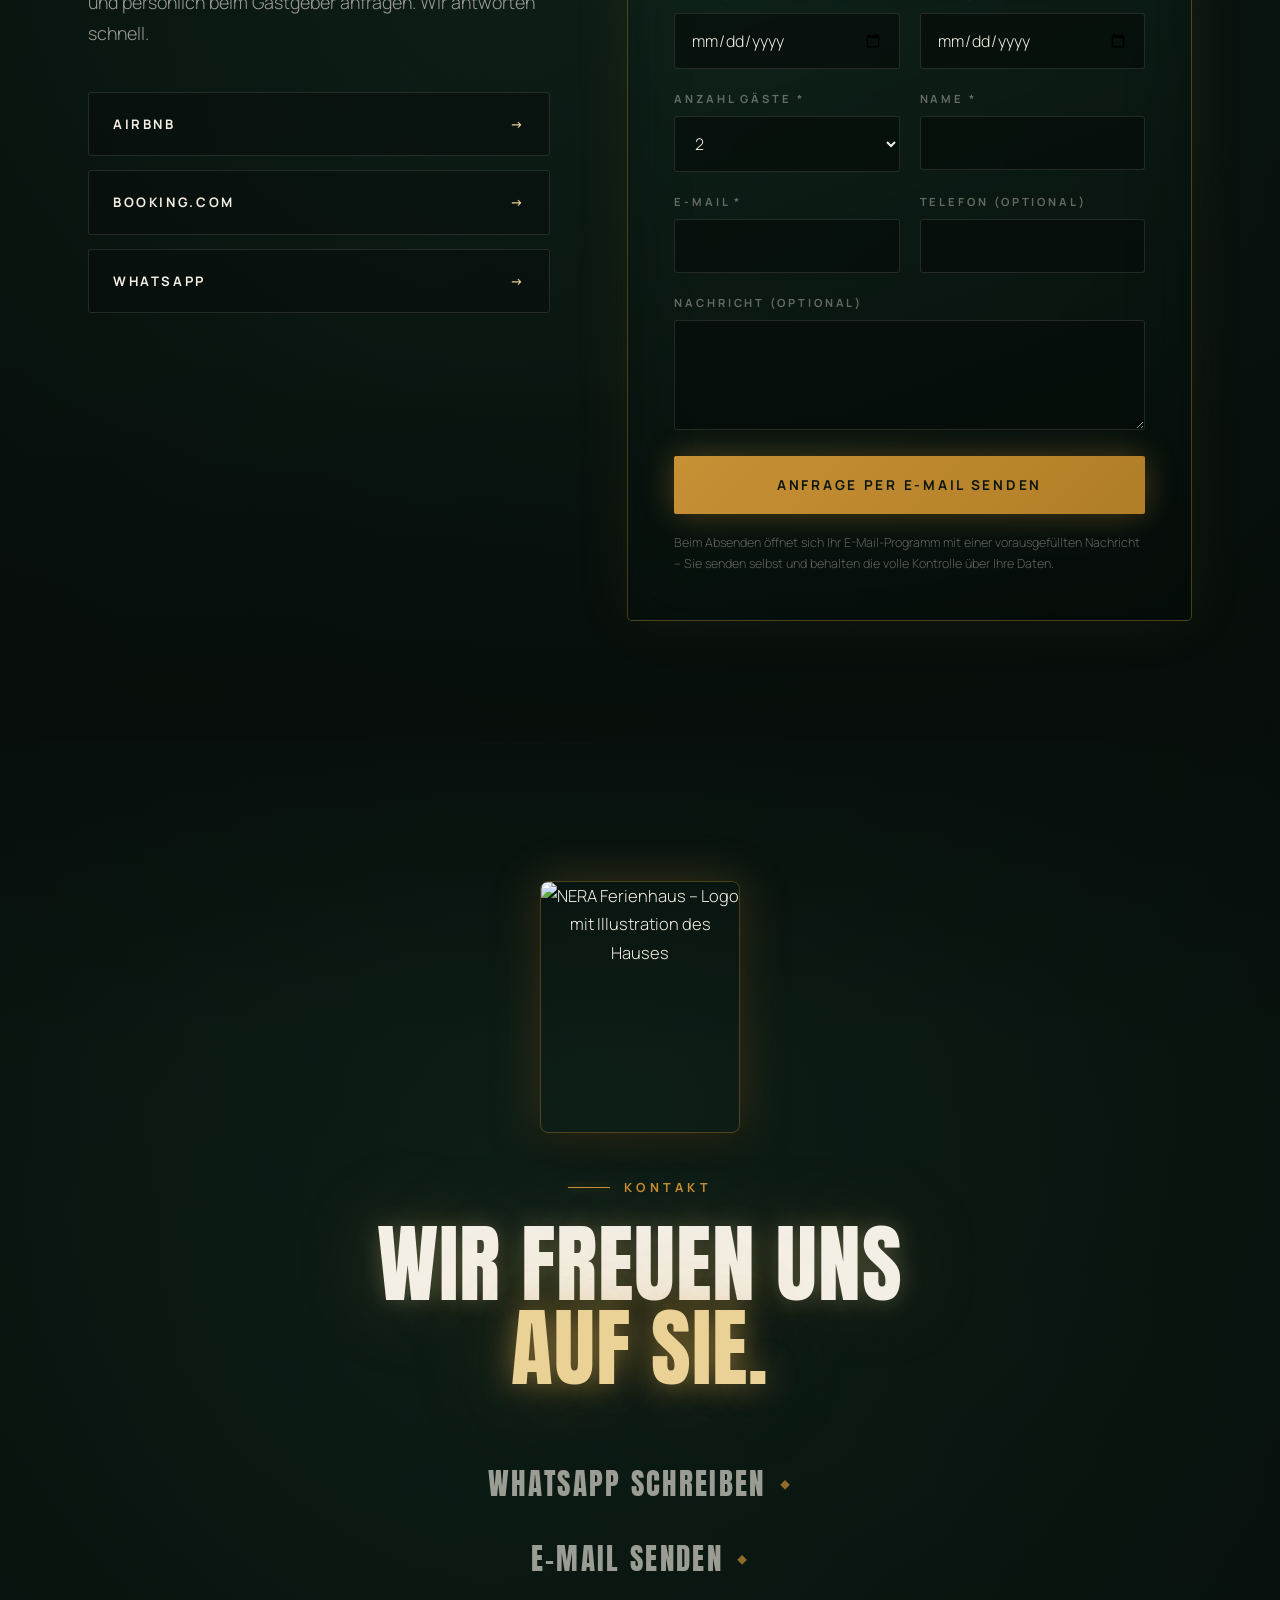
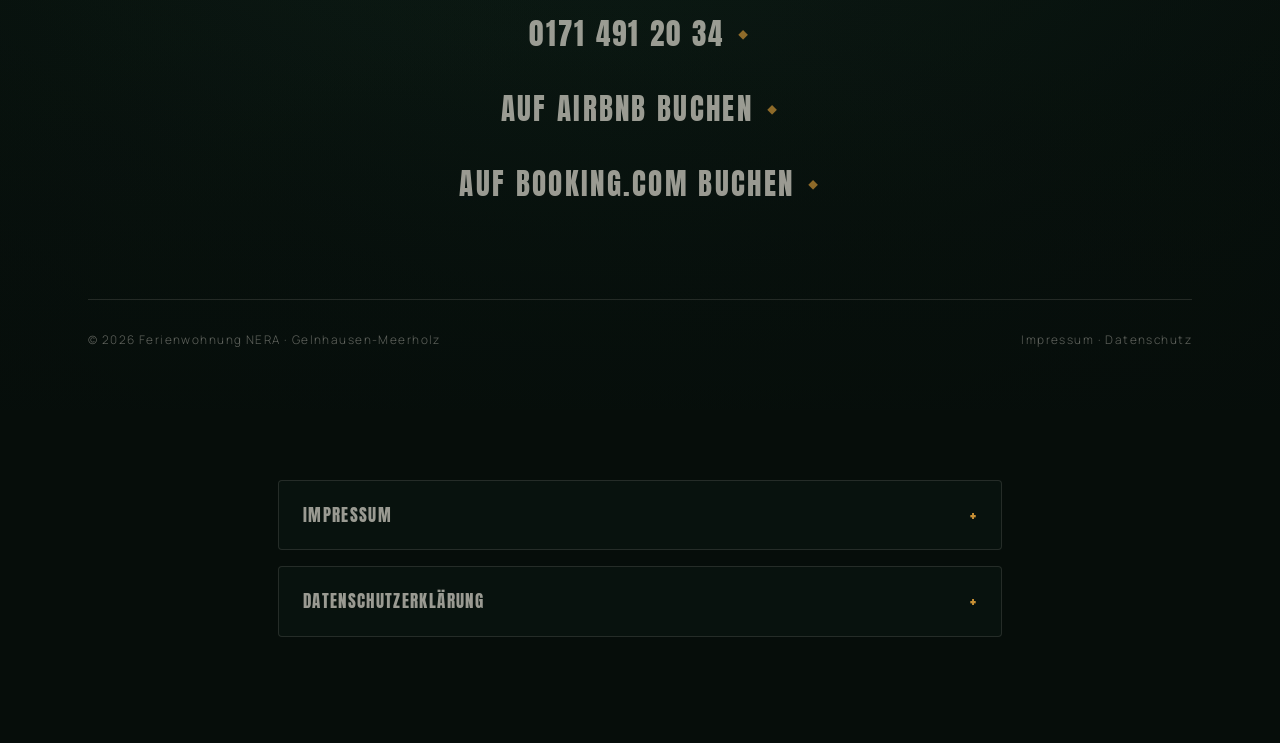
==== commit 47175294: "Add NERA Ferienhaus logo as footer brand seal, favicon and og:image The uploaded vintage-style logo " ====
--- a/index.html
+++ b/index.html
@@ -8,7 +8,10 @@
 <meta property="og:title" content="Ferienwohnung NERA — Ruhe. Neu entdeckt.">
 <meta property="og:description" content="Exklusive Ferienwohnung am Tor zum Spessart. 4 Zimmer, 500 m² Garten, Premium-Ausstattung.">
 <meta property="og:type" content="website">
+<meta property="og:image" content="https://d2ol7oe51mr4n9.cloudfront.net/user_3G8m1bxNBqhjlyBCY2gFUlzpzbo/38b5e4f4-c3a6-40fa-b295-6d18ae55857c.png">
 <meta name="theme-color" content="#060D0A">
+<link rel="icon" type="image/png" href="https://d2ol7oe51mr4n9.cloudfront.net/user_3G8m1bxNBqhjlyBCY2gFUlzpzbo/38b5e4f4-c3a6-40fa-b295-6d18ae55857c.png">
+<link rel="apple-touch-icon" href="https://d2ol7oe51mr4n9.cloudfront.net/user_3G8m1bxNBqhjlyBCY2gFUlzpzbo/38b5e4f4-c3a6-40fa-b295-6d18ae55857c.png">
 <link rel="preconnect" href="https://fonts.googleapis.com">
 <link rel="preconnect" href="https://fonts.gstatic.com" crossorigin>
 <link href="https://fonts.googleapis.com/css2?family=Anton&family=Manrope:wght@300;400;500;700&display=swap" rel="stylesheet">
@@ -482,6 +485,17 @@
   }
   .footer-small a{color:var(--cream-faint);text-decoration:none;}
   .footer-small a:hover{color:var(--gold-bright);}
+
+  /* ---------- marken-siegel (logo) ---------- */
+  .brand-seal{
+    display:block;margin:0 auto 44px;
+    width:min(200px, 52vw);height:auto;
+    border-radius:8px;
+    border:1px solid var(--line-gold);
+    box-shadow:0 0 46px rgba(200,144,53,0.26), 0 16px 44px rgba(0,0,0,0.55);
+    transition:box-shadow 0.4s ease, transform 0.4s ease;
+  }
+  .brand-seal:hover{box-shadow:0 0 64px rgba(200,144,53,0.4), 0 16px 44px rgba(0,0,0,0.55);transform:scale(1.02);}
 
   /* ---------- legal ---------- */
   .legal-wrap{max-width:820px;margin:0 auto;padding:70px clamp(20px, 4.5vw, 48px) 90px;}
@@ -897,6 +911,7 @@
 <footer class="scene footer-scene" id="kontakt" data-scene>
   <div class="scene__bg" style="--scene-video-opacity:0.25"></div>
   <div class="wrap">
+    <img class="brand-seal reveal" src="https://d2ol7oe51mr4n9.cloudfront.net/user_3G8m1bxNBqhjlyBCY2gFUlzpzbo/38b5e4f4-c3a6-40fa-b295-6d18ae55857c.png" alt="NERA Ferienhaus – Logo mit Illustration des Hauses" width="828" height="1045" loading="lazy">
     <p class="kicker reveal" style="justify-content:center;">Kontakt</p>
     <h2 class="display reveal d1" style="font-size:clamp(2.4rem, 7vw, 5.4rem);">Wir freuen uns<br><em>auf Sie.</em></h2>
     <nav class="footer-links reveal d2" aria-label="Kontakt und rechtliche Links">
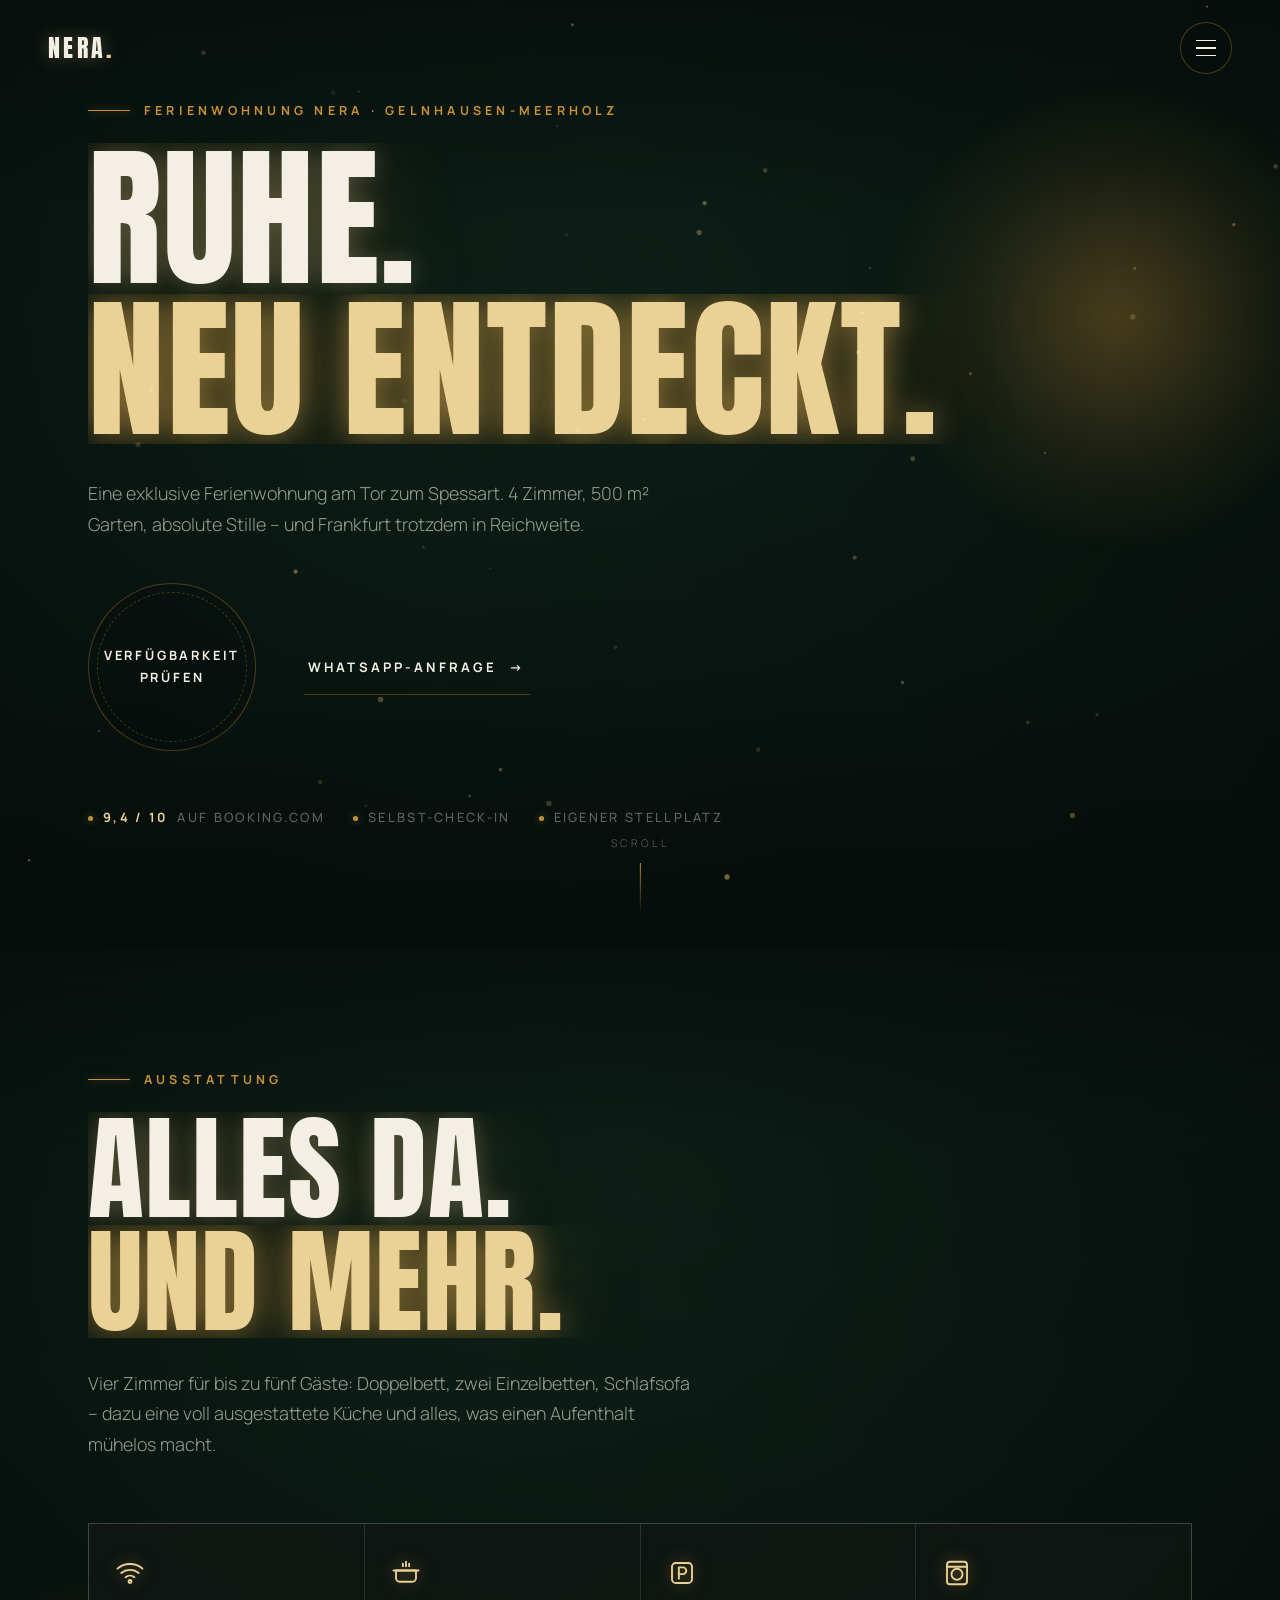
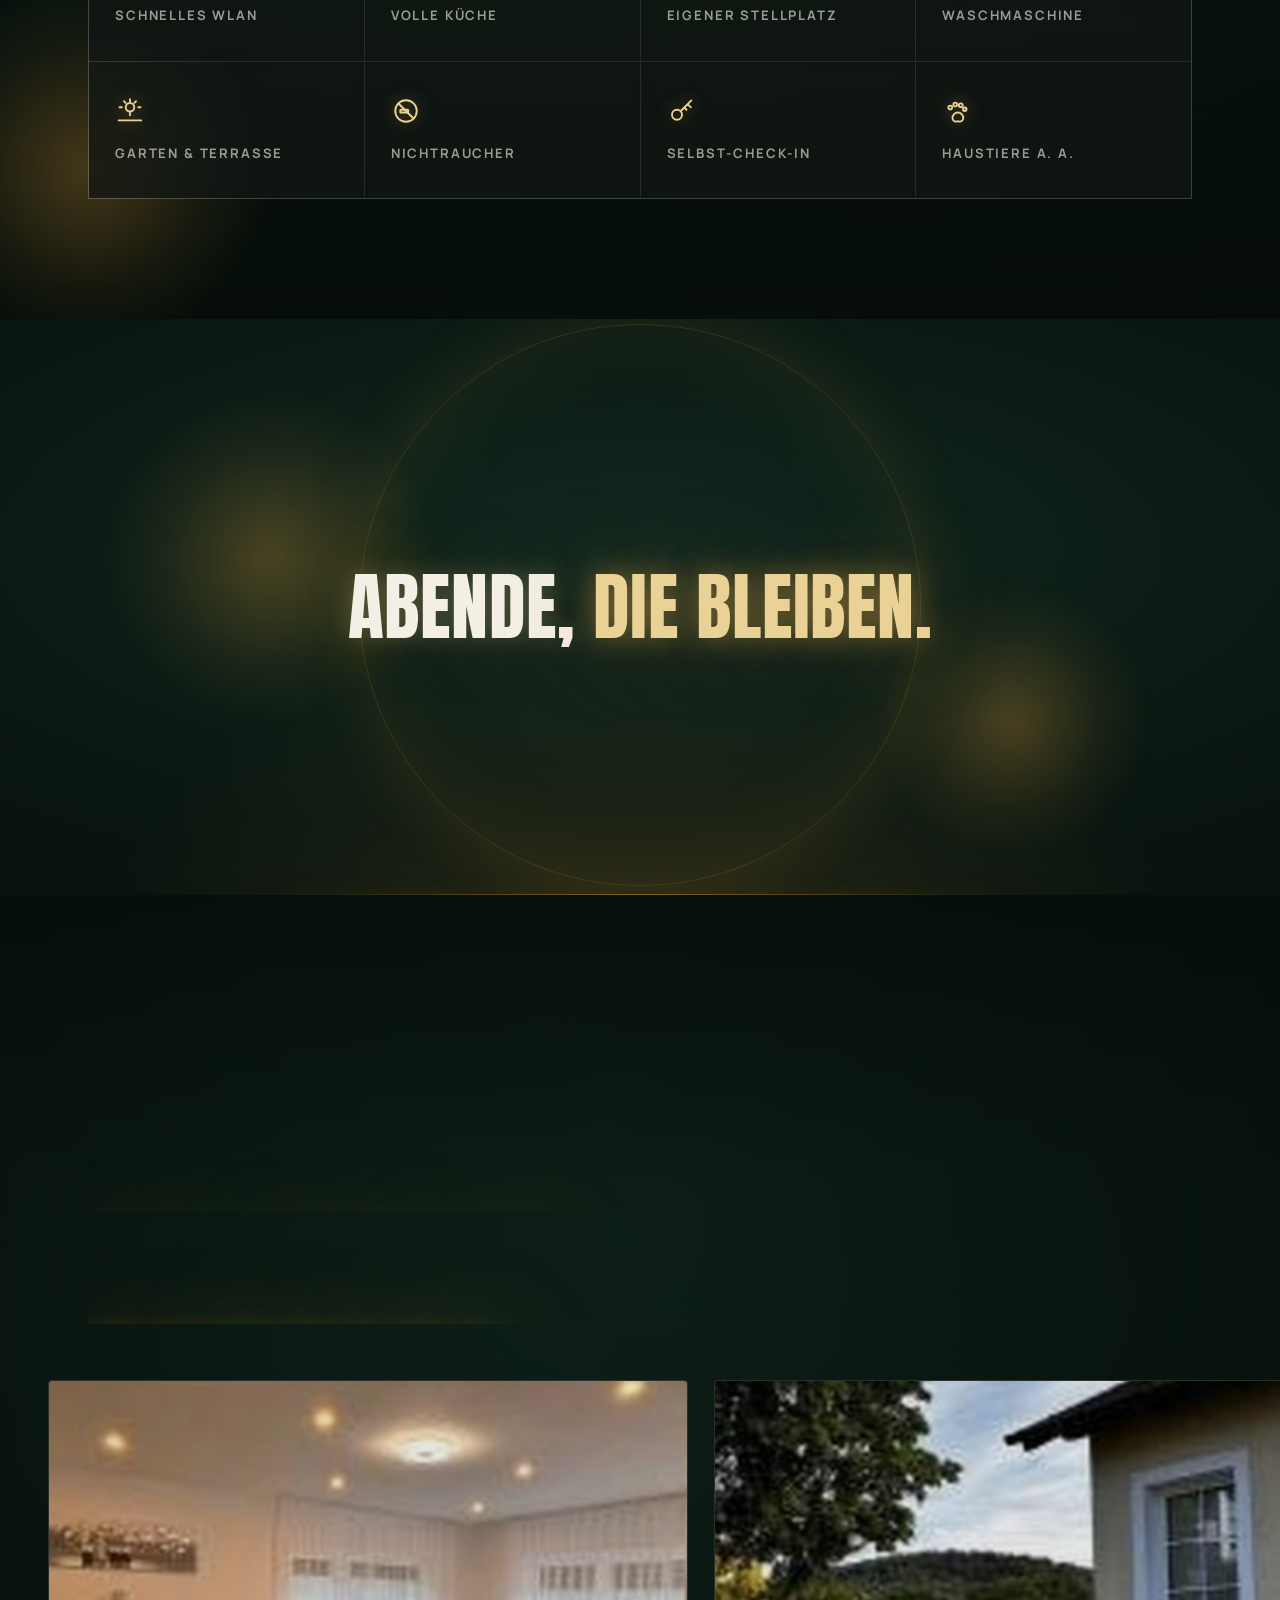
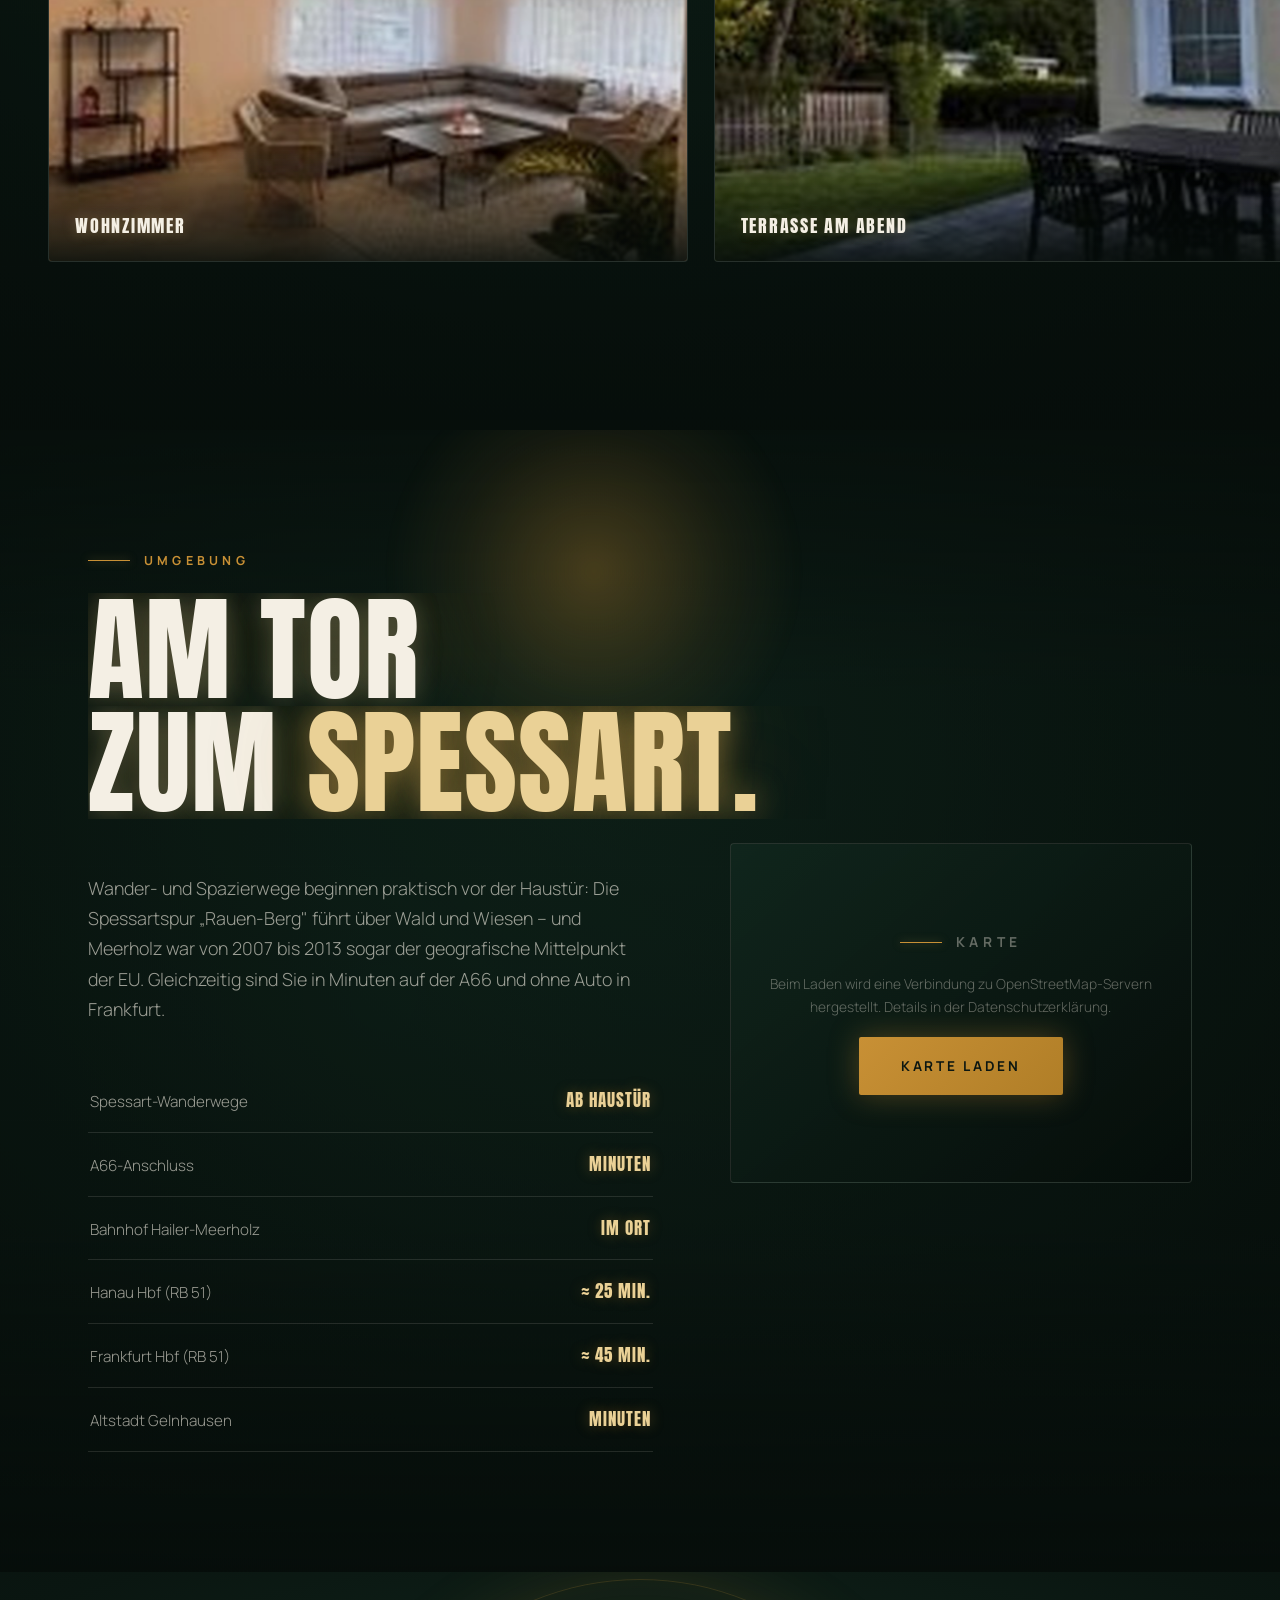
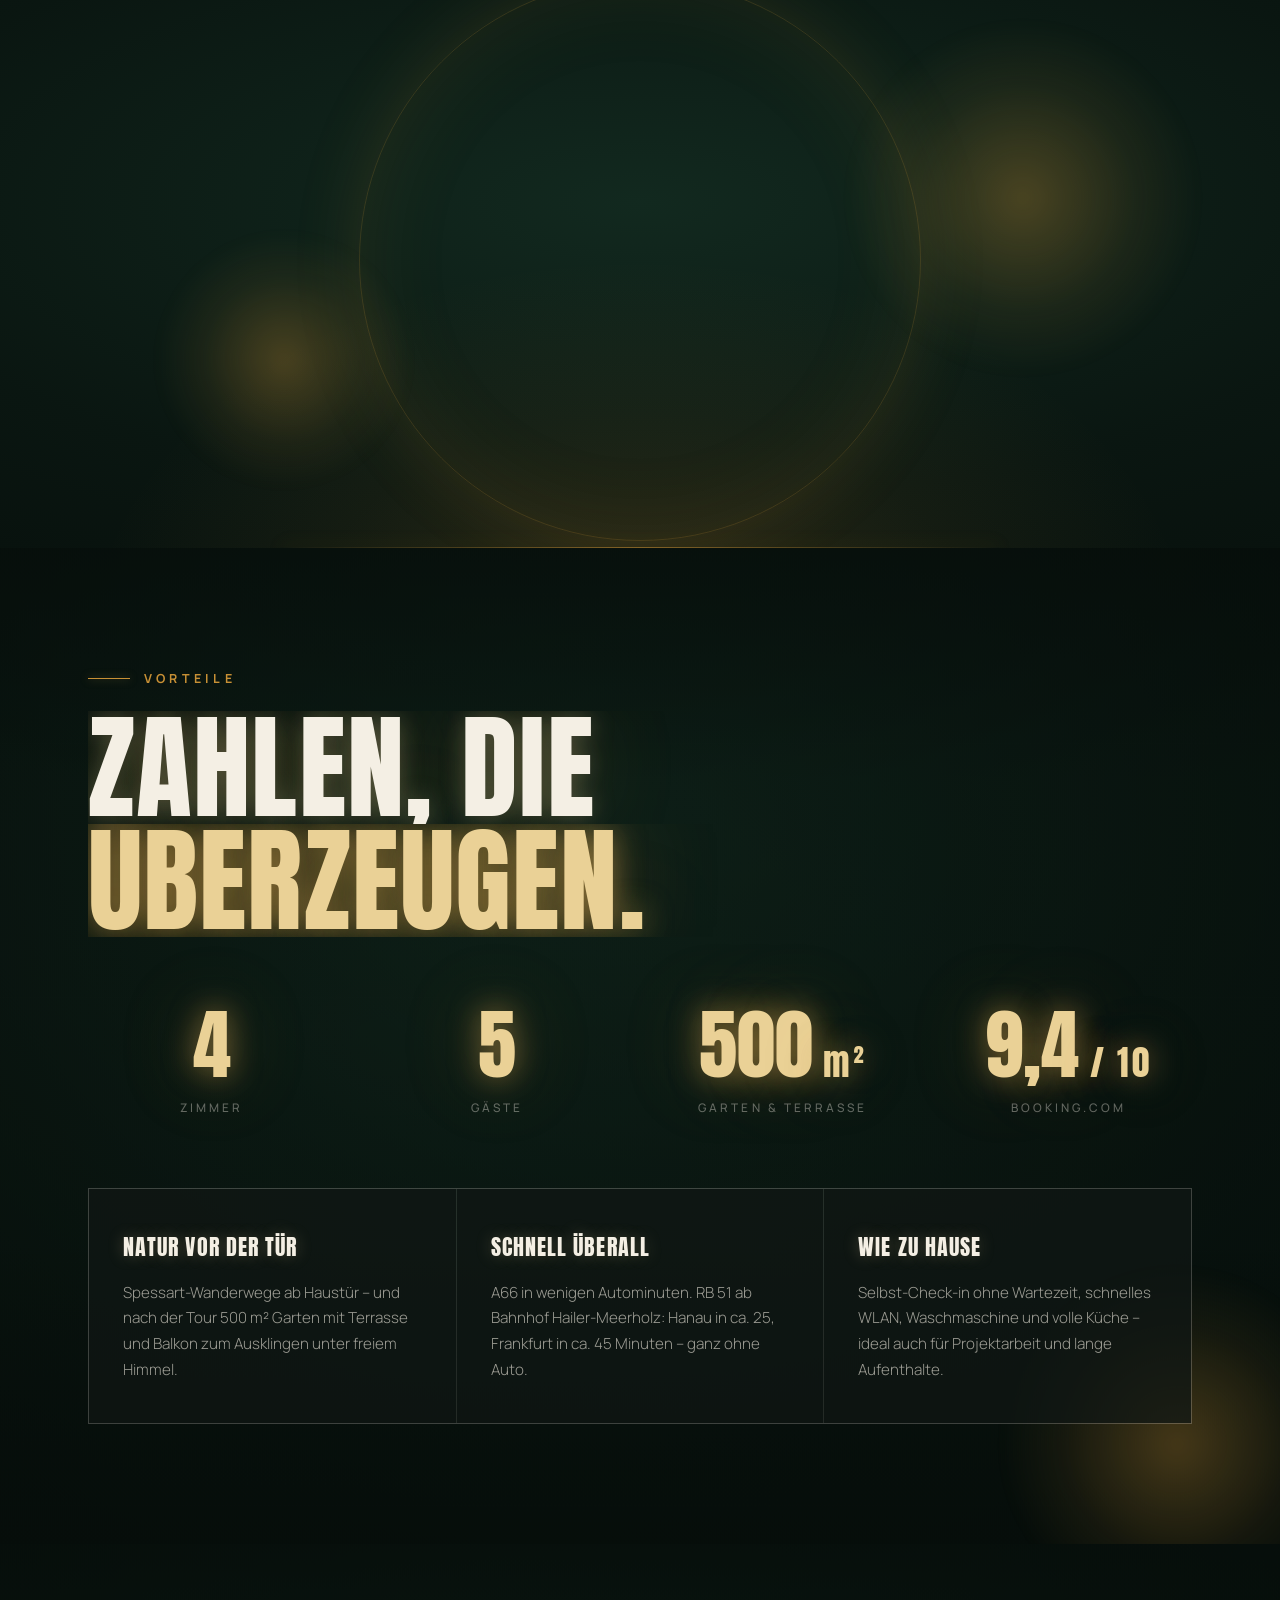
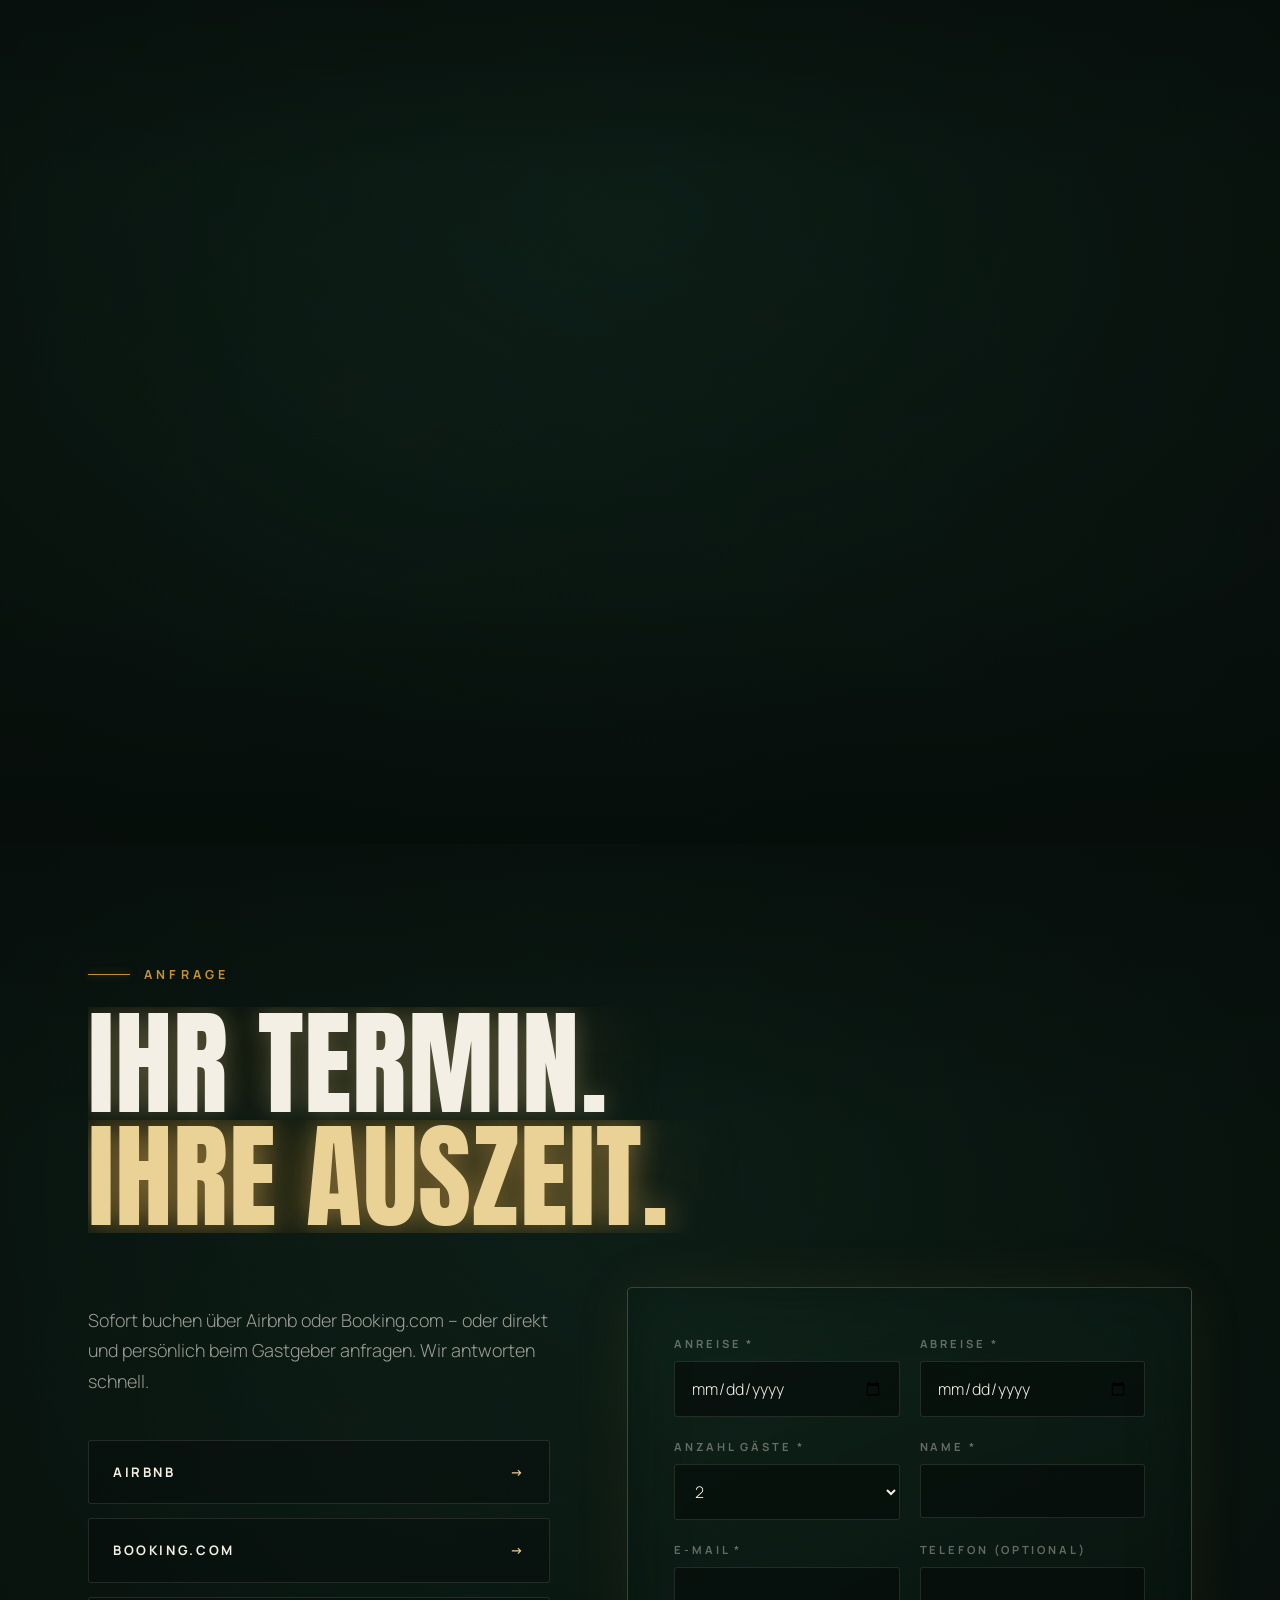
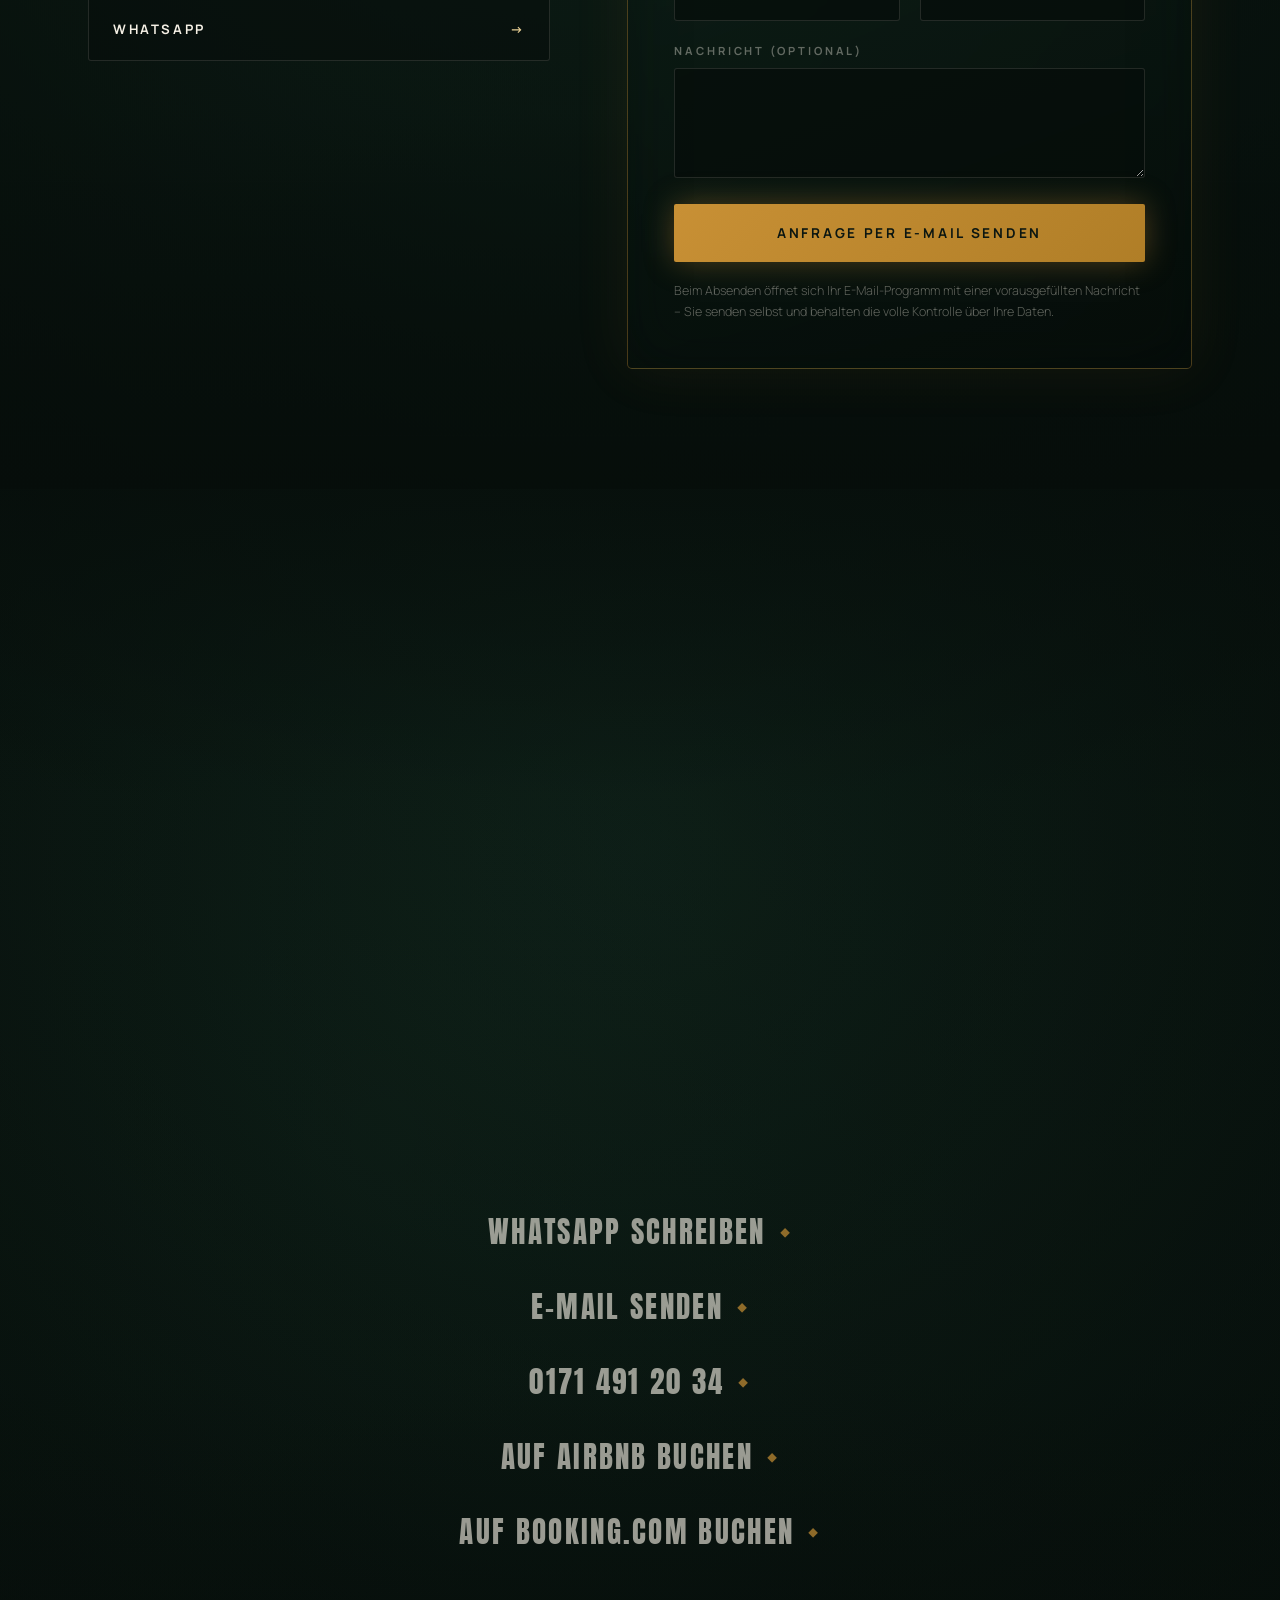
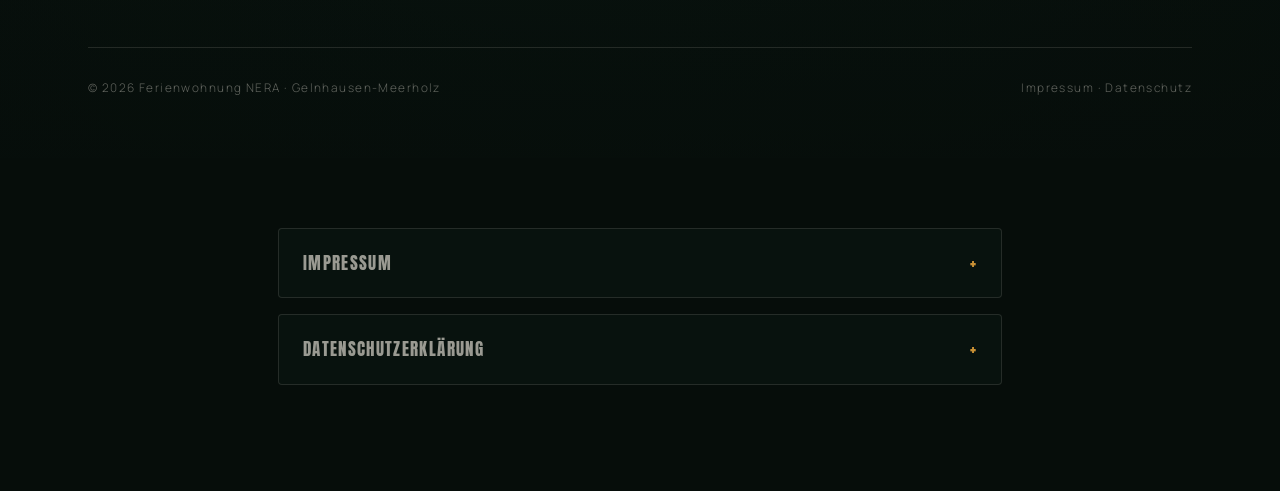
==== commit 4f3d8866: "Replace photo image-breaks with pure light scenes The two emotional break sections (Abende die bleib" ====
--- a/index.html
+++ b/index.html
@@ -340,21 +340,28 @@
   .gallery-hint::after{content:"⟶";color:var(--gold);font-size:1.1rem;animation:hintX 2s ease-in-out infinite;}
   @keyframes hintX{0%,100%{transform:translateX(0);}50%{transform:translateX(8px);}}
 
-  /* ---------- volle bildflächen (emotional breaks) ---------- */
+  /* ---------- emotionale zwischen-momente (reine licht-flächen, keine bilder) ---------- */
   .image-break{
     position:relative;overflow:hidden;
-    height:clamp(420px, 78vh, 780px);
-  }
-  .image-break img{
-    position:absolute;inset:-12% 0;
-    width:100%;height:124%;object-fit:cover;
-    transform:translateY(var(--ipy, 0px)) scale(1.05);
-    filter:saturate(0.9) brightness(0.82);
+    height:clamp(380px, 64vh, 660px);
+    background:
+      radial-gradient(70% 110% at 50% 118%, rgba(200,144,53,0.20) 0%, rgba(200,144,53,0.06) 38%, transparent 62%),
+      radial-gradient(120% 100% at 50% 40%, var(--pine) 0%, var(--bg-2) 52%, var(--bg) 100%);
+  }
+  .image-break::before{
+    content:"";position:absolute;left:50%;top:50%;
+    width:min(560px, 74vw);height:min(560px, 74vw);
+    transform:translate(-50%,-50%) translateY(var(--ipy, 0px));
+    border-radius:50%;
+    border:1px solid rgba(200,144,53,0.22);
+    box-shadow:0 0 70px rgba(200,144,53,0.14), inset 0 0 90px rgba(200,144,53,0.1);
     will-change:transform;
   }
   .image-break::after{
-    content:"";position:absolute;inset:0;
-    background:linear-gradient(180deg, var(--bg) 0%, transparent 18%, transparent 78%, var(--bg) 100%);
+    content:"";position:absolute;left:50%;bottom:0;
+    width:min(720px, 90vw);height:1px;transform:translateX(-50%);
+    background:linear-gradient(90deg, transparent, rgba(200,144,53,0.55), transparent);
+    box-shadow:0 0 18px rgba(200,144,53,0.4);
   }
   .image-break__caption{
     position:absolute;z-index:2;inset:0;
@@ -689,11 +696,12 @@
   </div>
 </section>
 
-<!-- ============ EMOTIONALE BILDFLÄCHE 1 ============ -->
-<div class="image-break" data-parallax-img>
-  <img src="assets/img/terrasse.jpg" alt="Terrasse der Ferienwohnung NERA am Abend mit warmem Licht" loading="lazy">
+<!-- ============ EMOTIONALER MOMENT 1 ============ -->
+<div class="image-break">
+  <div class="glow-orb" style="width:340px;height:340px;top:12%;left:8%;animation-delay:-6s;"></div>
+  <div class="glow-orb" style="width:280px;height:280px;bottom:6%;right:10%;animation-delay:-12s;"></div>
   <div class="image-break__caption">
-    <h2 class="display reveal">Abende, die bleiben.</h2>
+    <h2 class="display reveal">Abende, <em>die bleiben.</em></h2>
   </div>
 </div>
 
@@ -791,11 +799,12 @@
   </div>
 </section>
 
-<!-- ============ EMOTIONALE BILDFLÄCHE 2 ============ -->
-<div class="image-break" data-parallax-img>
-  <img src="assets/img/garten2.jpg" alt="Garten der Ferienwohnung NERA in der Abenddämmerung" loading="lazy">
+<!-- ============ EMOTIONALER MOMENT 2 ============ -->
+<div class="image-break">
+  <div class="glow-orb" style="width:360px;height:360px;top:8%;right:6%;animation-delay:-3s;"></div>
+  <div class="glow-orb" style="width:260px;height:260px;bottom:10%;left:12%;animation-delay:-9s;"></div>
   <div class="image-break__caption">
-    <h2 class="display reveal">500 m² Freiheit.</h2>
+    <h2 class="display reveal">500 m² <em>Freiheit.</em></h2>
   </div>
 </div>
 
@@ -1046,7 +1055,7 @@
   // ---------- Scroll-Engine: Progress, Szenen-Zoom, Parallax ----------
   var progressBar = document.getElementById('scrollProgress');
   var sceneBgs = Array.prototype.slice.call(document.querySelectorAll('.scene__bg'));
-  var parallaxImgs = Array.prototype.slice.call(document.querySelectorAll('.image-break img'));
+  var parallaxImgs = Array.prototype.slice.call(document.querySelectorAll('.image-break'));
   var galleryCards = Array.prototype.slice.call(document.querySelectorAll('.gallery-card img'));
   var ticking = false;
 
@@ -1074,12 +1083,12 @@
       bg.style.transform = 'translateY(' + (progress * -46).toFixed(1) + 'px)';
     });
 
-    // Volle Bildflächen: gegenläufige Drift
-    parallaxImgs.forEach(function(img){
-      var rect = img.parentElement.getBoundingClientRect();
+    // Zwischen-Momente: Leucht-Ring driftet gegenläufig zum Scroll
+    parallaxImgs.forEach(function(el){
+      var rect = el.getBoundingClientRect();
       if (rect.bottom < 0 || rect.top > vh) return;
       var progress = (rect.top + rect.height / 2 - vh / 2) / vh;
-      img.style.setProperty('--ipy', (progress * 52).toFixed(1) + 'px');
+      el.style.setProperty('--ipy', (progress * 44).toFixed(1) + 'px');
     });
 
     // Galerie-Karten: leichte vertikale Staffelung beim Scrollen
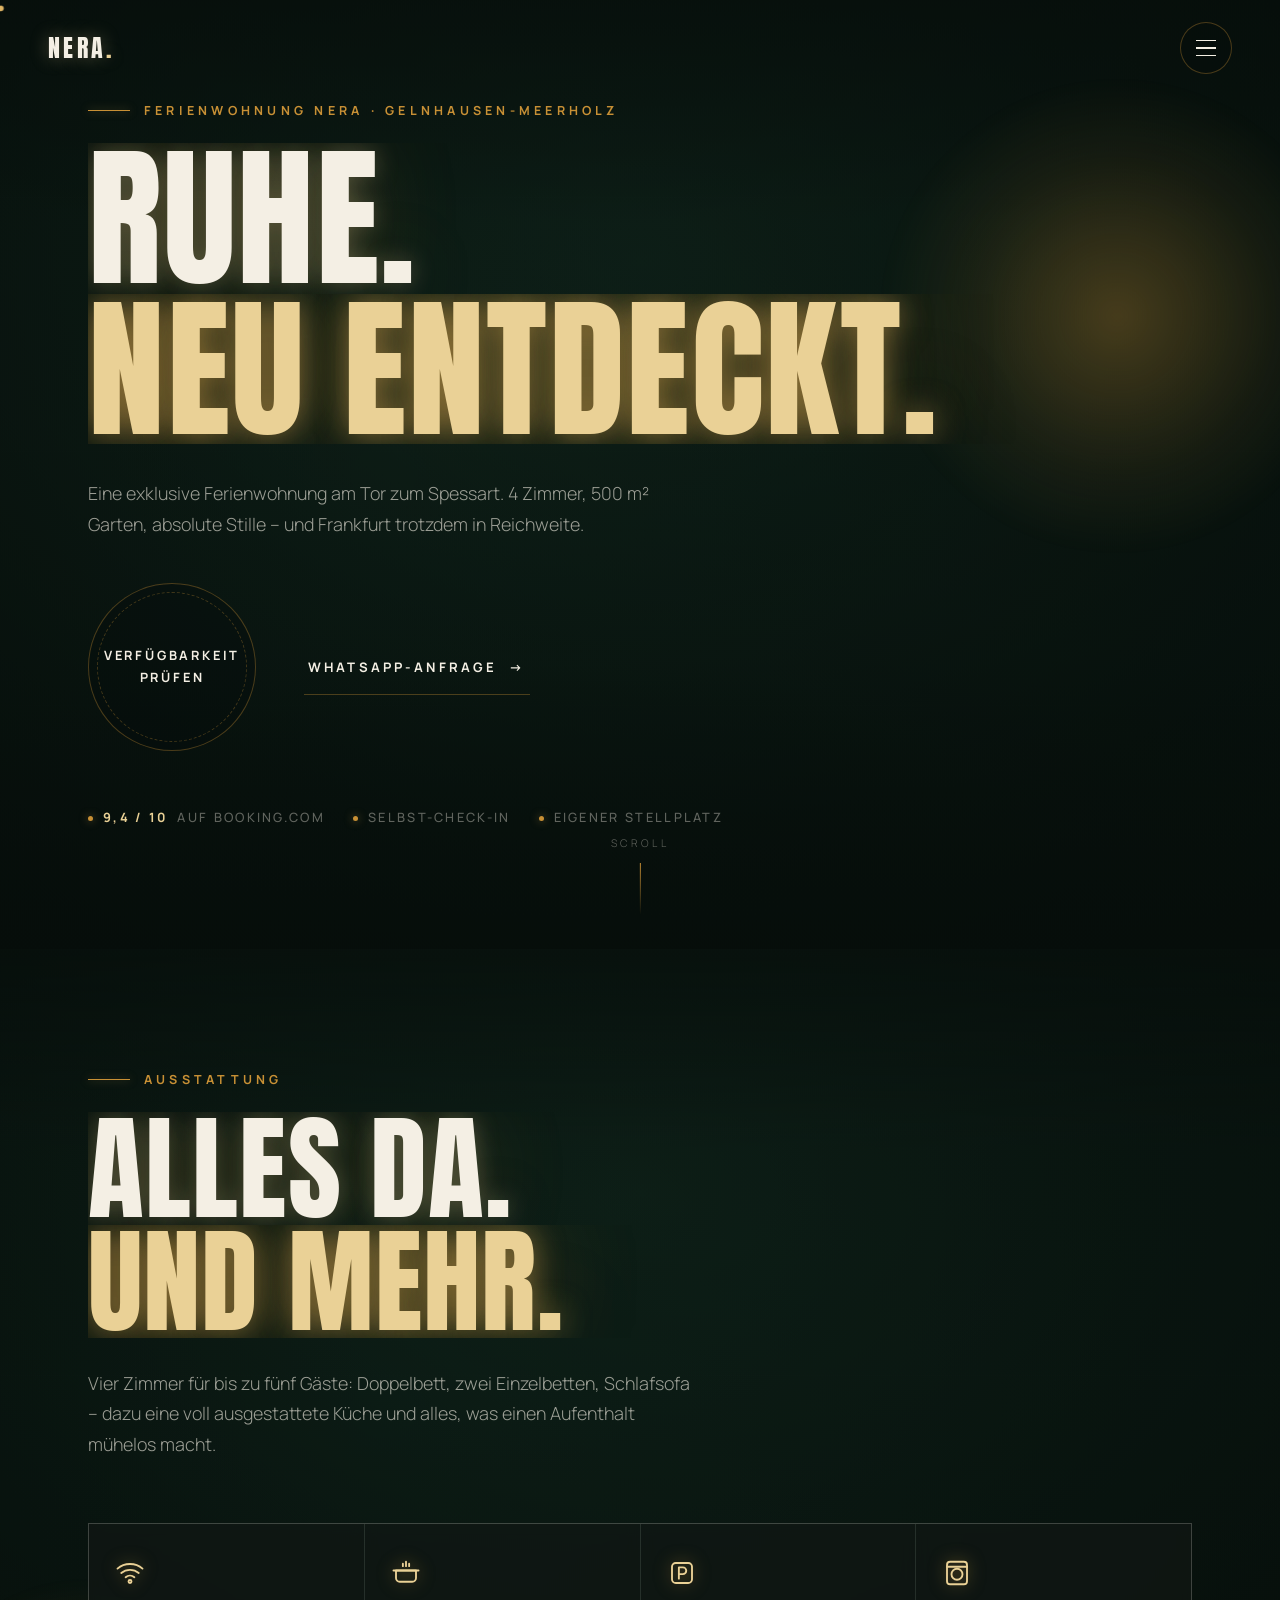
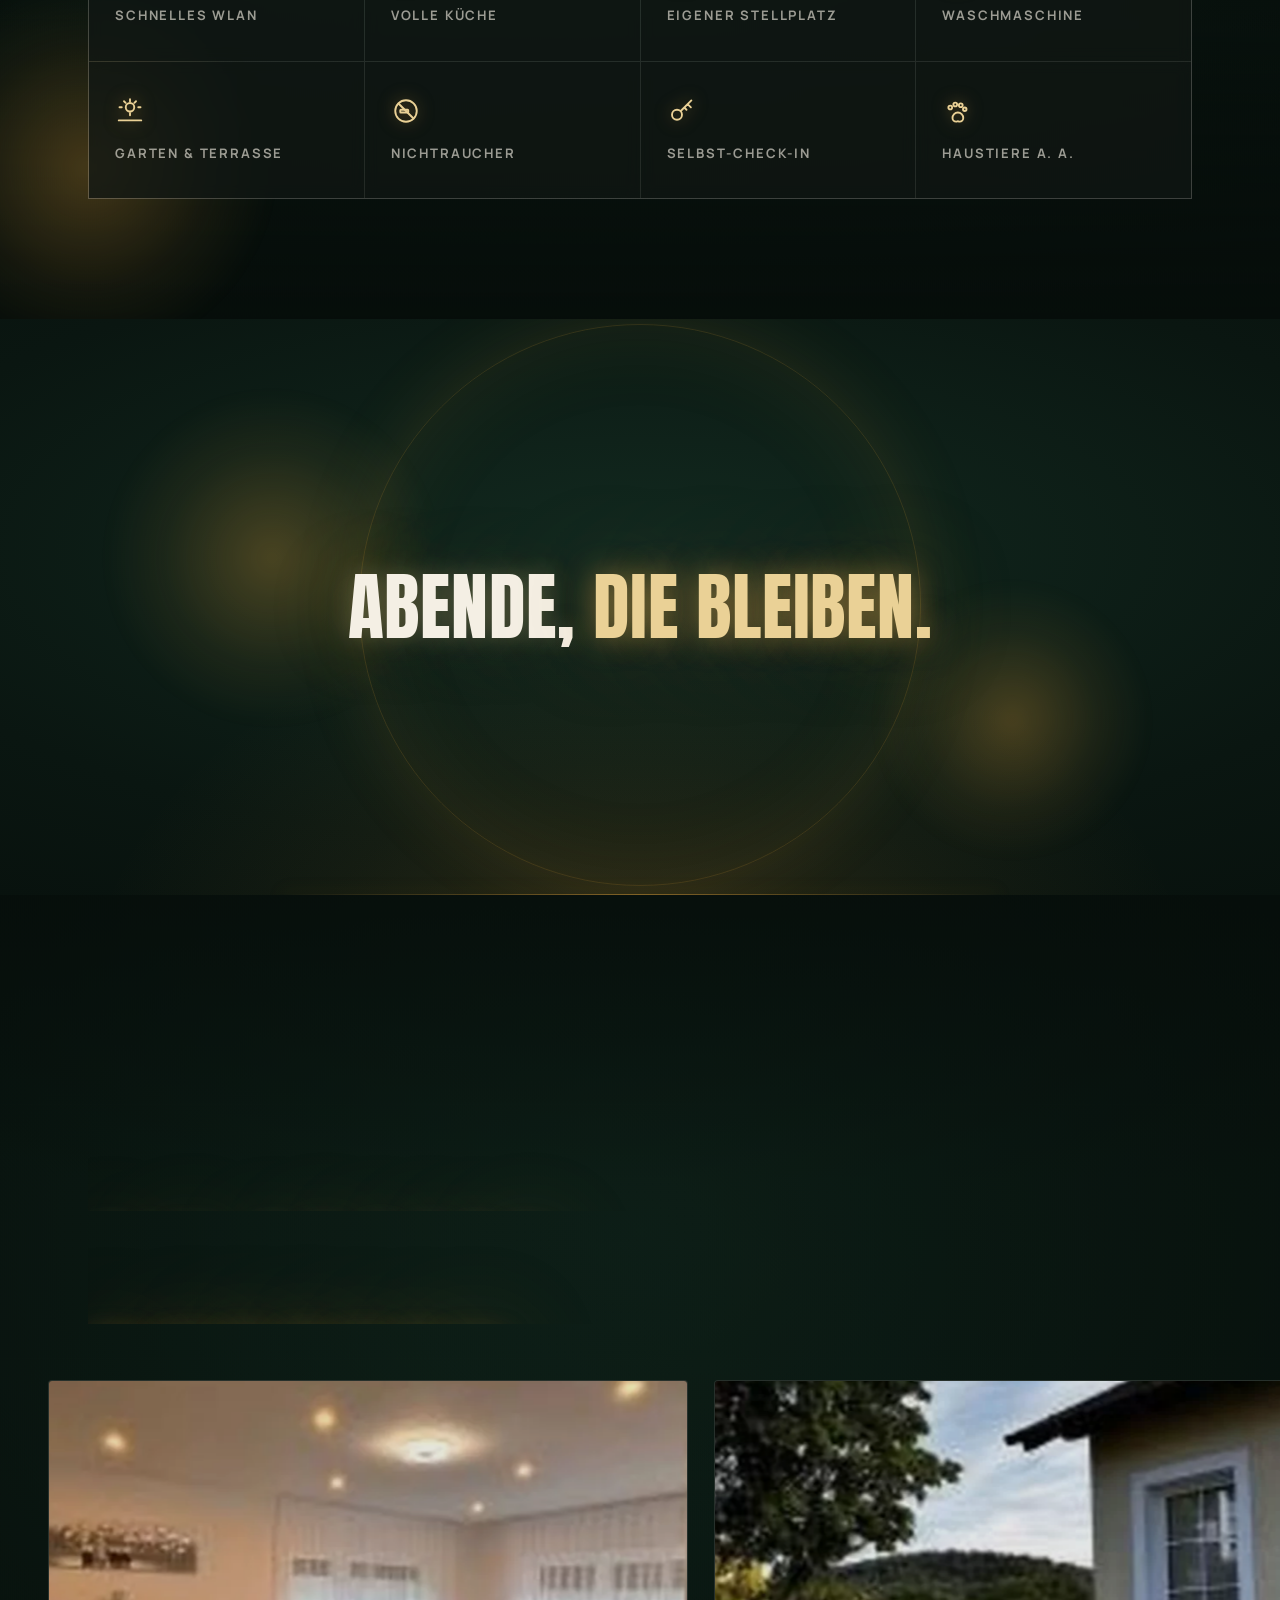
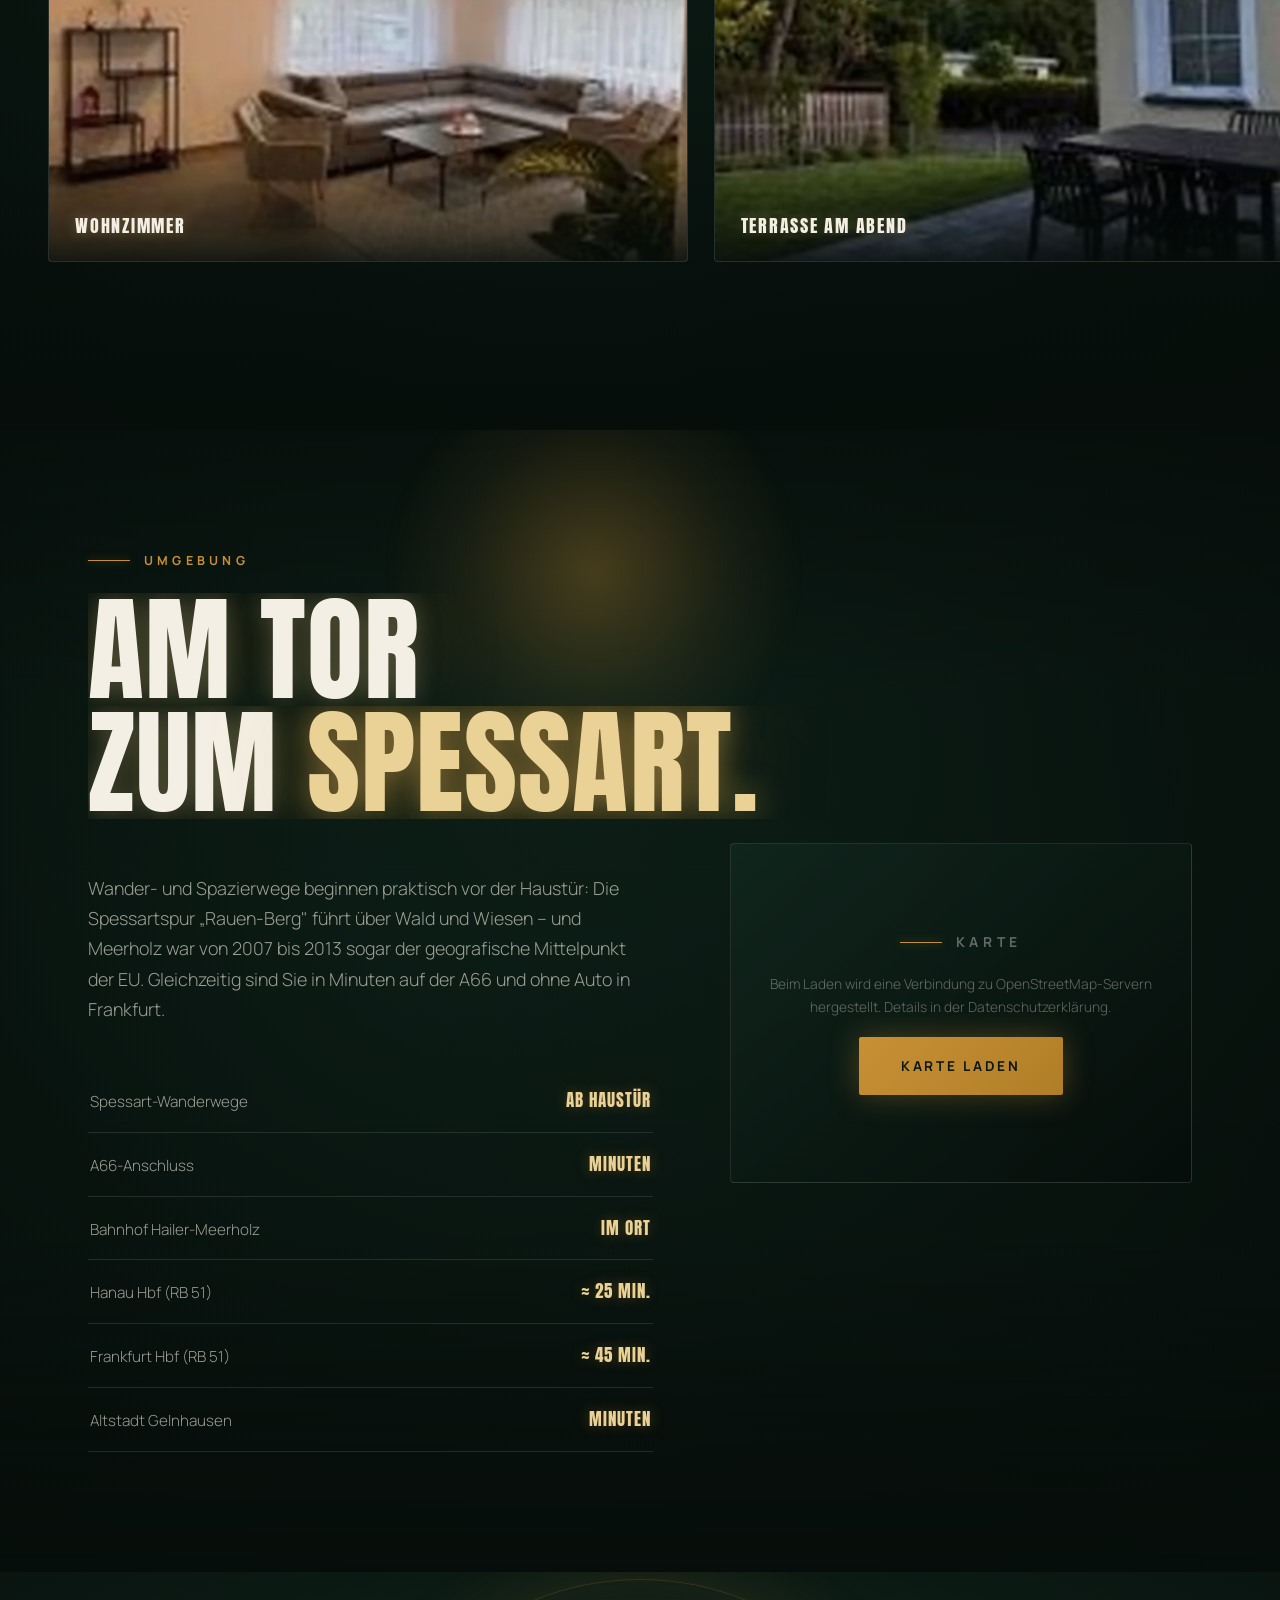
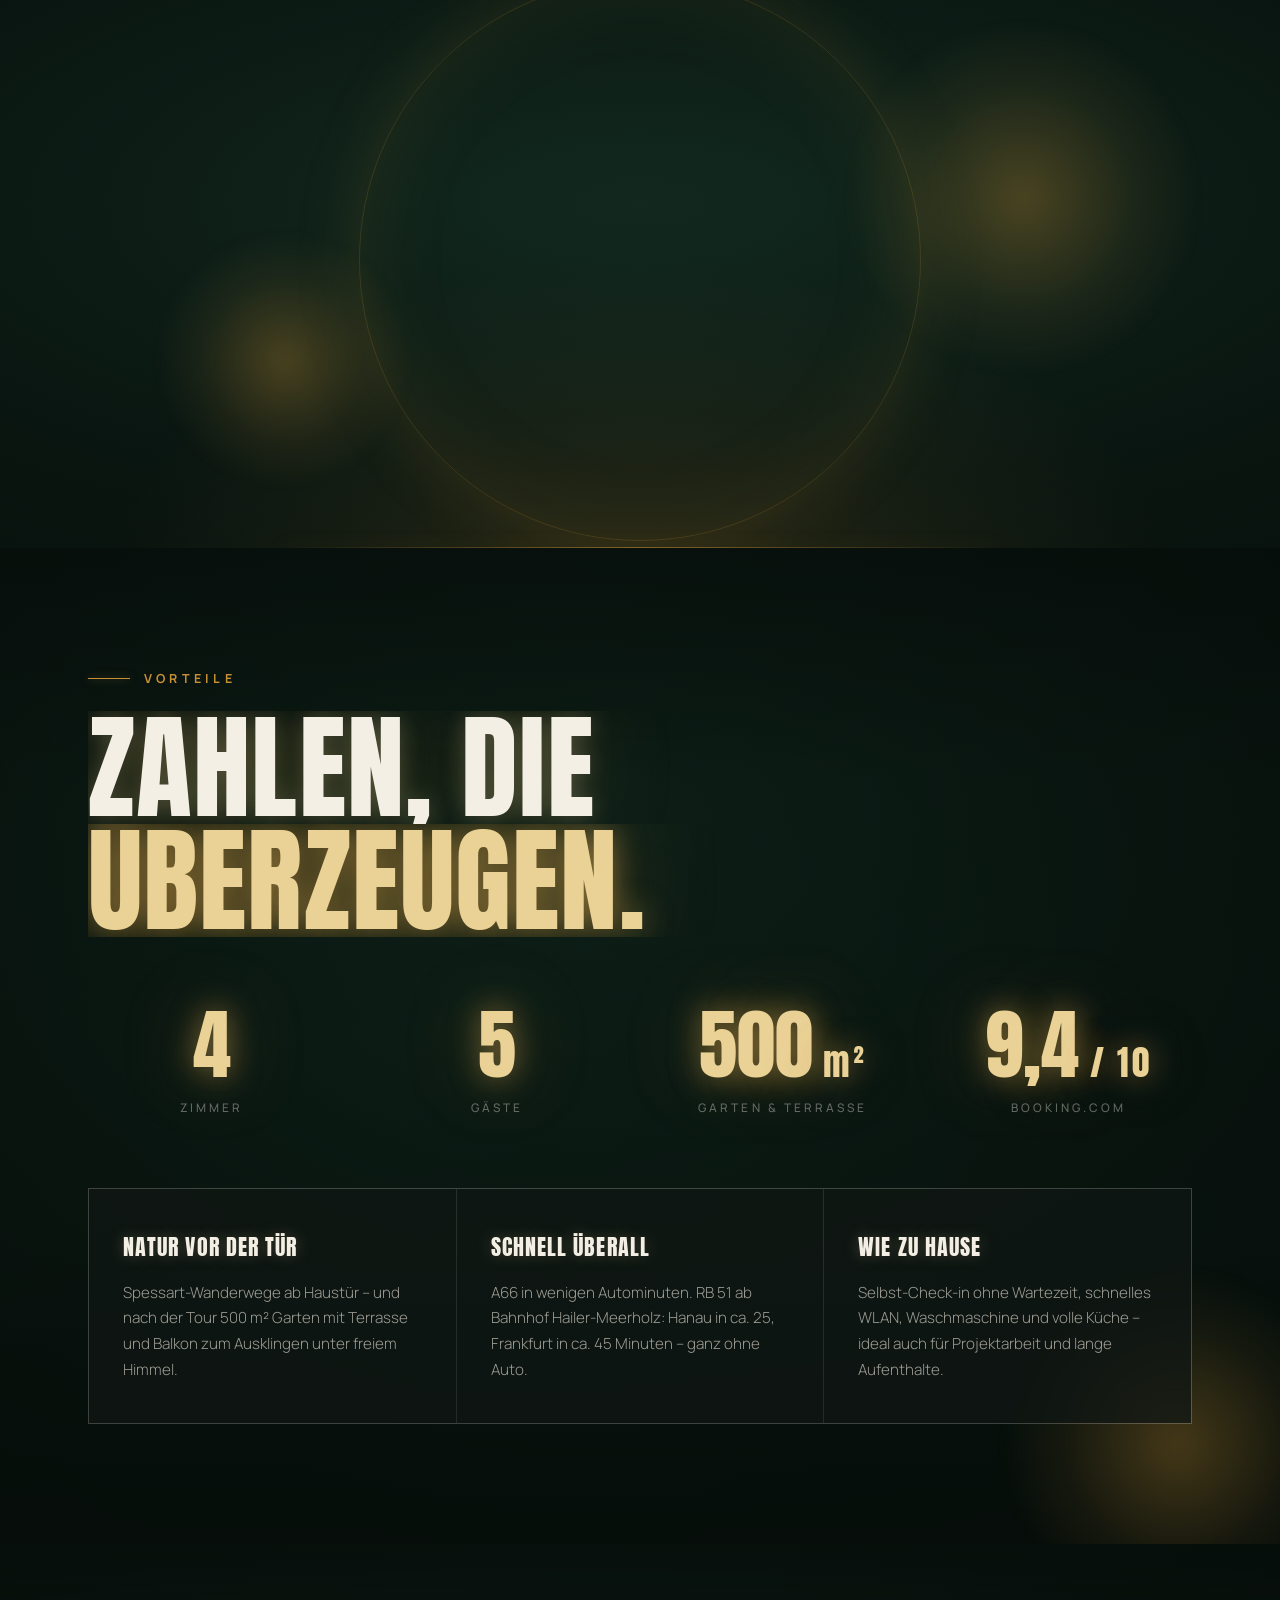
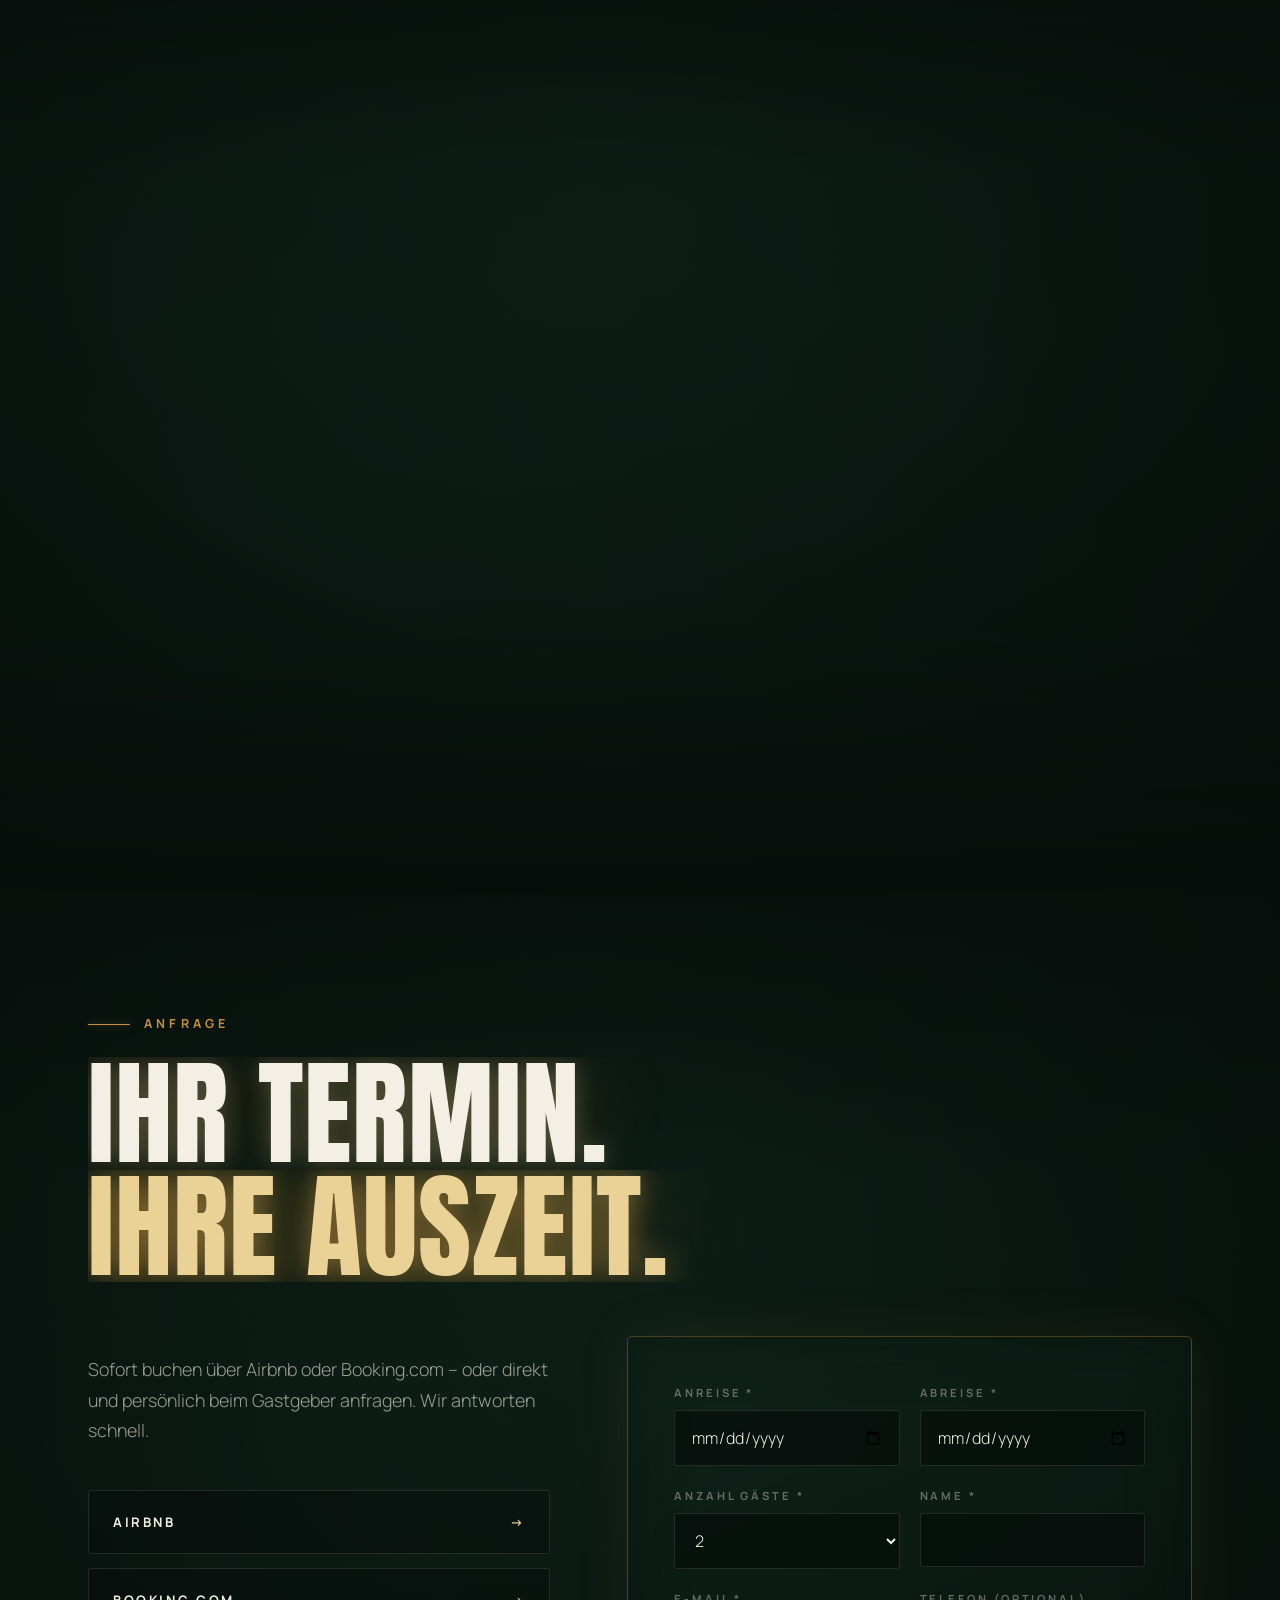
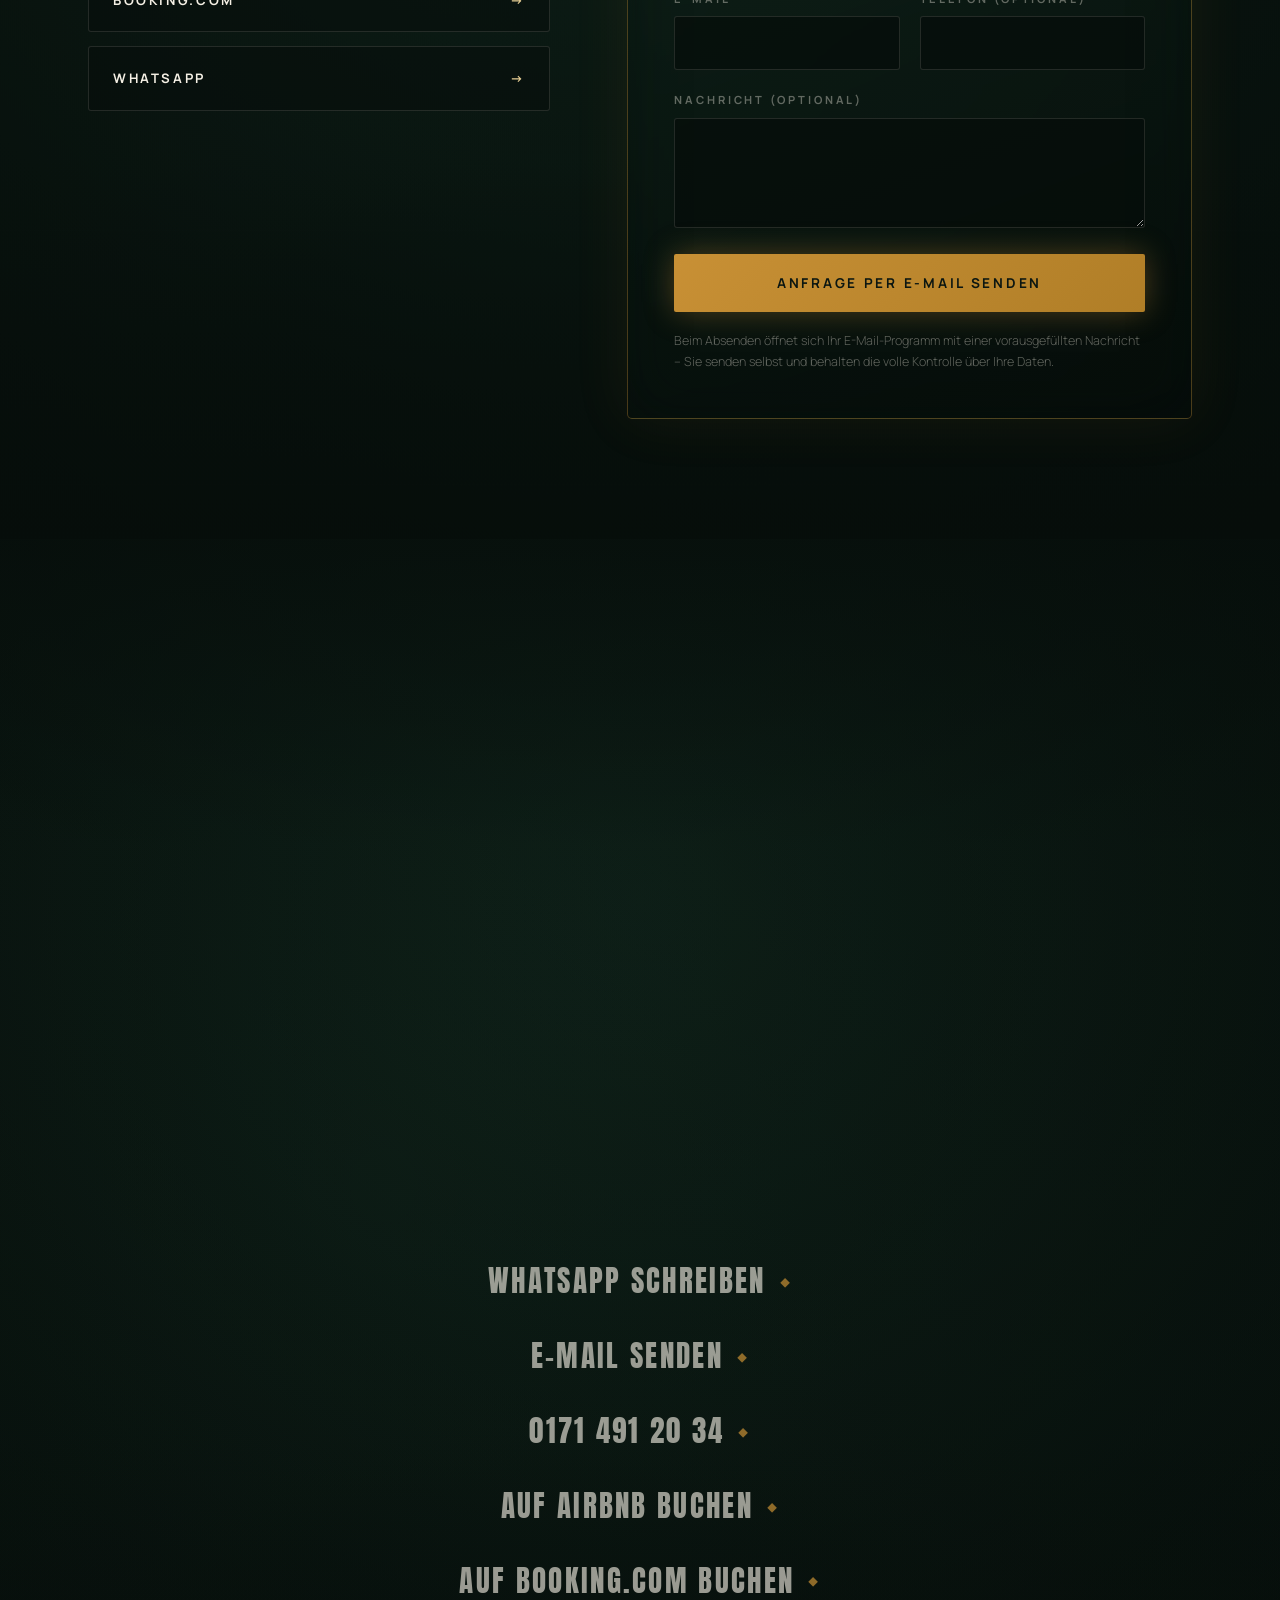
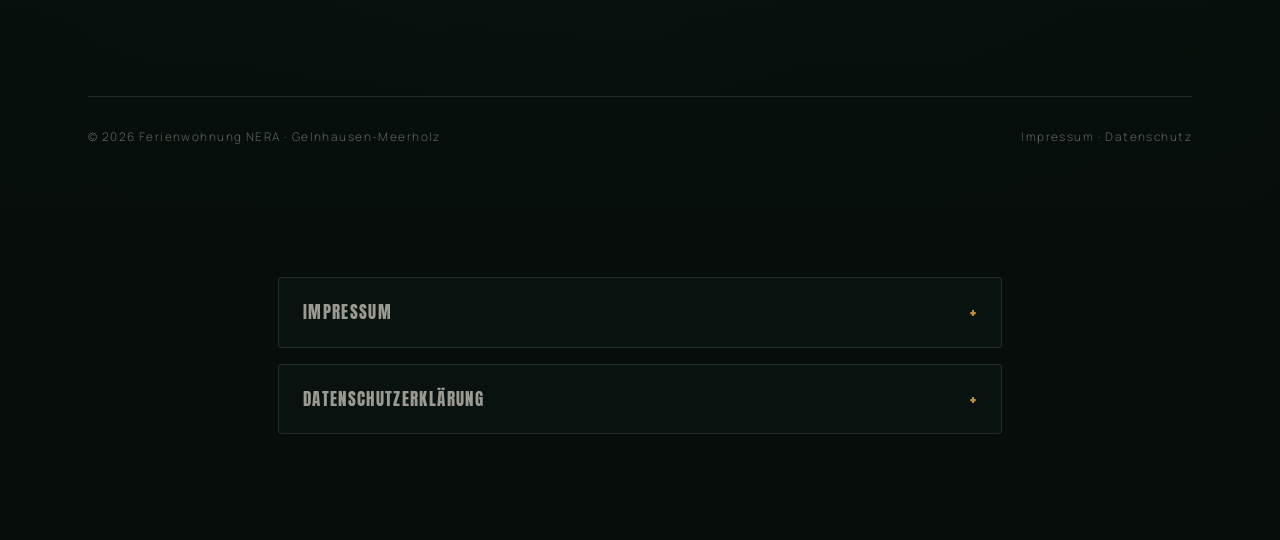
==== commit fd15d2c1: "Integrate Google Business Profile reviews and photos via Places API (New) - Bewertungen section now " ====
--- a/index.html
+++ b/index.html
@@ -428,6 +428,56 @@
     text-shadow:0 0 22px rgba(234,209,150,0.25);
   }
   .rating-src{margin-top:26px;font-size:0.76rem;letter-spacing:0.28em;text-transform:uppercase;color:var(--cream-faint);}
+  .gstars{
+    margin-top:18px;font-size:1.5rem;letter-spacing:0.3em;
+    color:var(--gold-bright);
+    text-shadow:0 0 18px var(--gold-glow), 0 0 50px rgba(200,144,53,0.35);
+    min-height:1em;
+  }
+  .gstars .off{color:rgba(244,239,228,0.22);text-shadow:none;}
+  .review-cta{
+    margin-top:44px;
+    display:flex;align-items:center;justify-content:center;gap:clamp(20px, 3vw, 40px);flex-wrap:wrap;
+  }
+  .reviews-grid{
+    display:grid;grid-template-columns:repeat(auto-fit, minmax(290px, 1fr));gap:18px;
+    max-width:1060px;margin:64px auto 0;
+  }
+  .review-card{
+    border:1px solid var(--line-faint);border-radius:5px;
+    background:linear-gradient(160deg, rgba(18,41,31,0.55), rgba(6,13,10,0.82));
+    backdrop-filter:blur(6px);
+    padding:26px 24px;text-align:left;
+    animation:cardIn 0.8s cubic-bezier(0.22,1,0.36,1) both;
+    transition:border-color 0.35s ease, box-shadow 0.35s ease, transform 0.35s ease;
+  }
+  .review-card:hover{border-color:var(--line-gold);box-shadow:0 0 30px rgba(200,144,53,0.18);transform:translateY(-4px);}
+  .review-card:nth-child(2){animation-delay:0.12s;} .review-card:nth-child(3){animation-delay:0.24s;}
+  .review-card:nth-child(4){animation-delay:0.36s;} .review-card:nth-child(5){animation-delay:0.48s;}
+  @keyframes cardIn{from{opacity:0;transform:translateY(34px);}to{opacity:1;transform:translateY(0);}}
+  .review-card__head{display:flex;align-items:center;gap:14px;margin-bottom:14px;}
+  .review-card__avatar{
+    width:46px;height:46px;border-radius:50%;object-fit:cover;flex:none;
+    border:1px solid var(--line-gold);
+    background:var(--pine);
+  }
+  .review-card__avatar--initial{
+    display:flex;align-items:center;justify-content:center;
+    font-family:var(--display);font-size:1.2rem;color:var(--gold-bright);
+  }
+  .review-card__name{font-weight:700;font-size:0.95rem;color:var(--cream);text-decoration:none;}
+  a.review-card__name:hover{color:var(--gold-bright);}
+  .review-card__date{font-size:0.74rem;letter-spacing:0.14em;text-transform:uppercase;color:var(--cream-faint);margin-top:2px;}
+  .review-card__stars{font-size:0.95rem;letter-spacing:0.18em;color:var(--gold-bright);text-shadow:0 0 10px var(--gold-glow);margin-bottom:10px;}
+  .review-card__stars .off{color:rgba(244,239,228,0.22);text-shadow:none;}
+  .review-card__text{
+    margin:0;font-size:0.92rem;color:var(--cream-dim);
+    display:-webkit-box;-webkit-line-clamp:5;-webkit-box-orient:vertical;overflow:hidden;
+  }
+  .reviews-note{
+    text-align:center;margin:26px 0 0;
+    font-size:0.7rem;letter-spacing:0.24em;text-transform:uppercase;color:var(--cream-faint);
+  }
 
   /* ---------- anfrage ---------- */
   .booking-grid{display:grid;grid-template-columns:0.9fr 1.1fr;gap:clamp(40px, 6vw, 90px);align-items:start;}
@@ -717,51 +767,51 @@
   </div>
   <div class="gallery-strip" id="galleryStrip" aria-label="Bildergalerie – horizontal scrollbar">
     <figure class="gallery-card" tabindex="0" role="button" aria-label="Wohnzimmer vergrößern">
-      <img src="assets/img/wohnzimmer.jpg" alt="Helles Wohnzimmer mit großer Eckcouch" loading="lazy">
+      <picture><source srcset="assets/img/wohnzimmer.webp" type="image/webp"><img src="assets/img/wohnzimmer.jpg" alt="Helles Wohnzimmer mit großer Eckcouch" loading="lazy" width="1200" height="900"></picture>
       <figcaption>Wohnzimmer</figcaption>
     </figure>
     <figure class="gallery-card" tabindex="0" role="button" aria-label="Terrasse am Abend vergrößern">
-      <img src="assets/img/terrasse.jpg" alt="Terrasse mit Gartenmöbeln am Abend" loading="lazy">
+      <picture><source srcset="assets/img/terrasse.webp" type="image/webp"><img src="assets/img/terrasse.jpg" alt="Terrasse mit Gartenmöbeln am Abend" loading="lazy" width="1200" height="900"></picture>
       <figcaption>Terrasse am Abend</figcaption>
     </figure>
     <figure class="gallery-card" tabindex="0" role="button" aria-label="Küche vergrößern">
-      <img src="assets/img/kueche.jpg" alt="Moderne voll ausgestattete Küche" loading="lazy">
+      <picture><source srcset="assets/img/kueche.webp" type="image/webp"><img src="assets/img/kueche.jpg" alt="Moderne voll ausgestattete Küche" loading="lazy" width="1200" height="900"></picture>
       <figcaption>Küche</figcaption>
     </figure>
     <figure class="gallery-card" tabindex="0" role="button" aria-label="Schlafzimmer vergrößern">
-      <img src="assets/img/schlafzimmer.jpg" alt="Schlafzimmer mit Doppelbett" loading="lazy">
+      <picture><source srcset="assets/img/schlafzimmer.webp" type="image/webp"><img src="assets/img/schlafzimmer.jpg" alt="Schlafzimmer mit Doppelbett" loading="lazy" width="1200" height="900"></picture>
       <figcaption>Schlafzimmer</figcaption>
     </figure>
     <figure class="gallery-card" tabindex="0" role="button" aria-label="Zimmer mit zwei Einzelbetten vergrößern">
-      <img src="assets/img/einzelbetten.jpg" alt="Zimmer mit zwei Einzelbetten" loading="lazy">
+      <picture><source srcset="assets/img/einzelbetten.webp" type="image/webp"><img src="assets/img/einzelbetten.jpg" alt="Zimmer mit zwei Einzelbetten" loading="lazy" width="1200" height="900"></picture>
       <figcaption>2 Einzelbetten</figcaption>
     </figure>
     <figure class="gallery-card" tabindex="0" role="button" aria-label="Essbereich vergrößern">
-      <img src="assets/img/essbereich.jpg" alt="Essbereich mit großem Esstisch" loading="lazy">
+      <picture><source srcset="assets/img/essbereich.webp" type="image/webp"><img src="assets/img/essbereich.jpg" alt="Essbereich mit großem Esstisch" loading="lazy" width="1200" height="900"></picture>
       <figcaption>Essbereich</figcaption>
     </figure>
     <figure class="gallery-card" tabindex="0" role="button" aria-label="Bad vergrößern">
-      <img src="assets/img/bad.jpg" alt="Modernes Bad mit Glasdusche" loading="lazy">
+      <picture><source srcset="assets/img/bad.webp" type="image/webp"><img src="assets/img/bad.jpg" alt="Modernes Bad mit Glasdusche" loading="lazy" width="1200" height="900"></picture>
       <figcaption>Bad</figcaption>
     </figure>
     <figure class="gallery-card" tabindex="0" role="button" aria-label="Garten vergrößern">
-      <img src="assets/img/garten.jpg" alt="500 Quadratmeter Garten mit Rasenfläche" loading="lazy">
+      <picture><source srcset="assets/img/garten.webp" type="image/webp"><img src="assets/img/garten.jpg" alt="500 Quadratmeter Garten mit Rasenfläche" loading="lazy" width="1200" height="900"></picture>
       <figcaption>500 m² Garten</figcaption>
     </figure>
     <figure class="gallery-card" tabindex="0" role="button" aria-label="Haus und Stellplatz vergrößern">
-      <img src="assets/img/haus.jpg" alt="Hausansicht mit Stellplatz" loading="lazy">
+      <picture><source srcset="assets/img/haus.webp" type="image/webp"><img src="assets/img/haus.jpg" alt="Hausansicht mit Stellplatz" loading="lazy" width="1200" height="900"></picture>
       <figcaption>Haus &amp; Stellplatz</figcaption>
     </figure>
     <figure class="gallery-card" tabindex="0" role="button" aria-label="Wohnzimmer Detail vergrößern">
-      <img src="assets/img/wohnzimmer2.jpg" alt="Wohnzimmer aus anderer Perspektive" loading="lazy">
+      <picture><source srcset="assets/img/wohnzimmer2.webp" type="image/webp"><img src="assets/img/wohnzimmer2.jpg" alt="Wohnzimmer aus anderer Perspektive" loading="lazy" width="1200" height="900"></picture>
       <figcaption>Wohnbereich</figcaption>
     </figure>
     <figure class="gallery-card" tabindex="0" role="button" aria-label="Schlafzimmer Detail vergrößern">
-      <img src="assets/img/schlafzimmer2.jpg" alt="Schlafzimmer Detailansicht" loading="lazy">
+      <picture><source srcset="assets/img/schlafzimmer2.webp" type="image/webp"><img src="assets/img/schlafzimmer2.jpg" alt="Schlafzimmer Detailansicht" loading="lazy" width="1200" height="900"></picture>
       <figcaption>Schlafbereich</figcaption>
     </figure>
     <figure class="gallery-card" tabindex="0" role="button" aria-label="Garten am Abend vergrößern">
-      <img src="assets/img/garten2.jpg" alt="Garten mit Terrasse am Abend" loading="lazy">
+      <picture><source srcset="assets/img/garten2.webp" type="image/webp"><img src="assets/img/garten2.jpg" alt="Garten mit Terrasse am Abend" loading="lazy" width="1200" height="900"></picture>
       <figcaption>Garten am Abend</figcaption>
     </figure>
   </div>
@@ -847,13 +897,20 @@
   <div class="wrap">
     <div class="rating-hero">
       <p class="kicker reveal" style="justify-content:center;">Bewertungen</p>
-      <div class="score reveal d1" aria-label="Bewertung 9,4 von 10">9,4<small> / 10</small></div>
+      <div class="score reveal d1" id="gScore" aria-label="Bewertung 9,4 von 10">9,4<small> / 10</small></div>
+      <div class="gstars reveal d1" id="gStars" aria-hidden="true"></div>
       <p class="rating-quote reveal d2">„Gäste kommen an –<br>und kommen wieder."</p>
-      <p class="rating-src reveal d3">Durchschnittliche Gästebewertung · Booking.com</p>
-      <div class="reveal d3" style="margin-top:44px;">
-        <a class="btn-line" href="https://www.booking.com/Share-txAgwc" target="_blank" rel="noopener">Bewertungen auf Booking.com <span class="arr">→</span></a>
+      <p class="rating-src reveal d3" id="gCount">Durchschnittliche Gästebewertung · Booking.com</p>
+      <div class="review-cta reveal d3">
+        <a class="btn-solid" id="gWriteBtn" href="https://search.google.com/local/writereview?placeid=ChIJ-ZNe_q4lvUcRK845esyisCM" target="_blank" rel="noopener">Jetzt Bewertung schreiben</a>
+        <a class="btn-line" id="gAllBtn" href="https://search.google.com/local/reviews?placeid=ChIJ-ZNe_q4lvUcRK845esyisCM" target="_blank" rel="noopener">Alle Google-Bewertungen ansehen <span class="arr">→</span></a>
+      </div>
+      <div class="reveal d3" style="margin-top:26px;">
+        <a class="btn-line" href="https://www.booking.com/Share-txAgwc" target="_blank" rel="noopener" style="font-size:0.72rem;">Bewertungen auf Booking.com <span class="arr">→</span></a>
       </div>
     </div>
+    <div class="reviews-grid" id="gReviews" aria-live="polite"></div>
+    <p class="reviews-note" id="gNote" hidden>Bewertungen werden automatisch live von Google geladen.</p>
   </div>
 </section>
 
@@ -960,7 +1017,7 @@
       <h3>4. Kontaktaufnahme und Buchungsanfrage</h3>
       <p>Diese Website bietet ein Anfrageformular für Buchungsanfragen. Beim Absenden öffnet sich Ihr eigenes E-Mail-Programm mit einer vorbereiteten Nachricht; eine Speicherung Ihrer Formulardaten auf unserem Server findet nicht statt. Die von Ihnen per E-Mail oder WhatsApp übermittelten Daten verarbeiten wir ausschließlich zur Bearbeitung Ihrer Anfrage (Art. 6 Abs. 1 lit. b DSGVO).</p>
       <h3>5. Externe Dienste</h3>
-      <p>Eingebettete Karten werden erst nach Ihrem Klick von OpenStreetMap (OpenStreetMap Foundation) geladen; dabei wird Ihre IP-Adresse an deren Server übermittelt. Hintergrundvideos werden von einem Content-Delivery-Netzwerk geladen. Schriftarten werden über Google Fonts bezogen; dabei wird Ihre IP-Adresse an Google übermittelt. Links zu Airbnb, Booking.com und WhatsApp führen zu externen Anbietern mit eigenen Datenschutzbestimmungen.</p>
+      <p>Eingebettete Karten werden erst nach Ihrem Klick von OpenStreetMap (OpenStreetMap Foundation) geladen; dabei wird Ihre IP-Adresse an deren Server übermittelt. Hintergrundvideos werden von einem Content-Delivery-Netzwerk geladen. Schriftarten werden über Google Fonts bezogen; dabei wird Ihre IP-Adresse an Google übermittelt. Zur Anzeige aktueller Gästebewertungen und Fotos ruft diese Website Daten unseres Google-Unternehmensprofils über die Google Places API (Google Ireland Ltd.) ab; dabei wird Ihre IP-Adresse an Google übermittelt (Art. 6 Abs. 1 lit. f DSGVO – Information über die Qualität unserer Unterkunft). Links zu Airbnb, Booking.com, Google und WhatsApp führen zu externen Anbietern mit eigenen Datenschutzbestimmungen.</p>
     </div>
   </details>
 </div>
@@ -1172,17 +1229,21 @@
   });
 
   var suppressClick = false;
-  var lbTiles = Array.prototype.slice.call(document.querySelectorAll('.gallery-card'));
   var lb = document.getElementById('lightbox');
   var lbImg = document.getElementById('lbImg');
   var lbCaption = document.getElementById('lbCaption');
   var lbIndex = 0;
+  function getTiles(){
+    return Array.prototype.slice.call(document.querySelectorAll('.gallery-card'));
+  }
   function lbOpen(i){
-    lbIndex = (i + lbTiles.length) % lbTiles.length;
-    var img = lbTiles[lbIndex].querySelector('img');
-    lbImg.src = img.src;
+    var tiles = getTiles();
+    if (!tiles.length) return;
+    lbIndex = (i + tiles.length) % tiles.length;
+    var img = tiles[lbIndex].querySelector('img');
+    lbImg.src = img.currentSrc || img.src;
     lbImg.alt = img.alt;
-    lbCaption.textContent = lbTiles[lbIndex].querySelector('figcaption').textContent + ' · ' + (lbIndex + 1) + ' / ' + lbTiles.length;
+    lbCaption.textContent = tiles[lbIndex].querySelector('figcaption').textContent + ' · ' + (lbIndex + 1) + ' / ' + tiles.length;
     lb.classList.add('is-open');
     document.body.style.overflow = 'hidden';
   }
@@ -1190,11 +1251,16 @@
     lb.classList.remove('is-open');
     document.body.style.overflow = '';
   }
-  lbTiles.forEach(function(tile, i){
-    tile.addEventListener('click', function(){ if (!suppressClick) lbOpen(i); });
-    tile.addEventListener('keydown', function(e){
-      if (e.key === 'Enter' || e.key === ' '){ e.preventDefault(); lbOpen(i); }
-    });
+  // Delegation: funktioniert auch für später (z. B. von Google) ergänzte Karten
+  strip.addEventListener('click', function(e){
+    var tile = e.target.closest('.gallery-card');
+    if (!tile || suppressClick) return;
+    lbOpen(getTiles().indexOf(tile));
+  });
+  strip.addEventListener('keydown', function(e){
+    var tile = e.target.closest('.gallery-card');
+    if (!tile) return;
+    if (e.key === 'Enter' || e.key === ' '){ e.preventDefault(); lbOpen(getTiles().indexOf(tile)); }
   });
   document.getElementById('lbClose').addEventListener('click', lbCloseFn);
   document.getElementById('lbPrev').addEventListener('click', function(e){ e.stopPropagation(); lbOpen(lbIndex - 1); });
@@ -1263,6 +1329,107 @@
     window.addEventListener('scroll', updateSticky, {passive:true});
     updateSticky();
   }
+
+  // ---------- Google-Unternehmensprofil: Live-Bewertungen & Fotos ----------
+  // Places API (New) — funktioniert direkt aus dem Browser einer statischen Seite.
+  // API-Key in der Google Cloud Console anlegen (Places API (New) aktivieren) und
+  // per HTTP-Referrer auf die eigene Domain beschränken.
+  var GOOGLE_PLACES = {
+    apiKey: 'GOOGLE_API_KEY_HIER_EINFÜGEN',
+    placeId: 'ChIJ-ZNe_q4lvUcRK845esyisCM',
+    maxPhotos: 10,          /* wie viele Profil-Fotos in die Galerie übernommen werden */
+    cacheMinutes: 60        /* Browser-Cache, schont das API-Kontingent */
+  };
+
+  (function initGooglePlaces(){
+    var key = GOOGLE_PLACES.apiKey;
+    if (!key || key.indexOf('HIER_EINF') !== -1) return; // noch kein Key: statische Anzeige bleibt
+
+    function render(place){
+      // Durchschnitt + Anzahl
+      if (typeof place.rating === 'number'){
+        var score = document.getElementById('gScore');
+        var scoreTxt = place.rating.toFixed(1).replace('.', ',');
+        score.innerHTML = scoreTxt + '<small> / 5</small>';
+        score.setAttribute('aria-label', 'Google-Bewertung ' + scoreTxt + ' von 5');
+        var stars = document.getElementById('gStars');
+        var full = Math.round(place.rating);
+        var s = '';
+        for (var i = 1; i <= 5; i++){ s += '<span' + (i > full ? ' class="off"' : '') + '>★</span>'; }
+        stars.innerHTML = s;
+      }
+      if (place.userRatingCount){
+        document.getElementById('gCount').textContent = place.userRatingCount + ' Google-Bewertungen · automatisch aktualisiert';
+      }
+      document.getElementById('gNote').hidden = false;
+
+      // Neueste Rezensionen
+      var grid = document.getElementById('gReviews');
+      (place.reviews || []).slice(0, 5).forEach(function(r){
+        var name = (r.authorAttribution && r.authorAttribution.displayName) || 'Google-Nutzer';
+        var uri = r.authorAttribution && r.authorAttribution.uri;
+        var photo = r.authorAttribution && r.authorAttribution.photoUri;
+        var stars = '';
+        for (var i = 1; i <= 5; i++){ stars += '<span' + (i > r.rating ? ' class="off"' : '') + '>★</span>'; }
+        var card = document.createElement('article');
+        card.className = 'review-card';
+        var avatar = photo
+          ? '<img class="review-card__avatar" src="' + photo + '" alt="" loading="lazy" referrerpolicy="no-referrer">'
+          : '<div class="review-card__avatar review-card__avatar--initial" aria-hidden="true">' + name.charAt(0).toUpperCase() + '</div>';
+        var nameHtml = uri
+          ? '<a class="review-card__name" href="' + uri + '" target="_blank" rel="noopener">' + name + '</a>'
+          : '<span class="review-card__name">' + name + '</span>';
+        card.innerHTML =
+          '<div class="review-card__head">' + avatar +
+            '<div>' + nameHtml +
+              '<div class="review-card__date">' + (r.relativePublishTimeDescription || '') + '</div>' +
+            '</div>' +
+          '</div>' +
+          '<div class="review-card__stars" aria-label="' + r.rating + ' von 5 Sternen">' + stars + '</div>' +
+          '<p class="review-card__text"></p>';
+        card.querySelector('.review-card__text').textContent = (r.text && r.text.text) || '';
+        grid.appendChild(card);
+      });
+
+      // Die besten Profil-Fotos automatisch in die Galerie übernehmen
+      (place.photos || []).slice(0, GOOGLE_PLACES.maxPhotos).forEach(function(ph, i){
+        var url = 'https://places.googleapis.com/v1/' + ph.name + '/media?maxHeightPx=1100&key=' + key;
+        var fig = document.createElement('figure');
+        fig.className = 'gallery-card';
+        fig.setAttribute('tabindex', '0');
+        fig.setAttribute('role', 'button');
+        fig.setAttribute('aria-label', 'Gästefoto ' + (i + 1) + ' vergrößern');
+        var img = document.createElement('img');
+        img.src = url;
+        img.alt = 'Ferienwohnung NERA Gelnhausen-Meerholz – Impression ' + (i + 1) + ' aus dem Google-Unternehmensprofil';
+        img.loading = 'lazy';
+        img.addEventListener('error', function(){ if (fig.parentNode) fig.parentNode.removeChild(fig); });
+        var cap = document.createElement('figcaption');
+        cap.textContent = 'Impression';
+        fig.appendChild(img); fig.appendChild(cap);
+        strip.appendChild(fig);
+      });
+    }
+
+    function load(){
+      try {
+        var cached = sessionStorage.getItem('neraGPlace');
+        if (cached){
+          var c = JSON.parse(cached);
+          if (Date.now() - c.ts < GOOGLE_PLACES.cacheMinutes * 60000){ render(c.data); return; }
+        }
+      } catch (err) { /* Cache defekt → frisch laden */ }
+      fetch('https://places.googleapis.com/v1/places/' + GOOGLE_PLACES.placeId +
+            '?languageCode=de&fields=rating,userRatingCount,reviews,photos&key=' + key)
+        .then(function(res){ if (!res.ok) throw new Error(res.status); return res.json(); })
+        .then(function(data){
+          try { sessionStorage.setItem('neraGPlace', JSON.stringify({ts: Date.now(), data: data})); } catch (err) {}
+          render(data);
+        })
+        .catch(function(){ /* API nicht erreichbar → statische Anzeige bleibt */ });
+    }
+    load();
+  })();
 
   // ---------- Goldstaub-Partikel (gesamte Seite) ----------
   (function initDust(){
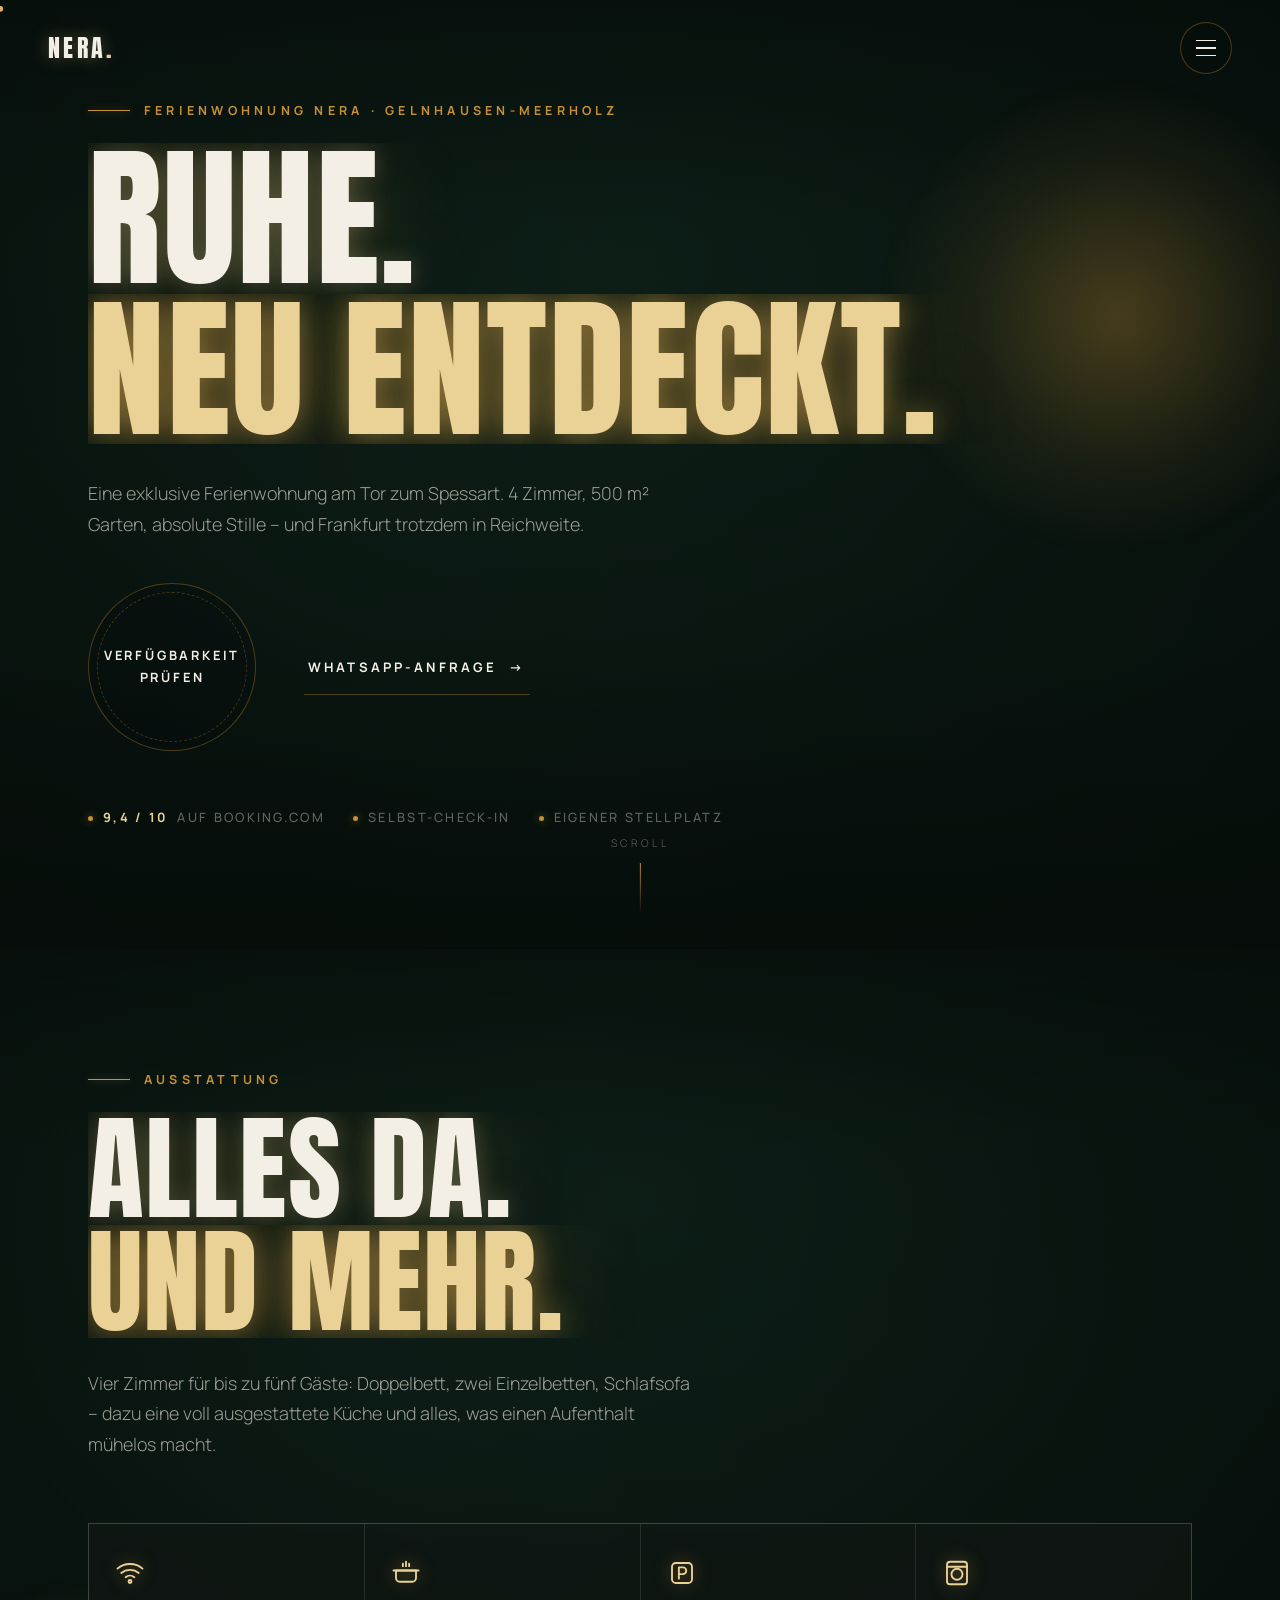
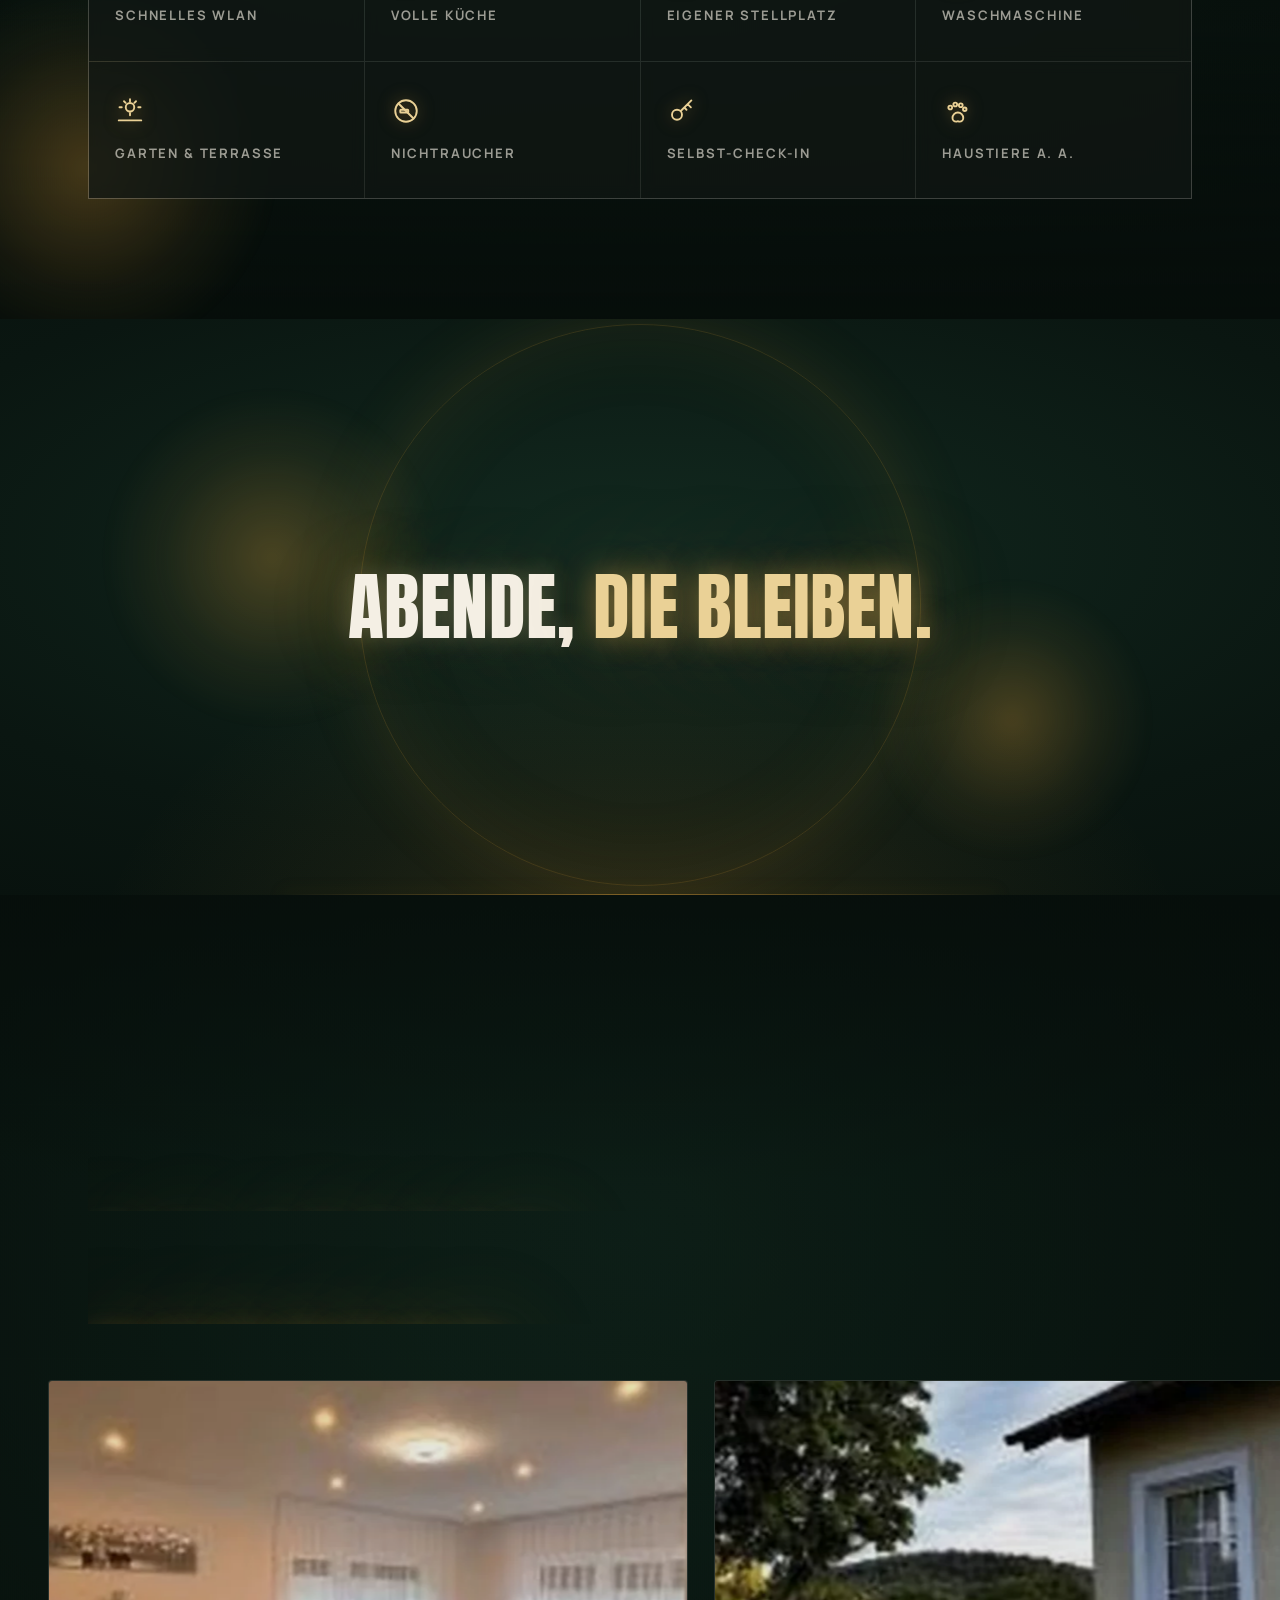
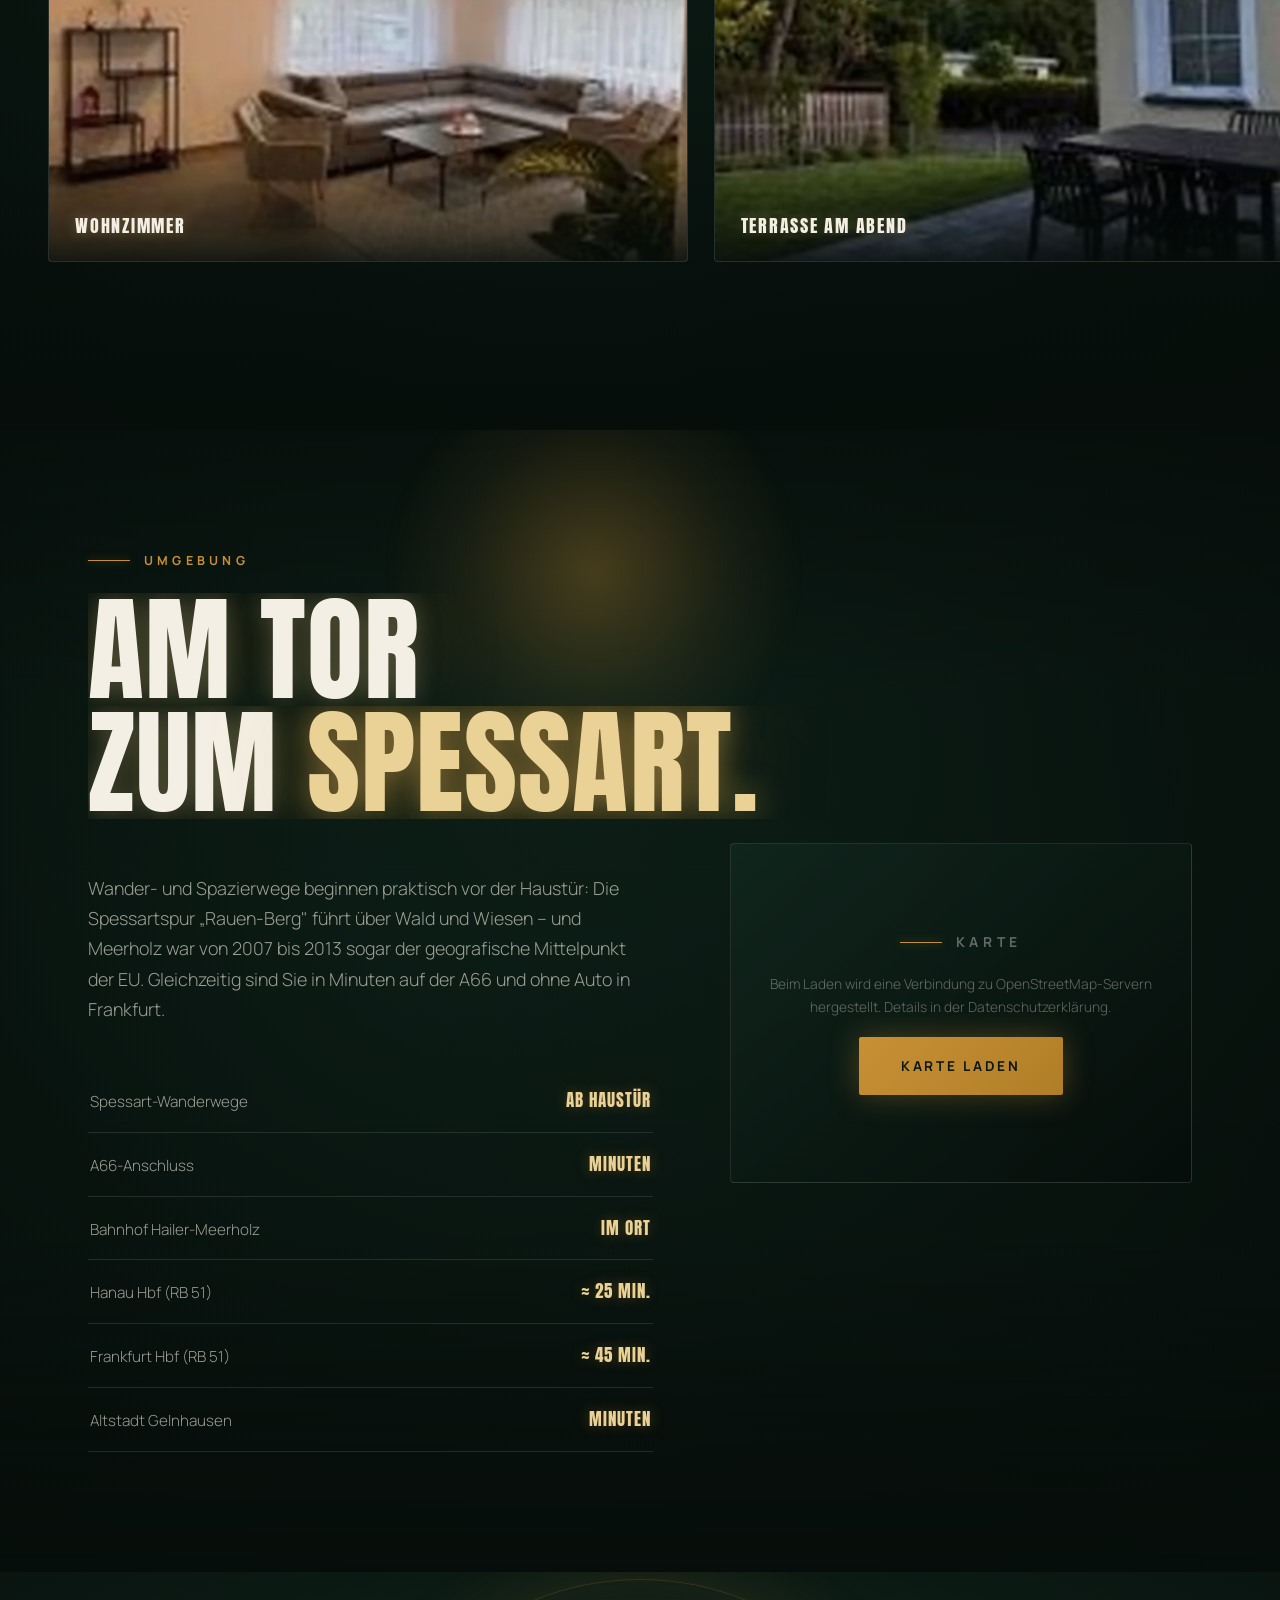
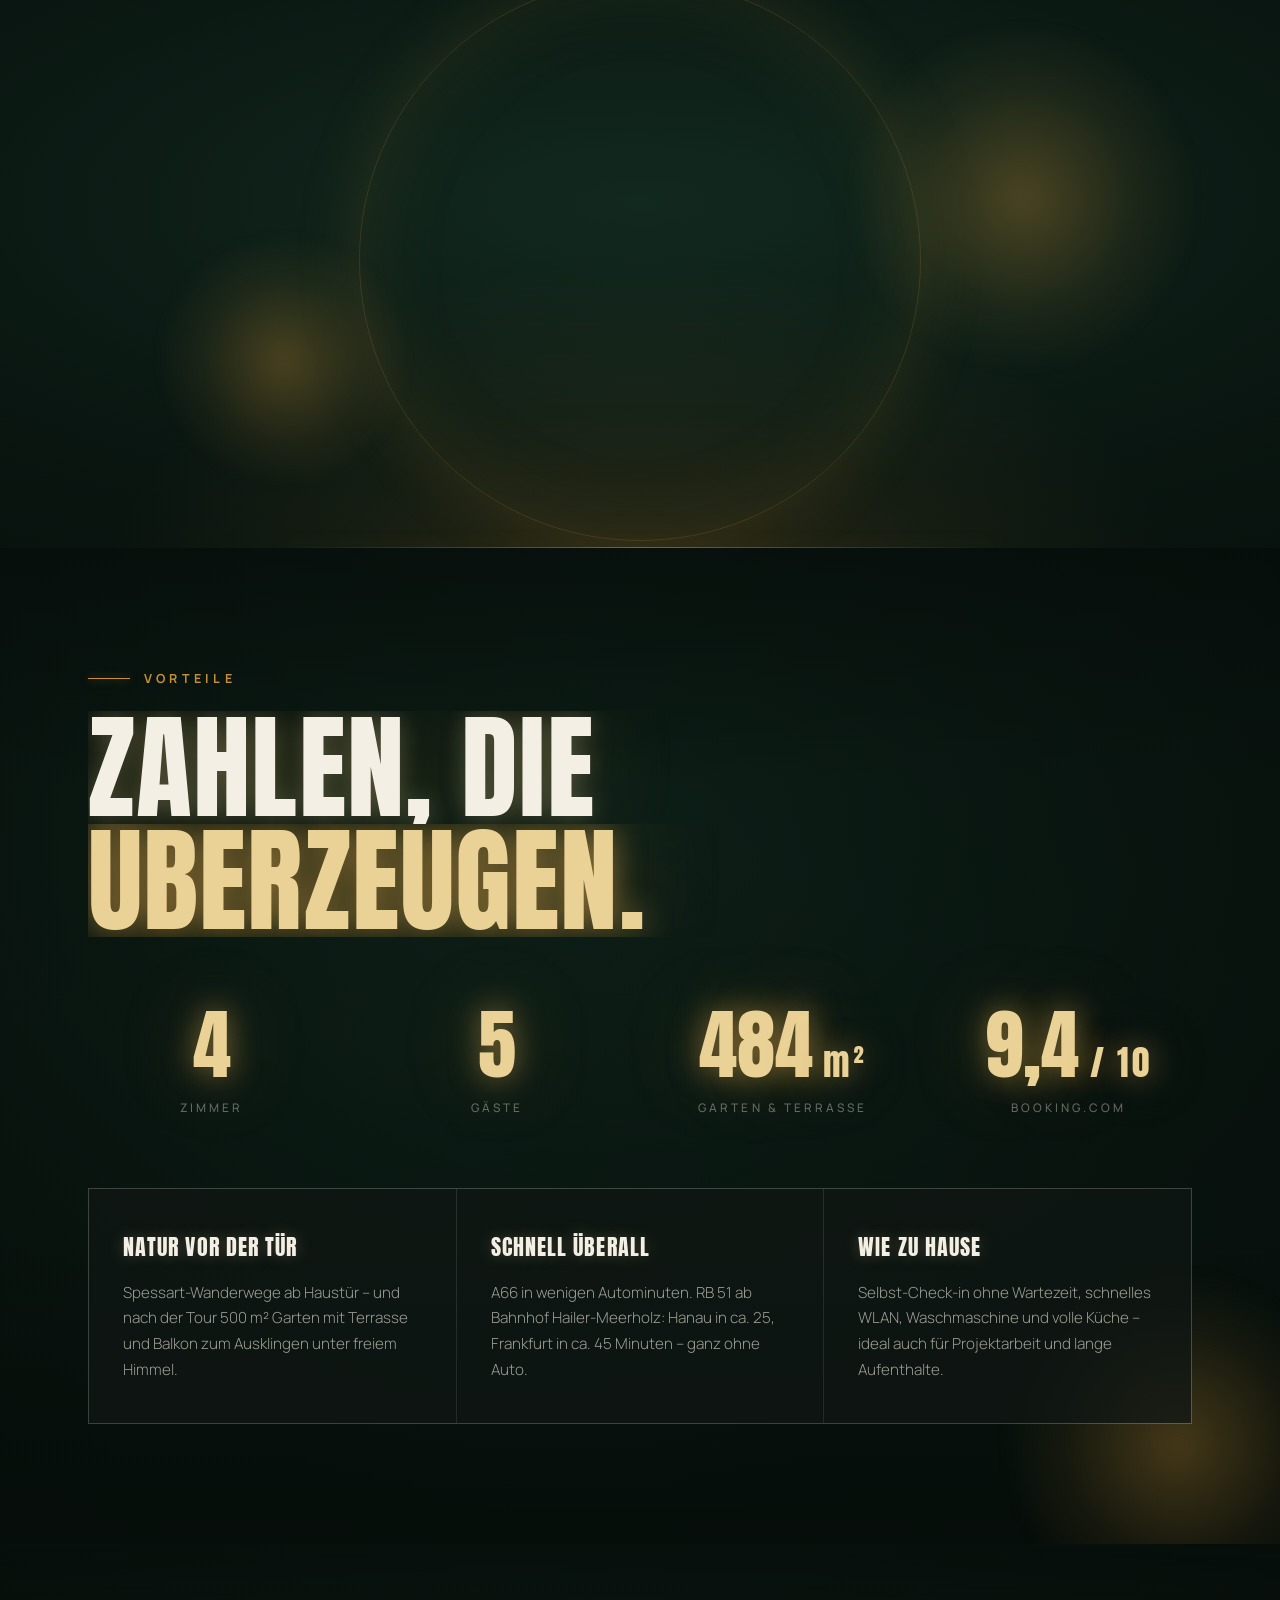
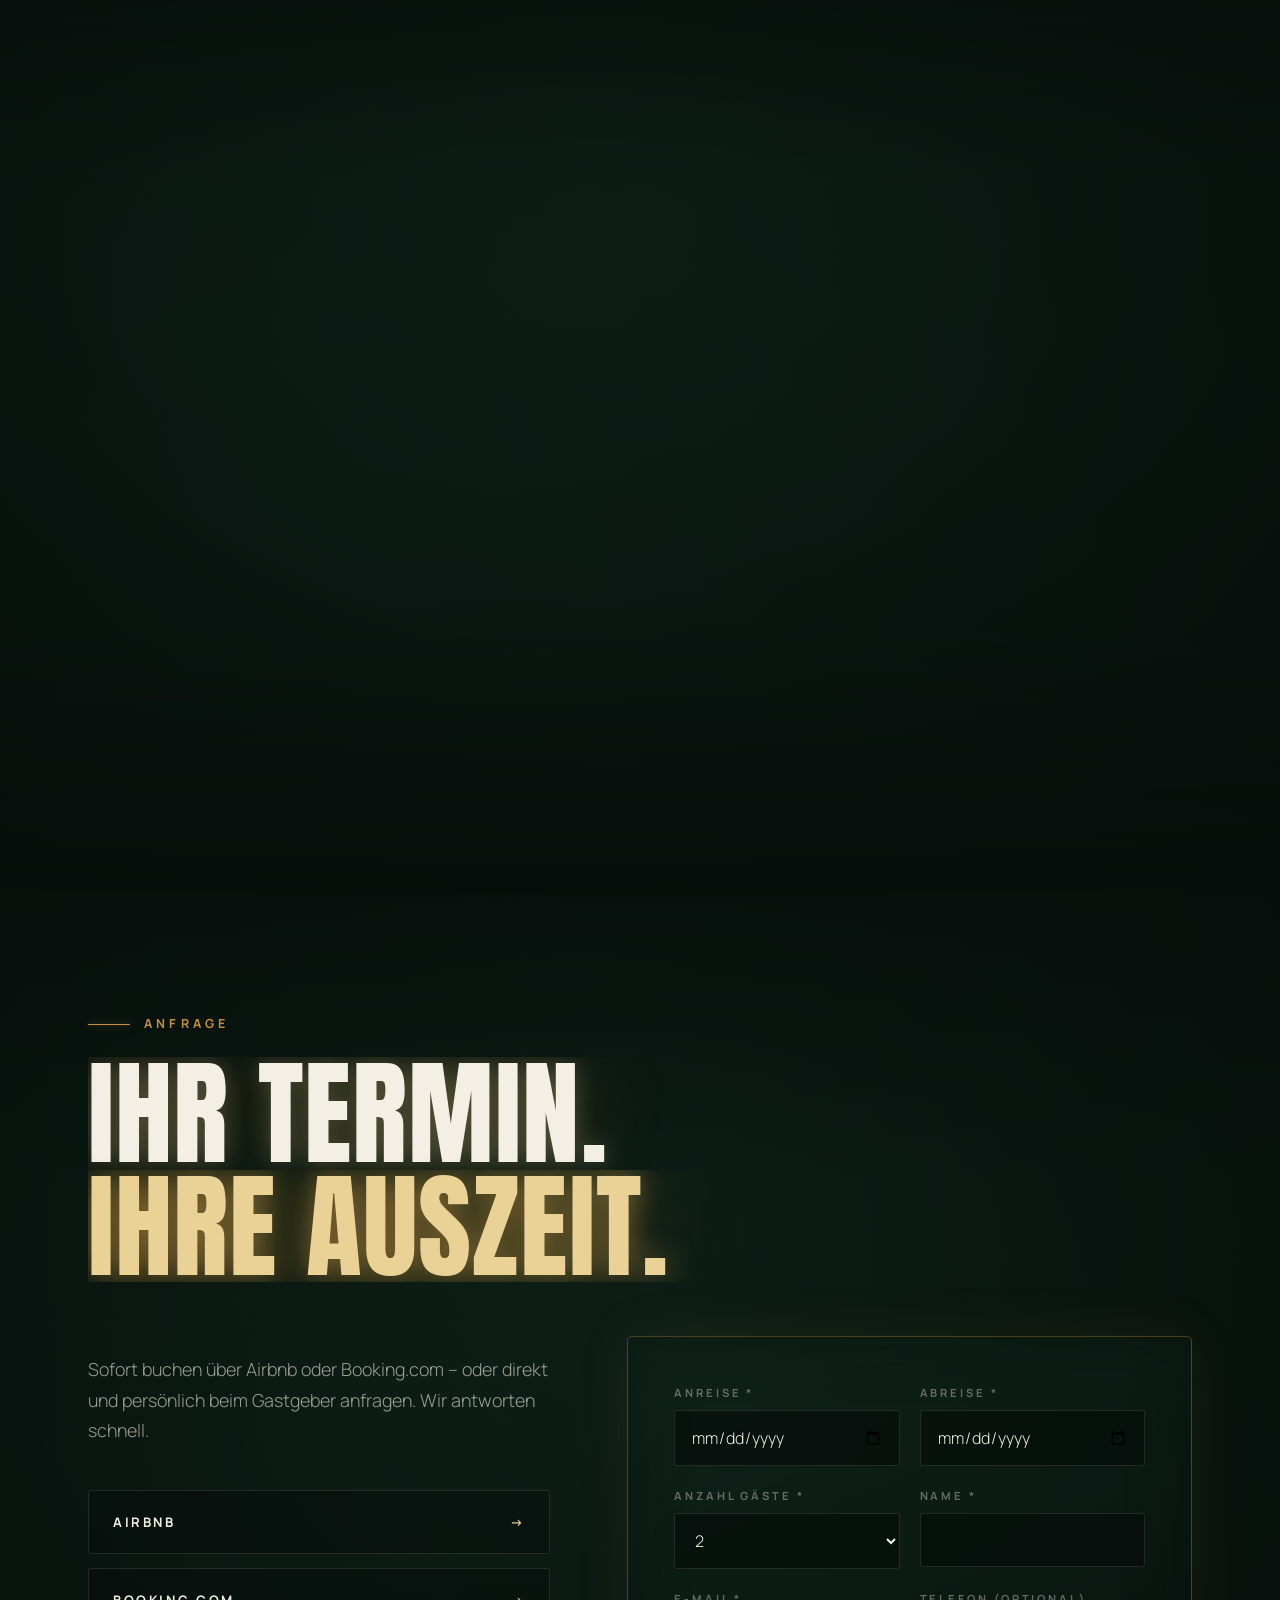
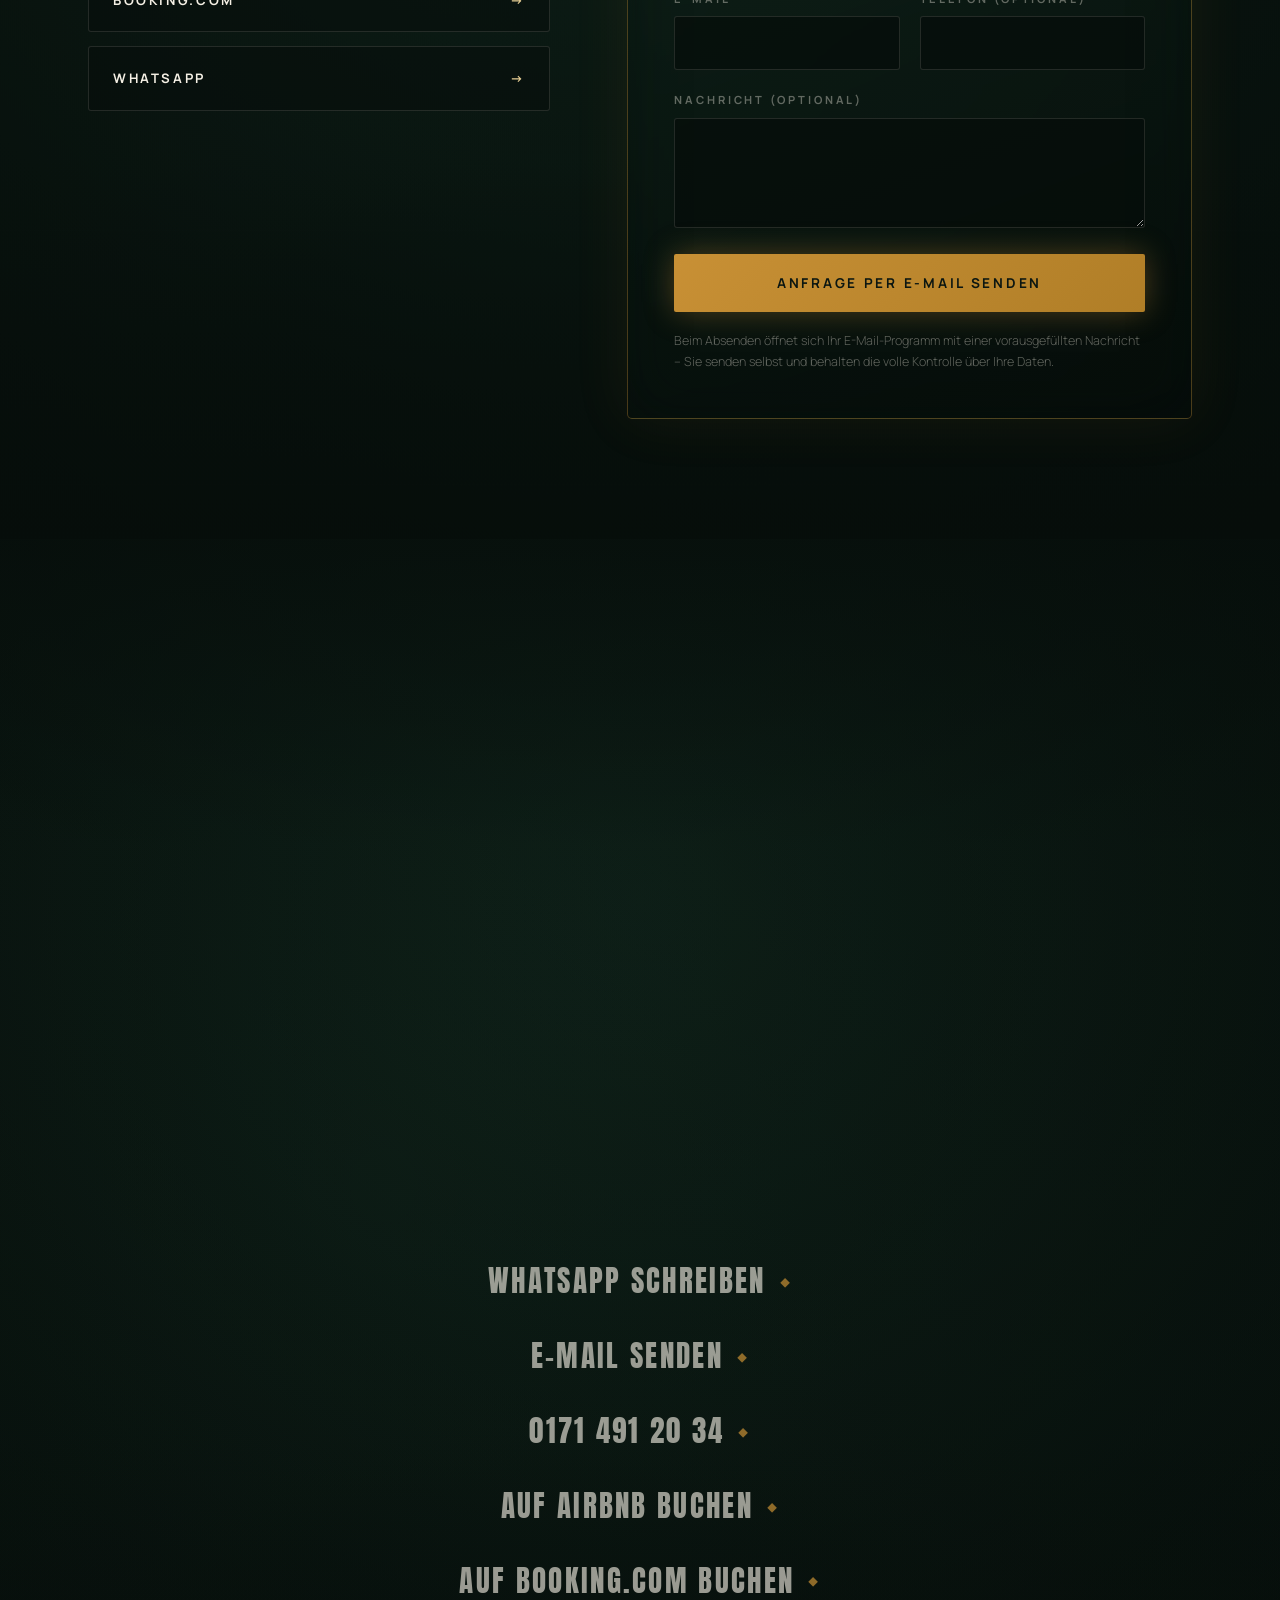
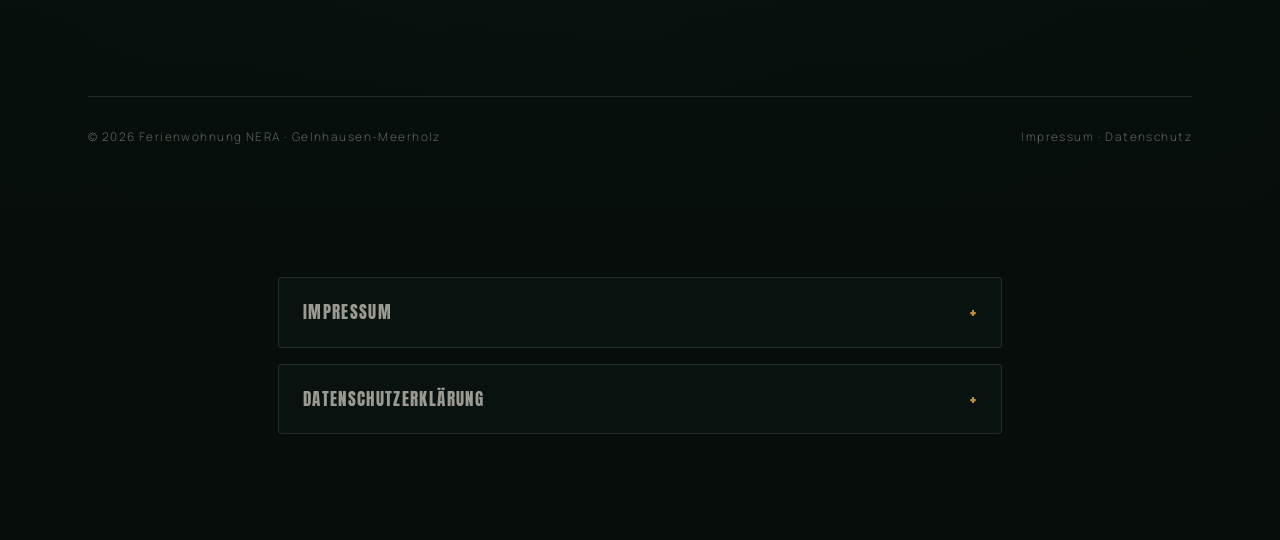
==== commit e5996f1c: "Calm background videos on mobile and fix hero poster double-exposure On viewports under 760px both s" ====
--- a/index.html
+++ b/index.html
@@ -179,6 +179,14 @@
     will-change:transform;
   }
   .scene__bg.is-playing video{opacity:var(--scene-video-opacity, 0.5);}
+  /* Mobil: Videos deutlich ruhiger — kein Zusatz-Zoom, halbe Deckkraft, dunklerer Schleier */
+  @media (max-width: 760px){
+    .scene__bg video{transform:translate(-50%,-50%) scale(1.0);}
+    .scene__bg.is-playing video{opacity:calc(var(--scene-video-opacity, 0.5) * 0.5);}
+    .scene__bg::after{
+      background:linear-gradient(180deg, rgba(6,13,10,0.94) 0%, rgba(6,13,10,0.62) 28%, rgba(6,13,10,0.62) 70%, rgba(6,13,10,0.96) 100%);
+    }
+  }
   .scene__bg::after{
     content:"";position:absolute;inset:0;
     background:
@@ -1089,6 +1097,7 @@
       v.addEventListener('canplay', function(){
         var p = v.play();
         if (p && p.catch) p.catch(function(){ if (v.parentNode) v.parentNode.removeChild(v); });
+        if (window.innerWidth < 760) v.playbackRate = 0.7; // mobil: ruhigere Bewegung
         bgEl.classList.add('is-playing');
       });
       v.addEventListener('error', function(){
@@ -1130,15 +1139,17 @@
 
     if (prefersReduced) return;
 
-    // Szenen: Hintergrund zoomt sanft heraus und driftet, während die Szene durchs Bild läuft
-    sceneBgs.forEach(function(bg){
-      var rect = bg.parentElement.getBoundingClientRect();
-      if (rect.bottom < -120 || rect.top > vh + 120) return;
-      var progress = (rect.top + rect.height / 2 - vh / 2) / (vh + rect.height); // ~ -0.5 .. 0.5
-      var scale = 1.16 - Math.min(Math.abs(progress) * 0.12, 0.06);
-      bg.style.setProperty('--vscale', scale.toFixed(4));
-      bg.style.transform = 'translateY(' + (progress * -46).toFixed(1) + 'px)';
-    });
+    // Szenen: Hintergrund zoomt sanft heraus und driftet — mobil deaktiviert (ruhiges Bild)
+    if (window.innerWidth >= 760){
+      sceneBgs.forEach(function(bg){
+        var rect = bg.parentElement.getBoundingClientRect();
+        if (rect.bottom < -120 || rect.top > vh + 120) return;
+        var progress = (rect.top + rect.height / 2 - vh / 2) / (vh + rect.height); // ~ -0.5 .. 0.5
+        var scale = 1.16 - Math.min(Math.abs(progress) * 0.12, 0.06);
+        bg.style.setProperty('--vscale', scale.toFixed(4));
+        bg.style.transform = 'translateY(' + (progress * -46).toFixed(1) + 'px)';
+      });
+    }
 
     // Zwischen-Momente: Leucht-Ring driftet gegenläufig zum Scroll
     parallaxImgs.forEach(function(el){
